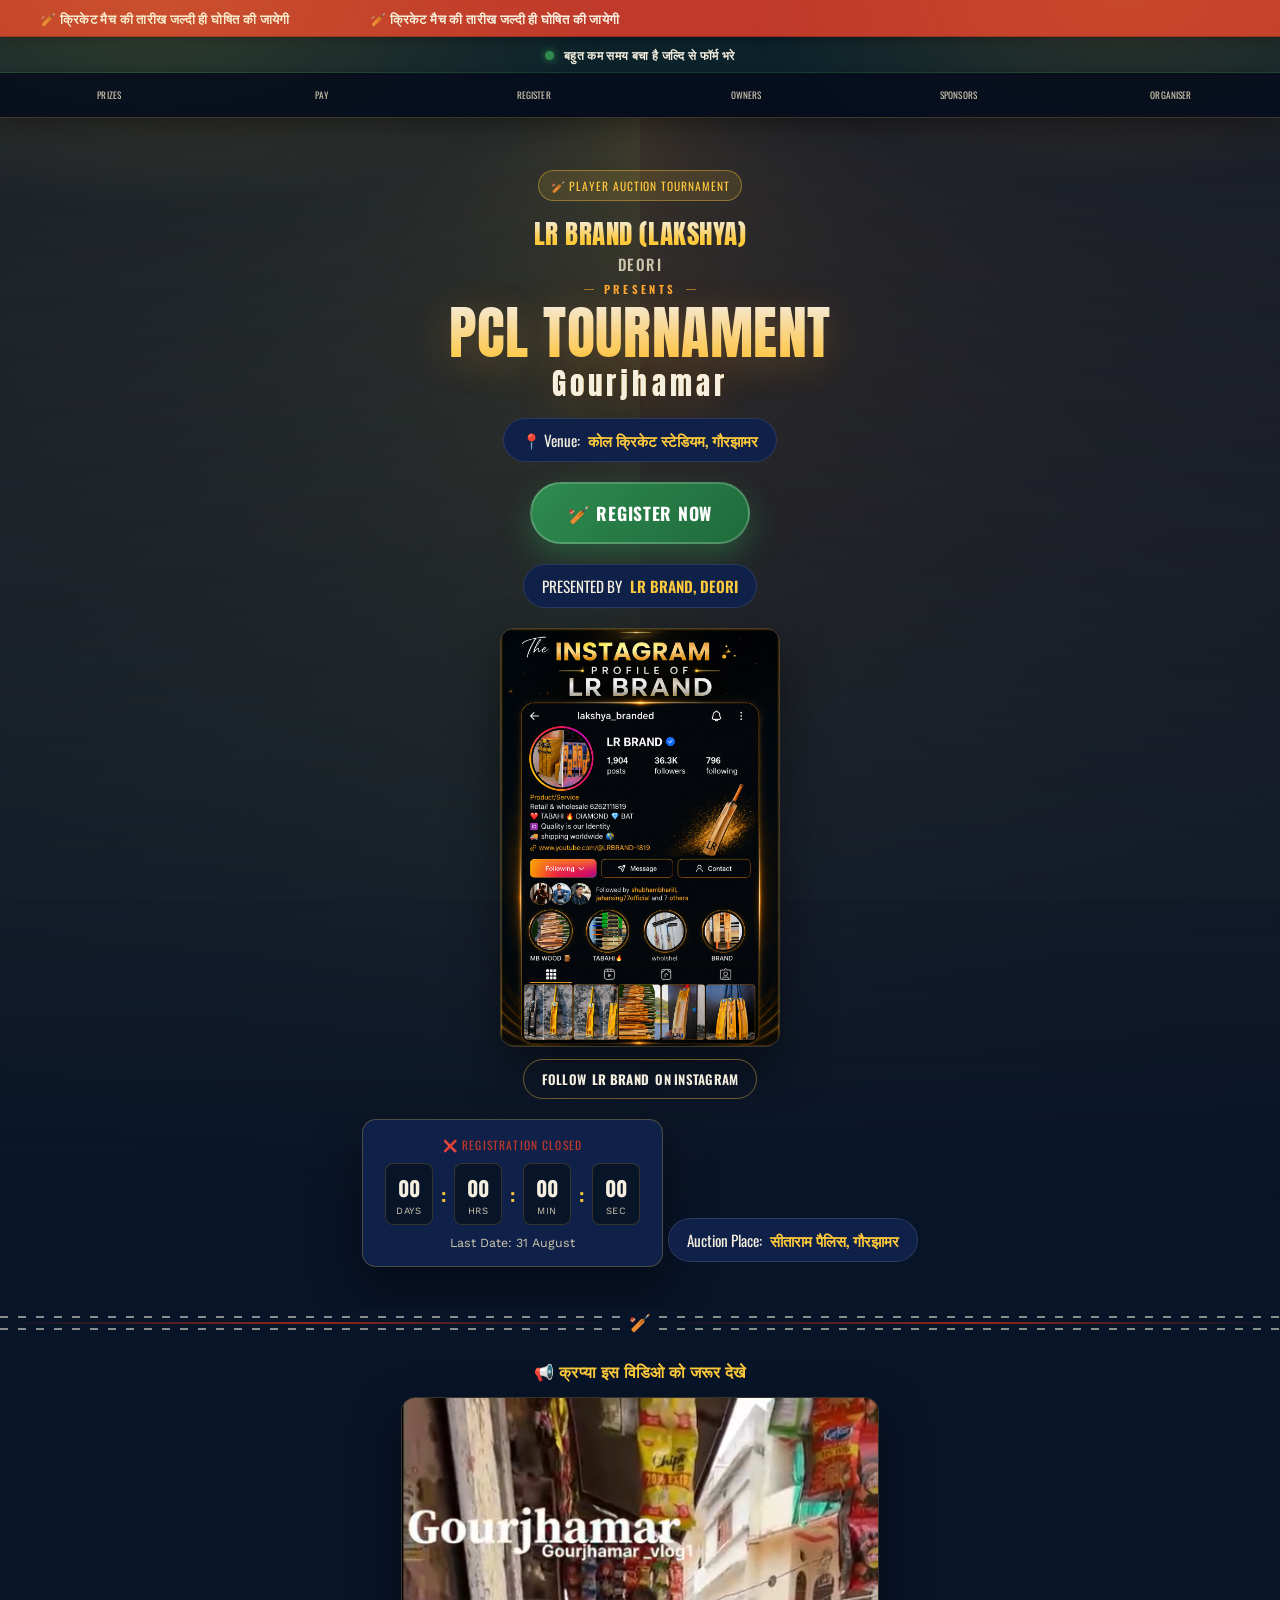
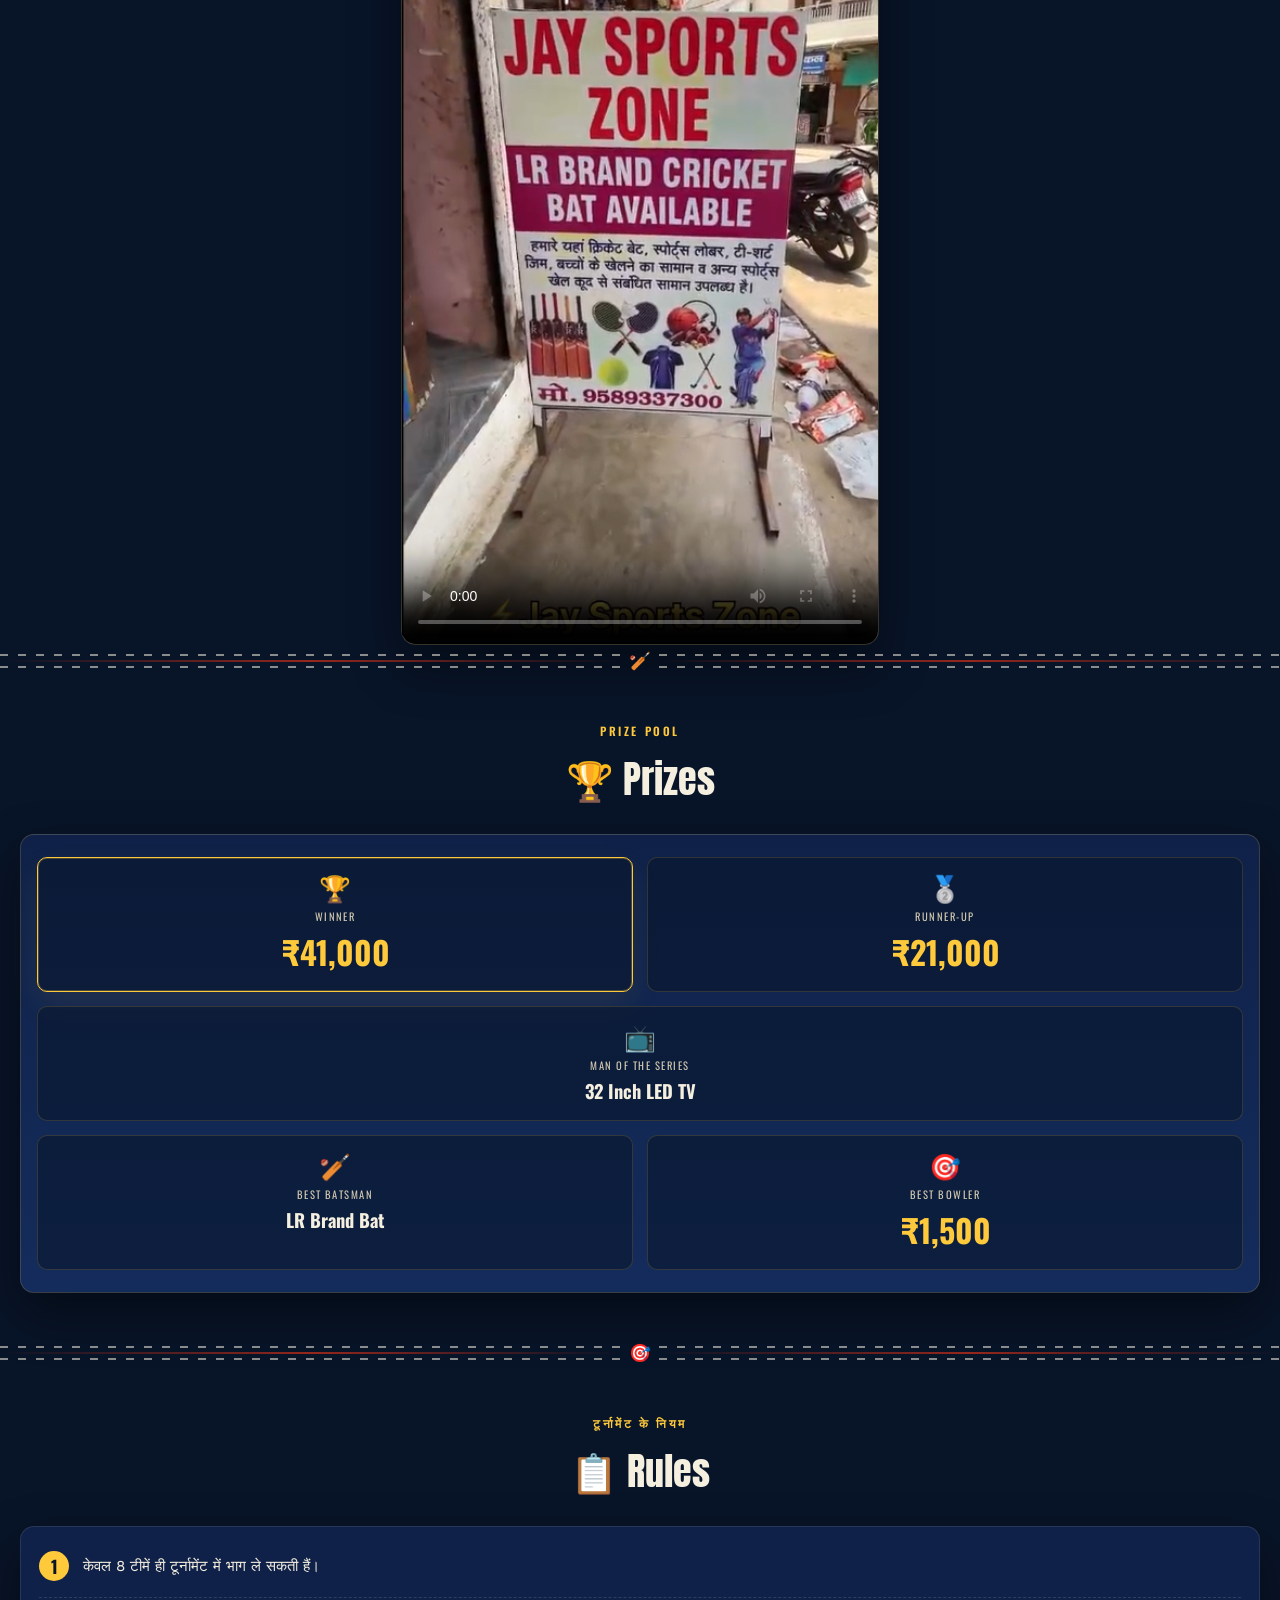
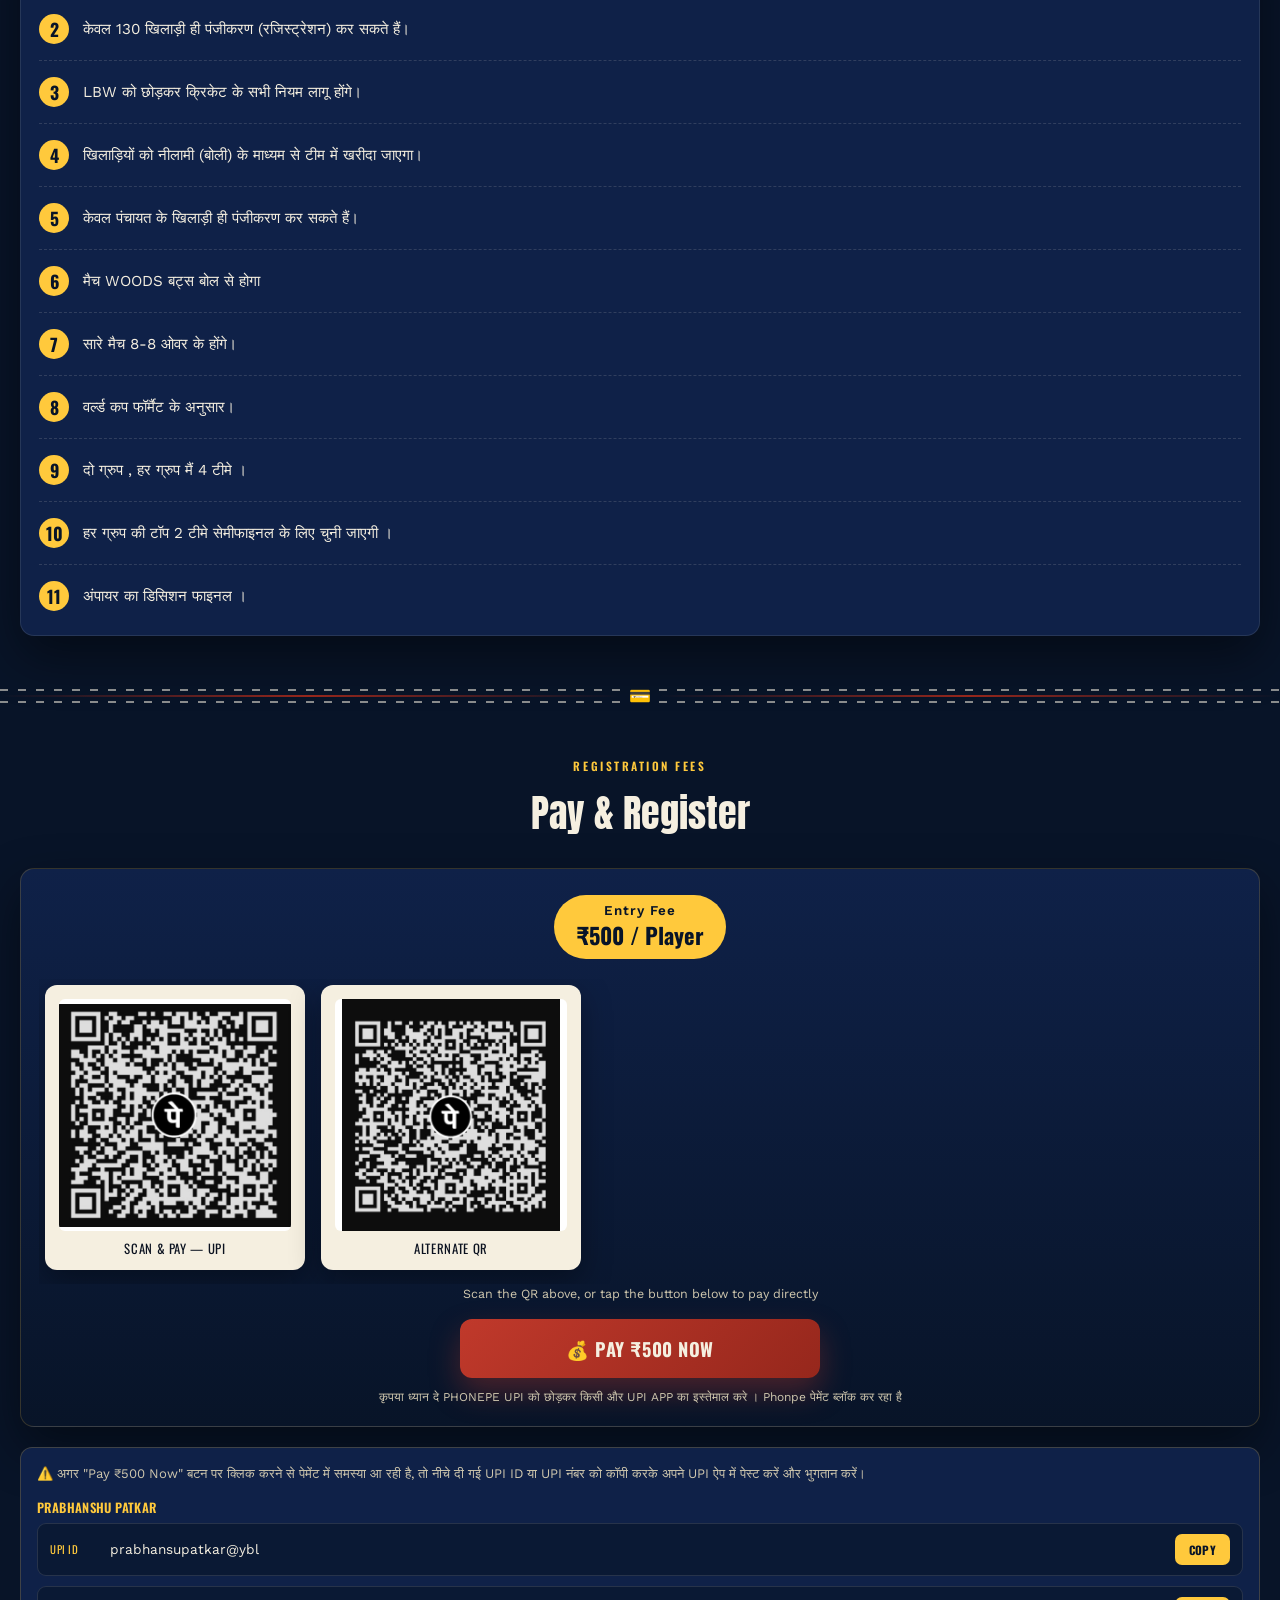
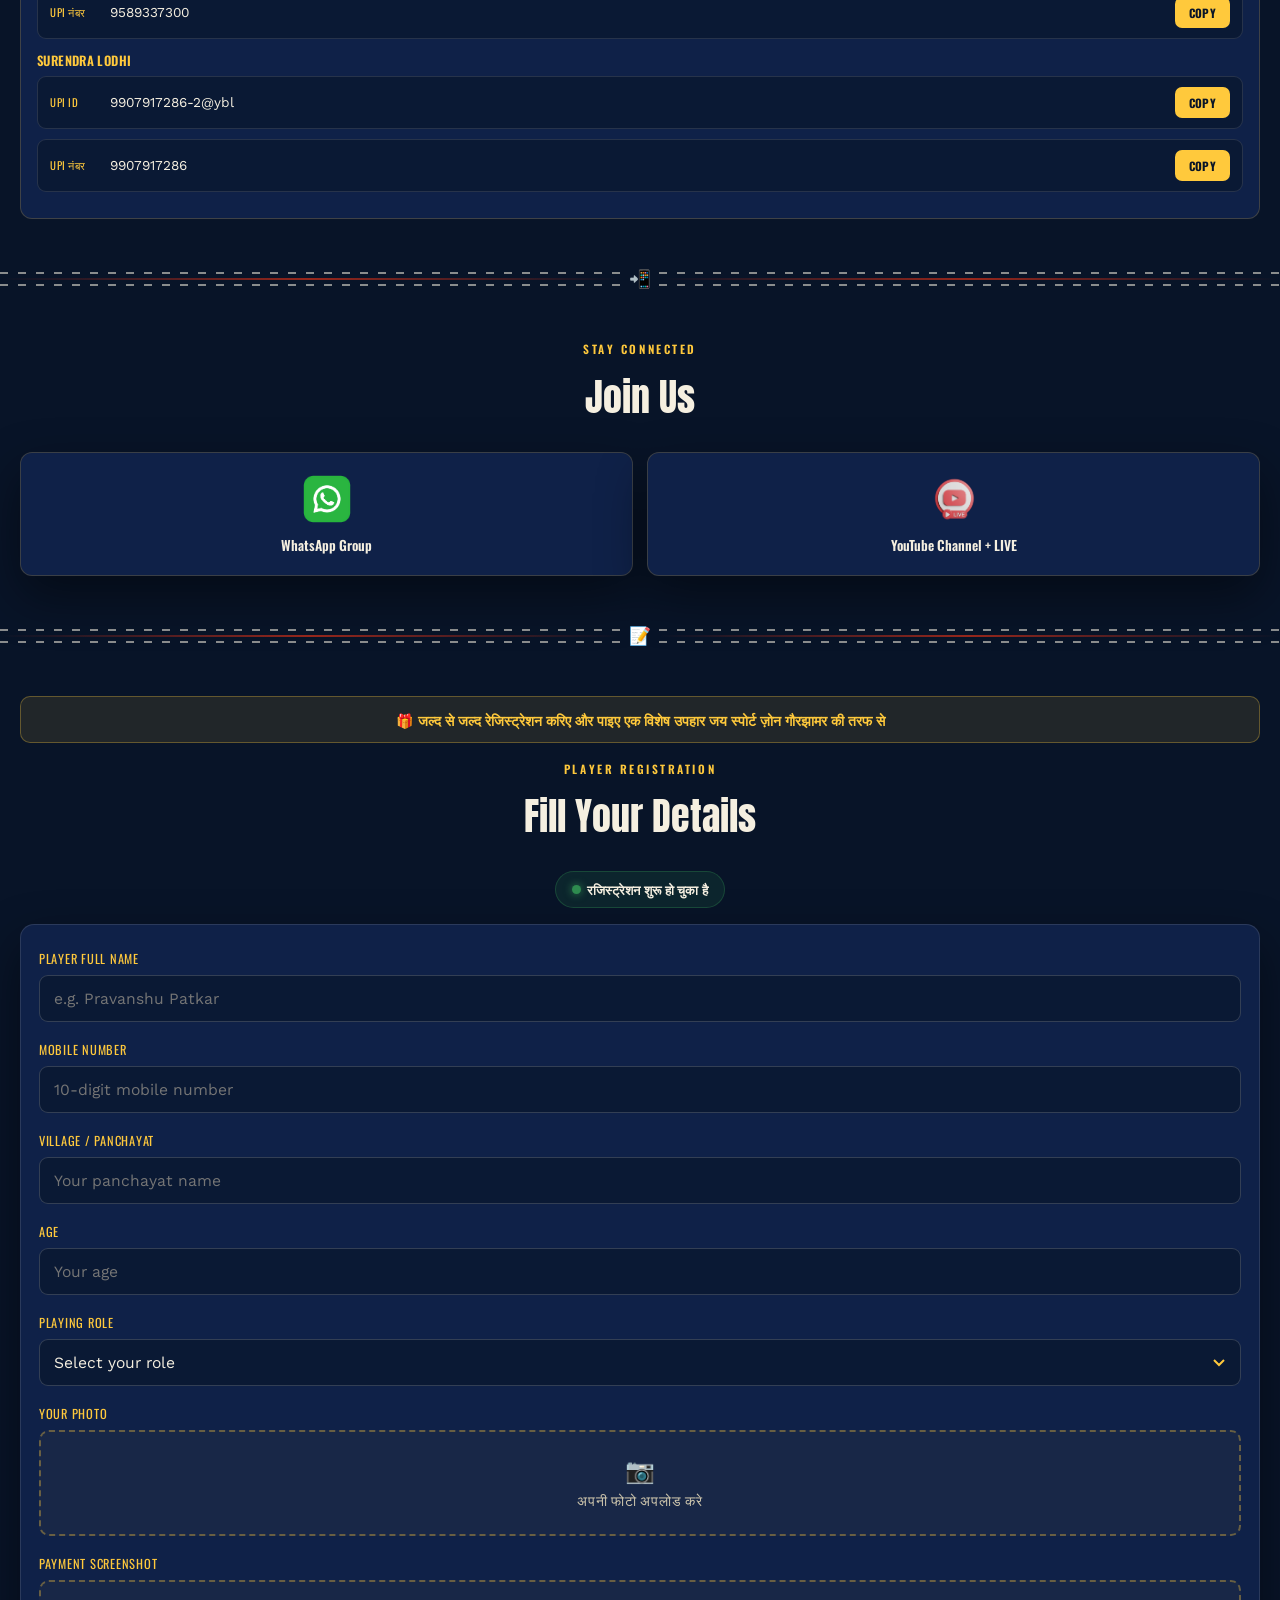
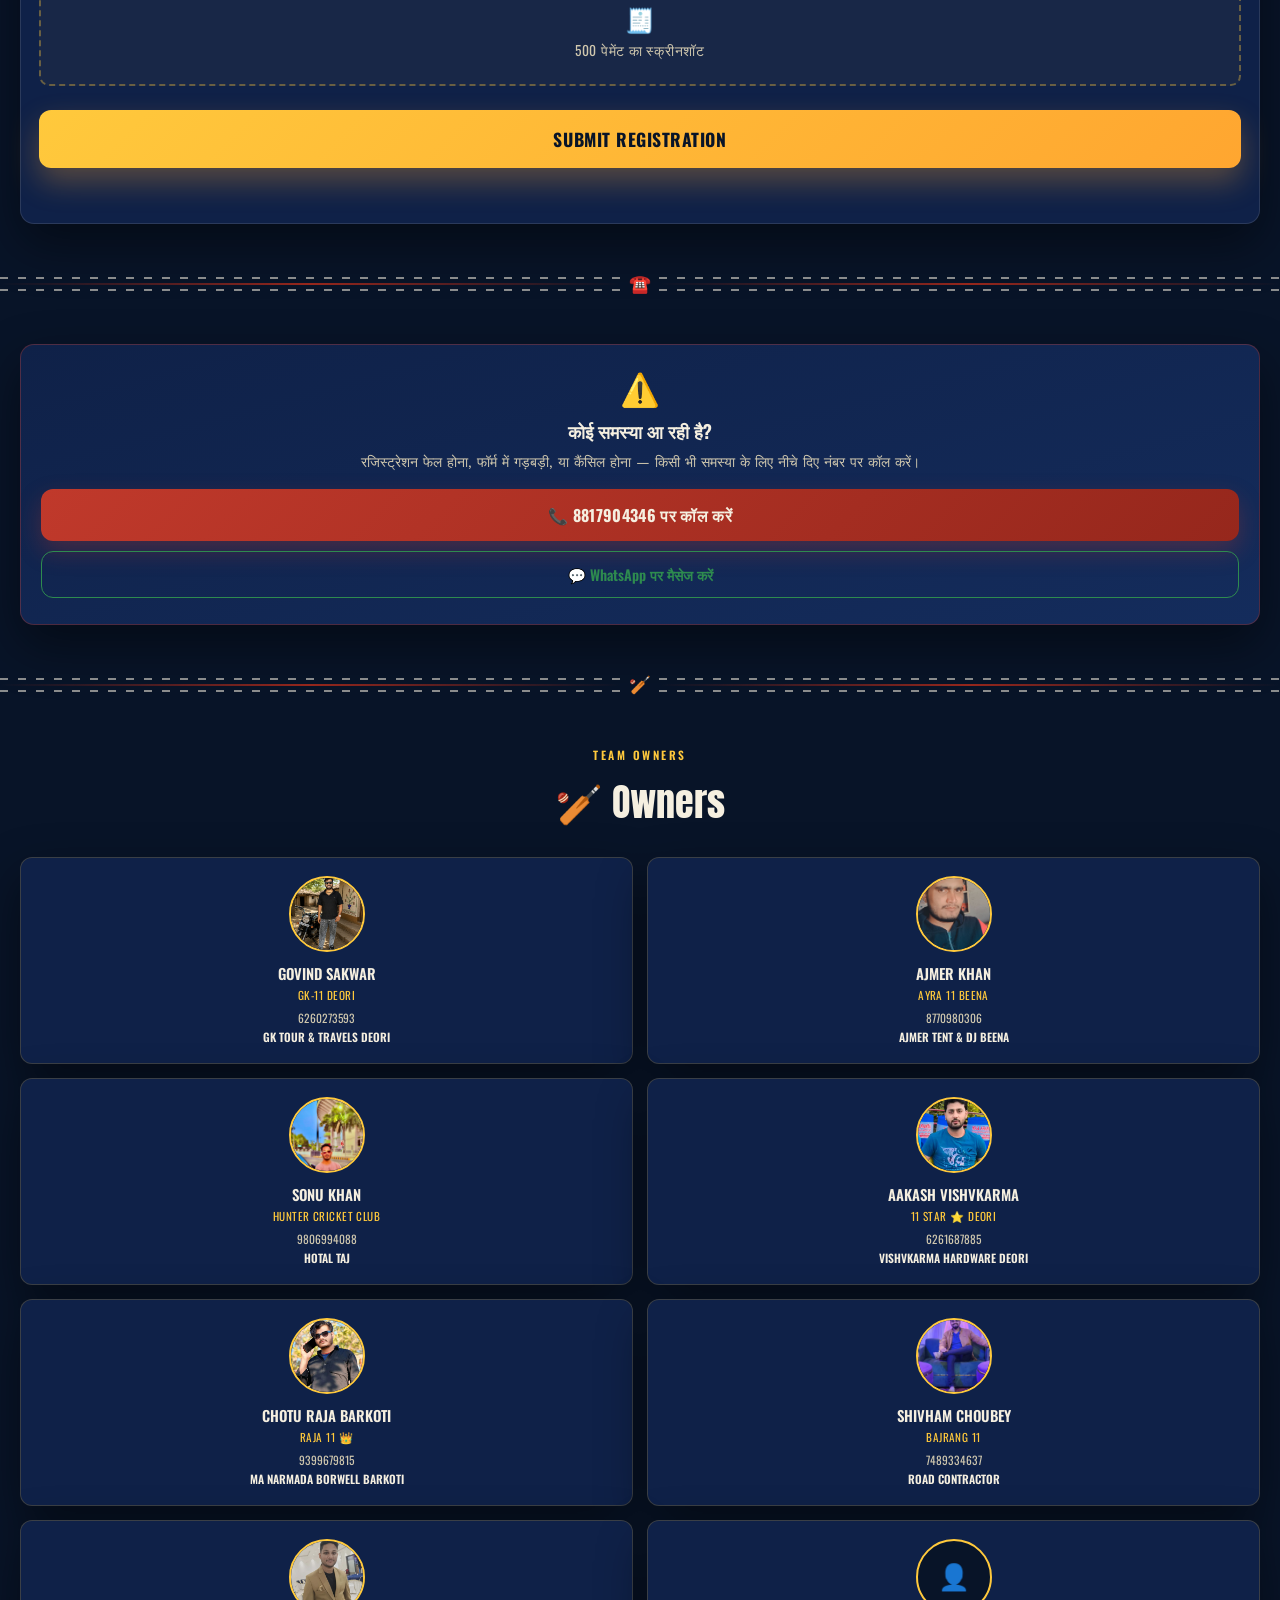
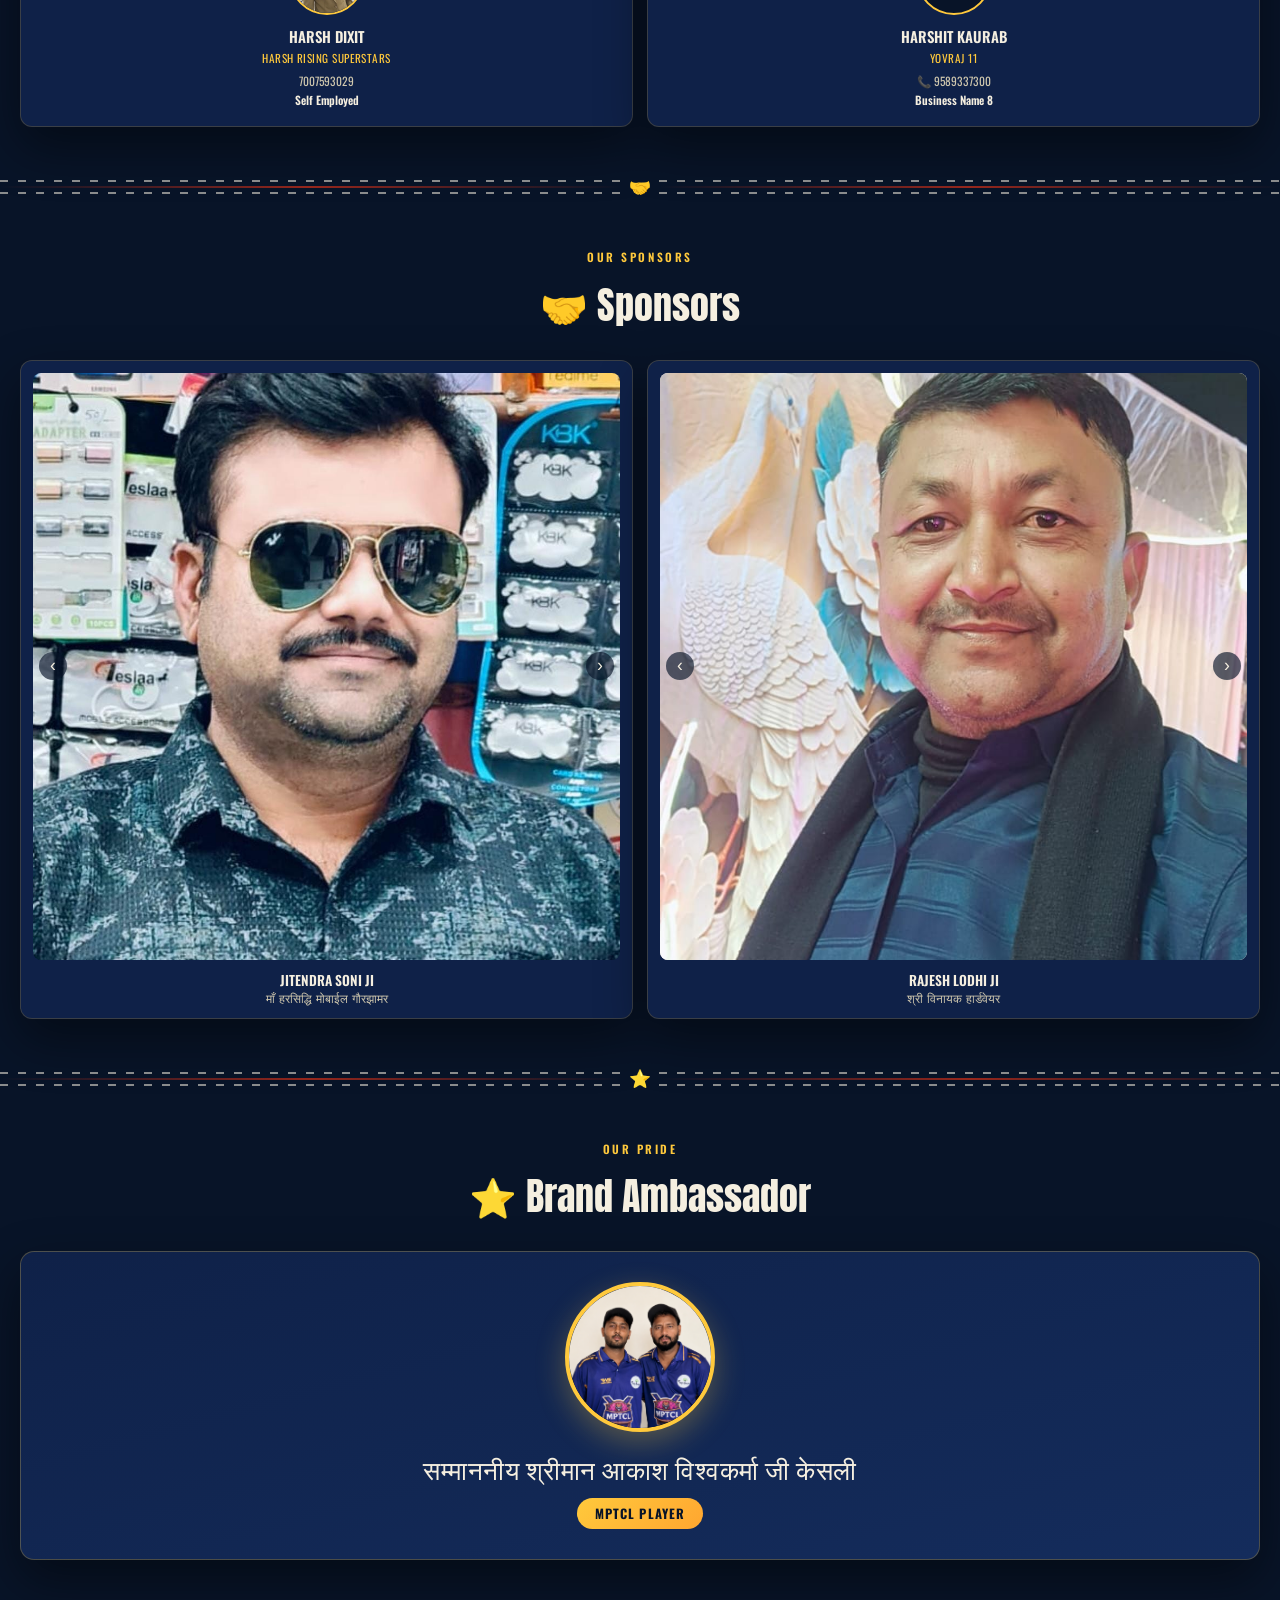
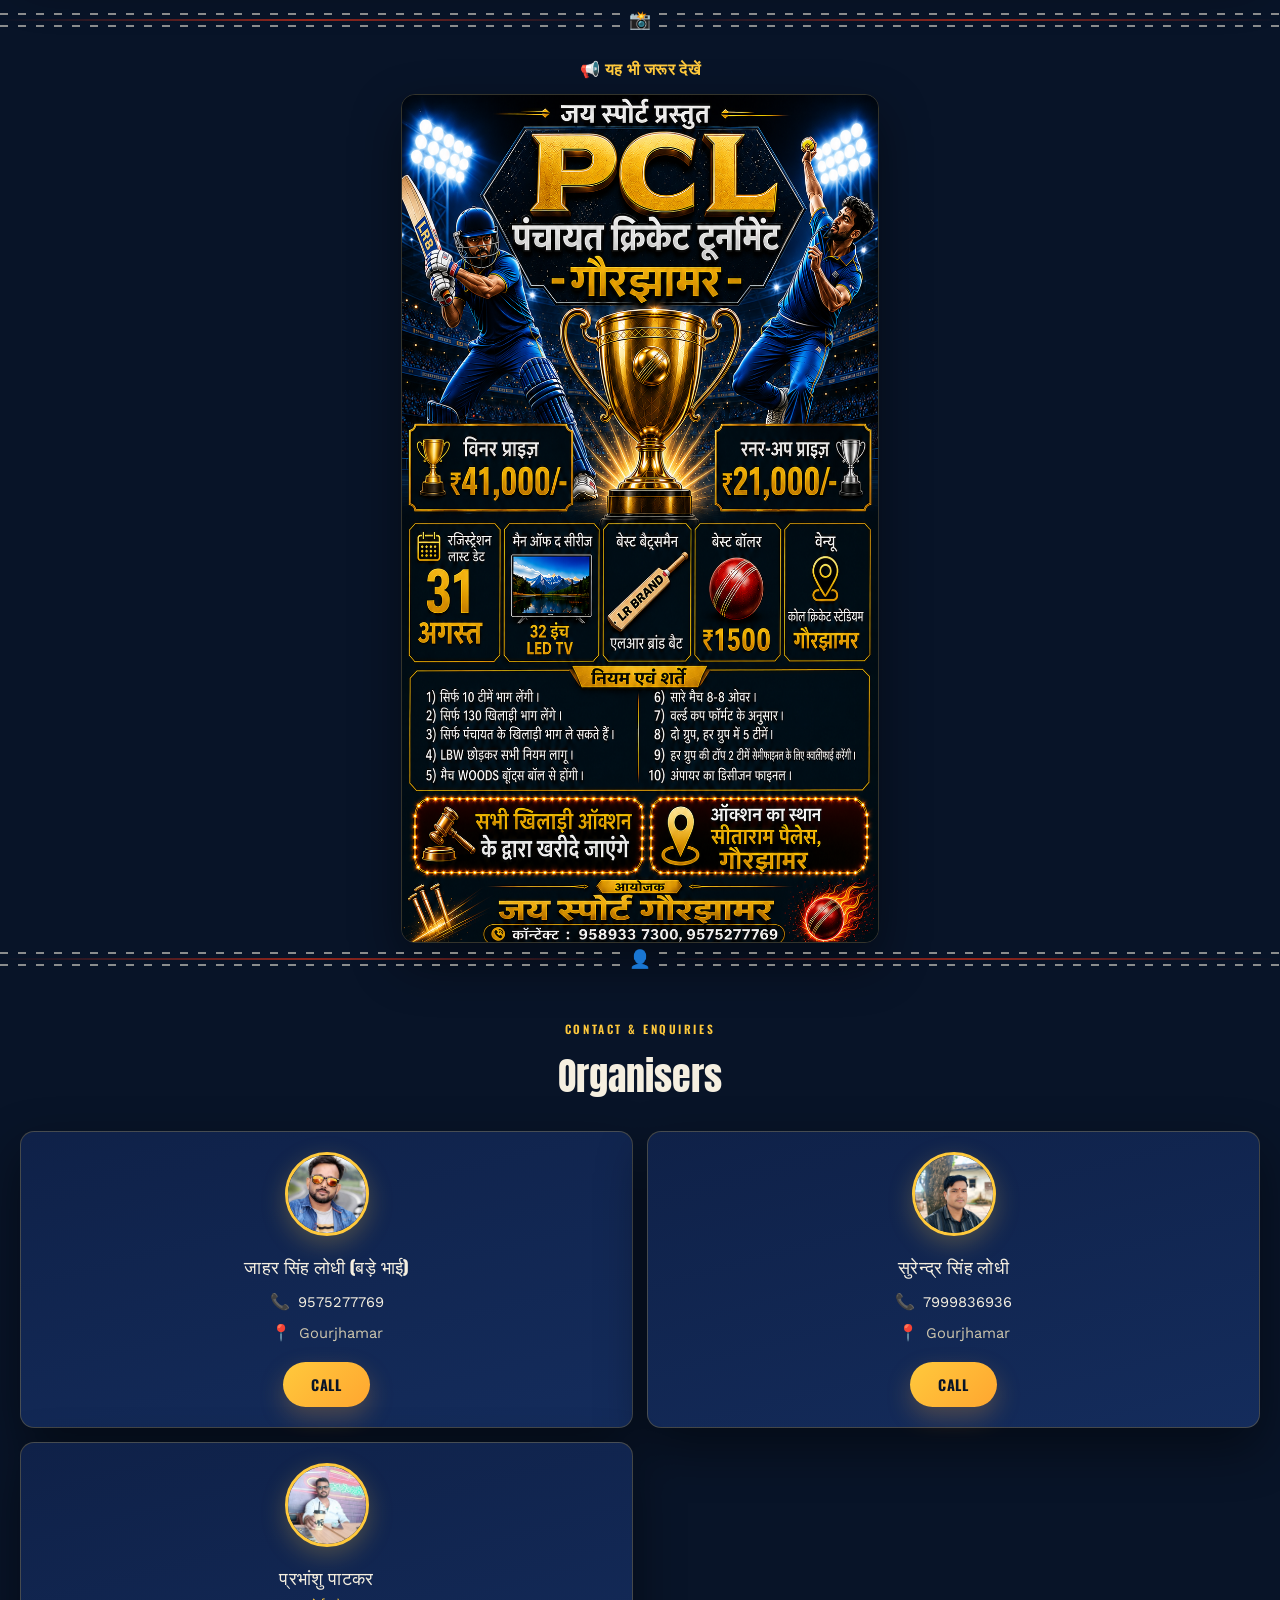
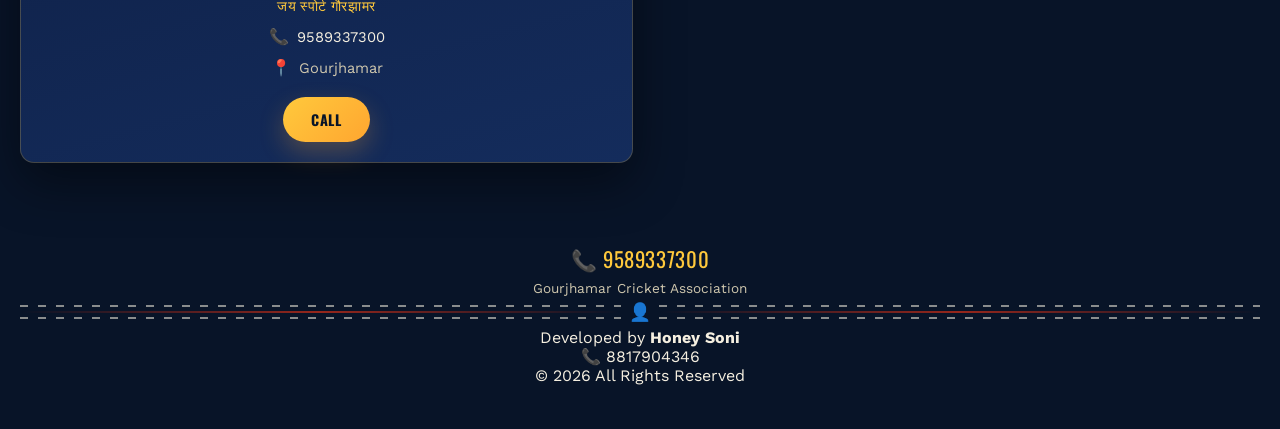
==== index.html @ 6ce5deb6 "notification with player name added" ====
<!DOCTYPE html>
<html lang="en">
<head>
<meta charset="UTF-8">
<meta name="viewport" content="width=device-width, initial-scale=1.0">
<title>PCL Tournament — Gourjhamar</title>
<meta name="description" content="PCL Tournament, Gourjhamar — Koal Cricket Stadium. Player registration & prize details.">
<link rel="stylesheet" href="style.css">
</head>
<body>

  <!-- ================= notification popup ================= -->

  <div class="reg-notify" id="regNotify">
  <span class="reg-notify-icon">✅</span>
  <div class="reg-notify-text">
    <span id="regNotifyName">Player Name</span> ने अभी रजिस्ट्रेशन किया
  </div>
</div>

   <!-- ================= INFO MODAL POPUP ================= -->


  <div class="info-modal-overlay" id="infoModalOverlay">
  <div class="info-modal">
    <button type="button" class="info-modal-close" id="infoModalClose" aria-label="Close">✕</button>
    <div class="info-modal-title">⚠️ महत्वपूर्ण सूचना</div>
    <div class="info-modal-body">
      <p>रजिस्ट्रेशन करने से पहले कृपया निम्नलिखित बातों का ध्यान रखें:</p>
      <ul>
        <li>🔄 सबसे पहले पेज को <b>रिफ्रेश</b> करें।</li>
        <li>📶 अपना <b>इंटरनेट कनेक्शन</b> चेक कर लें।</li>
        <li>✍️ फॉर्म में सारी जानकारी <b>ध्यान से और सही-सही</b> भरें।</li>
        <li>⏳ Submit बटन दबाने के बाद, जब तक फॉर्म सर्वर पर सबमिट न हो जाए, <b>कृपया प्रतीक्षा करें।</b></li>
        <li>📞 किसी भी समस्या के लिए संपर्क करें: <a href="tel:8817904346" class="info-modal-phone">8817904346</a></li>
      </ul>
    </div>
    <button type="button" class="info-modal-btn" id="infoModalOk">समझ गया / OK</button>
  </div>
</div>

    <!-- ================= INTRO AUDIO CODE ================= -->
  

  <audio id="introAudio" src="intro-sound.mp3" preload="auto"></audio>
<button type="button" id="soundBtn" class="sound-btn">🔊 Tap to play Sound</button>

  <!-- ================= TICKER TOP RED LINE ================= -->

  <div class="ticker-bar">
  <div class="ticker-track">
    <span>🏏 क्रिकेट मैच की तारीख जल्दी ही घोषित की जायेगी</span>
    <span>🏏 क्रिकेट मैच की तारीख जल्दी ही घोषित की जायेगी</span>
  </div>
</div>

<div class="live-badge-top">
  <span class="live-dot"></span> बहुत कम समय बचा है जल्दि से फॉर्म भरे 
</div>

<!-- ================= NAVBAR ================= -->

  <nav class="quicknav" id="quicknav">
  <div class="quicknav-scroll">
    <a href="#prizes" class="quicknav-link" data-target="prizes"><span>Prizes</span></a>
    <a href="#payment" class="quicknav-link" data-target="payment"><span>Pay</span></a>
    <a href="#register" class="quicknav-link" data-target="register"><span>Register</span></a>
    <a href="#owners" class="quicknav-link" data-target="owners"><span>Owners</span></a>
    <a href="#sponsors" class="quicknav-link" data-target="sponsors"><span>Sponsors</span></a>
    <a href="#organiser" class="quicknav-link" data-target="organiser"><span>Organiser</span></a>
  </div>
</nav>
  

<div class="floodlights"></div>

<div class="wrap">

  <!-- ================= HERO ================= -->
  <header class="hero">
    <div class="badge-row">
      <span class="chip">🏏 Player Auction Tournament</span>
    </div>

    

    <div class="presents-block">
      <div class="presents-brand">LR BRAND (LAKSHYA)</div>
      <div class="presents-name">DEORI</div>
      <div class="presents-tag">Presents</div>
    </div>
    
    <h1>PCL TOURNAMENT <span>Gourjhamar</span></h1>
    <div class="venue">📍 Venue: <b>कोल क्रिकेट स्टेडियम, गौरझामर </b></div>

    <!-- ================= REGISTER BUTTON ================= -->

        <a href="#register" class="register-now-btn">🏏 REGISTER NOW</a>

    <!-- ================= LR BRAND ================= -->

    <div class="venue auction-venue"> PRESENTED BY <b>LR BRAND, DEORI</b></div>


    <div class="lr-brand-block">
      <div class="lr-brand-image">
        <img src="lrbrand.jpg" alt="LR Brand">
      </div>
      <a href="https://www.instagram.com/lakshya_branded?igsh=NXczNHA0ejUxaGk1" target="_blank" rel="noopener" class="lr-insta-link">
         FOLLOW <b>LR BRAND</b> ON INSTAGRAM
      </a>
    </div>


    <!-- ================= COUNTDOWN ================= -->

    <div class="countdown-box">
      <div class="countdown-label">⏳ Registration Closes In</div>
      <div class="countdown-timer" id="countdownTimer">
        <div class="cd-unit"><span id="cdDays">00</span><small>Days</small></div>
        <div class="cd-sep">:</div>
        <div class="cd-unit"><span id="cdHours">00</span><small>Hrs</small></div>
        <div class="cd-sep">:</div>
        <div class="cd-unit"><span id="cdMins">00</span><small>Min</small></div>
        <div class="cd-sep">:</div>
        <div class="cd-unit"><span id="cdSecs">00</span><small>Sec</small></div>
      </div>
      <div class="countdown-date">Last Date: 31 August</div>
    </div>

    <div class="venue auction-venue"> Auction Place: <b>सीताराम पैलिस, गौरझामर</b></div>

  </header>

  <div class="stitch-row"><div class="stitch-line"></div><span class="stitch-icon">🏏</span><div class="stitch-line"></div></div>
  
  <section class="section video-section">
    <div class="video-caption">📢 क्रप्या इस विडिओ को जरूर देखे</div>
    <div class="video-wrap">
      <video class="promo-video" controls playsinline poster="video-poster.jpg">
      <!-- <video class="promo-video" id="promoVideo" controls playsinline muted autoplay loop poster="video-poster.jpg"></video> -->
        <source src="tournament-promo.mp4" type="video/mp4">
        Your browser does not support the video tag.
      </video>
    </div>
  </section>
  
  <div class="stitch-row"><div class="stitch-line"></div><span class="stitch-icon">🏏</span><div class="stitch-line"></div></div>

  <!-- ================= PRIZES ================= -->
  <section class="section" id="prizes">
    <div class="section-head">
      <span class="eyebrow">Prize Pool</span>
      <h2>🏆 Prizes</h2>
    </div>
    <div class="scoreboard">
      <div class="prize-grid">
        <div class="prize-card winner">
          <div class="icon">🏆</div>
          <div class="tag">Winner</div>
          <div class="amount">₹41,000</div>
        </div>
        <div class="prize-card">
          <div class="icon">🥈</div>
          <div class="tag">Runner-Up</div>
          <div class="amount">₹21,000</div>
        </div>
        <div class="prize-card full">
          <div class="icon">📺</div>
          <div class="tag">Man of the Series</div>
          <div class="amount small">32 Inch LED TV</div>
        </div>
        <div class="prize-card">
          <div class="icon">🏏</div>
          <div class="tag">Best Batsman</div>
          <div class="amount small">LR Brand Bat</div>
        </div>
        <div class="prize-card">
          <div class="icon">🎯</div>
          <div class="tag">Best Bowler</div>
          <div class="amount">₹1,500</div>
        </div>
      </div>
    </div>
  </section>

  <div class="stitch-row"><div class="stitch-line"></div><span class="stitch-icon">🎯</span><div class="stitch-line"></div></div>

  <!-- ================= RULES ================= -->
  <section class="section" id="rules">
    <div class="section-head">
      <span class="eyebrow">टूर्नामेंट के नियम </span>
      <h2>📋 Rules</h2>
    </div>
    <div class="rulebook">
    <div class="rule"><div class="num">1</div><p>केवल 8 टीमें ही टूर्नामेंट में भाग ले सकती हैं।</p></div>
  <div class="rule"><div class="num">2</div><p>केवल 130 खिलाड़ी ही पंजीकरण (रजिस्ट्रेशन) कर सकते हैं।</p></div>
  <div class="rule"><div class="num">3</div><p>LBW को छोड़कर क्रिकेट के सभी नियम लागू होंगे।</p></div>
  <div class="rule"><div class="num">4</div><p>खिलाड़ियों को नीलामी (बोली) के माध्यम से टीम में खरीदा जाएगा।</p></div>
  <div class="rule"><div class="num">5</div><p>केवल पंचायत के खिलाड़ी ही पंजीकरण कर सकते हैं।</p></div>
  <div class="rule"><div class="num">6</div><p>मैच WOODS बट्स बोल से होगा </p></div>
  <div class="rule"><div class="num">7</div><p>सारे मैच 8-8 ओवर के होंगे।</p></div>
  <div class="rule"><div class="num">8</div><p>वर्ल्ड कप फॉर्मैट के अनुसार।</p></div>
  <div class="rule"><div class="num">9</div><p>दो ग्रुप , हर ग्रुप मैं 4 टीमे ।</p></div>
  <div class="rule"><div class="num">10</div><p>हर ग्रुप की टॉप 2 टीमे सेमीफाइनल के लिए चुनी जाएगी ।</p></div>
  <div class="rule"><div class="num">11</div><p>अंपायर का डिसिशन फाइनल ।</p></div>
</div>
  </section>

  <div class="stitch-row"><div class="stitch-line"></div><span class="stitch-icon">💳</span><div class="stitch-line"></div></div>

  <!-- ================= PAYMENT ================= -->
  <section class="section" id="payment">
    <div class="section-head">
      <span class="eyebrow">Registration Fees</span>
      <h2>Pay & Register</h2>
    </div>
    <div class="pay-panel">
      <div class="fee-tag"><small>Entry Fee</small>₹500 / Player</div>

      <!--
        ============================================================
        QR CODE STRIP - swipe/scroll sideways for multiple QR codes.
        ============================================================
        HOW TO ADD YOUR QR:
        1. Upload your QR image to this same folder and name it exactly: qr.jpg
        2. It will automatically appear below (already wired up).

        HOW TO ADD A SECOND QR CODE:
        Find the SECOND QR CARD comment block further down, delete the
        comment-open and comment-close markers around it, and upload a
        second image named qr2.jpg. It will show up as a second card
        that the user can swipe to (side-scroll).
      -->
      <div class="qr-scroll" id="qrScroll">
        <div class="qr-card">
          <img src="qr.jpg" alt="Scan to pay via UPI">
          <div class="qr-label">Scan & Pay — UPI</div>
        </div>

        <div class="qr-card">
          <img src="qr2.jpg" alt="Scan to pay via UPI - alternate">
          <div class="qr-label">Alternate QR</div>
        </div>
      </div>
      <div class="qr-hint">Scan the QR above, or tap the button below to pay directly</div>

      <!--
        PAY NOW BUTTON
        This opens the user's UPI app with the payee UPI ID + amount
        already filled in. Edit the UPI ID / name inside script.js
        (top of the file — clearly marked) — do NOT edit this button.
      -->
      <a href="#" id="payNowBtn" class="pay-btn">💰 Pay ₹500 Now</a>
      <div class="upi-note">कृपया ध्यान दे PHONEPE UPI को छोड़कर किसी और UPI APP का इस्तेमाल करे । Phonpe पेमेंट ब्लॉक कर रहा है</div>
    </div>

    <div class="upi-fallback">
        <div class="upi-fallback-msg">
          ⚠️ अगर "Pay ₹500 Now" बटन पर क्लिक करने से पेमेंट में समस्या आ रही है, तो नीचे दी गई UPI ID या UPI नंबर को कॉपी करके अपने UPI ऐप में पेस्ट करें और भुगतान करें।
        </div>

        <div class="upi-holder-name">PRABHANSHU PATKAR </div>
        <div class="upi-copy-row">
          <span class="upi-copy-label">UPI ID</span>
          <span class="upi-copy-value" id="upiIdValue1">prabhansupatkar@ybl</span>
          <button type="button" class="upi-copy-btn" data-copy-target="upiIdValue1">Copy</button>
        </div>
        <div class="upi-copy-row">
          <span class="upi-copy-label">UPI नंबर</span>
          <span class="upi-copy-value" id="upiNumberValue1">9589337300</span>
          <button type="button" class="upi-copy-btn" data-copy-target="upiNumberValue1">Copy</button>
        </div>

        <div class="upi-holder-name">SURENDRA LODHI</div>
        <div class="upi-copy-row">
          <span class="upi-copy-label">UPI ID</span>
          <span class="upi-copy-value" id="upiIdValue2">9907917286-2@ybl</span>
          <button type="button" class="upi-copy-btn" data-copy-target="upiIdValue2">Copy</button>
        </div>
        <div class="upi-copy-row">
          <span class="upi-copy-label">UPI नंबर</span>
          <span class="upi-copy-value" id="upiNumberValue2">9907917286</span>
          <button type="button" class="upi-copy-btn" data-copy-target="upiNumberValue2">Copy</button>
        </div>

        <div class="upi-copy-toast" id="upiCopyToast">✅ Copied!</div>
    </div>
  </section>

  <div class="stitch-row"><div class="stitch-line"></div><span class="stitch-icon">📲</span><div class="stitch-line"></div></div>

  <!-- ================= SOCIAL LINKS ================= -->
  <section class="section" id="social">
    <div class="section-head">
      <span class="eyebrow">Stay Connected</span>
      <h2>Join Us</h2>
    </div>
    <div class="social-grid">
      <a href="https://chat.whatsapp.com/EVYSmc2tk7J5RqmkYO0sqC?s=cl&p=a&ilr=1" target="_blank" rel="noopener" class="social-card">
        <img src="whatsapp.png" alt="WhatsApp Group">
        <span>WhatsApp Group</span>
      </a>
      <a href="https://youtube.com/@likergaming?si=TWZhZ6_O1MfGJOFC" target="_blank" rel="noopener" class="social-card">
        <img src="youtube.png" alt="YouTube Channel">
        <span>YouTube Channel + LIVE</span>
      </a>
    </div>
  </section>

  <div class="stitch-row"><div class="stitch-line"></div><span class="stitch-icon">📝</span><div class="stitch-line"></div></div>

  <!-- ================= REGISTRATION FORM ================= -->
  <section class="section" id="register">
    <div class="section-head">

       <div class="gift-note">🎁 जल्द से जल्द रेजिस्ट्रेशन करिए और पाइए एक विशेष उपहार जय स्पोर्ट ज़ोन गौरझामर की तरफ से</div>
      <span class="eyebrow">Player Registration</span>
      <h2>Fill Your Details</h2>
    </div>

    <div style="text-align:center;">
      <div class="live-badge">
        <span class="live-dot"></span> रजिस्ट्रेशन शुरू हो चुका है
         <!-- <span class="live-dot"></span> REGISTRATION IS LIVE  -->
      </div>
    </div>


    <div class="form-panel">
      <form id="regForm">
        <div class="field">
          <label for="playerName">Player Full Name</label>
          <input type="text" id="playerName" name="playerName" required placeholder="e.g. Pravanshu Patkar">
        </div>

        <div class="field">
          <label for="mobile">Mobile Number</label>
          <input type="tel" id="mobile" name="mobile" required pattern="[0-9]{10}" maxlength="10" placeholder="10-digit mobile number">
        </div>

        <div class="field">
          <label for="village">Village / Panchayat</label>
          <input type="text" id="village" name="village" required placeholder="Your panchayat name">
        </div>

        <div class="field">
          <label for="age">Age</label>
          <input type="number" id="age" name="age" required min="10" max="60" placeholder="Your age">
        </div>

        <div class="field">
          <label for="role">Playing Role</label>
          <select id="role" name="role" required>
            <option value="" disabled selected>Select your role</option>
            <option value="Batsman">Batsman</option>
            <option value="Bowler">Bowler</option>
            <option value="All-Rounder">All-Rounder</option>
            <option value="Wicket-Keeper">Wicket-Keeper</option>
          </select>
        </div>

        <div class="field">
          <label>Your Photo</label>
          <label class="upload" id="playerPhotoLabel">
            <input type="file" id="playerPhoto" name="playerPhoto" accept="image/*" required>
            <div class="upload-icon">📷</div>
            <div class="upload-text">अपनी फोटो अपलोड करे</div>
            <div class="upload-filename" id="playerPhotoName"></div>
          </label>
        </div>

        <div class="field">
          <label>Payment Screenshot</label>
          <label class="upload" id="screenshotLabel">
            <input type="file" id="paymentScreenshot" name="paymentScreenshot" accept="image/*" required>
            <div class="upload-icon">🧾</div>
            <div class="upload-text">500 पेमेंट का स्क्रीनशॉट</div>
            <div class="upload-filename" id="screenshotName"></div>
          </label>
        </div>

        <button type="submit" class="submit-btn" id="submitBtn">Submit Registration</button>
        <div class="form-status" id="formStatus"></div>
      </form>

          <!-- ================= LOADING / SUCCESS OVERLAY ================= -->
    <div class="reg-overlay" id="regOverlay">

      <div class="overlay-panel" id="waitPanel">
        <div class="wait-title">WAIT</div>
        <div class="cricket-loader">
          <div class="ball">🏏</div>
        </div>
        <div class="wait-sub">आपका फॉर्म सर्वर पर भेजा जा रहा है...</div>
        <div class="trivia-box">
          <div class="trivia-label">🤔 इस सवाल का जवाब सोचिए:</div>
          <div class="trivia-question" id="triviaQuestion"></div>
        </div>
      </div>

      <div class="overlay-panel" id="successPanel">
        <div class="tick-circle">
          <svg viewBox="0 0 52 52" class="tick-svg">
            <circle class="tick-circle-bg" cx="26" cy="26" r="23" fill="none"/>
            <path class="tick-check" fill="none" d="M14 27l7 7 16-16"/>
          </svg>
        </div>
               <div class="success-player-name" id="successPlayerName"></div>
        <div class="success-title">रजिस्ट्रेशन सफल रहा!</div>
        <div class="success-sub">आपकी जानकारी सफलतापूर्वक सबमिट हो गई है।</div>
        <div class="trivia-box trivia-answer-box">
          <div class="trivia-label">✅ सही जवाब:</div>
          <div class="trivia-answer" id="triviaAnswer"></div>
        </div>
        <div class="help-box">
          किसी भी समस्या, फॉर्म फेल होने या पूछताछ के लिए संपर्क करें:<br>
          <a href="tel:8817904346" class="help-number">📞 8817904346</a>
        </div>
        <button type="button" class="overlay-close-btn" id="overlayCloseBtn">Done</button>
      </div>

    </div>
    </div>
  </section>

  <div class="stitch-row"><div class="stitch-line"></div><span class="stitch-icon">☎️</span><div class="stitch-line"></div></div>

  <!-- ================= HELP / SUPPORT ================= -->
  <section class="section" id="help">
    <div class="help-support-card">
      <div class="help-support-icon">⚠️</div>
      <div class="help-support-title">कोई समस्या आ रही है?</div>
      <div class="help-support-text">
        रजिस्ट्रेशन फेल होना, फॉर्म में गड़बड़ी, या कैंसिल होना  — किसी भी समस्या के लिए नीचे दिए नंबर पर कॉल करें।
      </div>
      <a href="tel:8817904346" class="help-support-call">📞 8817904346 पर कॉल करें</a>
      <a href="https://wa.me/918817904346" target="_blank" rel="noopener" class="help-support-whatsapp">💬 WhatsApp पर मैसेज करें</a>
    </div>
  </section>

  <div class="stitch-row"><div class="stitch-line"></div><span class="stitch-icon">🏏</span><div class="stitch-line"></div></div>

  <!-- ================= OWNERS ================= -->
<section class="section" id="owners">
  <div class="section-head">
    <span class="eyebrow">Team Owners</span>
    <h2>🏏 Owners</h2>
  </div>

  <!-- Photo upload: owner1.jpg, owner2.jpg ... owner10.jpg — same folder -->
  <div class="owners-grid">

    <!-- Owner 1 -->
    <div class="owner-card">
      <div class="owner-photo">
        <img src="owner1.jpg" alt="Owner 1" class="owner-img"
             onerror="this.parentElement.classList.add('no-photo')">
      </div>
      <div class="owner-name">GOVIND SAKWAR</div>
      <div class="owner-team">GK-11 DEORI</div>
      <div class="owner-phone"> 6260273593</div>
      <div class="owner-business">GK TOUR & TRAVELS DEORI</div>
    </div>

    <!-- Owner 2 -->
    <div class="owner-card">
      <div class="owner-photo">
        <img src="owner2.jpg" alt="Owner 2" class="owner-img"
             onerror="this.parentElement.classList.add('no-photo')">
      </div>
      <div class="owner-name">AJMER KHAN</div>
      <div class="owner-team">AYRA 11 BEENA</div>
      <div class="owner-phone">8770980306</div>
      <div class="owner-business">AJMER TENT & DJ BEENA</div>
    </div>

    <!-- Owner 3 -->
    <div class="owner-card">
      <div class="owner-photo">
        <img src="owner3.jpg" alt="Owner 3" class="owner-img"
             onerror="this.parentElement.classList.add('no-photo')">
      </div>
      <div class="owner-name">SONU KHAN</div>
      <div class="owner-team">HUNTER CRICKET CLUB</div>
      <div class="owner-phone">9806994088</div>
      <div class="owner-business">HOTAL TAJ</div>
    </div>

    <!-- Owner 4 -->
    <div class="owner-card">
      <div class="owner-photo">
        <img src="owner4.jpg" alt="Owner 4" class="owner-img"
             onerror="this.parentElement.classList.add('no-photo')">
      </div>
      <div class="owner-name">AAKASH VISHVKARMA</div>
      <div class="owner-team">11 STAR ⭐ DEORI</div>
      <div class="owner-phone">6261687885</div>
      <div class="owner-business">VISHVKARMA HARDWARE DEORI</div>
    </div>

    <!-- Owner 5 -->
    <div class="owner-card">
      <div class="owner-photo">
        <img src="owner5.jpg" alt="Owner 5" class="owner-img"
             onerror="this.parentElement.classList.add('no-photo')">
      </div>
      <div class="owner-name">CHOTU RAJA BARKOTI</div>
      <div class="owner-team">RAJA 11 👑</div>
      <div class="owner-phone">9399679815</div>
      <div class="owner-business">MA NARMADA BORWELL BARKOTI</div>
    </div>

    <!-- Owner 6 -->
    <div class="owner-card">
      <div class="owner-photo">
        <img src="owner6.jpg" alt="Owner 6" class="owner-img"
             onerror="this.parentElement.classList.add('no-photo')">
      </div>
      <div class="owner-name">SHIVHAM CHOUBEY</div>
      <div class="owner-team">BAJRANG 11</div>
      <div class="owner-phone">7489334637</div>
      <div class="owner-business">ROAD CONTRACTOR</div>
    </div>

    <!-- Owner 7 -->
    <div class="owner-card">
      <div class="owner-photo">
        <img src="owner7.jpg" alt="Owner 7" class="owner-img"
             onerror="this.parentElement.classList.add('no-photo')">
      </div>
      <div class="owner-name">HARSH DIXIT</div>
      <div class="owner-team">Harsh Rising Superstars</div>
      <div class="owner-phone">7007593029</div>
      <div class="owner-business">Self Employed</div>
    </div>

    <!-- Owner 8 -->
    <div class="owner-card">
      <div class="owner-photo">
        <img src="owner8.jpg" alt="Owner 8" class="owner-img"
             onerror="this.parentElement.classList.add('no-photo')">
      </div>
      <div class="owner-name">HARSHIT KAURAB</div>
      <div class="owner-team">YOVRAJ 11</div>
      <div class="owner-phone">📞 9589337300</div>
      <div class="owner-business">Business Name 8</div>
    </div>

    <!-- Owner 9
    <div class="owner-card">
      <div class="owner-photo">
        <img src="owner9.jpg" alt="Owner 9" class="owner-img"
             onerror="this.parentElement.classList.add('no-photo')">
      </div>
      <div class="owner-name">Owner Name 9</div>
      <div class="owner-team">Team 9</div>
      <div class="owner-phone">📞 9589337300</div>
      <div class="owner-business">Business Name 9</div>
    </div>

     Owner 10 
    <div class="owner-card">
      <div class="owner-photo">
        <img src="owner10.jpg" alt="Owner 10" class="owner-img"
             onerror="this.parentElement.classList.add('no-photo')">
      </div>
      <div class="owner-name">Owner Name 10</div>
      <div class="owner-team">Team 10</div>
      <div class="owner-phone">📞 9589337300</div>
      <div class="owner-business">Business Name 10</div>
    </div> -->

  </div>
</section>

  <div class="stitch-row"><div class="stitch-line"></div><span class="stitch-icon">🤝</span><div class="stitch-line"></div></div>

 <!-- ================= SPONSORS ================= -->
  <section class="section" id="sponsors">
    <div class="section-head">
      <span class="eyebrow">Our Sponsors</span>
      <h2>🤝 Sponsors</h2>
    </div>
    <!--
      Each sponsor has 3 images: owner photo + 2 shop photos.
      Upload as: sponsor1_1.jpg, sponsor1_2.jpg, sponsor1_3.jpg (sponsor 1)
                 sponsor2_1.jpg, sponsor2_2.jpg, sponsor2_3.jpg (sponsor 2)
                 ...and so on till sponsor4.
      Arrow buttons cycle images in a loop. Tap image to expand full-screen
      with its own arrows + close (X).
    -->
    <div class="sponsors-grid">

      <div class="sponsor-card" data-sponsor-id="1">
        <div class="sponsor-carousel">
          <button type="button" class="sp-arrow sp-prev" aria-label="Previous image">‹</button>
          <img src="sponsor1_1.jpg" alt="Sponsor 1" class="sp-img" data-images="sponsor1_1.jpg,sponsor1_2.jpg,sponsor1_3.jpg" data-index="0" onerror="this.src='';this.parentElement.parentElement.classList.add('no-logo')">
          <button type="button" class="sp-arrow sp-next" aria-label="Next image">›</button>
        </div>
        <div class="sponsor-name">JITENDRA SONI JI</div>
        <div class="sponsor-business">माँ हरसिद्धि मोबाईल गौरझामर </div>
      </div>

      <div class="sponsor-card" data-sponsor-id="2">
        <div class="sponsor-carousel">
          <button type="button" class="sp-arrow sp-prev" aria-label="Previous image">‹</button>
          <img src="sponsor2_1.jpg" alt="Sponsor 2" class="sp-img" data-images="sponsor2_1.jpg,sponsor2_2.jpg,sponsor2_3.jpg" data-index="0" onerror="this.src='';this.parentElement.parentElement.classList.add('no-logo')">
          <button type="button" class="sp-arrow sp-next" aria-label="Next image">›</button>
        </div>
        <div class="sponsor-name">RAJESH LODHI JI</div>
        <div class="sponsor-business">श्री विनायक हार्डवेयर </div>
      </div>

      <!-- <div class="sponsor-card" data-sponsor-id="3">
        <div class="sponsor-carousel">
          <button type="button" class="sp-arrow sp-prev" aria-label="Previous image">‹</button>
          <img src="sponsor3_1.jpg" alt="Sponsor 3" class="sp-img" data-images="sponsor3_1.jpg,sponsor3_2.jpg,sponsor3_3.jpg" data-index="0" onerror="this.src='';this.parentElement.parentElement.classList.add('no-logo')">
          <button type="button" class="sp-arrow sp-next" aria-label="Next image">›</button>
        </div>
        <div class="sponsor-name">Sponsor Name 3</div>
        <div class="sponsor-business">Business Name 3</div>
      </div>

      <div class="sponsor-card" data-sponsor-id="4">
        <div class="sponsor-carousel">
          <button type="button" class="sp-arrow sp-prev" aria-label="Previous image">‹</button>
          <img src="sponsor4_1.jpg" alt="Sponsor 4" class="sp-img" data-images="sponsor4_1.jpg,sponsor4_2.jpg,sponsor4_3.jpg" data-index="0" onerror="this.src='';this.parentElement.parentElement.classList.add('no-logo')">
          <button type="button" class="sp-arrow sp-next" aria-label="Next image">›</button>
        </div>
        <div class="sponsor-name">Sponsor Name 4</div>
        <div class="sponsor-business">Business Name 4</div>
      </div> -->

    </div>
  </section>

  <!-- Lightbox for expanded sponsor image -->
  <div class="lightbox" id="lightbox">
    <button type="button" class="lb-close" id="lbClose" aria-label="Close">✕</button>
    <button type="button" class="lb-arrow lb-prev" id="lbPrev" aria-label="Previous">‹</button>
    <img src="" alt="" class="lb-img" id="lbImg">
    <button type="button" class="lb-arrow lb-next" id="lbNext" aria-label="Next">›</button>
  </div>


  <div class="stitch-row"><div class="stitch-line"></div><span class="stitch-icon">⭐</span><div class="stitch-line"></div></div>

  <!-- ================= BRAND AMBASSADOR ================= -->
  <section class="section" id="ambassador">
    <div class="section-head">
      <span class="eyebrow">Our Pride</span>
      <h2>⭐ Brand Ambassador</h2>
    </div>
    <!-- Photo upload: ambassador.jpg — same folder -->
    <div class="ambassador-card">
      <div class="ambassador-photo">
        <img src="ambassador.jpg" alt="Brand Ambassador" onerror="this.parentElement.classList.add('no-photo')">
      </div>
      <div class="ambassador-name"> सम्माननीय श्रीमान आकाश विश्वकर्मा जी केसली</div>
      <div class="ambassador-tag">MPTCL Player</div>
    </div>
  </section>
  
  
  <div class="stitch-row"><div class="stitch-line"></div><span class="stitch-icon">📸</span><div class="stitch-line"></div></div>
  <!-- ================= PROMO IMAGE ================= -->

  <section class="section image-section">
    <div class="image-caption">📢 यह भी जरूर देखें</div>
    <div class="image-wrap">
      <img src="promo-image.jpg" alt="Tournament promo" class="promo-image">
    </div>
  </section>

  <div class="stitch-row"><div class="stitch-line"></div><span class="stitch-icon">👤</span><div class="stitch-line"></div></div>

<!-- ================= ORGANISERS ================= -->
  <section class="section" id="organiser">
    <div class="section-head">
      <span class="eyebrow">Contact & Enquiries</span>
      <h2>Organisers</h2>
    </div>

    <!-- Photo upload: organiser1.jpg, organiser2.jpg, organiser3.jpg — same folder -->
    <div class="organisers-grid">

      <div class="organiser-card">
        <div class="organiser-photo">
          <img src="organiser1.jpg" alt="Organiser 1" onerror="this.parentElement.classList.add('no-photo')">
        </div>
        <div class="organiser-info">
          <div class="organiser-name">जाहर सिंह लोधी (बड़े भाई)</div>
          <!-- <div class="organiser-shop">Shop / Business Name</div> -->
          <a href="tel:9575277769" class="organiser-row">
            <span class="organiser-icon">📞</span> 9575277769
          </a>
          <div class="organiser-row">
            <span class="organiser-icon">📍</span> Gourjhamar
          </div>
        </div>
        <a href="tel:9575277769" class="organiser-call">Call</a>
      </div>

      <div class="organiser-card">
        <div class="organiser-photo">
          <img src="organiser2.jpg" alt="Organiser 2" onerror="this.parentElement.classList.add('no-photo')">
        </div>
        <div class="organiser-info">
          <div class="organiser-name">सुरेन्द्र सिंह लोधी </div>
          <!-- <div class="organiser-shop">Shop / Business Name</div> -->
          <a href="tel:7999836936" class="organiser-row">
            <span class="organiser-icon">📞</span> 7999836936
          </a>
          <div class="organiser-row">
            <span class="organiser-icon">📍</span>  Gourjhamar
          </div>
        </div>
        <a href="tel:7999836936" class="organiser-call">Call</a>
      </div>

      <div class="organiser-card">
        <div class="organiser-photo">
          <img src="organiser3.jpg" alt="Organiser 3" onerror="this.parentElement.classList.add('no-photo')">
        </div>
        <div class="organiser-info">
          <div class="organiser-name">प्रभांशु पाटकर </div>
          <div class="organiser-shop">जय स्पोर्ट गौरझामर </div>
          <a href="tel:9589337300" class="organiser-row">
            <span class="organiser-icon">📞</span> 9589337300
          </a>
          <div class="organiser-row">
            <span class="organiser-icon">📍</span>  Gourjhamar
          </div>
        </div>
        <a href="tel:9589337300" class="organiser-call">Call</a>
      </div>

    </div>
  </section>

  <!-- ================= FOOTER ================= -->
  <footer class="footer">
    <div class="contact">📞 9589337300</div>
    <div class="assoc">Gourjhamar Cricket Association</div>

    <div class="stitch-row"><div class="stitch-line"></div><span class="stitch-icon">👤</span><div class="stitch-line"></div></div>
    
  
   <div class="dev-credit">
      <div class="dev-line">Developed by <b>Honey Soni</b></div>
      <div class="dev-contact">📞 8817904346</div>
      <div class="copyright">© 2026 All Rights Reserved</div>
    </div>
  </footer>

</div>

<script src="script.js"></script>
</body>
</html>
---- style.css ----
/* =========================================================
   PCL TOURNAMENT — GOURJHAMAR
   Design tokens: stadium night + floodlight gold + pitch green
   ========================================================= */

@import url('https://fonts.googleapis.com/css2?family=Anton&family=Oswald:wght@500;600;700&family=Work+Sans:wght@400;500;600;700&display=swap');

:root{
  --night:        #081428;
  --night-2:      #0F2148;
  --night-3:      #142c5c;
  --floodlight:   #FFC93C;
  --floodlight-2: #FFA630;
  --pitch:        #2E8B4F;
  --pitch-2:      #1F6B3B;
  --ball:         #C0392B;
  --ball-2:       #96271C;
  --cream:        #F5EFE0;
  --cream-dim:    #cfc7ae;
  --ink:          #0B1220;

  --font-display: 'Anton', sans-serif;
  --font-score:   'Oswald', sans-serif;
  --font-body:    'Work Sans', sans-serif;

  --radius: 14px;
  --shadow-deep: 0 20px 50px rgba(0,0,0,.45);
}

*{ box-sizing:border-box; }
html{ scroll-behavior:smooth; }
body{
  margin:0;
  background:var(--night);
  color:var(--cream);
  font-family:var(--font-body);
  -webkit-font-smoothing:antialiased;
  overflow-x:hidden;
}

img{ max-width:100%; display:block; }

.eyebrow{
  font-family:var(--font-score);
  letter-spacing:.22em;
  text-transform:uppercase;
  font-size:.72rem;
  color:var(--floodlight);
  font-weight:600;
}

/* ---------- Floodlight ambience (fixed backdrop) ---------- */
.floodlights{
  position:fixed;
  inset:0;
  z-index:0;
  pointer-events:none;
  background:
    radial-gradient(60% 40% at 12% 0%, rgba(255,201,60,.16), transparent 60%),
    radial-gradient(50% 35% at 88% 0%, rgba(255,166,48,.14), transparent 60%),
    radial-gradient(120% 60% at 50% 100%, rgba(46,139,79,.10), transparent 70%);
}

.wrap{ position:relative; z-index:1; }

/* ---------- Stitch divider (cricket ball seam) ---------- */
.stitch{
  height:18px;
  width:100%;
  background:
    repeating-linear-gradient(
      90deg,
      var(--cream) 0 14px,
      transparent 14px 26px
    );
 -webkit-mask-image: linear-gradient(#000,#000);
  mask-image: linear-gradient(#000,#000);
  opacity:.9;
  position:relative;
}
.stitch::before, .stitch::after{
  content:"";
  position:absolute; left:0; right:0;
  height:2px; background:var(--ball);
}
.stitch::before{ top:6px; }
.stitch::after{ top:10px; }
.stitch{ background-color:transparent; }

.stitch-row{
  display:flex; align-items:center; gap:8px;
  padding: 6px 0;
}
.stitch-line{
  flex:1; height:2px; background:linear-gradient(90deg, transparent, var(--ball-2), transparent);
  position:relative;
}
.stitch-line::before{
  content:"";
  position:absolute; inset:0;
  background-image: repeating-linear-gradient(90deg, var(--cream) 0 8px, transparent 8px 18px);
  height:2px; top:-6px;
  opacity:.55;
}
.stitch-line::after{
  content:"";
  position:absolute; inset:0;
  background-image: repeating-linear-gradient(90deg, var(--cream) 0 8px, transparent 8px 18px);
  height:2px; top:6px;
  opacity:.55;
}
.stitch-icon{ font-size:1.1rem; }

/* ================= HERO ================= */
.hero{
  position:relative;
  padding:52px 20px 40px;
  text-align:center;
  overflow:hidden;
}
.hero::before{
  content:"";
  position:absolute; inset:0;
  background:
    linear-gradient(180deg, rgba(8,20,40,0) 0%, var(--night) 92%),
    conic-gradient(from 180deg at 50% -10%, rgba(255,201,60,.22), transparent 35%, transparent 65%, rgba(255,166,48,.20));
  z-index:-1;
}
.badge-row{
  display:flex; justify-content:center; gap:10px; margin-bottom:18px;
}
.chip{
  font-family:var(--font-score);
  font-size:.72rem; letter-spacing:.08em;
  background:rgba(255,201,60,.12);
  border:1px solid rgba(255,201,60,.4);
  color:var(--floodlight);
  padding:6px 12px;
  border-radius:999px;
  text-transform:uppercase;
}
.hero h1{
  font-family:var(--font-display);
  font-weight:400;
  font-size:clamp(2.4rem, 11vw, 3.6rem);
  line-height:1.02;
  margin:0;
  letter-spacing:.01em;
  background:linear-gradient(180deg, var(--cream) 0%, var(--floodlight) 65%, var(--floodlight-2) 100%);
  -webkit-background-clip:text;
  background-clip:text;
  -webkit-text-fill-color:transparent;
  text-shadow: 0 8px 40px rgba(255,166,48,.25);
}
.hero h1 span{ display:block; color:var(--cream); -webkit-text-fill-color:var(--cream); font-size:.5em; letter-spacing:.14em; margin-top:6px; }
.hero .venue{
  margin-top:20px;
  display:inline-flex; align-items:center; gap:8px;
  font-family:var(--font-score);
  font-size:.95rem;
  color:var(--cream);
  background:var(--night-2);
  border:1px solid rgba(245,239,224,.12);
  padding:10px 18px;
  border-radius:999px;
}
.hero .venue b{ color:var(--floodlight); font-weight:600; }

/* ================= SCOREBOARD (prizes) ================= */
.section{ padding:44px 20px; }
.section-head{ text-align:center; margin-bottom:26px; }
.section-head h2{
  font-family:var(--font-display);
  font-weight:400;
  font-size:clamp(1.8rem, 7vw, 2.4rem);
  color:var(--cream);
  margin:.25em 0 0;
}

.scoreboard{
  background:linear-gradient(180deg, var(--night-2), var(--night-3));
  border:1px solid rgba(255,201,60,.18);
  border-radius:var(--radius);
  box-shadow:var(--shadow-deep);
  padding:22px 16px;
}
.prize-grid{
  display:grid;
  grid-template-columns:1fr 1fr;
  gap:14px;
}
.prize-card{
  background:rgba(8,20,40,.55);
  border:1px solid rgba(255,201,60,.16);
  border-radius:10px;
  padding:16px 14px;
  text-align:center;
}
.prize-card.full{ grid-column:1 / -1; }
.prize-card .tag{
  font-family:var(--font-score);
  font-size:.66rem;
  letter-spacing:.14em;
  text-transform:uppercase;
  color:var(--cream-dim);
}
.prize-card .amount{
  font-family:var(--font-score);
  font-weight:700;
  font-size:clamp(1.5rem, 7vw, 2rem);
  color:var(--floodlight);
  margin-top:4px;
  font-variant-numeric: tabular-nums;
}
.prize-card .amount.small{ font-size:1.15rem; color:var(--cream); }
.prize-card.winner{ border-color:var(--floodlight); box-shadow:0 0 0 1px rgba(255,201,60,.25) inset, 0 12px 30px rgba(255,201,60,.08); }
.prize-card .icon{ font-size:1.6rem; margin-bottom:4px; }

/* ================= RULES ================= */
.rulebook{
  background:var(--night-2);
  border:1px solid rgba(245,239,224,.1);
  border-radius:var(--radius);
  padding:8px 18px;
  box-shadow:var(--shadow-deep);
}
.rule{
  display:flex; gap:14px;
  padding:16px 0;
  border-bottom:1px dashed rgba(245,239,224,.14);
  align-items:flex-start;
}
.rule:last-child{ border-bottom:none; }
.rule .num{
  font-family:var(--font-score);
  font-weight:700;
  font-size:1.1rem;
  color:var(--night);
  background:var(--floodlight);
  min-width:30px; height:30px;
  border-radius:50%;
  display:flex; align-items:center; justify-content:center;
  flex-shrink:0;
}
.rule p{ margin:0; font-size:.95rem; line-height:1.5; color:var(--cream); padding-top:4px; }

/* ================= PAYMENT ================= */
.pay-panel{
  background:linear-gradient(180deg, var(--night-2), var(--night));
  border:1px solid rgba(255,201,60,.18);
  border-radius:var(--radius);
  padding:26px 18px 22px;
  box-shadow:var(--shadow-deep);
  text-align:center;
}
.fee-tag{
  display:inline-block;
  font-family:var(--font-score);
  font-weight:700;
  font-size:1.4rem;
  color:var(--night);
  background:var(--floodlight);
  padding:8px 22px;
  border-radius:999px;
  margin-bottom:20px;
}
.fee-tag small{ font-family:var(--font-body); font-weight:600; font-size:.6em; display:block; letter-spacing:.08em; }

/* QR horizontal scroll strip */
.qr-scroll{
  display:flex;
  gap:16px;
  overflow-x:auto;
  scroll-snap-type:x mandatory;
  padding:6px 6px 14px;
  -webkit-overflow-scrolling:touch;
  justify-content:flex-start;
}
.qr-scroll:has(.qr-card:only-child){
  justify-content:center;
}
.qr-scroll::-webkit-scrollbar{ height:6px; }
.qr-scroll::-webkit-scrollbar-thumb{ background:var(--floodlight-2); border-radius:6px; }

.qr-card{
  scroll-snap-align:center;
  flex:0 0 auto;
  width:min(78vw, 260px);
  background:var(--cream);
  border-radius:12px;
  padding:14px 14px 12px;
  box-shadow:0 10px 30px rgba(0,0,0,.35);
}
.qr-card img{
  width:100%;
  height:auto;
  aspect-ratio:1/1;
  object-fit:contain;
  border-radius:6px;
  background:#fff;
}
.qr-card .qr-label{
  font-family:var(--font-score);
  color:var(--ink);
  text-align:center;
  font-size:.8rem;
  letter-spacing:.05em;
  margin-top:8px;
  text-transform:uppercase;
}
.qr-hint{
  font-size:.78rem;
  color:var(--cream-dim);
  margin:2px 0 18px;
}

.pay-btn{
  display:inline-flex;
  align-items:center;
  gap:10px;
  justify-content:center;
  width:100%;
  max-width:360px;
  font-family:var(--font-score);
  font-weight:700;
  font-size:1.15rem;
  letter-spacing:.03em;
  text-transform:uppercase;
  color:var(--cream);
  background:linear-gradient(135deg, var(--ball), var(--ball-2));
  border:none;
  padding:16px 20px;
  border-radius:12px;
  cursor:pointer;
  box-shadow:0 14px 30px rgba(192,57,43,.35);
  transition:transform .15s ease, box-shadow .15s ease;
  text-decoration:none;
}
.pay-btn:active{ transform:scale(.97); }
.pay-btn .seam{ letter-spacing:normal; opacity:.85; }
.upi-note{
  font-size:.75rem;
  color:var(--cream-dim);
  margin-top:12px;
}

/* ================= FORM ================= */
.form-panel{
  background:var(--night-2);
  border:1px solid rgba(245,239,224,.12);
  border-radius:var(--radius);
  padding:24px 18px;
  box-shadow:var(--shadow-deep);
}
.field{ margin-bottom:18px; }
.field label{
  display:block;
  font-family:var(--font-score);
  font-size:.78rem;
  letter-spacing:.06em;
  text-transform:uppercase;
  color:var(--floodlight);
  margin-bottom:7px;
}
.field input[type="text"],
.field input[type="tel"],
.field input[type="number"],
.field select{
  width:100%;
  background:rgba(8,20,40,.6);
  border:1px solid rgba(245,239,224,.18);
  color:var(--cream);
  padding:13px 14px;
  border-radius:9px;
  font-family:var(--font-body);
  font-size:.98rem;
  outline:none;
  transition:border-color .15s;
}
.field input:focus, .field select:focus{ border-color:var(--floodlight); }
.field select{ appearance:none; background-image:url("data:image/svg+xml;utf8,<svg xmlns='http://www.w3.org/2000/svg' width='14' height='14'><path d='M2 4l5 5 5-5' stroke='%23FFC93C' stroke-width='2' fill='none'/></svg>"); background-repeat:no-repeat; background-position:right 14px center; }

.upload{
  border:2px dashed rgba(255,201,60,.35);
  border-radius:10px;
  padding:18px 14px;
  text-align:center;
  cursor:pointer;
  background:rgba(255,201,60,.04);
  transition:border-color .15s, background .15s;
  position:relative;
}
.upload:hover{ border-color:var(--floodlight); background:rgba(255,201,60,.08); }
.upload input[type="file"]{
  position:absolute; inset:0; opacity:0; cursor:pointer;
}
.upload .upload-icon{ font-size:1.5rem; margin-bottom:4px; }
.upload .upload-text{ font-size:.85rem; color:var(--cream-dim); }
.upload .upload-filename{ font-size:.8rem; color:var(--floodlight); margin-top:6px; font-weight:600; word-break:break-all; }

.submit-btn{
  width:100%;
  font-family:var(--font-score);
  font-weight:700;
  font-size:1.1rem;
  letter-spacing:.03em;
  text-transform:uppercase;
  color:var(--night);
  background:linear-gradient(135deg, var(--floodlight), var(--floodlight-2));
  border:none;
  padding:16px;
  border-radius:12px;
  cursor:pointer;
  box-shadow:0 14px 30px rgba(255,166,48,.3);
  margin-top:6px;
  transition:transform .15s ease;
}
.submit-btn:active{ transform:scale(.97); }
.submit-btn:disabled{ opacity:.6; cursor:wait; }

.form-status{
  margin-top:14px;
  text-align:center;
  font-size:.88rem;
  min-height:1.2em;
}
.form-status.ok{ color:#8fe3a3; }
.form-status.err{ color:#ff8f7d; }
.form-status.pending{ color:var(--cream-dim); }

/* ================= FOOTER ================= */
.footer{
  padding:36px 20px 44px;
  text-align:center;
}
.footer .contact{
  font-family:var(--font-score);
  font-size:1.3rem;
  color:var(--floodlight);
  letter-spacing:.03em;
}
.footer .assoc{
  margin-top:6px;
  font-size:.85rem;
  color:var(--cream-dim);
}
.footer .socials{
  margin-top:16px;
  display:flex; justify-content:center; gap:14px;
  font-size:1.4rem;
}

/* Reduced motion */
@media (prefers-reduced-motion: reduce){
  html{ scroll-behavior:auto; }
  .pay-btn, .submit-btn{ transition:none; }
}

/* Small phones */
@media (max-width:340px){
  .prize-grid{ grid-template-columns:1fr; }
}


/* ================= QUICK ACCESS NAV ================= */
.quicknav{
  position:sticky;
  top:0px;
  z-index:50;
  background:rgba(6,15,30,.86);
  backdrop-filter:blur(10px);
  -webkit-backdrop-filter:blur(10px);
  border-bottom:1px solid rgba(255,201,60,.22);
  box-shadow:0 8px 24px rgba(0,0,0,.35);
}
.quicknav-scroll{
  display:flex;
  gap:2px;
  overflow-x:hidden;
  padding:8px 4px;
}
.quicknav-link{
  flex:1 1 0;
  min-width:0;
  display:flex;
  flex-direction:column;
  align-items:center;
  gap:2px;
  font-family:var(--font-score);
  font-size:.58rem;
  letter-spacing:.01em;
  text-transform:uppercase;
  color:var(--cream-dim);
  text-decoration:none;
  padding:6px 2px;
  border-radius:10px;
  border:1px solid transparent;
  text-align:center;
  transition:color .15s, border-color .15s, background .15s;
}
.quicknav-link span{
  overflow:hidden;
  text-overflow:ellipsis;
  white-space:nowrap;
  max-width:100%;
}
.quicknav-link:hover{ color:var(--cream); }
.quicknav-link.active{
  color:var(--night);
  background:linear-gradient(135deg, var(--floodlight), var(--floodlight-2));
  border-color:transparent;
  font-weight:600;
}
#prizes, #rules, #payment, #register, #owners, #sponsors, #organiser{
  scroll-margin-top:64px;
}

/* ================= OWNERS ================= */
.owners-grid{
  display:grid;
  grid-template-columns:1fr 1fr;
  gap:14px;
}
.owner-card{
  background:var(--night-2);
  border:1px solid rgba(255,201,60,.18);
  border-radius:12px;
  padding:18px 12px;
  text-align:center;
  box-shadow:var(--shadow-deep);
}
.owner-photo{
  width:76px; height:76px;
  border-radius:50%;
  margin:0 auto 10px;
  overflow:hidden;
  border:2px solid var(--floodlight);
  background:var(--night);
  position:relative;
}
.owner-photo img{ width:100%; height:100%; object-fit:cover; }
.owner-photo.no-photo img{ display:none; }
.owner-photo.no-photo::before{
  content:"👤";
  position:absolute; inset:0;
  display:flex; align-items:center; justify-content:center;
  font-size:1.6rem;
}
.owner-name{
  font-family:var(--font-score);
  font-weight:600;
  font-size:.92rem;
  color:var(--cream);
}
.owner-team{
  font-family:var(--font-score);
  font-size:.7rem;
  letter-spacing:.04em;
  text-transform:uppercase;
  color:var(--floodlight);
  margin-top:3px;
}

.owner-photo{ cursor:pointer; }
.owner-phone{
  font-family:var(--font-score);
  font-size:.72rem;
  color:var(--cream-dim);
  margin-top:6px;
}
.owner-business{
  font-family:var(--font-score);
  font-size:.72rem;
  font-weight:600;
  color:var(--cream);
  margin-top:2px;
}

/* ================= SPONSORS (carousel) ================= */
.sponsors-grid{
  display:grid;
  grid-template-columns:1fr 1fr;
  gap:14px;
}
.sponsor-card{
  background:var(--night-2);
  border:1px solid rgba(255,201,60,.18);
  border-radius:12px;
  padding:12px;
  text-align:center;
  box-shadow:var(--shadow-deep);
}
.sponsor-carousel{
  position:relative;
  width:100%;
  aspect-ratio:1/1;
  background:var(--cream);
  border-radius:8px;
  overflow:hidden;
}
.sp-img{
  width:100%; height:100%;
  object-fit:cover;
  cursor:pointer;
  display:block;
}
.sponsor-card.no-logo .sponsor-carousel::before{
  content:"🏢";
  position:absolute; inset:0;
  display:flex; align-items:center; justify-content:center;
  font-size:2rem;
}
.sp-arrow{
  position:absolute;
  top:50%;
  transform:translateY(-50%);
  width:28px; height:28px;
  border-radius:50%;
  border:none;
  background:rgba(8,20,40,.65);
  color:var(--cream);
  font-size:1.1rem;
  line-height:1;
  cursor:pointer;
  display:flex; align-items:center; justify-content:center;
  z-index:2;
}
.sp-prev{ left:6px; }
.sp-next{ right:6px; }
.sp-arrow:active{ background:var(--floodlight); color:var(--night); }
.sponsor-name{
  font-family:var(--font-score);
  font-weight:600;
  font-size:.85rem;
  color:var(--cream);
  margin-top:10px;
}

/* ---------------- Lightbox ---------------- */
.lightbox{
  display:none;
  position:fixed;
  inset:0;
  z-index:200;
  background:rgba(4,8,16,.94);
  align-items:center;
  justify-content:center;
}
.lightbox.open{ display:flex; }
.lb-img{
  max-width:88vw;
  max-height:80vh;
  border-radius:10px;
  box-shadow:0 20px 60px rgba(0,0,0,.6);
}
.lb-close{
  position:absolute;
  top:18px; right:18px;
  width:38px; height:38px;
  border-radius:50%;
  border:none;
  background:var(--floodlight);
  color:var(--night);
  font-size:1.2rem;
  font-weight:700;
  cursor:pointer;
}
.lb-arrow{
  position:absolute;
  top:50%;
  transform:translateY(-50%);
  width:44px; height:44px;
  border-radius:50%;
  border:none;
  background:rgba(255,201,60,.18);
  color:var(--cream);
  font-size:1.6rem;
  cursor:pointer;
}
.lb-prev{ left:14px; }
.lb-next{ right:14px; }
.lb-arrow:active{ background:var(--floodlight); color:var(--night); }

/* ================= ORGANISER ================= */
.organiser-card{
  background:linear-gradient(165deg, var(--night-2), var(--night-3));
  border:1px solid rgba(255,201,60,.22);
  border-radius:var(--radius);
  box-shadow:var(--shadow-deep);
  padding:26px 20px;
  text-align:center;
}
.organiser-photo{
  width:104px; height:104px;
  border-radius:50%;
  margin:0 auto 16px;
  overflow:hidden;
  border:3px solid var(--floodlight);
  box-shadow:0 8px 24px rgba(255,201,60,.25);
  background:var(--night);
  position:relative;
}
.organiser-photo img{ width:100%; height:100%; object-fit:cover; }
.organiser-photo.no-photo img{ display:none; }
.organiser-photo.no-photo::before{
  content:"👤";
  position:absolute; inset:0;
  display:flex; align-items:center; justify-content:center;
  font-size:2.4rem;
}
.organiser-name{
  font-family:var(--font-display);
  font-weight:400;
  font-size:1.5rem;
  letter-spacing:.02em;
  color:var(--cream);
}
.organiser-shop{
  font-family:var(--font-score);
  font-size:.85rem;
  letter-spacing:.05em;
  text-transform:uppercase;
  color:var(--floodlight);
  margin-top:4px;
}
.organiser-row{
  display:flex; align-items:center; justify-content:center; gap:8px;
  font-size:.92rem;
  color:var(--cream-dim);
  margin-top:12px;
  text-decoration:none;
}
a.organiser-row{ color:var(--cream); }
.organiser-icon{ font-size:1rem; }
.organiser-call{
  display:inline-block;
  margin-top:20px;
  font-family:var(--font-score);
  font-weight:700;
  font-size:.9rem;
  letter-spacing:.05em;
  text-transform:uppercase;
  color:var(--night);
  background:linear-gradient(135deg, var(--floodlight), var(--floodlight-2));
  padding:12px 28px;
  border-radius:999px;
  text-decoration:none;
  box-shadow:0 10px 24px rgba(255,166,48,.25);
}

/* ================= ORGANISERS GRID (1,2 top / 3 centered below) ================= */
.organisers-grid{
  display:grid;
  grid-template-columns:1fr 1fr;
  gap:14px;
}
.organiser-card{
  padding:20px 14px;
}
/*.organiser-card-center{
  grid-column:1 / -1;
  max-width:calc(50% - 7px);
  margin:0 auto;
}*/
.organiser-photo{
  width:84px; height:84px;
}
.organiser-name{ font-size:1.15rem; }

@media (max-width:360px){
  .organisers-grid{ grid-template-columns:1fr; }
  .organiser-card-center{ max-width:100%; }
}

/* ================= COUNTDOWN ================= */
.countdown-box{
  margin-top:20px;
  display:inline-block;
  background:var(--night-2);
  border:1px solid rgba(255,201,60,.25);
  border-radius:var(--radius);
  padding:16px 22px;
  box-shadow:var(--shadow-deep);
}
.countdown-label{
  font-family:var(--font-score);
  font-size:.72rem;
  letter-spacing:.1em;
  text-transform:uppercase;
  color:var(--floodlight);
  margin-bottom:10px;
}
.countdown-timer{
  display:flex;
  align-items:center;
  justify-content:center;
  gap:8px;
}
.cd-unit{
  display:flex;
  flex-direction:column;
  align-items:center;
  background:var(--night);
  border:1px solid rgba(255,201,60,.18);
  border-radius:8px;
  padding:8px 10px;
  min-width:48px;
}
.cd-unit span{
  font-family:var(--font-score);
  font-weight:700;
  font-size:1.3rem;
  color:var(--cream);
  font-variant-numeric:tabular-nums;
}
.cd-unit small{
  font-size:.6rem;
  letter-spacing:.06em;
  text-transform:uppercase;
  color:var(--cream-dim);
  margin-top:2px;
}
.cd-sep{
  font-family:var(--font-score);
  font-weight:700;
  font-size:1.2rem;
  color:var(--floodlight);
}
.countdown-date{
  margin-top:10px;
  font-size:.78rem;
  color:var(--cream-dim);
}
.countdown-box.expired .countdown-label{ color:var(--ball); }

/* ================= TOP TICKER ================= */
.ticker-bar{
  position:relative;
  width:100%;
  overflow:hidden;
  background:var(--ball);
  border-bottom:1px solid rgba(0,0,0,.25);
  box-shadow:0 4px 14px rgba(0,0,0,.3);

}
.ticker-track{
  display:flex;
  width:max-content;
  animation:tickerScroll 16s linear infinite;
}
.ticker-track span{
  display:inline-block;
  white-space:nowrap;
  padding:8px 40px;
  font-family:var(--font-score);
  font-size:.82rem;
  font-weight:600;
  letter-spacing:.03em;
  color:var(--cream);
}
@keyframes tickerScroll{
  0%{ transform:translateX(0); }
  100%{ transform:translateX(-50%); }
}
@media (prefers-reduced-motion: reduce){
  .ticker-track{ animation:none; }
}


/* ================= PROMO VIDEO ================= */
.video-section{ padding:20px 20px 0; text-align:center; }
.video-wrap{
  width:100%;
  max-width:478px;
  margin:0 auto;
  border-radius:var(--radius);
  overflow:hidden;
  box-shadow:var(--shadow-deep);
  border:1px solid rgba(255,201,60,.18);
}
.promo-video{
  width:100%;
  max-width:478px;
  aspect-ratio:478/850;
  height:auto;
  display:block;
  object-fit:cover;
  background:var(--night-2);
}

                  /* promo video part only */

.video-caption{
  font-family:var(--font-score);
  font-weight:600;
  font-size:1rem;
  letter-spacing:.02em;
  color:var(--floodlight);
  text-align:center;
  margin-bottom:14px;
}


/* ================= PROMO IMAGE ================= */
.image-section{ padding:20px 20px 0; text-align:center; }
.image-caption{
  font-family:var(--font-score);
  font-weight:600;
  font-size:1rem;
  letter-spacing:.02em;
  color:var(--floodlight);
  text-align:center;
  margin-bottom:14px;
}
.image-wrap{
  width:100%;
  max-width:478px;
  margin:0 auto;
  border-radius:var(--radius);
  overflow:hidden;
  box-shadow:var(--shadow-deep);
  border:1px solid rgba(255,201,60,.18);
}
.promo-image{
  width:100%;
  max-width:478px;
  aspect-ratio:478/850;
  height:auto;
  display:block;
  object-fit:cover;
  background:var(--night-2);
}


/* ================= LIVE BADGE ================= */
.live-dot{
  display:inline-block;
  width:9px; height:9px;
  border-radius:50%;
  background:var(--pitch);
  box-shadow:0 0 8px var(--pitch);
  margin-right:6px;
  animation:liveBlink 1.4s ease-in-out infinite;
}
@keyframes liveBlink{
  0%,100%{ opacity:1; transform:scale(1); }
  50%{ opacity:.4; transform:scale(.8); }
}

.live-badge-top{
  text-align:center;
  padding:8px 10px;
  font-family:var(--font-score);
  font-size:.78rem;
  font-weight:600;
  letter-spacing:.03em;
  color:var(--cream);
  background:rgba(46,139,79,.12);
  border-bottom:1px solid rgba(46,139,79,.3);
}

.live-badge{
  display:inline-flex;
  align-items:center;
  justify-content:center;
  margin:0 auto 16px;
  padding:8px 16px;
  font-family:var(--font-score);
  font-size:.8rem;
  font-weight:600;
  letter-spacing:.02em;
  color:var(--cream);
  background:rgba(46,139,79,.14);
  border:1px solid rgba(46,139,79,.35);
  border-radius:999px;
  width:fit-content;
  text-align:center;
}

@media (prefers-reduced-motion: reduce){
  .live-dot{ animation:none; }
}

/* ================= SOCIAL LINKS ================= */
.social-grid{
  display:grid;
  grid-template-columns:1fr 1fr;
  gap:14px;
}
.social-card{
  background:var(--night-2);
  border:1px solid rgba(255,201,60,.18);
  border-radius:12px;
  padding:20px 12px;
  text-align:center;
  text-decoration:none;
  box-shadow:var(--shadow-deep);
  transition:transform .15s ease, border-color .15s ease;
}
.social-card:active{ transform:scale(.97); }
.social-card:hover{ border-color:var(--floodlight); }
.social-card img{
  width:52px; height:52px;
  margin:0 auto 10px;
  object-fit:contain;
}
.social-card span{
  display:block;
  font-family:var(--font-score);
  font-weight:600;
  font-size:.85rem;
  color:var(--cream);
}


.sponsor-business{
  font-size:.72rem;
  color:var(--cream-dim);
  margin-top:2px;
}


/* ================= BRAND AMBASSADOR ================= */
.ambassador-card{
  background:linear-gradient(165deg, var(--night-2), var(--night-3));
  border:1px solid rgba(255,201,60,.25);
  border-radius:var(--radius);
  box-shadow:var(--shadow-deep);
  padding:30px 20px;
  text-align:center;
}
.ambassador-photo{
  width:150px; height:150px;
  border-radius:50%;
  margin:0 auto 18px;
  overflow:hidden;
  border:4px solid var(--floodlight);
  box-shadow:0 10px 30px rgba(255,201,60,.3);
  background:var(--night);
  position:relative;
}
.ambassador-photo img{ width:100%; height:100%; object-fit:cover; }
.ambassador-photo.no-photo img{ display:none; }
.ambassador-photo.no-photo::before{
  content:"👤";
  position:absolute; inset:0;
  display:flex; align-items:center; justify-content:center;
  font-size:3.2rem;
}
.ambassador-name{
  font-family:var(--font-display);
  font-weight:400;
  font-size:1.6rem;
  letter-spacing:.02em;
  color:var(--cream);
}
.ambassador-tag{
  display:inline-block;
  margin-top:10px;
  font-family:var(--font-score);
  font-weight:700;
  font-size:.8rem;
  letter-spacing:.08em;
  text-transform:uppercase;
  color:var(--night);
  background:linear-gradient(135deg, var(--floodlight), var(--floodlight-2));
  padding:6px 18px;
  border-radius:999px;
}


/* ================= PRESENTS BLOCK ================= */
.presents-block{
  text-align:center;
  margin-bottom:6px;
}
.presents-brand{
  font-family:var(--font-display);
  font-weight:400;
  font-size:1.7rem;
  letter-spacing:.02em;
  text-transform:uppercase;
  background:linear-gradient(180deg, var(--cream) 0%, var(--floodlight) 70%);
  -webkit-background-clip:text;
  background-clip:text;
  -webkit-text-fill-color:transparent;
  line-height:1.1;
}
.presents-brand span{
  font-family:var(--font-body);
  font-weight:600;
  font-size:.6em;
  color:var(--floodlight-2);
  -webkit-text-fill-color:var(--floodlight-2);
  letter-spacing:.02em;
}
.presents-name{
  font-family:var(--font-score);
  font-weight:500;
  font-size:.95rem;
  letter-spacing:.1em;
  text-transform:uppercase;
  color:var(--cream-dim);
  margin-top:4px;
}
.presents-tag{
  margin-top:6px;
  font-family:var(--font-score);
  font-size:.7rem;
  font-weight:600;
  letter-spacing:.3em;
  text-transform:uppercase;
  color:var(--floodlight-2);
  position:relative;
  display:inline-block;
  padding:0 16px;
}
.presents-tag::before,
.presents-tag::after{
  content:"";
  position:absolute;
  top:50%;
  width:10px;
  height:1px;
  background:var(--floodlight-2);
  opacity:.6;
}
.presents-tag::before{ left:-4px; }
.presents-tag::after{ right:-4px; }

/* ================= LR BRAND IMAGE + INSTAGRAM ================= */
.lr-brand-block{
  margin-top:20px;
  text-align:center;
}
.lr-brand-image{
  width:100%;
  max-width:280px;
  margin:0 auto;
  border-radius:var(--radius);
  overflow:hidden;
  box-shadow:var(--shadow-deep);
  border:1px solid rgba(255,201,60,.18);
}
.lr-brand-image img{
  width:100%;
  height:auto;
  display:block;
}
.lr-insta-link{
  display:inline-flex;
  align-items:center;
  gap:6px;
  margin-top:12px;
  font-family:var(--font-score);
  font-weight:600;
  font-size:.82rem;
  letter-spacing:.02em;
  color:var(--cream);
  background:transparent;
  padding:9px 18px;
  border:1px solid rgba(255,201,60,.4);
  border-radius:999px;
  text-decoration:none;
}


/* ================= HELP / SUPPORT CARD ================= */
.help-support-card{
  background:linear-gradient(165deg, var(--night-2), var(--night-3));
  border:1px solid rgba(192,57,43,.35);
  border-radius:var(--radius);
  box-shadow:var(--shadow-deep);
  padding:26px 20px;
  text-align:center;
}
.help-support-icon{ font-size:2rem; margin-bottom:8px; }
.help-support-title{
  font-family:var(--font-score);
  font-weight:700;
  font-size:1.15rem;
  color:var(--cream);
}
.help-support-text{
  font-size:.85rem;
  color:var(--cream-dim);
  margin-top:8px;
  line-height:1.5;
}
.help-support-call{
  display:block;
  margin-top:16px;
  padding:14px;
  font-family:var(--font-score);
  font-weight:700;
  font-size:1rem;
  letter-spacing:.02em;
  color:var(--cream);
  background:linear-gradient(135deg, var(--ball), var(--ball-2));
  border-radius:12px;
  text-decoration:none;
  box-shadow:0 10px 24px rgba(192,57,43,.3);
}
.help-support-whatsapp{
  display:block;
  margin-top:10px;
  padding:12px;
  font-family:var(--font-score);
  font-weight:600;
  font-size:.9rem;
  color:var(--pitch);
  background:transparent;
  border:1px solid var(--pitch);
  border-radius:12px;
  text-decoration:none;
}


/* ================= UPI COPY FALLBACK ================= */
.upi-fallback{
  margin-top:20px;
  padding:16px;
  background:var(--night-2);
  border:1px solid rgba(255,201,60,.2);
  border-radius:12px;
  text-align:left;
}
.upi-fallback-msg{
  font-size:.82rem;
  color:var(--cream-dim);
  line-height:1.5;
  margin-bottom:14px;
}
.upi-copy-row{
  display:flex;
  align-items:center;
  gap:8px;
  background:rgba(8,20,40,.6);
  border:1px solid rgba(245,239,224,.12);
  border-radius:9px;
  padding:10px 12px;
  margin-bottom:10px;
}

.upi-holder-name{
  font-family:var(--font-score);
  font-weight:600;
  font-size:.8rem;
  letter-spacing:.03em;
  color:var(--floodlight);
  margin:12px 0 6px;
}
.upi-holder-name:first-of-type{
  margin-top:0;
}


.upi-copy-row:last-of-type{ margin-bottom:0; }
.upi-copy-label{
  font-family:var(--font-score);
  font-size:.68rem;
  letter-spacing:.05em;
  text-transform:uppercase;
  color:var(--floodlight);
  flex-shrink:0;
  min-width:52px;
}
.upi-copy-value{
  flex:1;
  font-size:.85rem;
  color:var(--cream);
  word-break:break-all;
}
.upi-copy-btn{
  flex-shrink:0;
  font-family:var(--font-score);
  font-weight:700;
  font-size:.72rem;
  letter-spacing:.03em;
  text-transform:uppercase;
  color:var(--night);
  background:var(--floodlight);
  border:none;
  padding:7px 14px;
  border-radius:7px;
  cursor:pointer;
}
.upi-copy-btn:active{ transform:scale(.95); }
.upi-copy-toast{
  display:none;
  margin-top:10px;
  text-align:center;
  font-size:.8rem;
  font-weight:600;
  color:var(--pitch);
}
.upi-copy-toast.show{ display:block; }



/* ================= INTRO SOUND BUTTON EDIT ================= */
.sound-btn{
  display:none;
  position:fixed;
  bottom:20px;
  right:20px;
  z-index:250;
  font-family:var(--font-score);
  font-weight:600;
  font-size:.8rem;
  color:var(--night);
  background:var(--floodlight);
  border:none;
  padding:10px 16px;
  border-radius:999px;
  box-shadow:0 8px 20px rgba(255,201,60,.4);
  cursor:pointer;
}
.sound-btn.show{ display:block; }


/* ================= REGISTRATION OVERLAY ================= */
.reg-overlay{
  display:none;
  position:fixed;
  inset:0;
  z-index:300;
  background:rgba(4,8,16,.97);
  align-items:center;
  justify-content:center;
  padding:20px;
}
.reg-overlay.open{ display:flex; }
.overlay-panel{ display:none; text-align:center; max-width:340px; }
.overlay-panel.active{ display:block; }

.wait-title{
  font-family:var(--font-display);
  font-weight:400;
  font-size:3rem;
  letter-spacing:.1em;
  color:var(--floodlight);
  text-shadow:0 0 30px rgba(255,201,60,.4);
  animation:waitPulse 1.2s ease-in-out infinite;
}
@keyframes waitPulse{
  0%,100%{ opacity:1; } 50%{ opacity:.55; }
}
.cricket-loader{
  width:100%;
  height:60px;
  position:relative;
  margin:20px 0 14px;
  overflow:hidden;
}
.ball{
  position:absolute;
  font-size:2.2rem;
  left:0;
  top:10px;
  animation:ballRoll 1.1s linear infinite;
}
@keyframes ballRoll{
  0%{ left:0; transform:rotate(0deg); }
  100%{ left:calc(100% - 36px); transform:rotate(360deg); }
}
.wait-sub{
  font-size:.9rem;
  color:var(--cream);
  margin-top:6px;
}

.trivia-box{
  margin-top:20px;
  padding:14px 16px;
  background:var(--night-2);
  border:1px solid rgba(255,201,60,.2);
  border-radius:10px;
  text-align:left;
}
.trivia-label{
  font-family:var(--font-score);
  font-size:.7rem;
  letter-spacing:.05em;
  text-transform:uppercase;
  color:var(--floodlight);
  margin-bottom:6px;
  text-align:center;
}
.trivia-question, .trivia-answer{
  font-size:.9rem;
  color:var(--cream);
  line-height:1.5;
  text-align:center;
}
.trivia-answer-box{
  border-color:rgba(46,139,79,.35);
}
.trivia-answer{ color:var(--pitch); font-weight:600; }

.tick-circle{ width:90px; height:90px; margin:0 auto 18px; }
.tick-svg{ width:100%; height:100%; }
.tick-circle-bg{
  stroke:var(--pitch);
  stroke-width:3;
  stroke-dasharray:145;
  stroke-dashoffset:145;
  animation:tickCircleDraw .6s ease-out forwards;
}
.tick-check{
  stroke:var(--pitch);
  stroke-width:4;
  stroke-linecap:round;
  stroke-linejoin:round;
  stroke-dasharray:36;
  stroke-dashoffset:36;
  animation:tickCheckDraw .35s .5s ease-out forwards;
}
@keyframes tickCircleDraw{ to{ stroke-dashoffset:0; } }
@keyframes tickCheckDraw{ to{ stroke-dashoffset:0; } }

.success-title{
  font-family:var(--font-score);
  font-weight:700;
  font-size:1.5rem;
  color:var(--cream);
}
.success-sub{
  font-size:.88rem;
  color:var(--cream-dim);
  margin-top:6px;
}
.help-box{
  margin-top:22px;
  padding:14px 16px;
  background:var(--night-2);
  border:1px solid rgba(255,201,60,.2);
  border-radius:10px;
  font-size:.8rem;
  color:var(--cream-dim);
  line-height:1.6;
}
.help-number{
  display:inline-block;
  margin-top:6px;
  font-family:var(--font-score);
  font-weight:700;
  font-size:1rem;
  color:var(--floodlight);
  text-decoration:none;
}
.overlay-close-btn{
  margin-top:20px;
  width:100%;
  padding:14px;
  font-family:var(--font-score);
  font-weight:700;
  font-size:1rem;
  letter-spacing:.03em;
  text-transform:uppercase;
  color:var(--night);
  background:linear-gradient(135deg, var(--floodlight), var(--floodlight-2));
  border:none;
  border-radius:12px;
  cursor:pointer;
}

@media (prefers-reduced-motion: reduce){
  .wait-title, .ball{ animation:none; }
}


/* ================= INFO MODAL POPUP ================= */
.info-modal-overlay{
  display:none;
  position:fixed;
  inset:0;
  z-index:400;
  background:rgba(4,8,16,.92);
  align-items:center;
  justify-content:center;
  padding:20px;
}
.info-modal-overlay.open{ display:flex; }
.info-modal{
  position:relative;
  max-width:380px;
  width:100%;
  background:linear-gradient(165deg, var(--night-2), var(--night-3));
  border:1px solid rgba(255,201,60,.3);
  border-radius:var(--radius);
  box-shadow:0 25px 60px rgba(0,0,0,.6);
  padding:26px 20px 22px;
}
.info-modal-close{
  position:absolute;
  top:12px; right:12px;
  width:32px; height:32px;
  border-radius:50%;
  border:none;
  background:rgba(245,239,224,.1);
  color:var(--cream);
  font-size:1rem;
  cursor:pointer;
  display:flex; align-items:center; justify-content:center;
}
.info-modal-title{
  font-family:var(--font-score);
  font-weight:700;
  font-size:1.15rem;
  color:var(--floodlight);
  text-align:center;
  margin-bottom:16px;
  padding-right:20px;
}
.info-modal-body p{
  font-size:.88rem;
  color:var(--cream);
  margin-bottom:10px;
}
.info-modal-body ul{
  list-style:none;
  padding:0;
  margin:0;
}
.info-modal-body li{
  font-size:.86rem;
  color:var(--cream);
  line-height:1.6;
  margin-bottom:10px;
  padding-left:2px;
}
.info-modal-phone{
  color:var(--floodlight);
  font-weight:700;
  text-decoration:none;
}
.info-modal-btn{
  width:100%;
  margin-top:8px;
  padding:14px;
  font-family:var(--font-score);
  font-weight:700;
  font-size:.95rem;
  letter-spacing:.02em;
  text-transform:uppercase;
  color:var(--night);
  background:linear-gradient(135deg, var(--floodlight), var(--floodlight-2));
  border:none;
  border-radius:12px;
  cursor:pointer;
}


/* ================= REGISTER NOW BUTTON AT TOP ================= */
.register-now-btn{
  display:block;
  width:fit-content;
  margin:20px auto 0;
  padding:16px 36px;
  font-family:var(--font-score);
  font-weight:800;
  font-size:1.1rem;
  letter-spacing:.04em;
  text-transform:uppercase;
  color:#fff;
  background:linear-gradient(135deg, var(--pitch), var(--pitch-2));
  border:2px solid rgba(255,255,255,.2);
  border-radius:999px;
  text-decoration:none;
  box-shadow:0 12px 30px rgba(46,139,79,.45);
  animation:registerPulse 1.8s ease-in-out infinite;
}
@keyframes registerPulse{
  0%,100%{ transform:scale(1); box-shadow:0 12px 30px rgba(46,139,79,.45); }
  50%{ transform:scale(1.05); box-shadow:0 16px 40px rgba(46,139,79,.65); }
}
@media (prefers-reduced-motion: reduce){
  .register-now-btn{ animation:none; }
}

/* ================= GIFT NOTE NEAR REGISTRATION  ================= */

.gift-note{
  text-align:center;
  font-family:var(--font-score);
  font-weight:600;
  font-size:.88rem;
  color:var(--floodlight);
  background:rgba(255,201,60,.1);
  border:1px solid rgba(255,201,60,.3);
  border-radius:10px;
  padding:12px 16px;
  margin-bottom:16px;
  line-height:1.5;
}
/* ================= PLAYER NAME OF SUCCESS SCREEN  ================= */

.success-player-name{
  font-family:var(--font-display);
  font-weight:400;
  font-size:1.7rem;
  letter-spacing:.02em;
  background:linear-gradient(180deg, var(--cream) 0%, var(--floodlight) 70%);
  -webkit-background-clip:text;
  background-clip:text;
  -webkit-text-fill-color:transparent;
  margin-bottom:4px;
}



/* ================= LIVE REGISTRATION NOTIFICATION ================= */
.reg-notify{
  position:fixed;
  bottom:20px;
  left:16px;
  right:16px;
  max-width:340px;
  margin:0 auto;
  z-index:220;
  display:flex;
  align-items:center;
  gap:10px;
  background:var(--night-2);
  border:1px solid rgba(46,139,79,.4);
  border-radius:12px;
  padding:12px 14px;
  box-shadow:0 12px 30px rgba(0,0,0,.4);
  transform:translateY(120%);
  opacity:0;
  transition:transform .4s ease, opacity .4s ease;
  pointer-events:none;
}
.reg-notify.show{
  transform:translateY(0);
  opacity:1;
}
.reg-notify-icon{
  font-size:1.3rem;
  flex-shrink:0;
}
.reg-notify-text{
  font-size:.82rem;
  color:var(--cream);
  line-height:1.4;
}
.reg-notify-text span{
  font-weight:700;
  color:var(--floodlight);
}
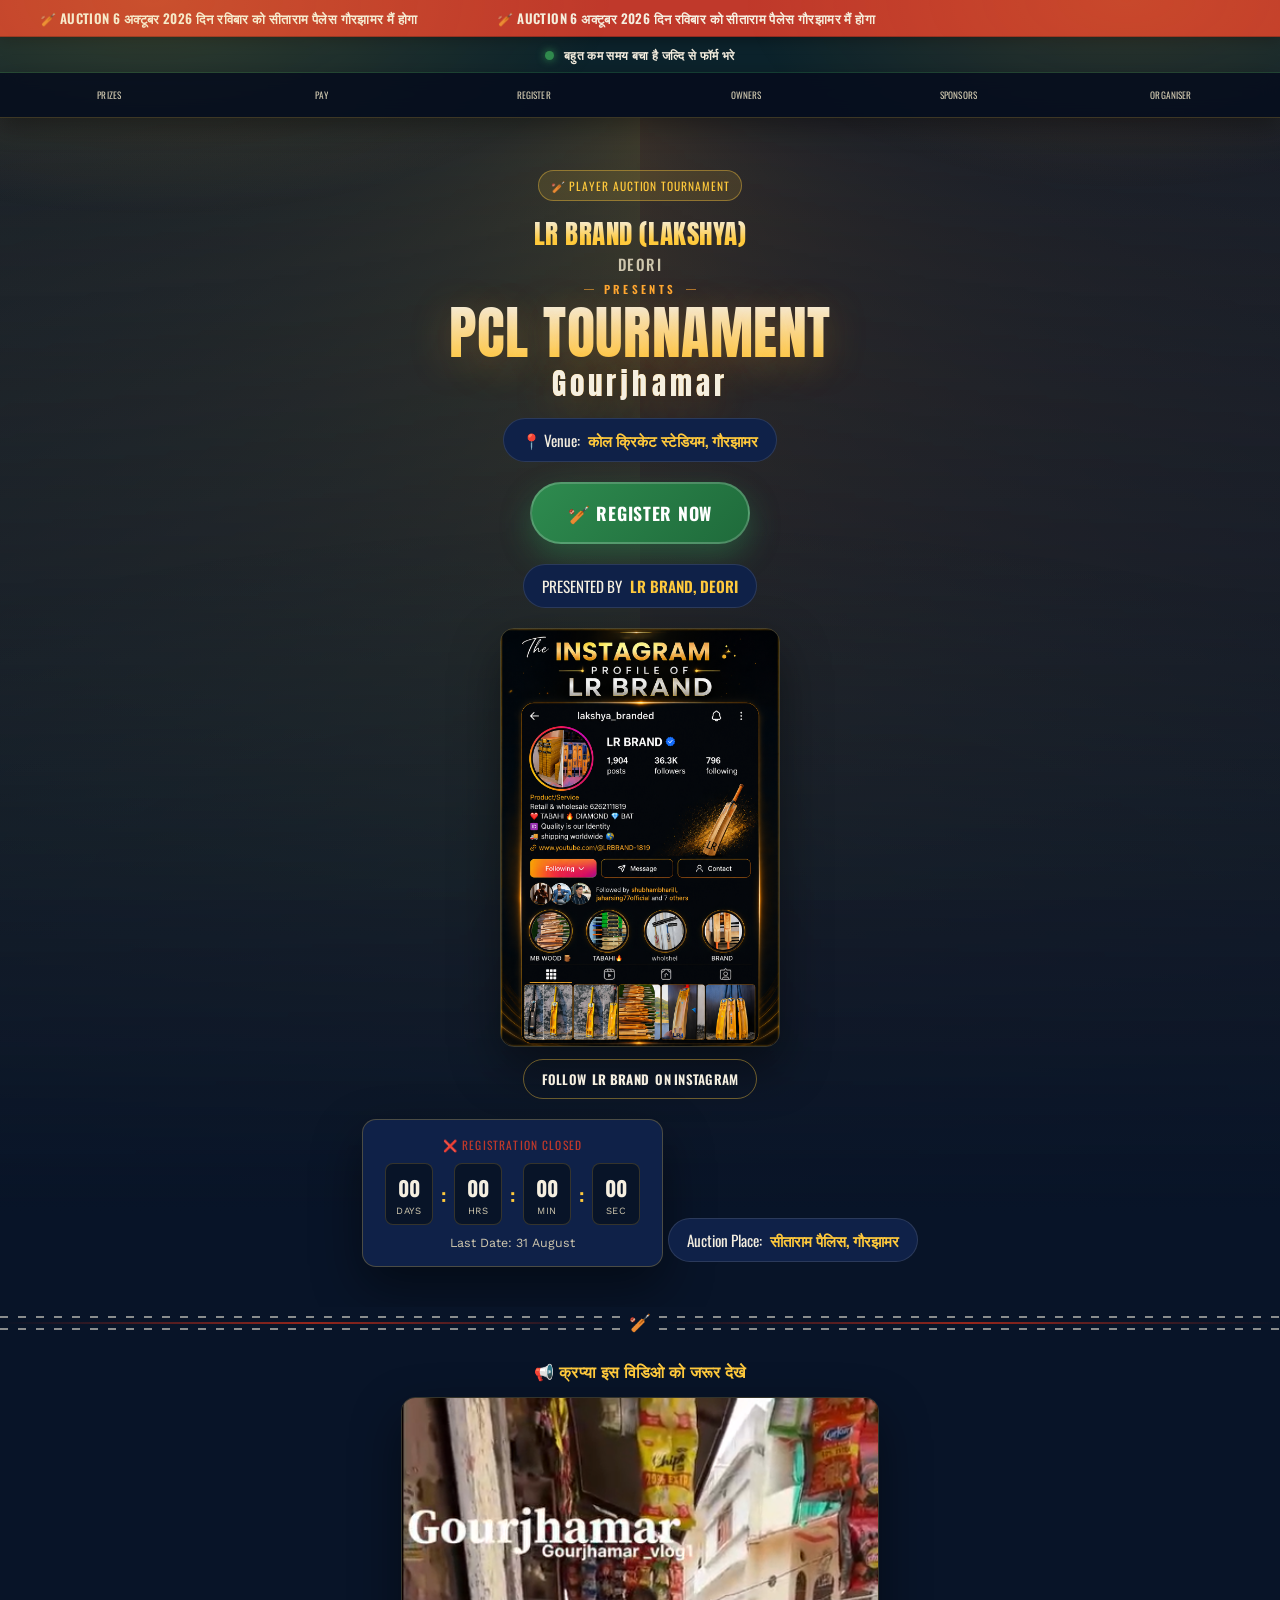
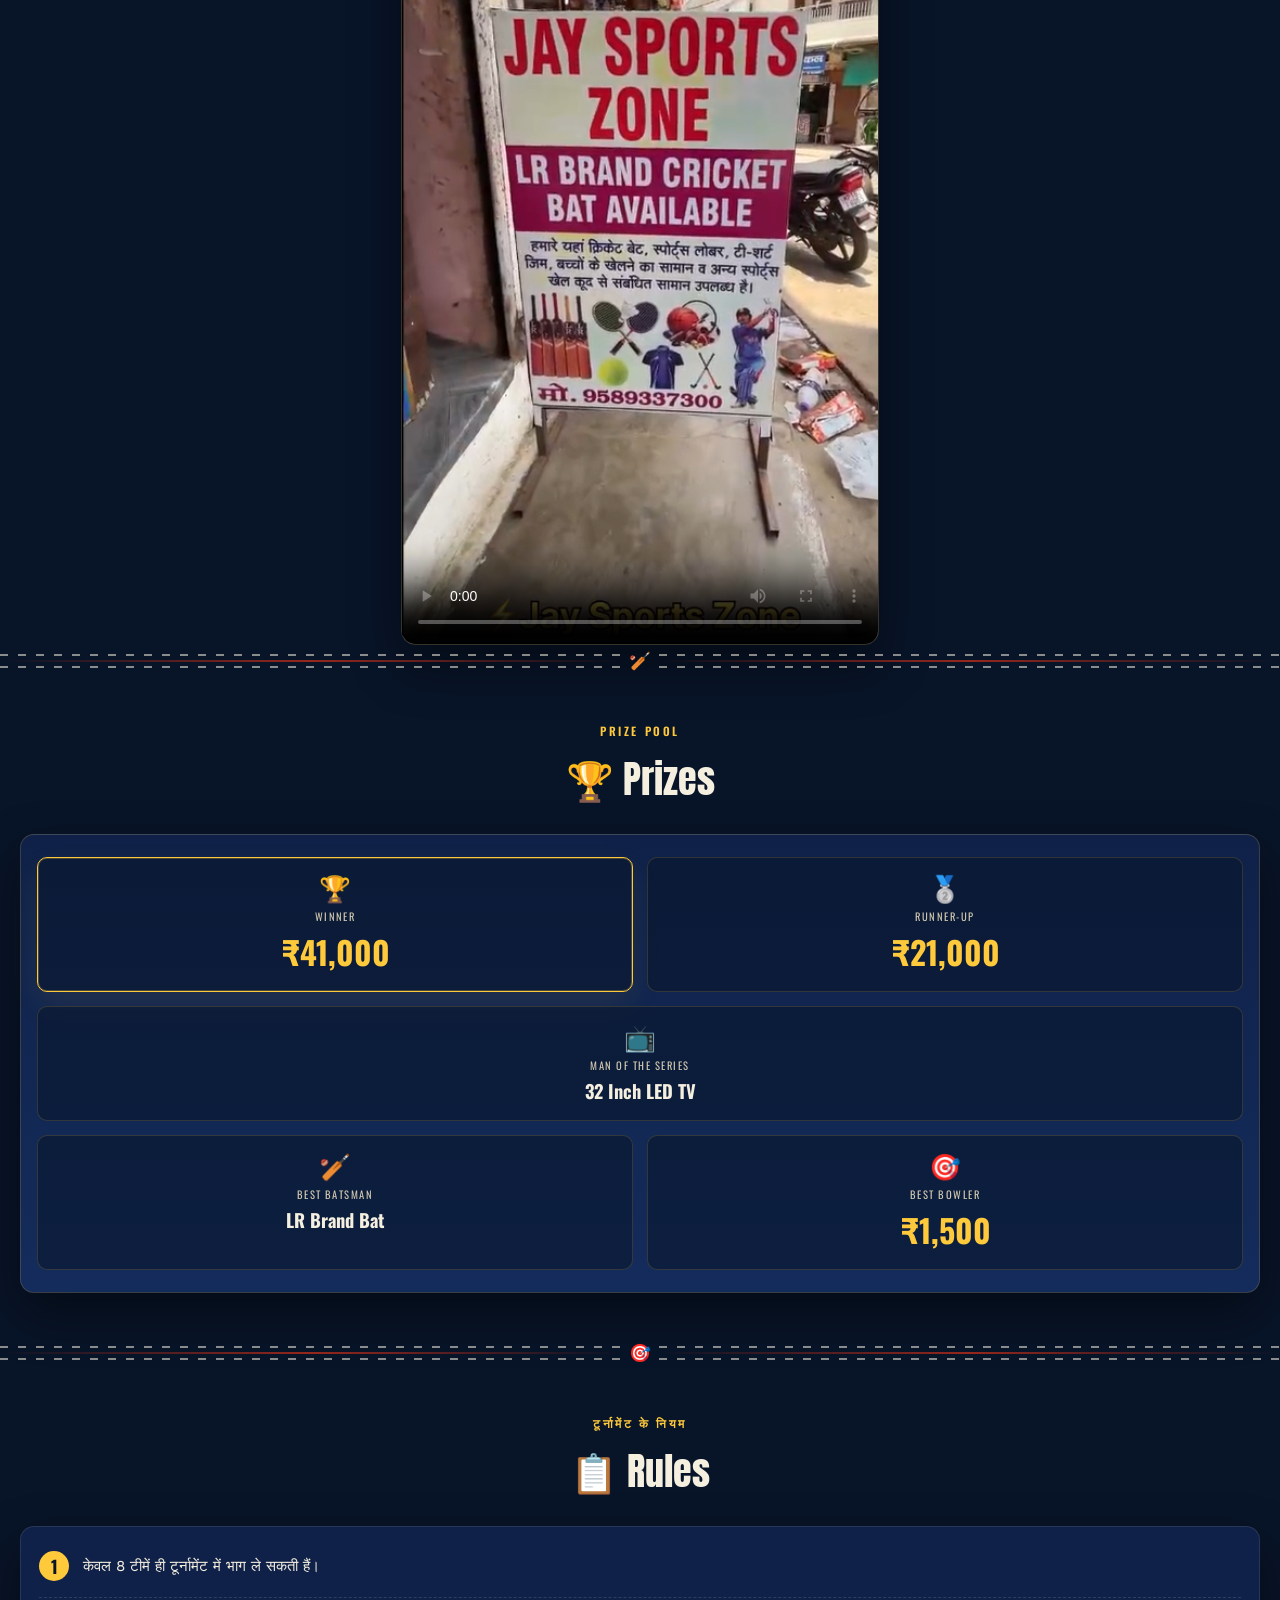
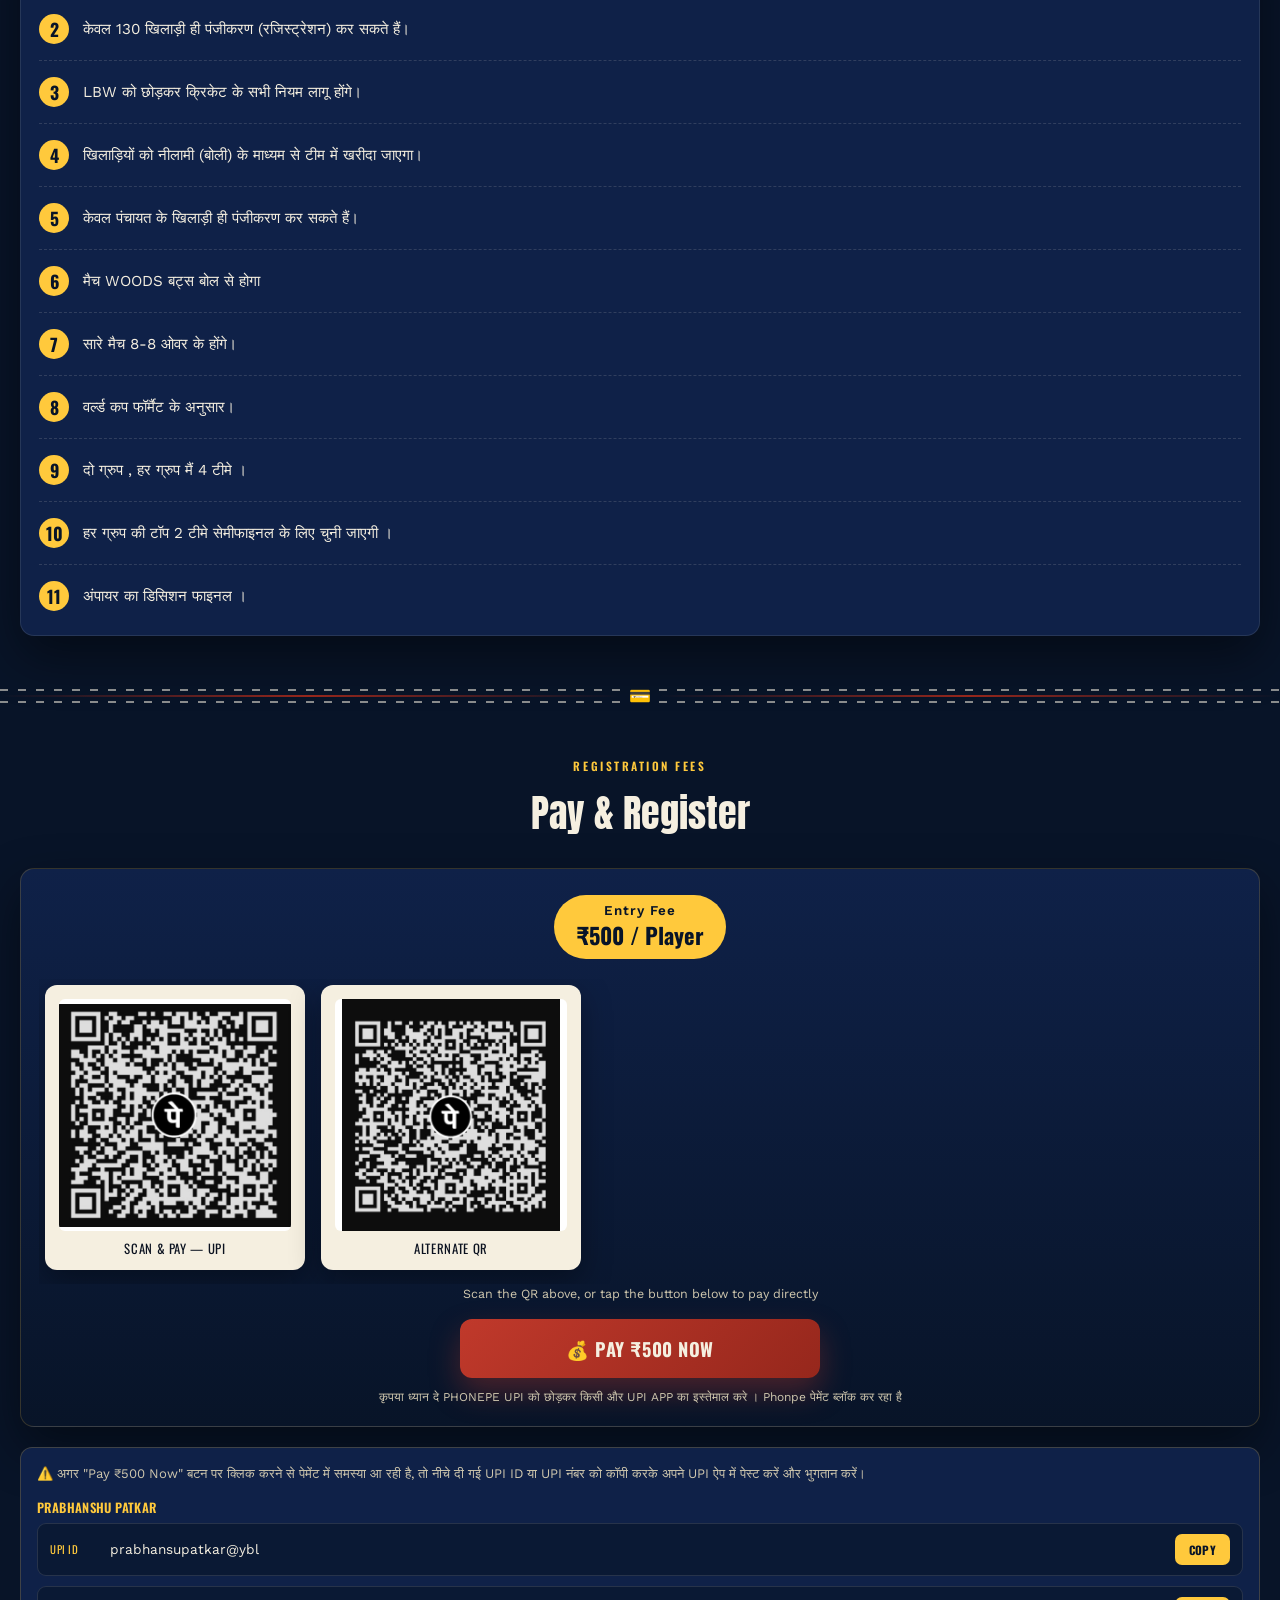
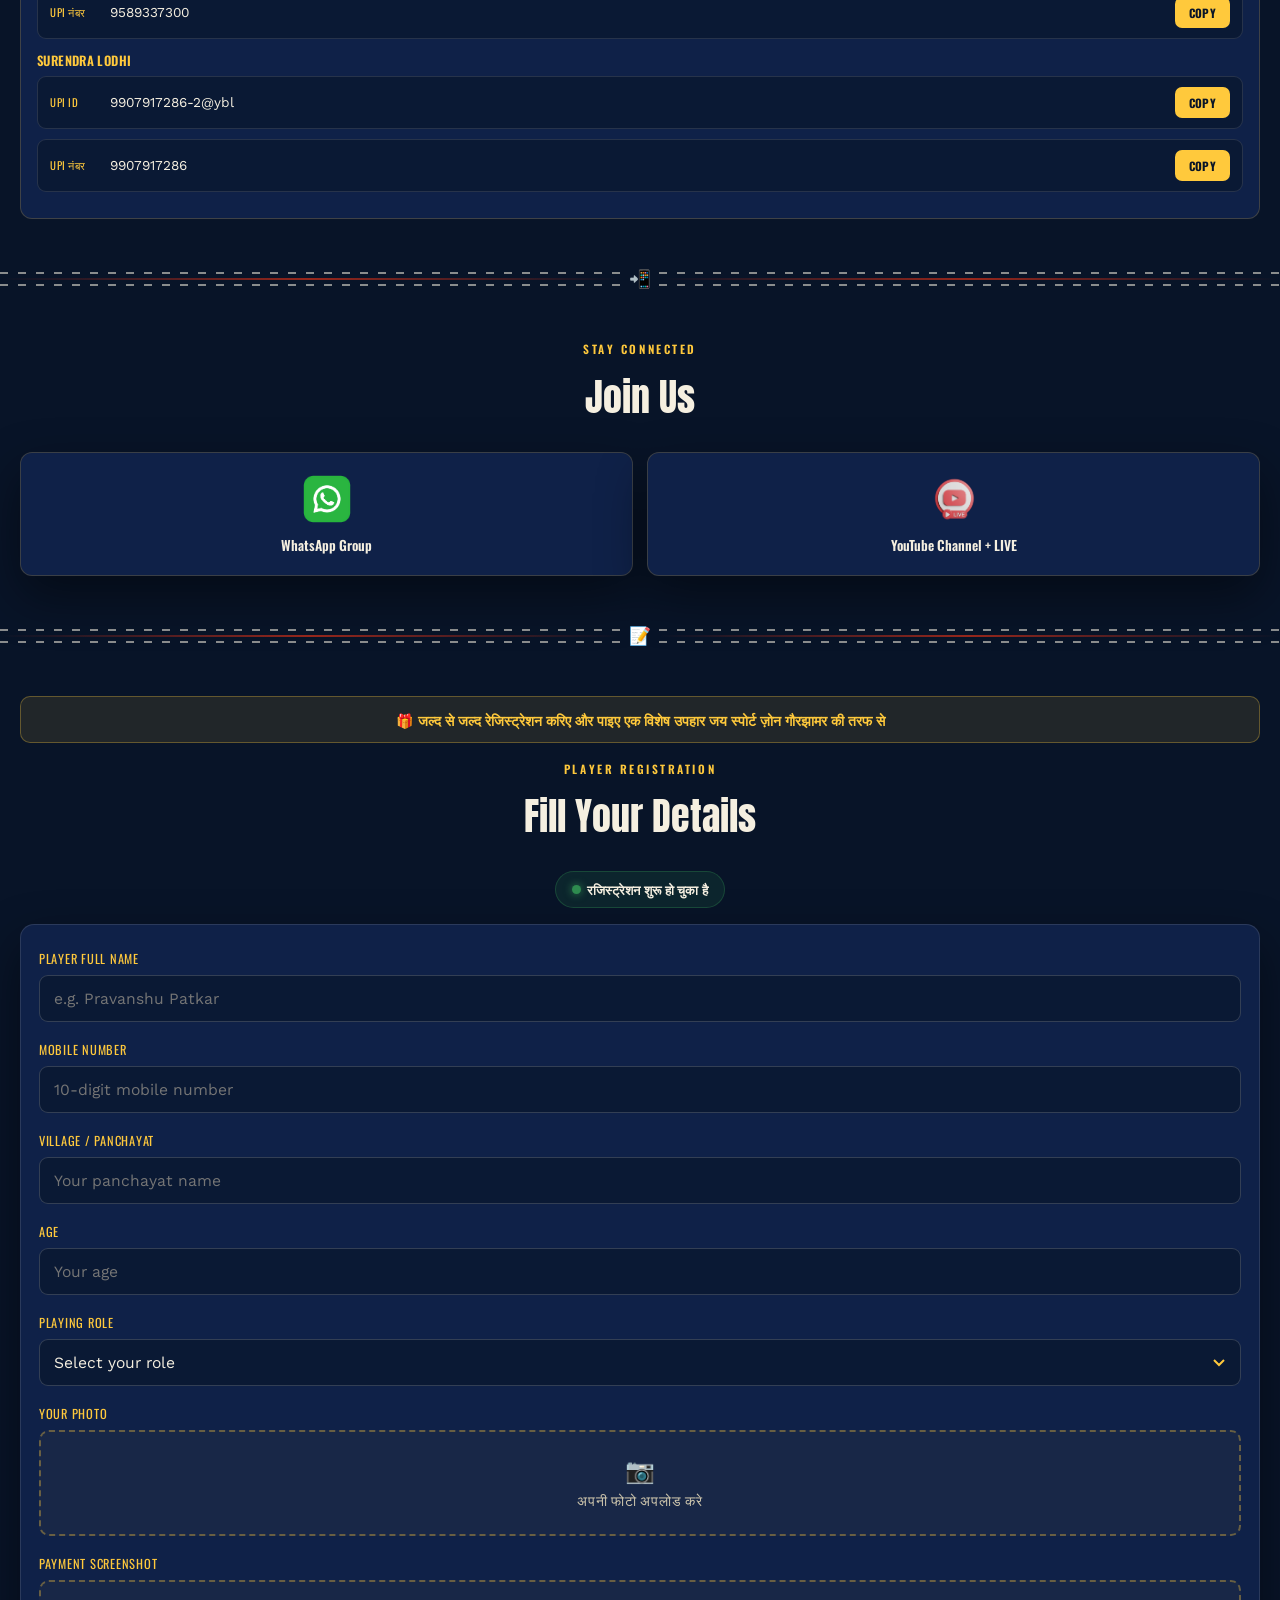
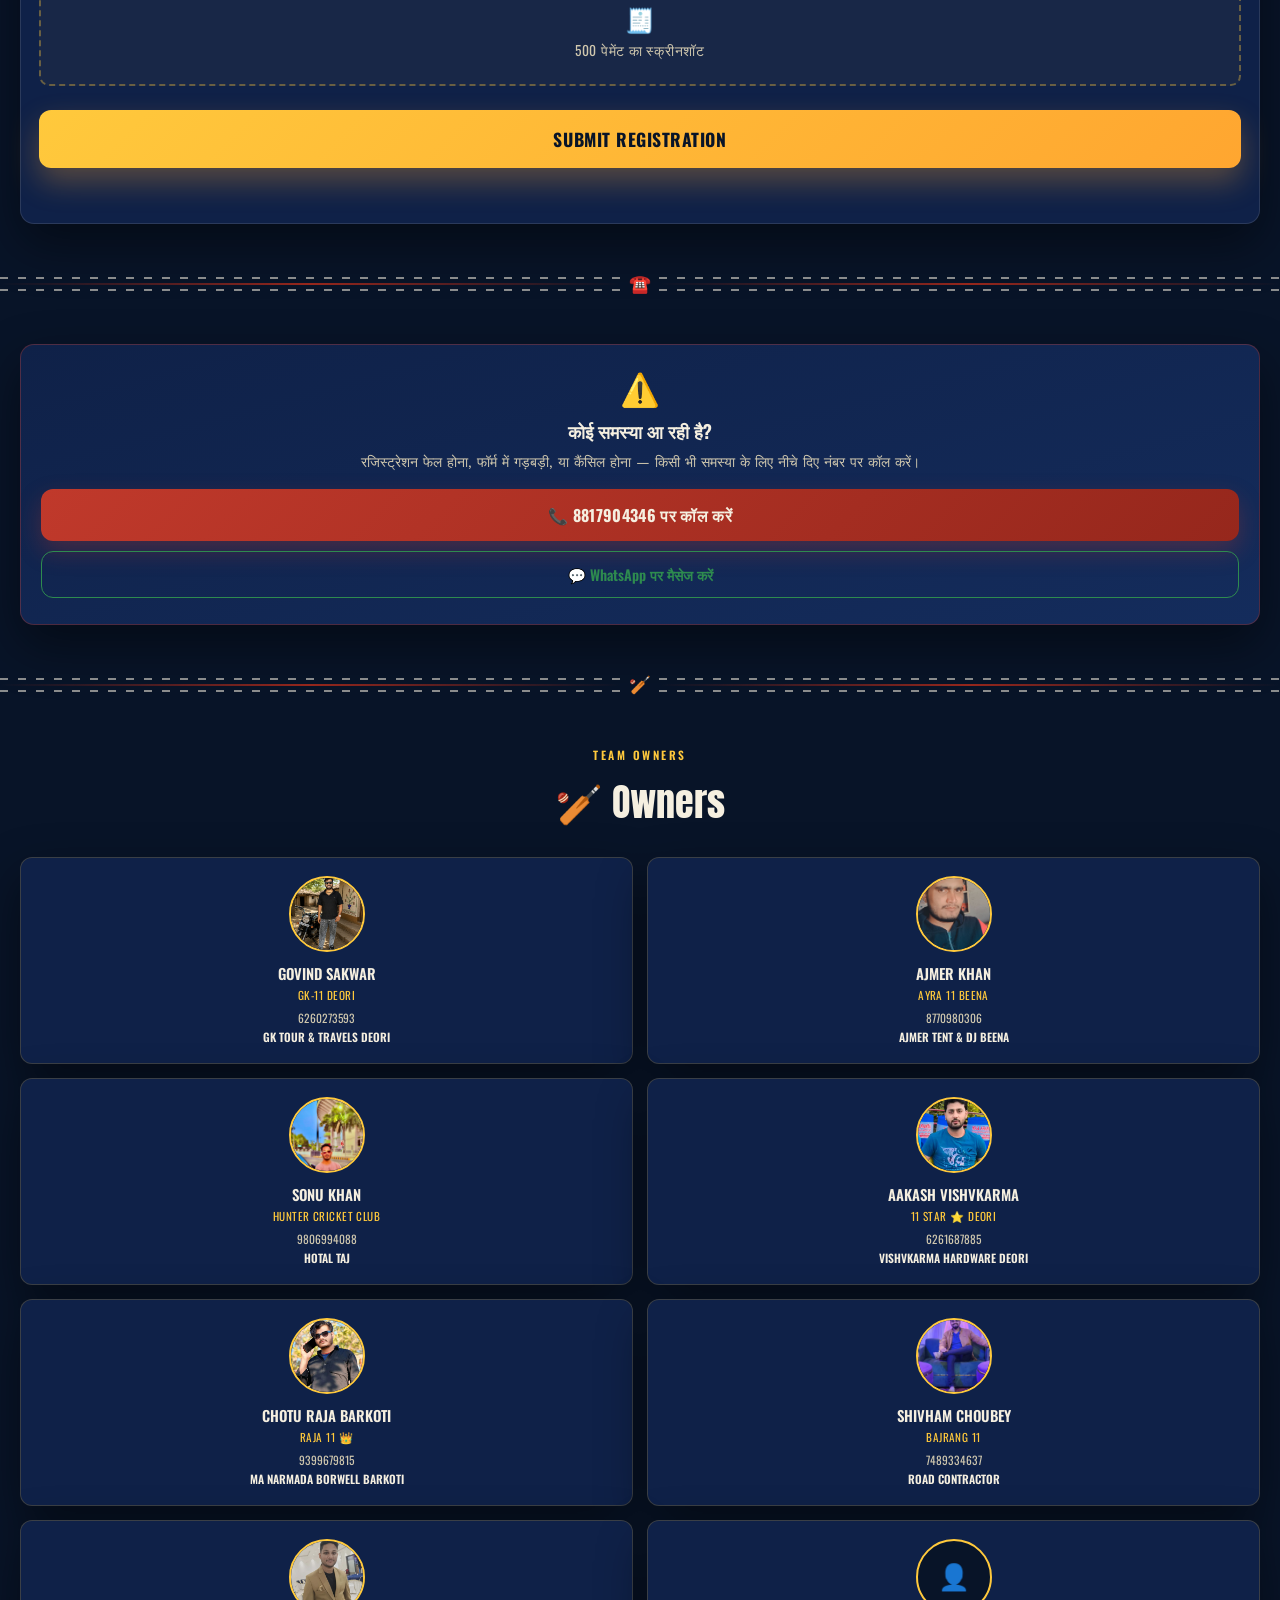
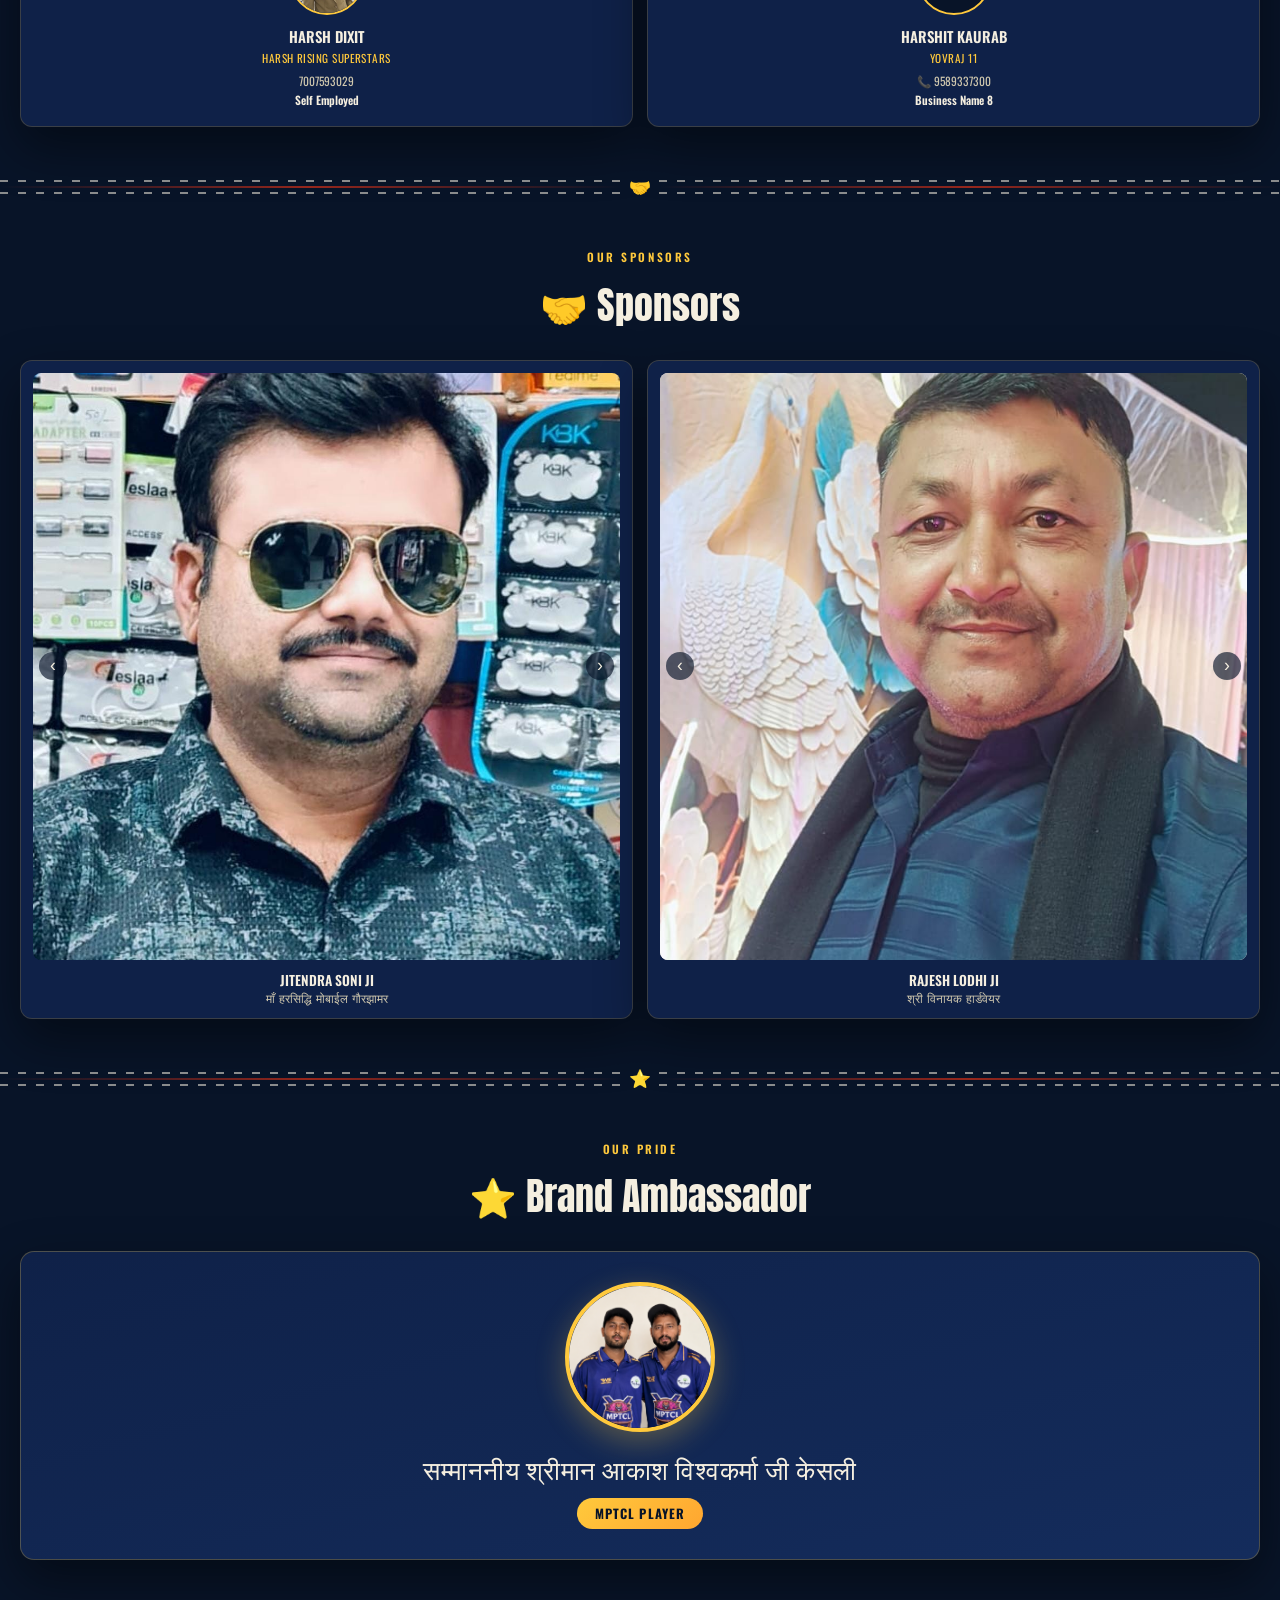
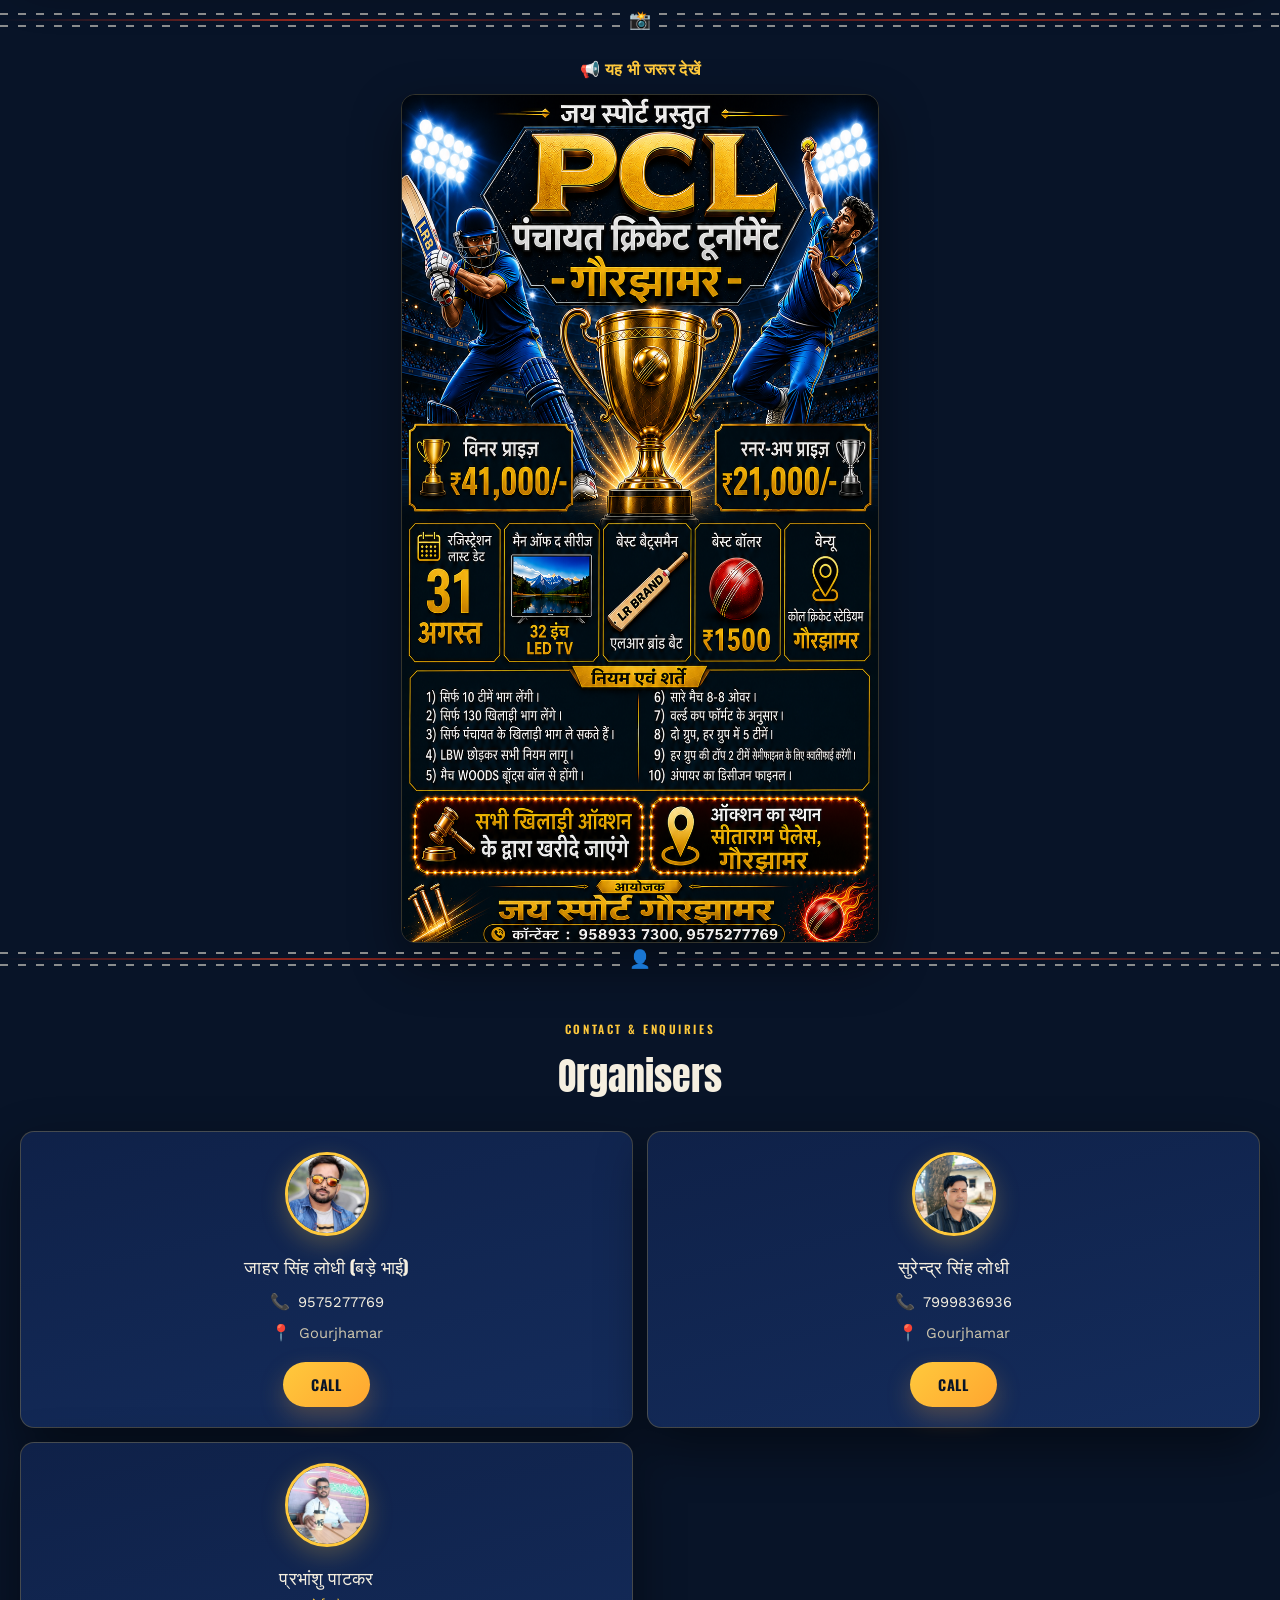
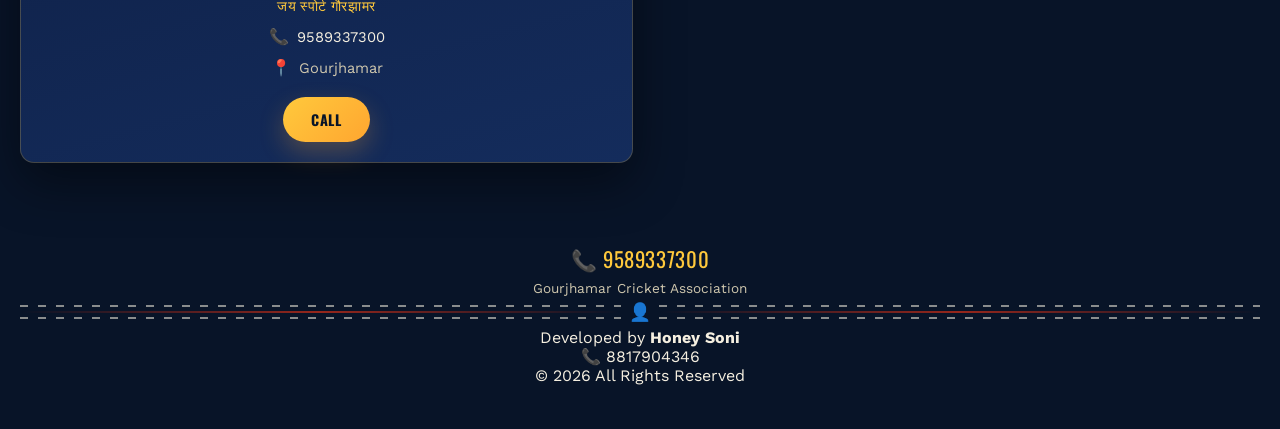
==== commit 9f8301d8: "Update print statement from 'Hello' to 'Goodbye'" ====
--- a/index.html
+++ b/index.html
@@ -49,8 +49,8 @@
 
   <div class="ticker-bar">
   <div class="ticker-track">
-    <span>🏏 क्रिकेट मैच की तारीख जल्दी ही घोषित की जायेगी</span>
-    <span>🏏 क्रिकेट मैच की तारीख जल्दी ही घोषित की जायेगी</span>
+    <span>🏏 AUCTION 6 अक्टूबर 2026 दिन रविबार को सीताराम पैलेस गौरझामर मैं होगा</span>
+    <span>🏏 AUCTION 6 अक्टूबर 2026 दिन रविबार को सीताराम पैलेस गौरझामर मैं होगा</span>
   </div>
 </div>
 
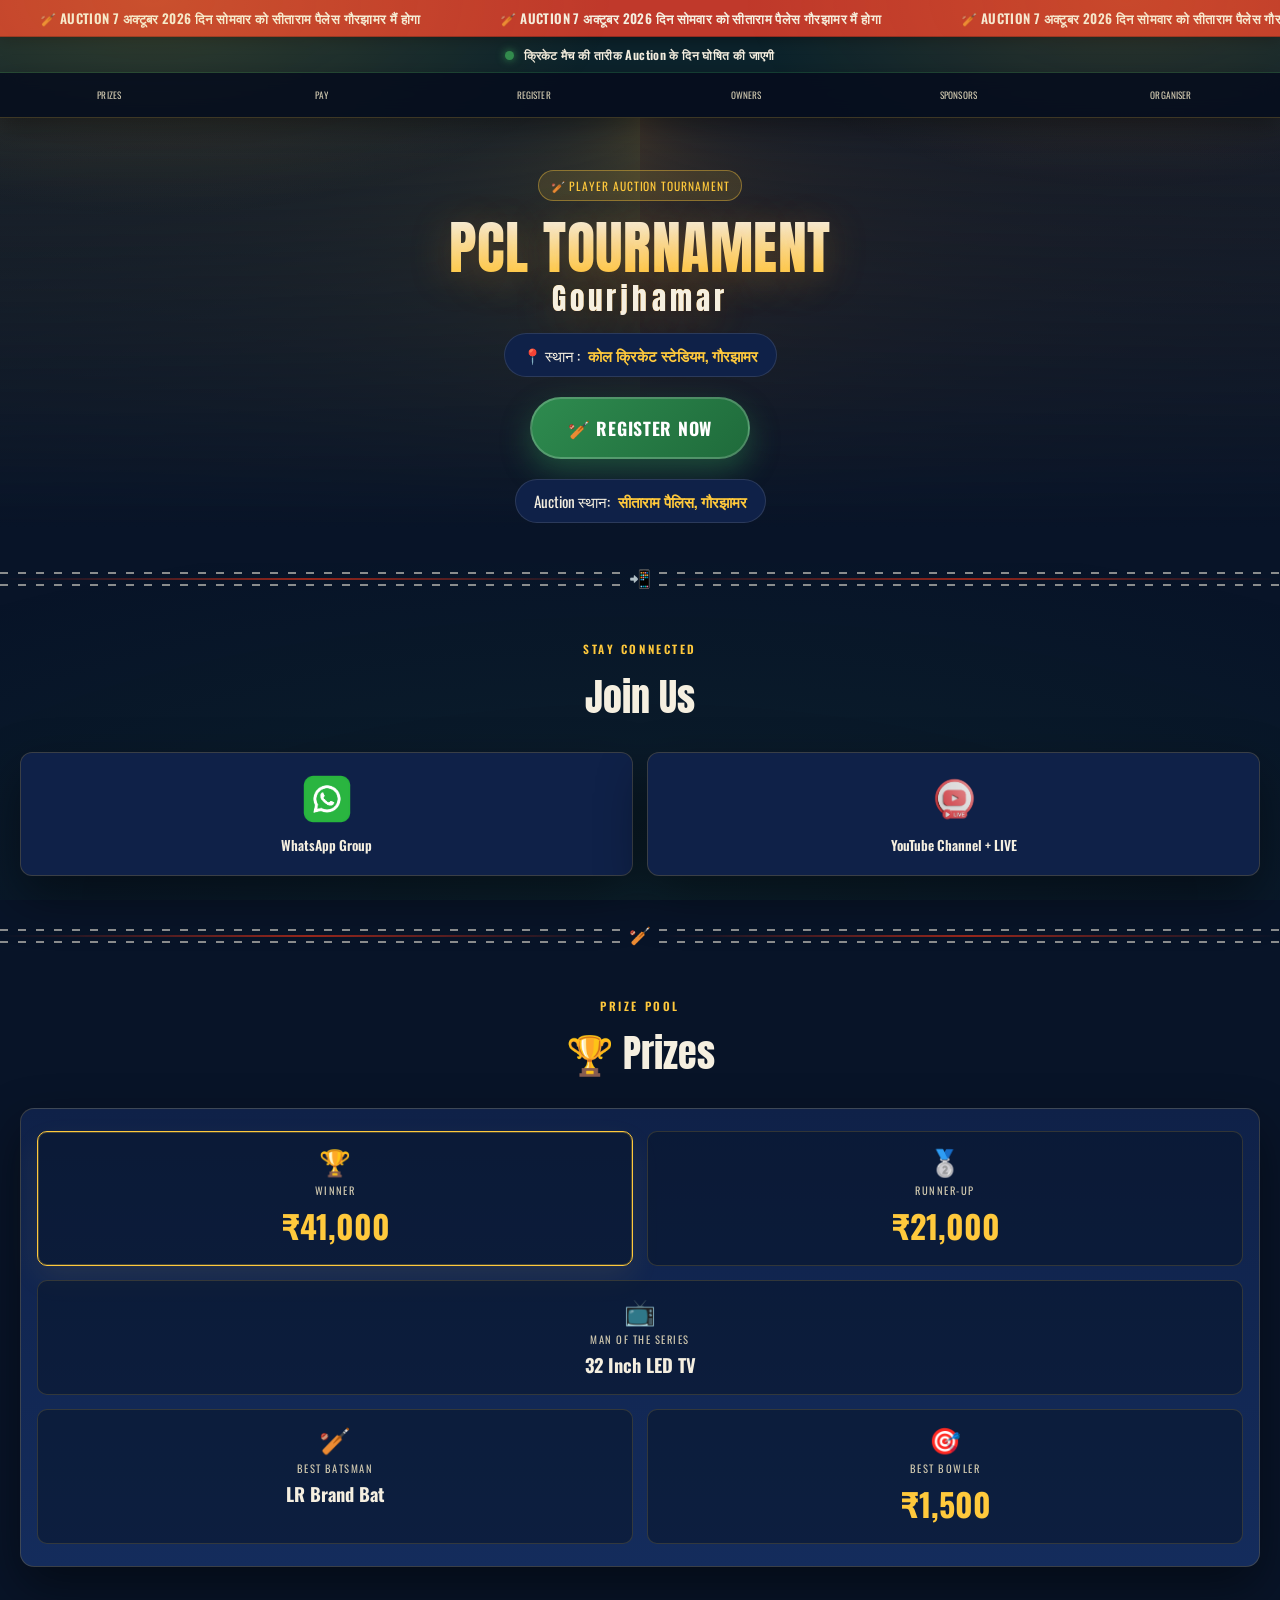
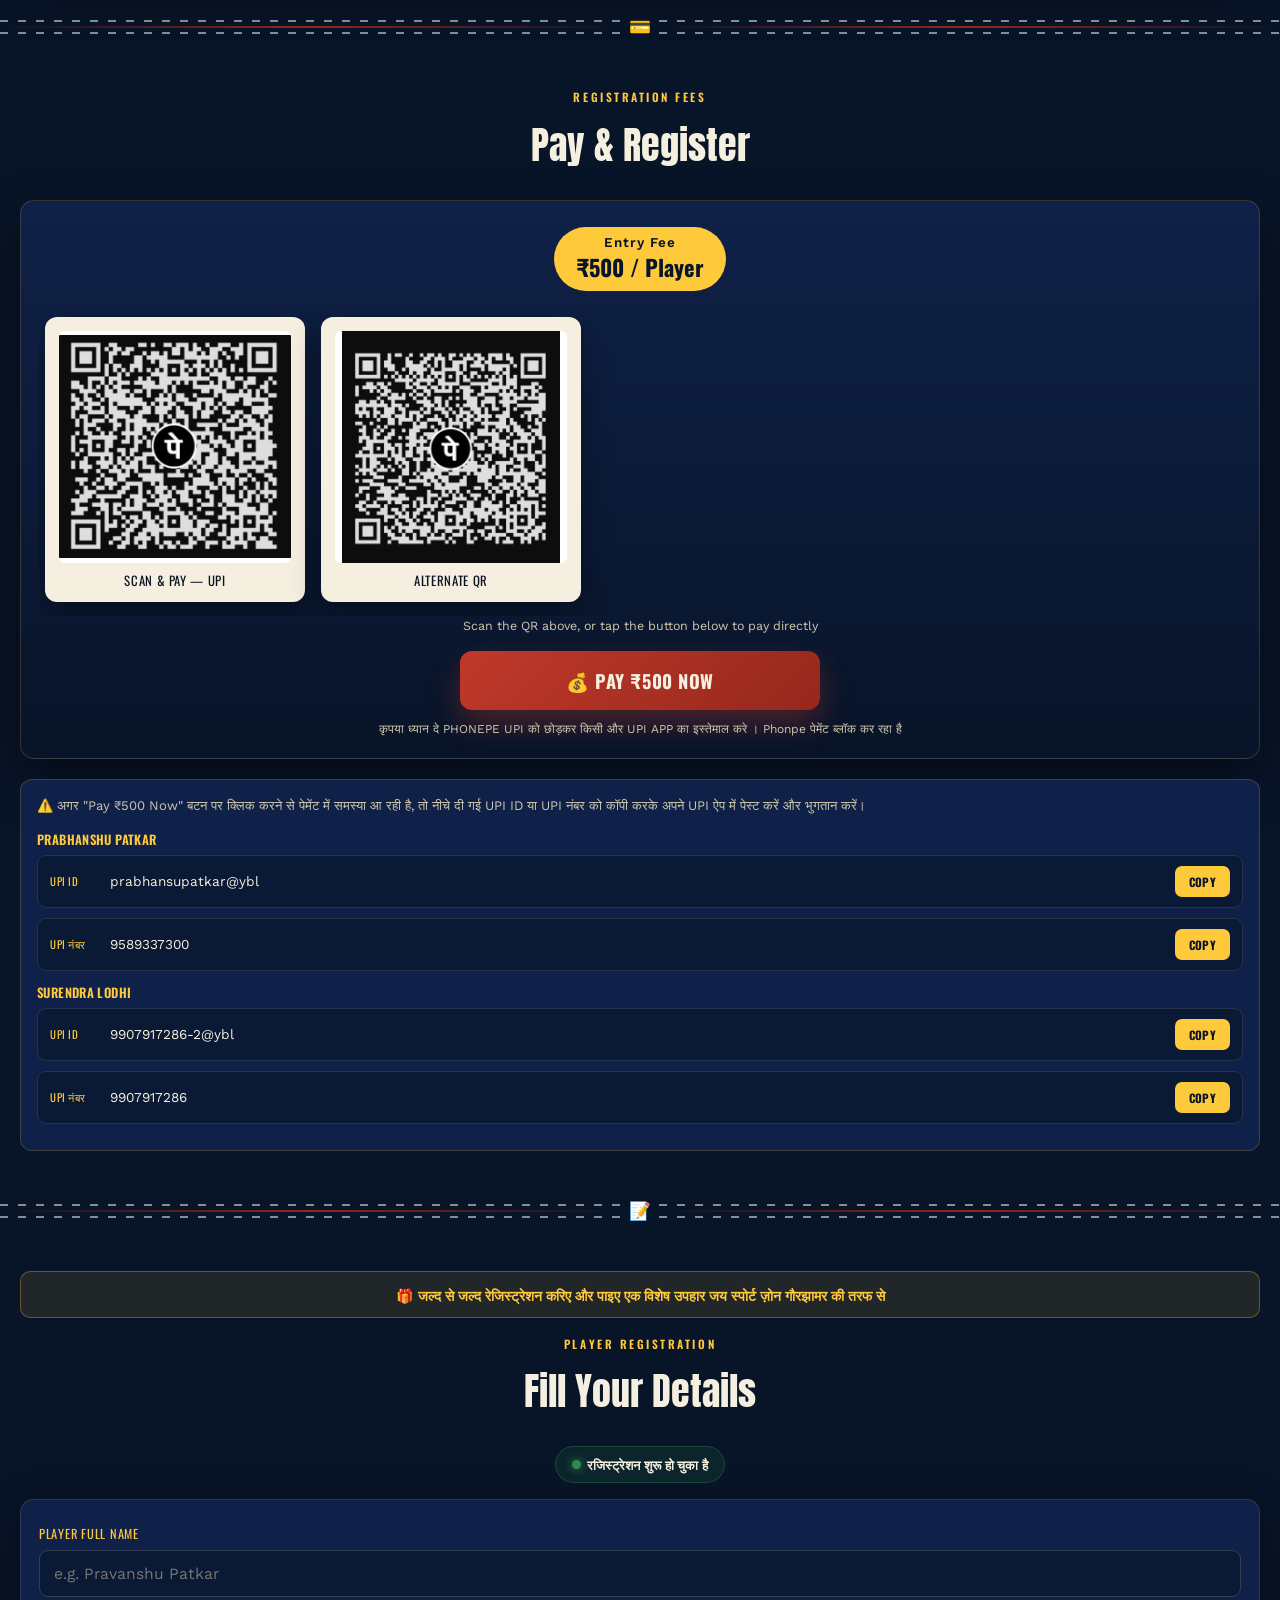
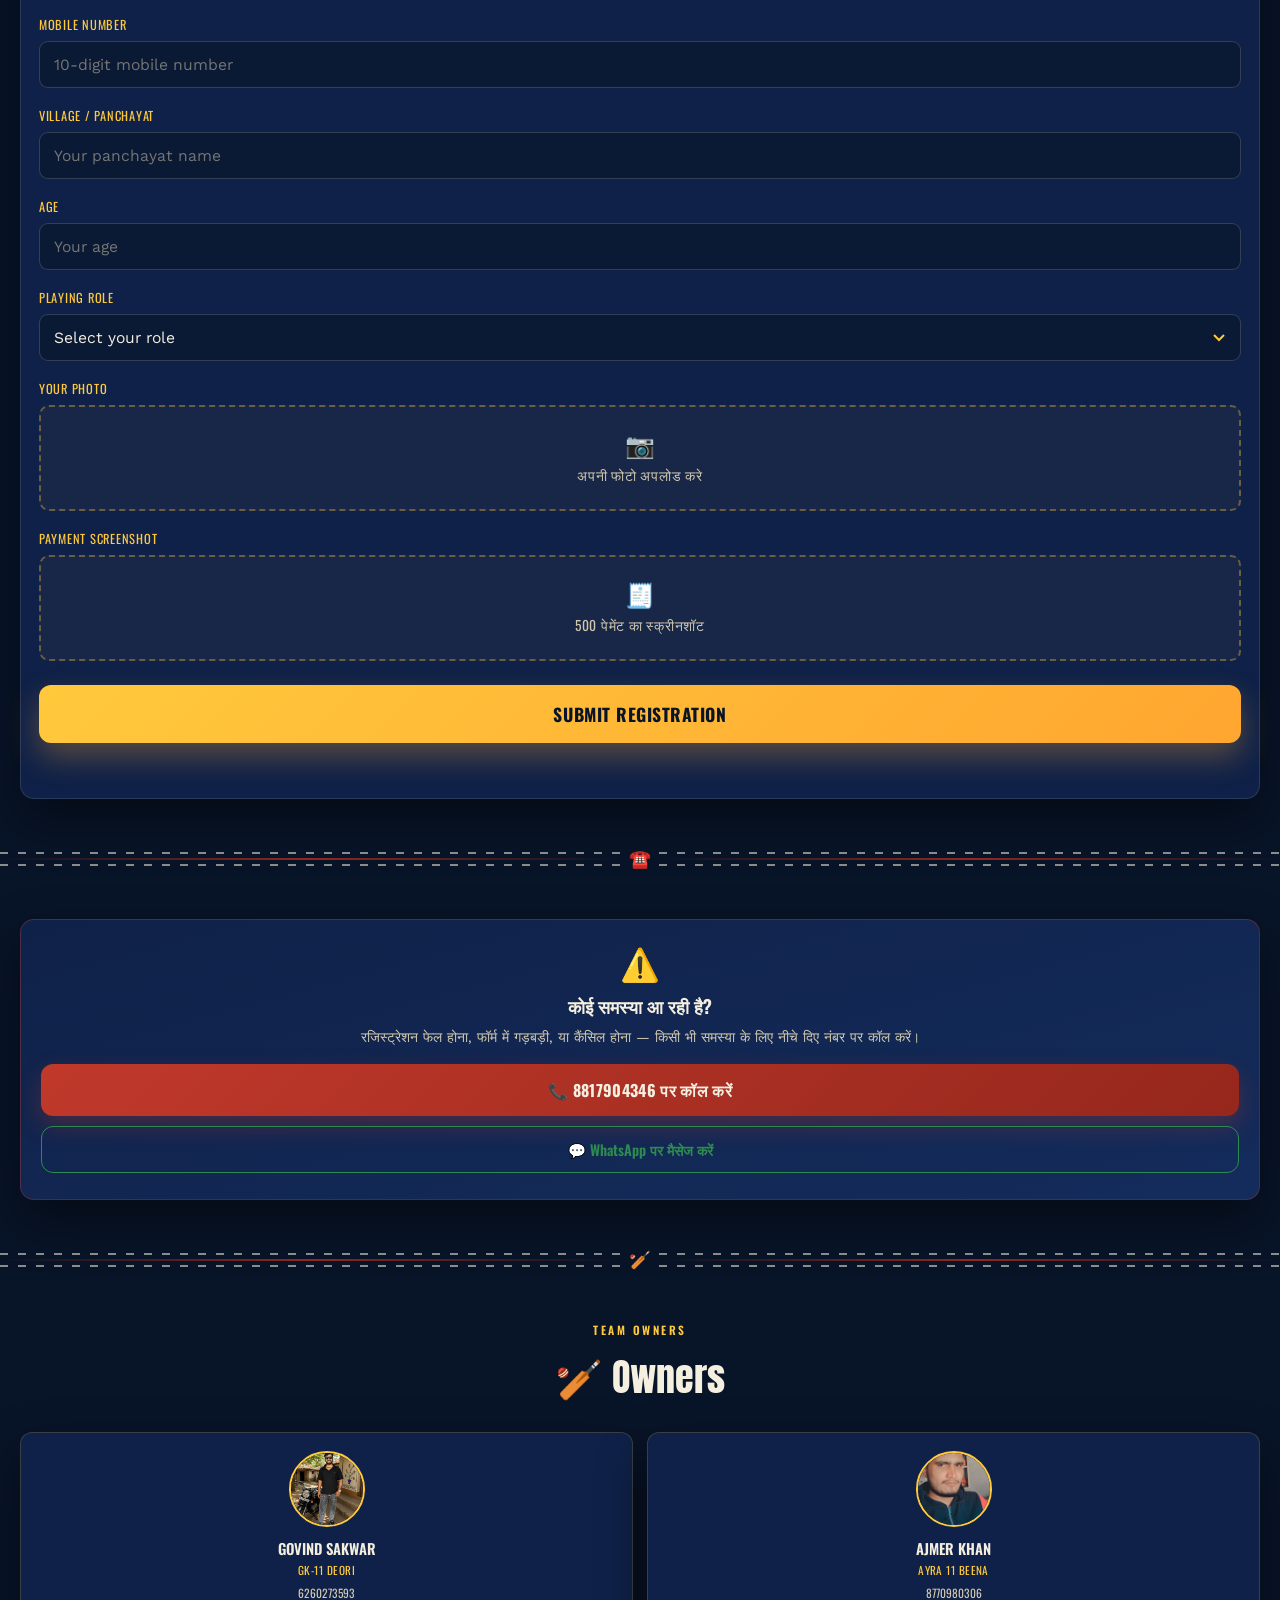
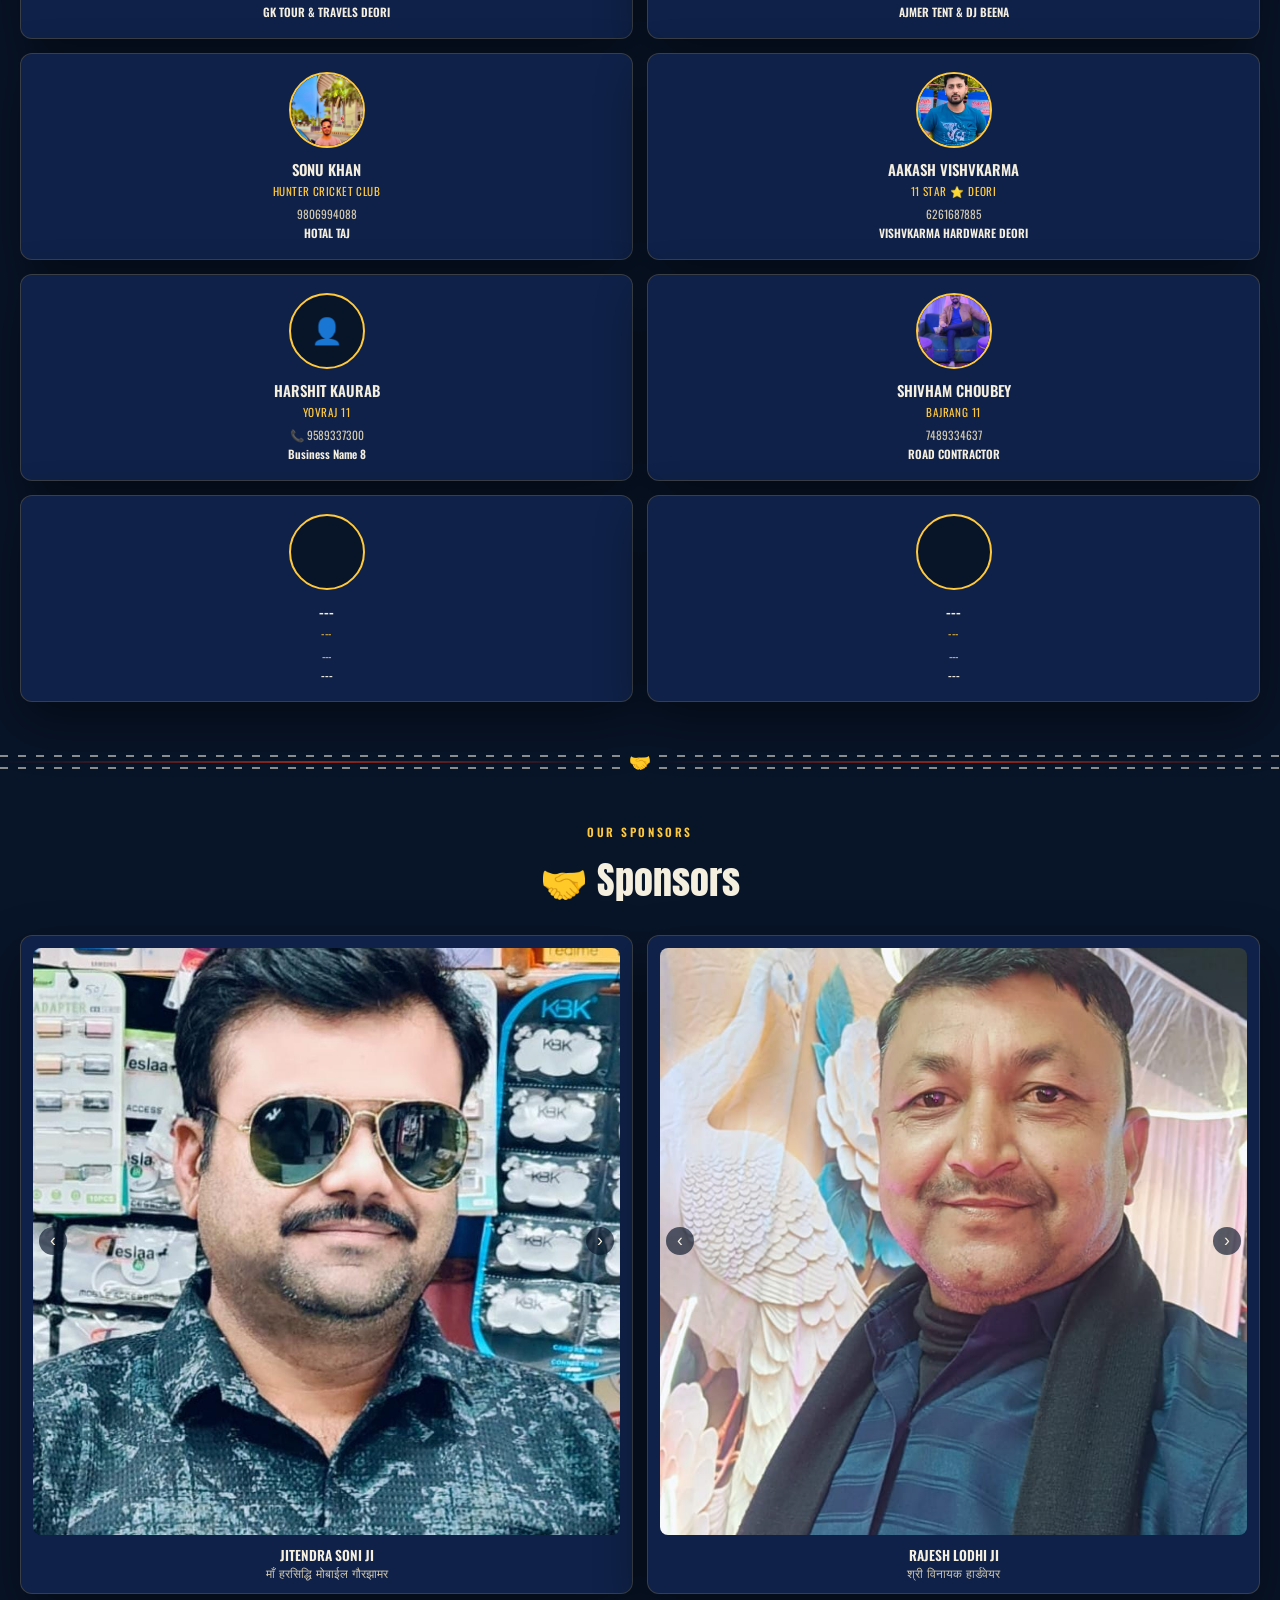
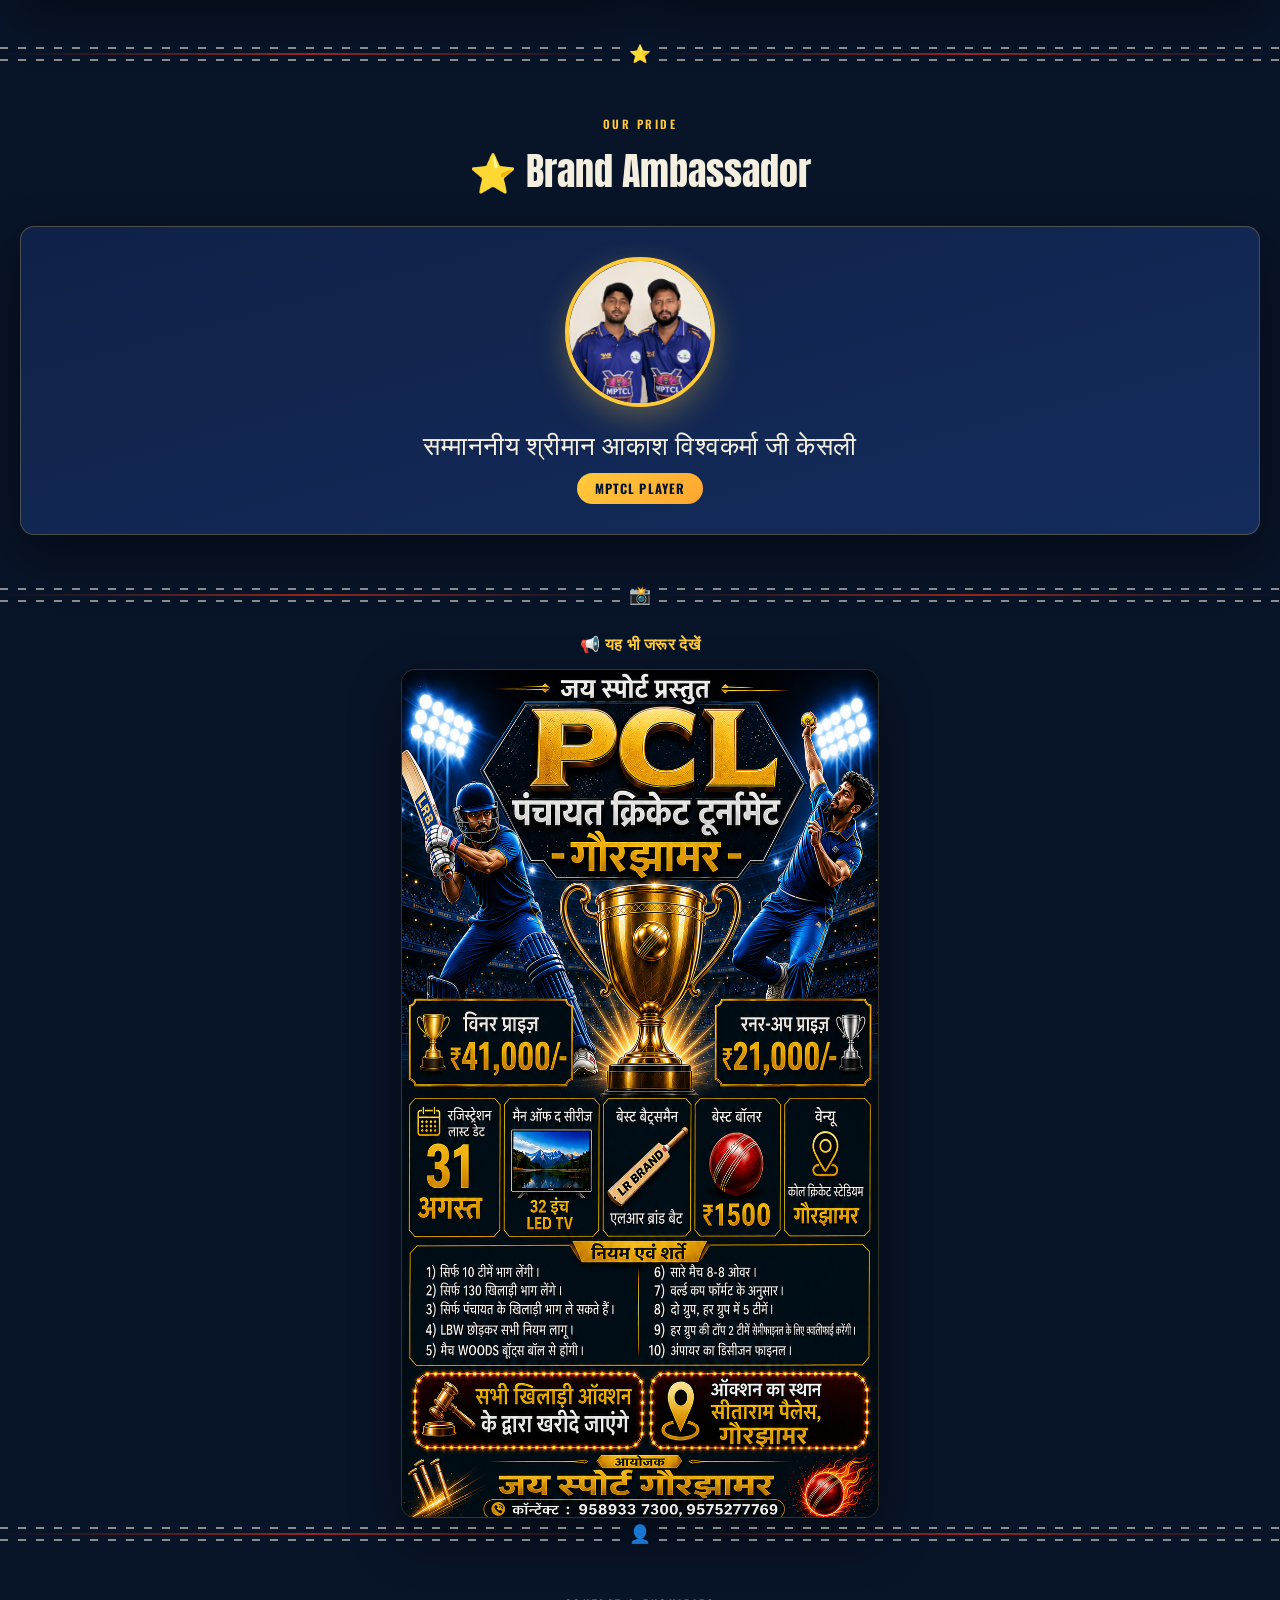
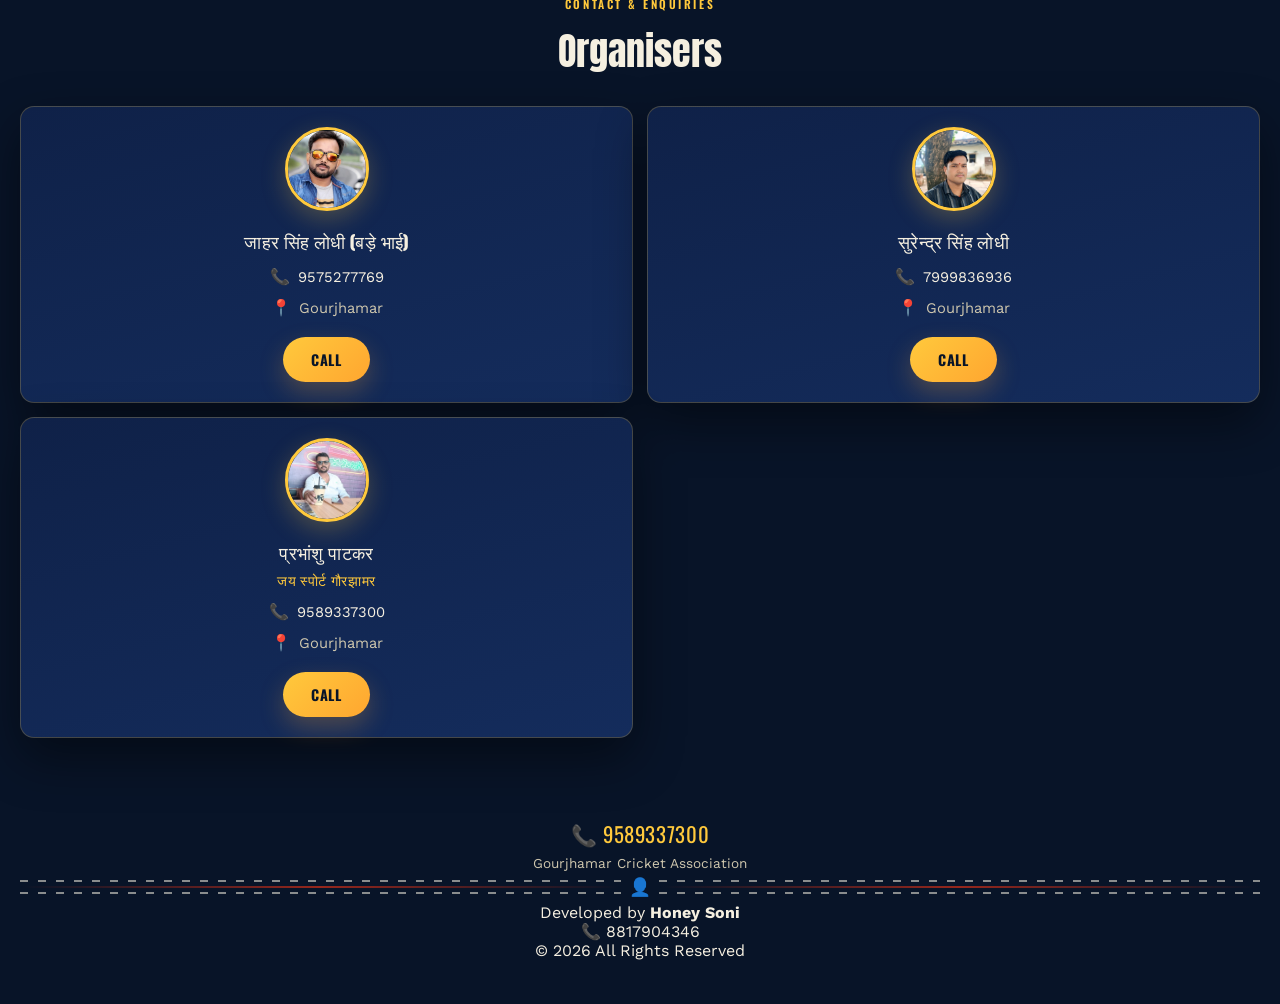
==== commit 2bd42d7f: "updated maked some changes" ====
--- a/index.html
+++ b/index.html
@@ -42,20 +42,21 @@
     <!-- ================= INTRO AUDIO CODE ================= -->
   
 
-  <audio id="introAudio" src="intro-sound.mp3" preload="auto"></audio>
-<button type="button" id="soundBtn" class="sound-btn">🔊 Tap to play Sound</button>
+  <!-- <audio id="introAudio" src="intro-sound.mp3" preload="auto"></audio>
+<button type="button" id="soundBtn" class="sound-btn">🔊 Tap to play Sound</button> -->
 
   <!-- ================= TICKER TOP RED LINE ================= -->
 
   <div class="ticker-bar">
   <div class="ticker-track">
-    <span>🏏 AUCTION 6 अक्टूबर 2026 दिन रविबार को सीताराम पैलेस गौरझामर मैं होगा</span>
-    <span>🏏 AUCTION 6 अक्टूबर 2026 दिन रविबार को सीताराम पैलेस गौरझामर मैं होगा</span>
+    <span>🏏 AUCTION 7 अक्टूबर 2026 दिन सोमवार को सीताराम पैलेस गौरझामर मैं होगा</span>
+    <span>🏏 AUCTION 7 अक्टूबर 2026 दिन सोमवार को सीताराम पैलेस गौरझामर मैं होगा</span>
+    <span>🏏 AUCTION 7 अक्टूबर 2026 दिन सोमवार को सीताराम पैलेस गौरझामर मैं होगा</span>
   </div>
 </div>
 
 <div class="live-badge-top">
-  <span class="live-dot"></span> बहुत कम समय बचा है जल्दि से फॉर्म भरे 
+  <span class="live-dot"></span> क्रिकेट मैच की तारीक Auction के दिन घोषित की जाएगी
 </div>
 
 <!-- ================= NAVBAR ================= -->
@@ -83,15 +84,15 @@
     </div>
 
     
-
+<!-- 
     <div class="presents-block">
       <div class="presents-brand">LR BRAND (LAKSHYA)</div>
       <div class="presents-name">DEORI</div>
       <div class="presents-tag">Presents</div>
-    </div>
+    </div> -->
     
     <h1>PCL TOURNAMENT <span>Gourjhamar</span></h1>
-    <div class="venue">📍 Venue: <b>कोल क्रिकेट स्टेडियम, गौरझामर </b></div>
+    <div class="venue">📍 स्थान : <b>कोल क्रिकेट स्टेडियम, गौरझामर </b></div>
 
     <!-- ================= REGISTER BUTTON ================= -->
 
@@ -99,7 +100,7 @@
 
     <!-- ================= LR BRAND ================= -->
 
-    <div class="venue auction-venue"> PRESENTED BY <b>LR BRAND, DEORI</b></div>
+    <!-- <div class="venue auction-venue"> PRESENTED BY <b>LR BRAND, DEORI</b></div>
 
 
     <div class="lr-brand-block">
@@ -109,11 +110,11 @@
       <a href="https://www.instagram.com/lakshya_branded?igsh=NXczNHA0ejUxaGk1" target="_blank" rel="noopener" class="lr-insta-link">
          FOLLOW <b>LR BRAND</b> ON INSTAGRAM
       </a>
-    </div>
+    </div> -->
 
 
     <!-- ================= COUNTDOWN ================= -->
-
+<!-- 
     <div class="countdown-box">
       <div class="countdown-label">⏳ Registration Closes In</div>
       <div class="countdown-timer" id="countdownTimer">
@@ -126,25 +127,44 @@
         <div class="cd-unit"><span id="cdSecs">00</span><small>Sec</small></div>
       </div>
       <div class="countdown-date">Last Date: 31 August</div>
-    </div>
-
-    <div class="venue auction-venue"> Auction Place: <b>सीताराम पैलिस, गौरझामर</b></div>
+    </div> -->
+
+    <div class="venue auction-venue"> Auction स्थान: <b>सीताराम पैलिस, गौरझामर</b></div>
 
   </header>
 
-  <div class="stitch-row"><div class="stitch-line"></div><span class="stitch-icon">🏏</span><div class="stitch-line"></div></div>
+  <div class="stitch-row"><div class="stitch-line"></div><span class="stitch-icon">📲</span><div class="stitch-line"></div></div>
   
-  <section class="section video-section">
+   <!-- ================= SOCIAL LINKS ================= -->
+   <section class="section" id="social">
+     <div class="section-head">
+       <span class="eyebrow">Stay Connected</span>
+       <h2>Join Us</h2>
+     </div>
+     <div class="social-grid">
+       <a href="https://chat.whatsapp.com/EVYSmc2tk7J5RqmkYO0sqC?s=cl&p=a&ilr=1" target="_blank" rel="noopener" class="social-card">
+         <img src="whatsapp.png" alt="WhatsApp Group">
+         <span>WhatsApp Group</span>
+       </a >
+       <a href="https://youtube.com/@likergaming?si=TWZhZ6_O1MfGJOFC" target="_blank" rel="noopener" class="social-card">
+         <img src="youtube.png" alt="YouTube Channel">
+         <span>YouTube Channel + LIVE</span>
+       </a>
+     </div>
+   </section>
+  <!-- <div class="stitch-row"><div class="stitch-line"></div><span class="stitch-icon">🏏</span><div class="stitch-line"></div></div> -->
+  
+  <!-- <section class="section video-section">
     <div class="video-caption">📢 क्रप्या इस विडिओ को जरूर देखे</div>
     <div class="video-wrap">
       <video class="promo-video" controls playsinline poster="video-poster.jpg">
-      <!-- <video class="promo-video" id="promoVideo" controls playsinline muted autoplay loop poster="video-poster.jpg"></video> -->
-        <source src="tournament-promo.mp4" type="video/mp4">
-        Your browser does not support the video tag.
-      </video>
-    </div>
-  </section>
-  
+       <video class="promo-video" id="promoVideo" controls playsinline muted autoplay loop poster="video-poster.jpg"></video> -->
+        <!-- <source src="tournament-promo.mp4" type="video/mp4">
+        Your browser does not support the video tag. -->
+      <!-- </video>
+    </div>
+  </section> -->
+   
   <div class="stitch-row"><div class="stitch-line"></div><span class="stitch-icon">🏏</span><div class="stitch-line"></div></div>
 
   <!-- ================= PRIZES ================= -->
@@ -184,9 +204,9 @@
     </div>
   </section>
 
-  <div class="stitch-row"><div class="stitch-line"></div><span class="stitch-icon">🎯</span><div class="stitch-line"></div></div>
-
-  <!-- ================= RULES ================= -->
+  <!-- <div class="stitch-row"><div class="stitch-line"></div><span class="stitch-icon">🎯</span><div class="stitch-line"></div></div>
+
+  ================= RULES =================
   <section class="section" id="rules">
     <div class="section-head">
       <span class="eyebrow">टूर्नामेंट के नियम </span>
@@ -205,7 +225,7 @@
   <div class="rule"><div class="num">10</div><p>हर ग्रुप की टॉप 2 टीमे सेमीफाइनल के लिए चुनी जाएगी ।</p></div>
   <div class="rule"><div class="num">11</div><p>अंपायर का डिसिशन फाइनल ।</p></div>
 </div>
-  </section>
+  </section> -->
 
   <div class="stitch-row"><div class="stitch-line"></div><span class="stitch-icon">💳</span><div class="stitch-line"></div></div>
 
@@ -288,25 +308,6 @@
     </div>
   </section>
 
-  <div class="stitch-row"><div class="stitch-line"></div><span class="stitch-icon">📲</span><div class="stitch-line"></div></div>
-
-  <!-- ================= SOCIAL LINKS ================= -->
-  <section class="section" id="social">
-    <div class="section-head">
-      <span class="eyebrow">Stay Connected</span>
-      <h2>Join Us</h2>
-    </div>
-    <div class="social-grid">
-      <a href="https://chat.whatsapp.com/EVYSmc2tk7J5RqmkYO0sqC?s=cl&p=a&ilr=1" target="_blank" rel="noopener" class="social-card">
-        <img src="whatsapp.png" alt="WhatsApp Group">
-        <span>WhatsApp Group</span>
-      </a>
-      <a href="https://youtube.com/@likergaming?si=TWZhZ6_O1MfGJOFC" target="_blank" rel="noopener" class="social-card">
-        <img src="youtube.png" alt="YouTube Channel">
-        <span>YouTube Channel + LIVE</span>
-      </a>
-    </div>
-  </section>
 
   <div class="stitch-row"><div class="stitch-line"></div><span class="stitch-icon">📝</span><div class="stitch-line"></div></div>
 
@@ -498,19 +499,19 @@
       <div class="owner-phone">6261687885</div>
       <div class="owner-business">VISHVKARMA HARDWARE DEORI</div>
     </div>
-
-    <!-- Owner 5 -->
-    <div class="owner-card">
-      <div class="owner-photo">
-        <img src="owner5.jpg" alt="Owner 5" class="owner-img"
+    
+    <!-- Owner 8 -->
+    <div class="owner-card">
+      <div class="owner-photo">
+        <img src="owner8.jpg" alt="Owner 8" class="owner-img"
              onerror="this.parentElement.classList.add('no-photo')">
       </div>
-      <div class="owner-name">CHOTU RAJA BARKOTI</div>
-      <div class="owner-team">RAJA 11 👑</div>
-      <div class="owner-phone">9399679815</div>
-      <div class="owner-business">MA NARMADA BORWELL BARKOTI</div>
-    </div>
-
+      <div class="owner-name">HARSHIT KAURAB</div>
+      <div class="owner-team">YOVRAJ 11</div>
+      <div class="owner-phone">📞 9589337300</div>
+      <div class="owner-business">Business Name 8</div>
+    </div>
+    
     <!-- Owner 6 -->
     <div class="owner-card">
       <div class="owner-photo">
@@ -522,30 +523,33 @@
       <div class="owner-phone">7489334637</div>
       <div class="owner-business">ROAD CONTRACTOR</div>
     </div>
+    
+    
+    <!-- Owner 5 -->
+    <div class="owner-card">
+      <div class="owner-photo">
+        <!-- <img src="owner5.jpg" alt="Owner 5" class="owner-img" -->
+             <!-- onerror="this.parentElement.classList.add('no-photo')"> -->
+      </div>
+      <div class="owner-name">---</div>
+      <div class="owner-team">---</div>
+      <div class="owner-phone">---</div>
+      <div class="owner-business">---</div>
+    </div>
+
 
     <!-- Owner 7 -->
     <div class="owner-card">
       <div class="owner-photo">
-        <img src="owner7.jpg" alt="Owner 7" class="owner-img"
-             onerror="this.parentElement.classList.add('no-photo')">
-      </div>
-      <div class="owner-name">HARSH DIXIT</div>
-      <div class="owner-team">Harsh Rising Superstars</div>
-      <div class="owner-phone">7007593029</div>
-      <div class="owner-business">Self Employed</div>
-    </div>
-
-    <!-- Owner 8 -->
-    <div class="owner-card">
-      <div class="owner-photo">
-        <img src="owner8.jpg" alt="Owner 8" class="owner-img"
-             onerror="this.parentElement.classList.add('no-photo')">
-      </div>
-      <div class="owner-name">HARSHIT KAURAB</div>
-      <div class="owner-team">YOVRAJ 11</div>
-      <div class="owner-phone">📞 9589337300</div>
-      <div class="owner-business">Business Name 8</div>
-    </div>
+        <!-- <img src="owner7.jpg" alt="Owner 7" class="owner-img" -->
+             <!-- onerror="this.parentElement.classList.add('no-photo')"> -->
+      </div>
+      <div class="owner-name">---</div>
+      <div class="owner-team">---</div>
+      <div class="owner-phone">---</div>
+      <div class="owner-business">---</div>
+    </div>
+
 
     <!-- Owner 9
     <div class="owner-card">
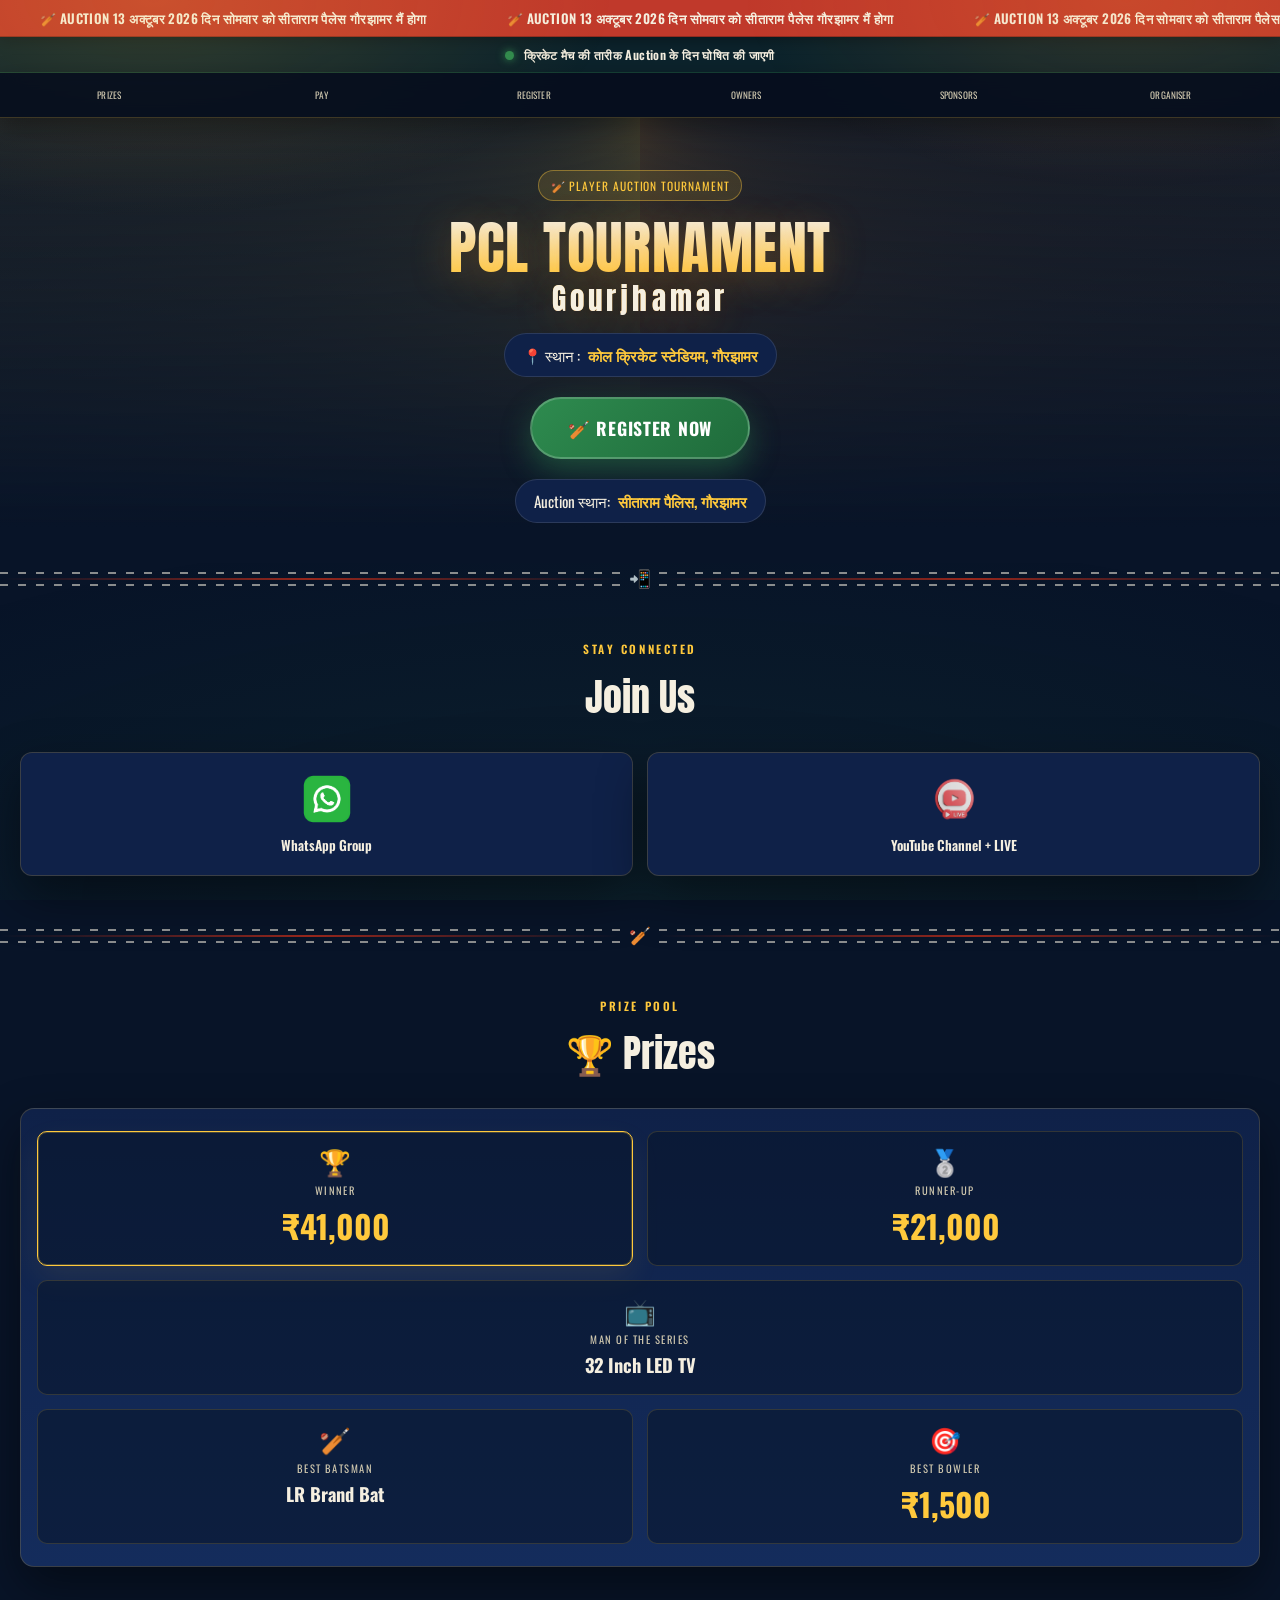
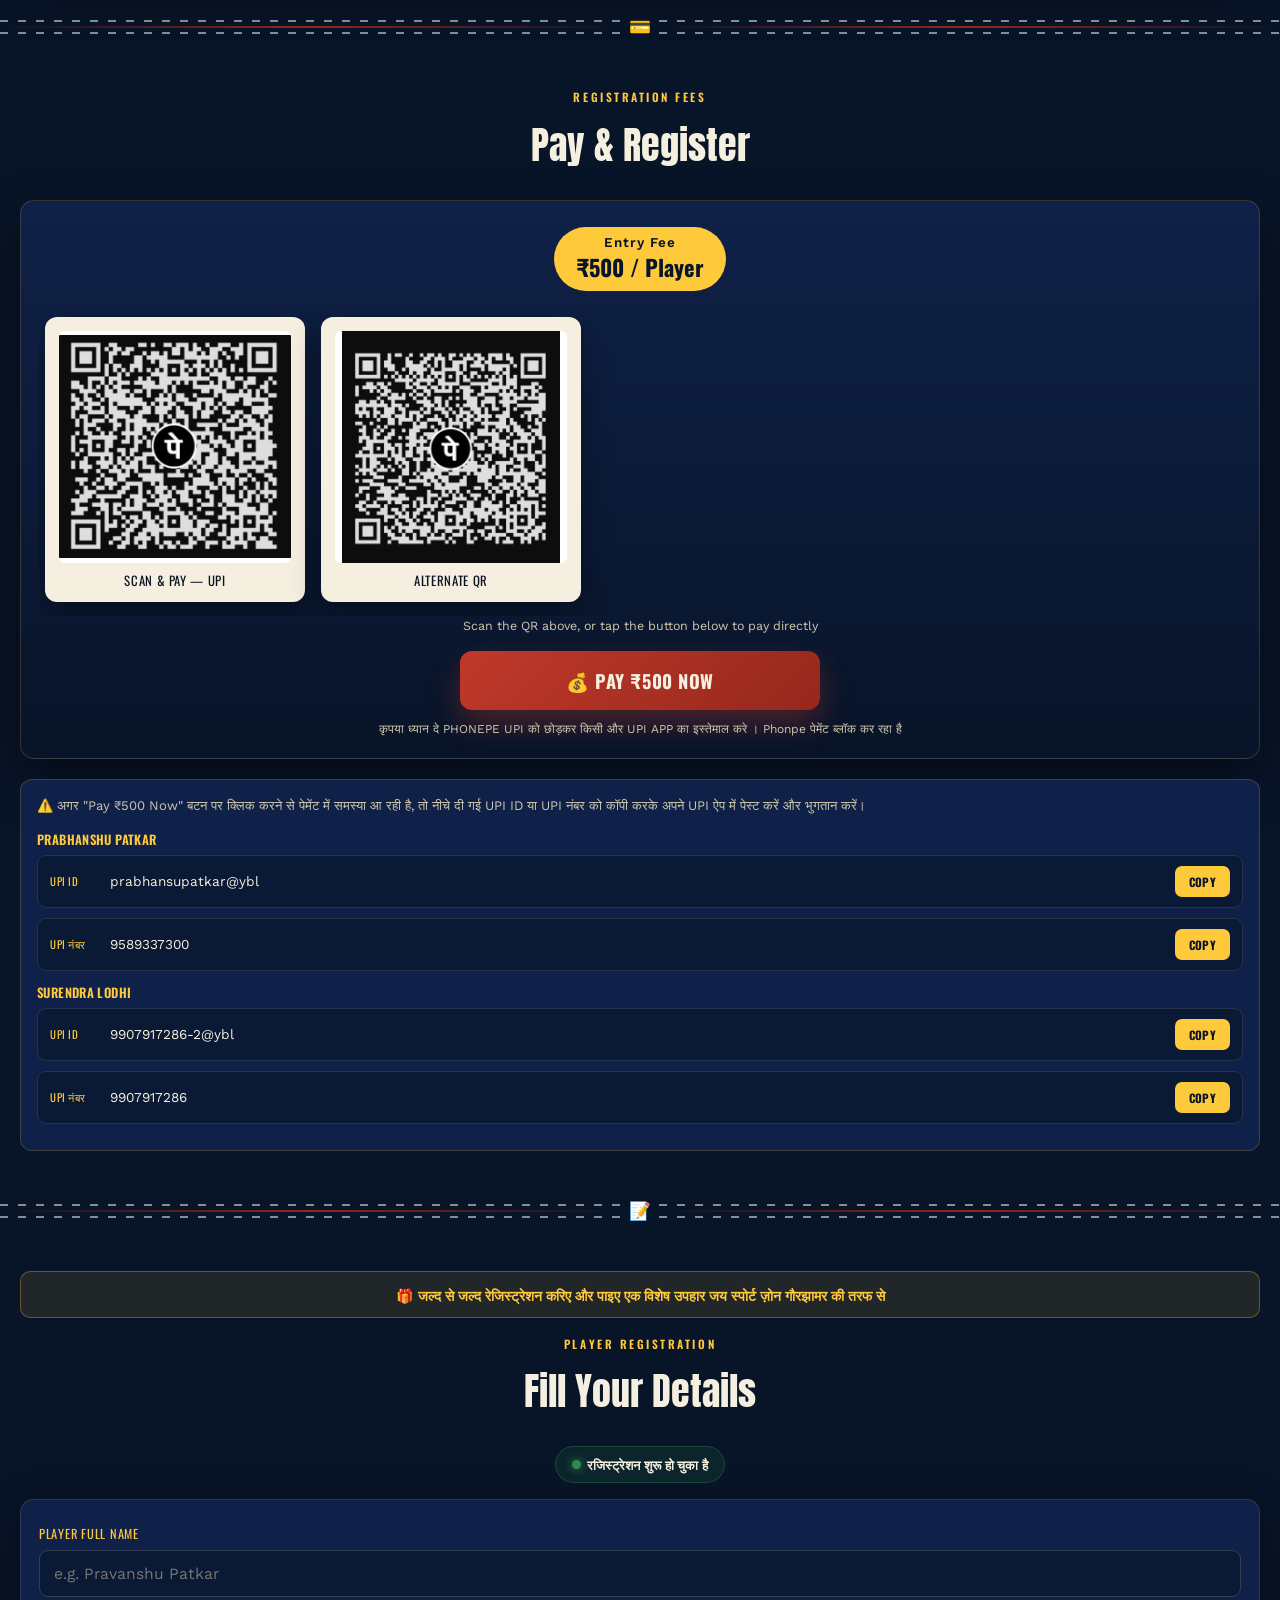
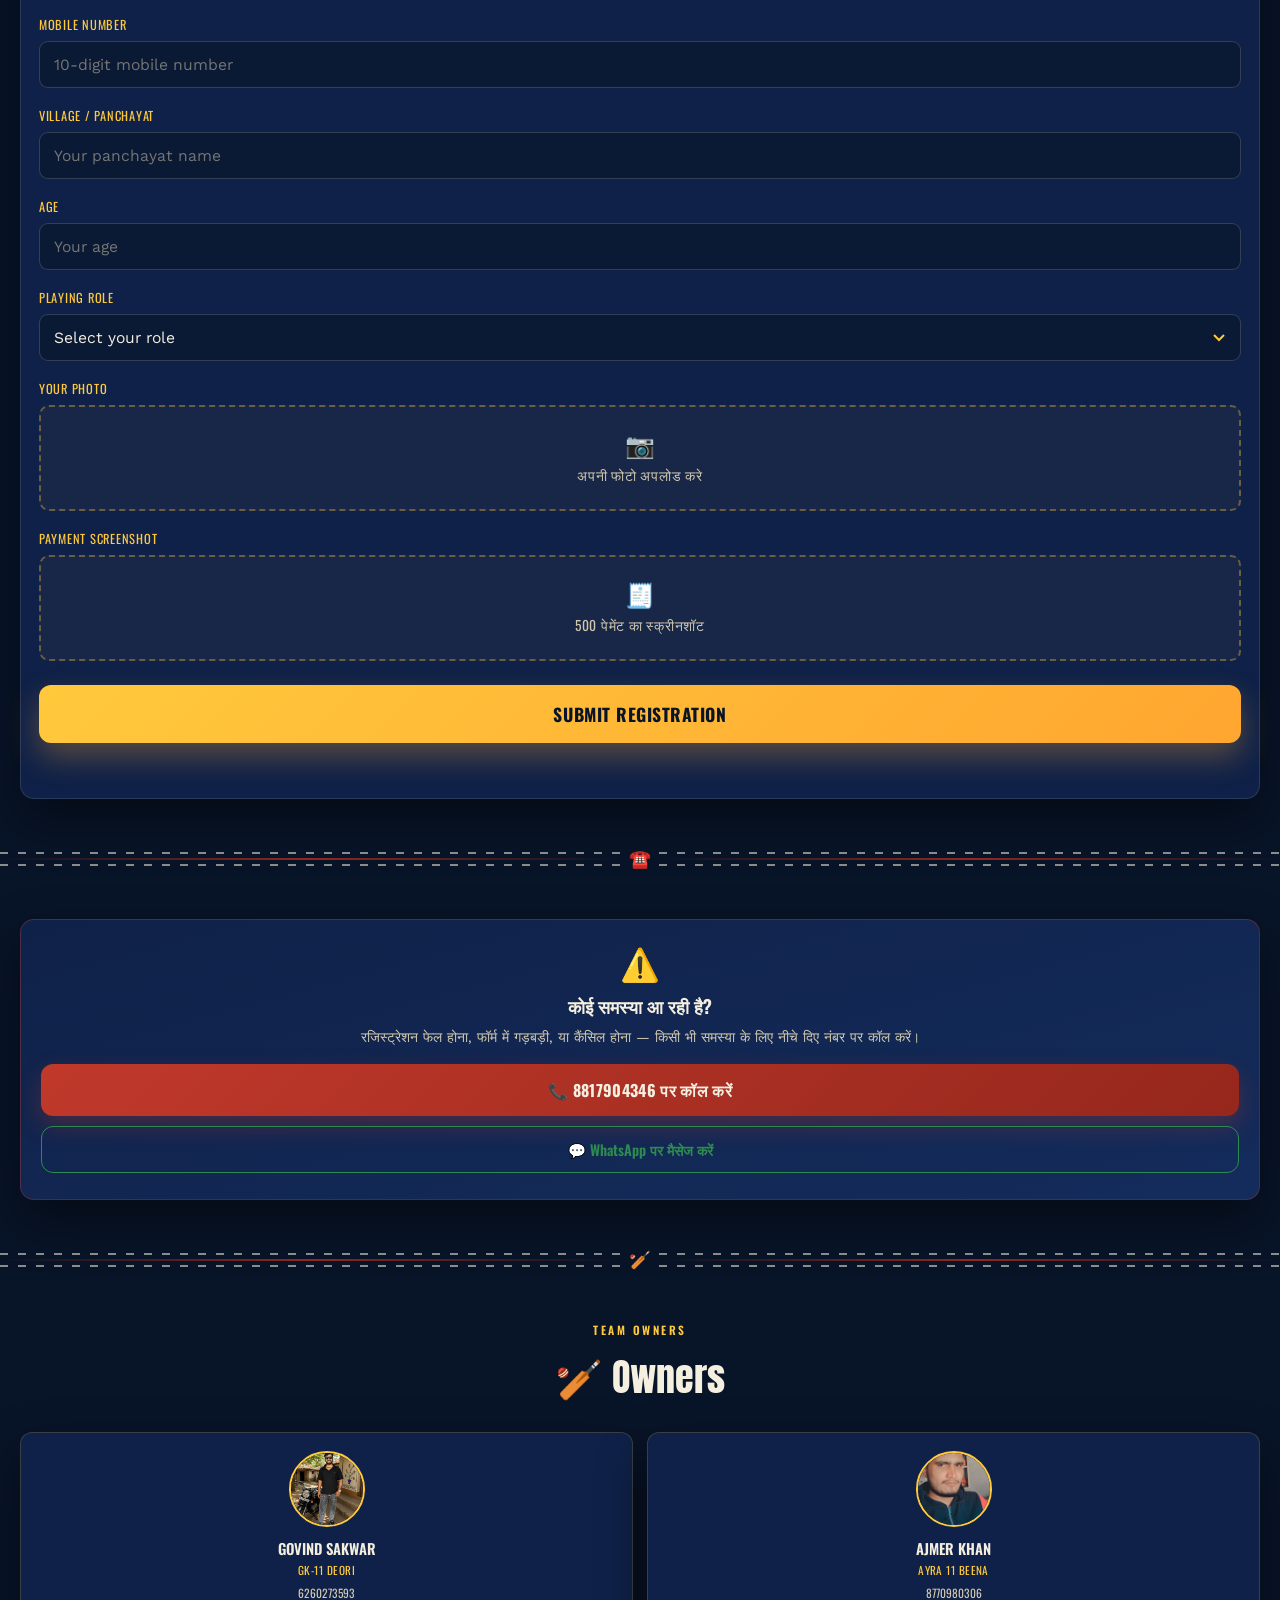
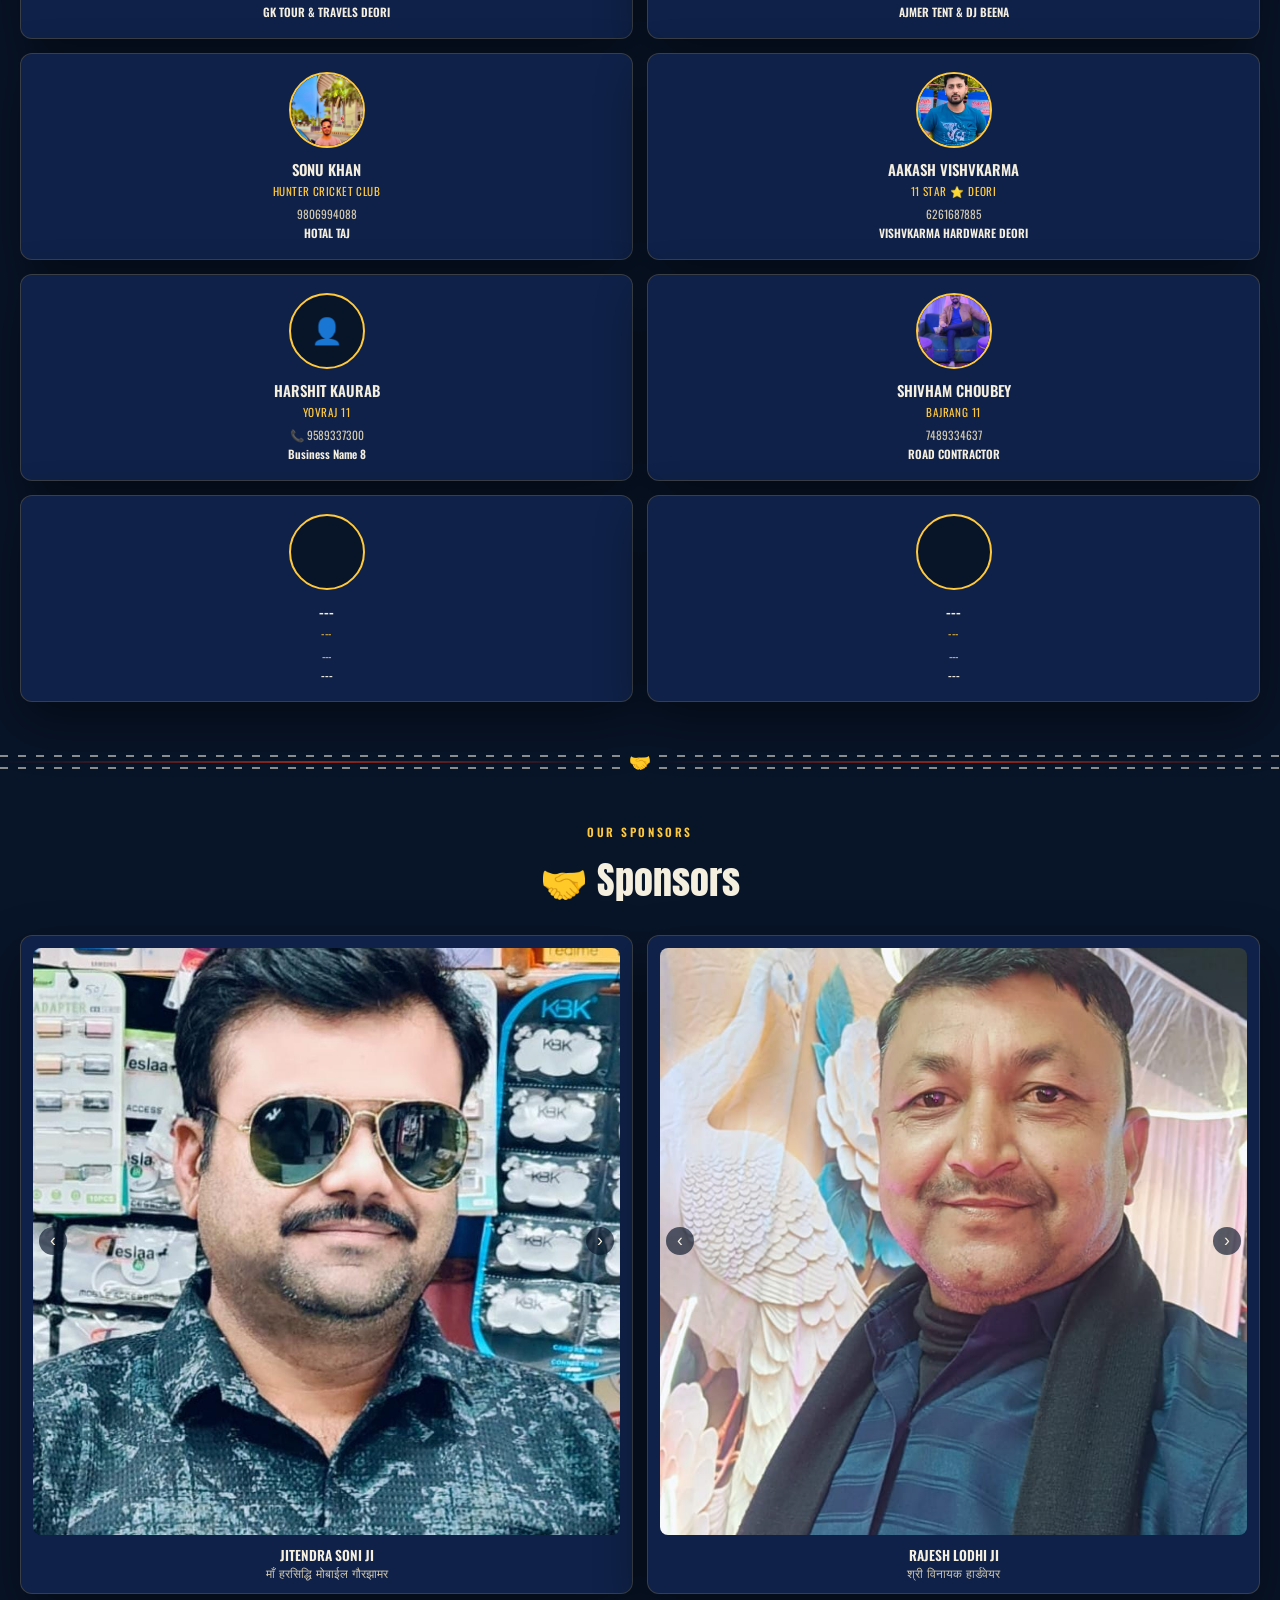
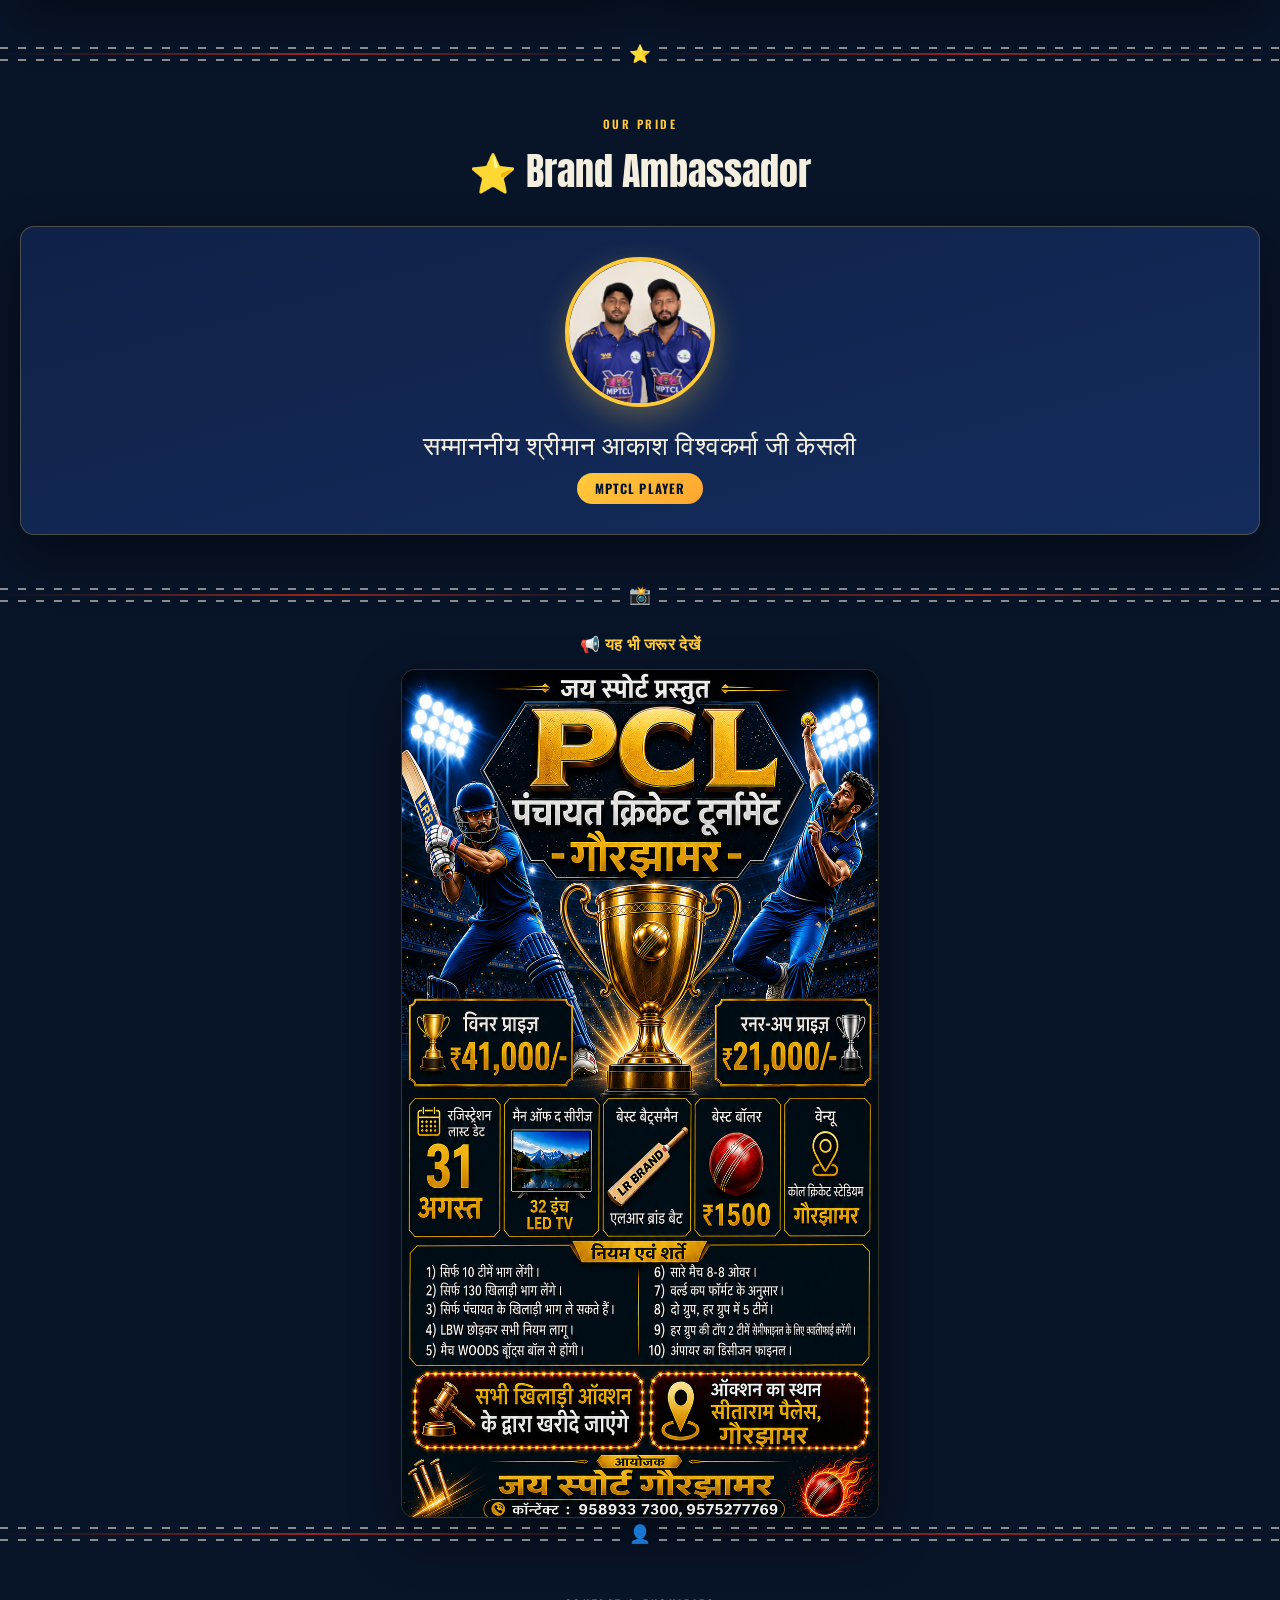
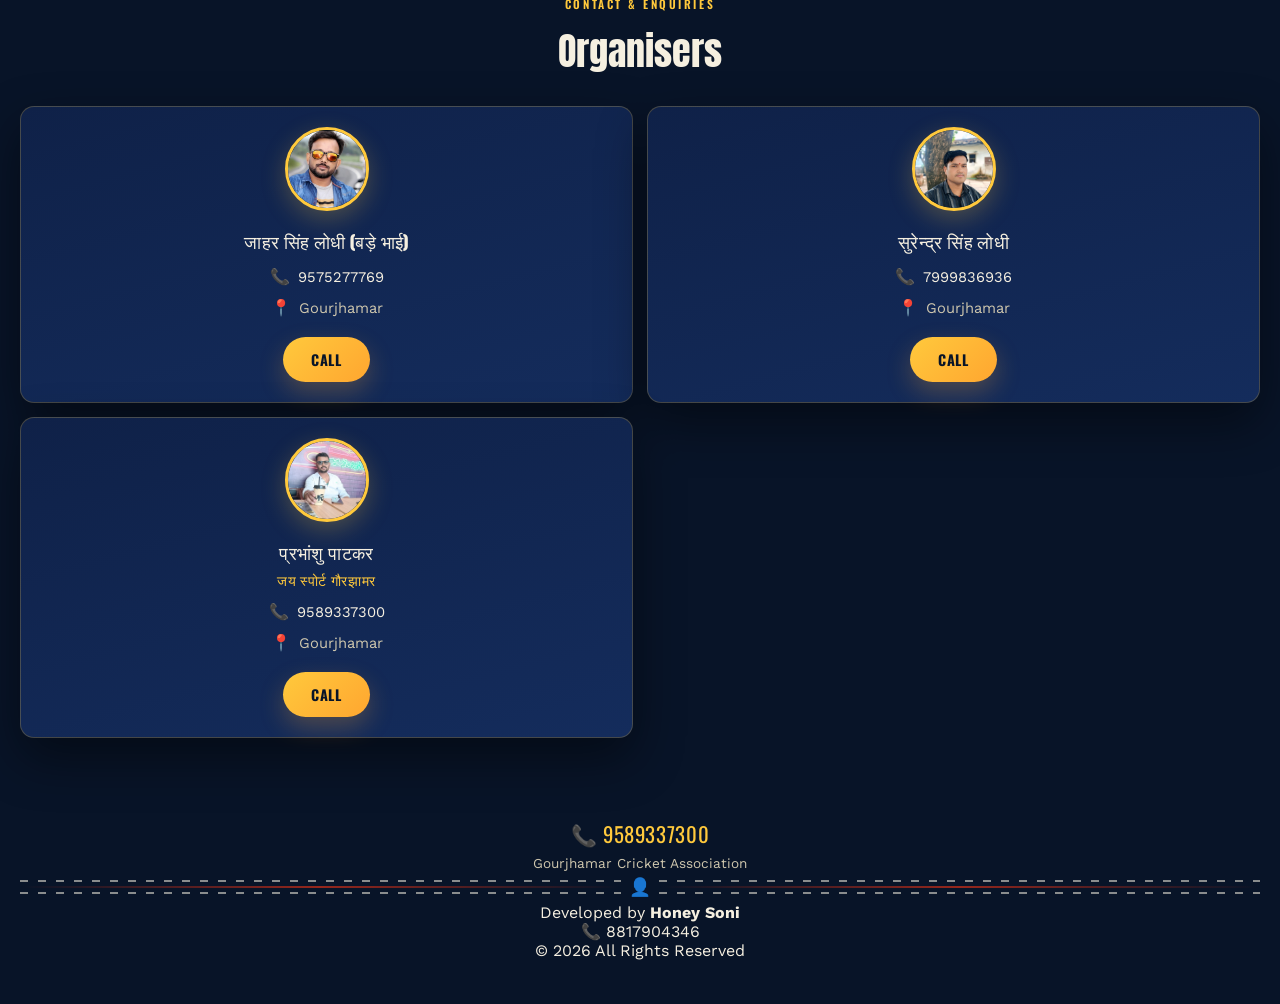
==== commit 0e6be536: "Fix typo in print statement" ====
--- a/index.html
+++ b/index.html
@@ -49,9 +49,9 @@
 
   <div class="ticker-bar">
   <div class="ticker-track">
-    <span>🏏 AUCTION 7 अक्टूबर 2026 दिन सोमवार को सीताराम पैलेस गौरझामर मैं होगा</span>
-    <span>🏏 AUCTION 7 अक्टूबर 2026 दिन सोमवार को सीताराम पैलेस गौरझामर मैं होगा</span>
-    <span>🏏 AUCTION 7 अक्टूबर 2026 दिन सोमवार को सीताराम पैलेस गौरझामर मैं होगा</span>
+    <span>🏏 AUCTION 13 अक्टूबर 2026 दिन सोमवार को सीताराम पैलेस गौरझामर मैं होगा</span>
+    <span>🏏 AUCTION 13 अक्टूबर 2026 दिन सोमवार को सीताराम पैलेस गौरझामर मैं होगा</span>
+    <span>🏏 AUCTION 13 अक्टूबर 2026 दिन सोमवार को सीताराम पैलेस गौरझामर मैं होगा</span>
   </div>
 </div>
 
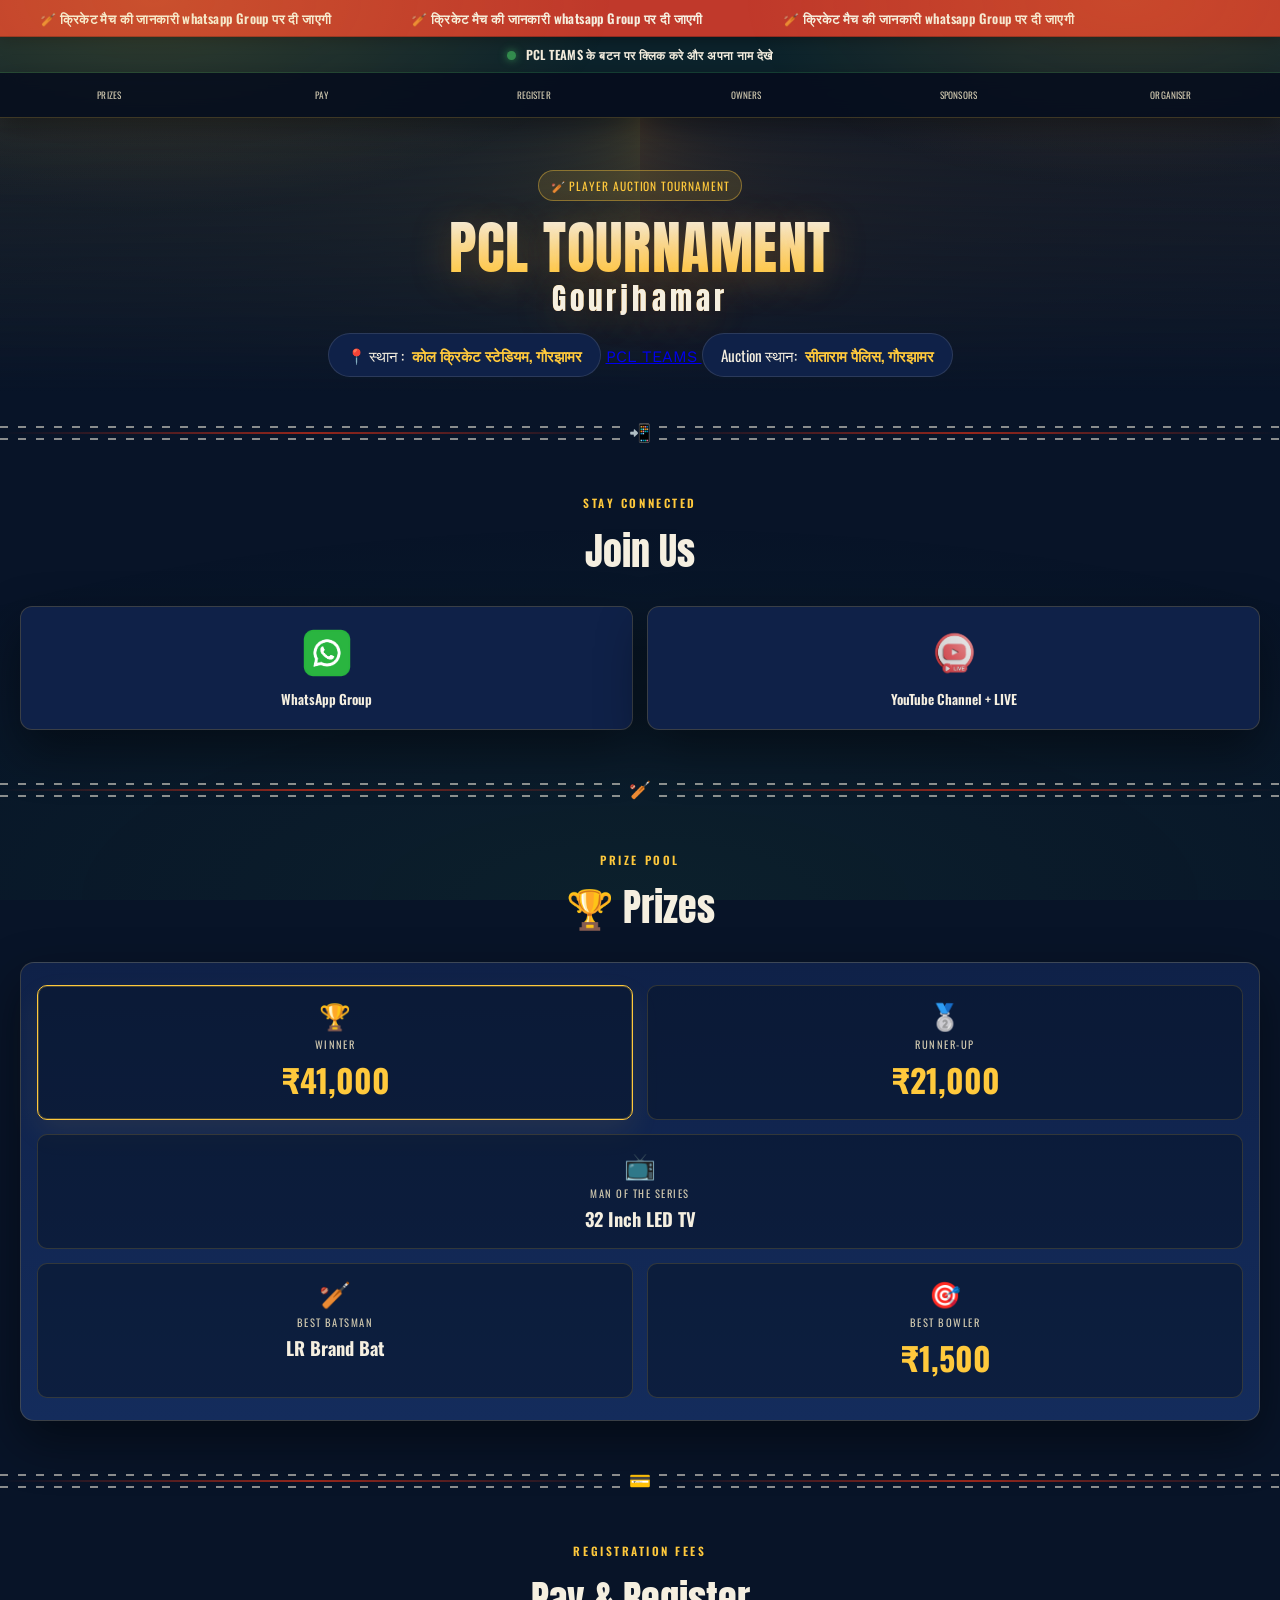
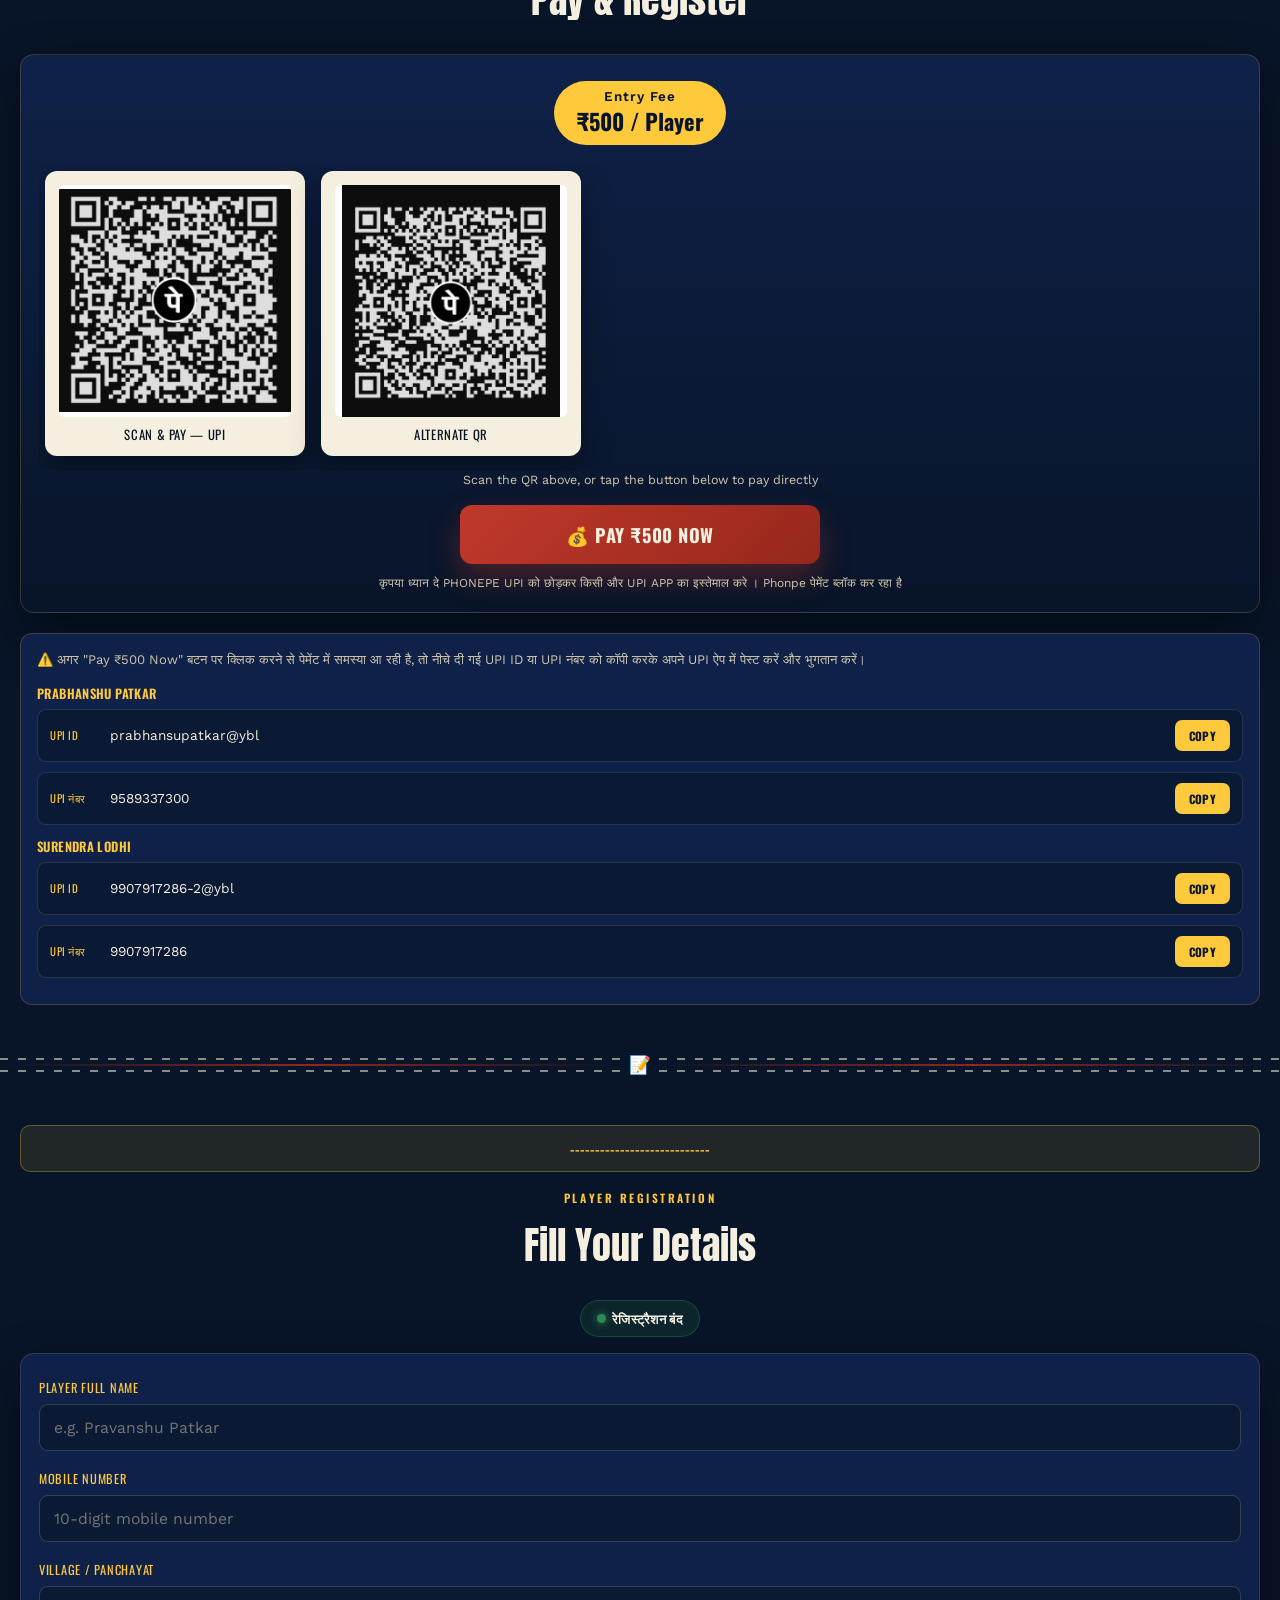
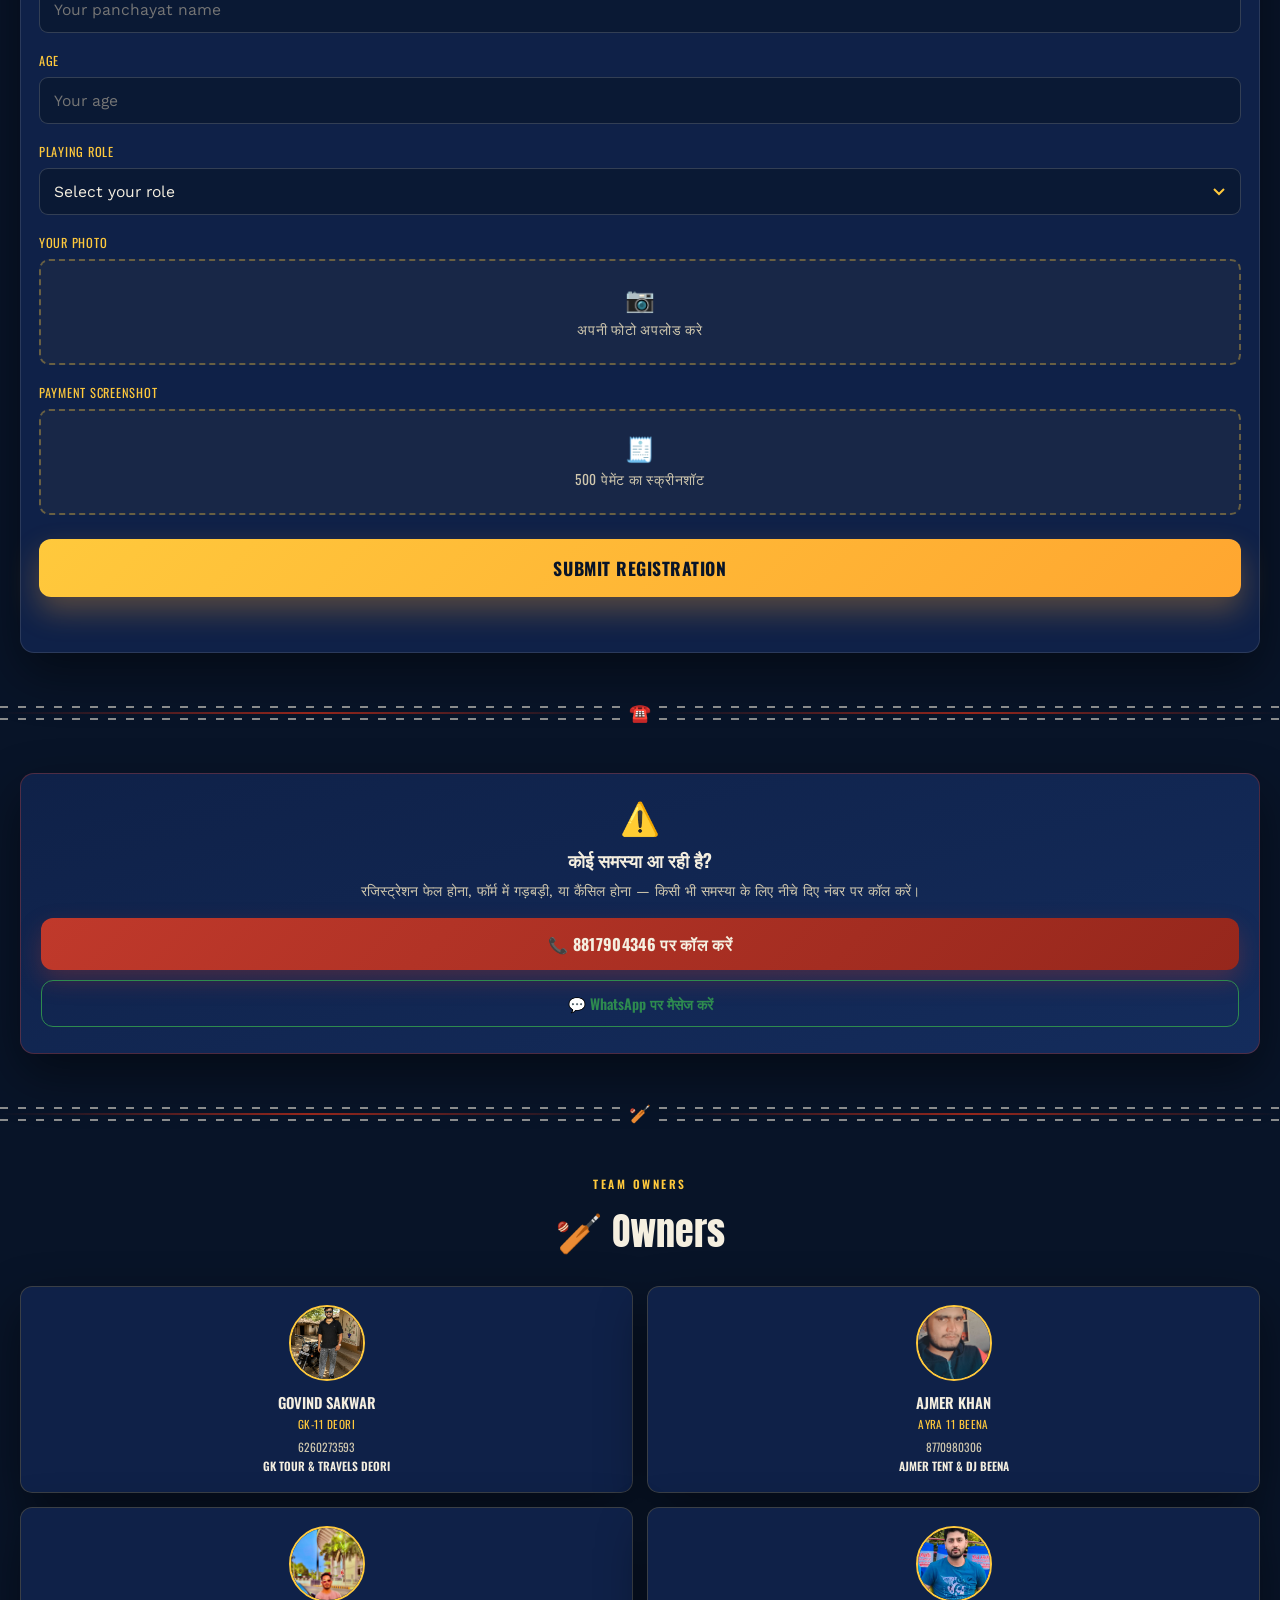
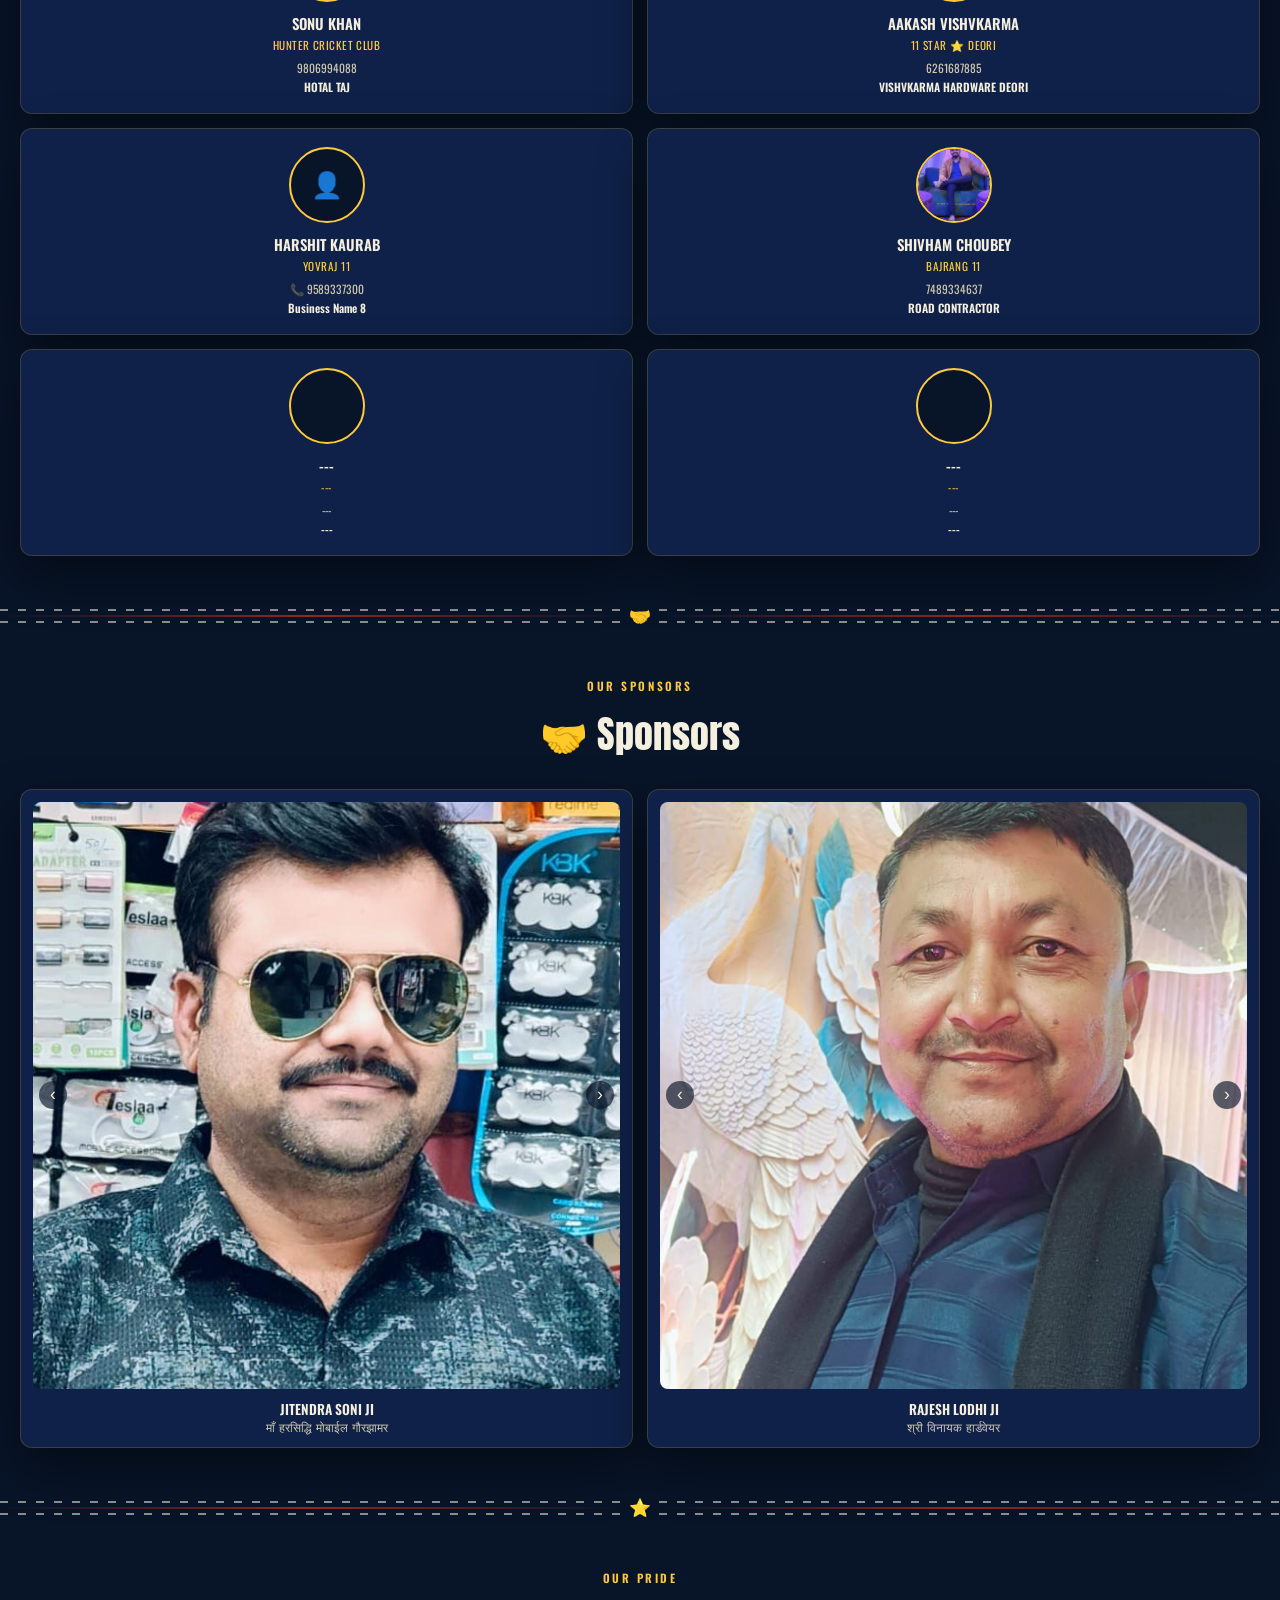
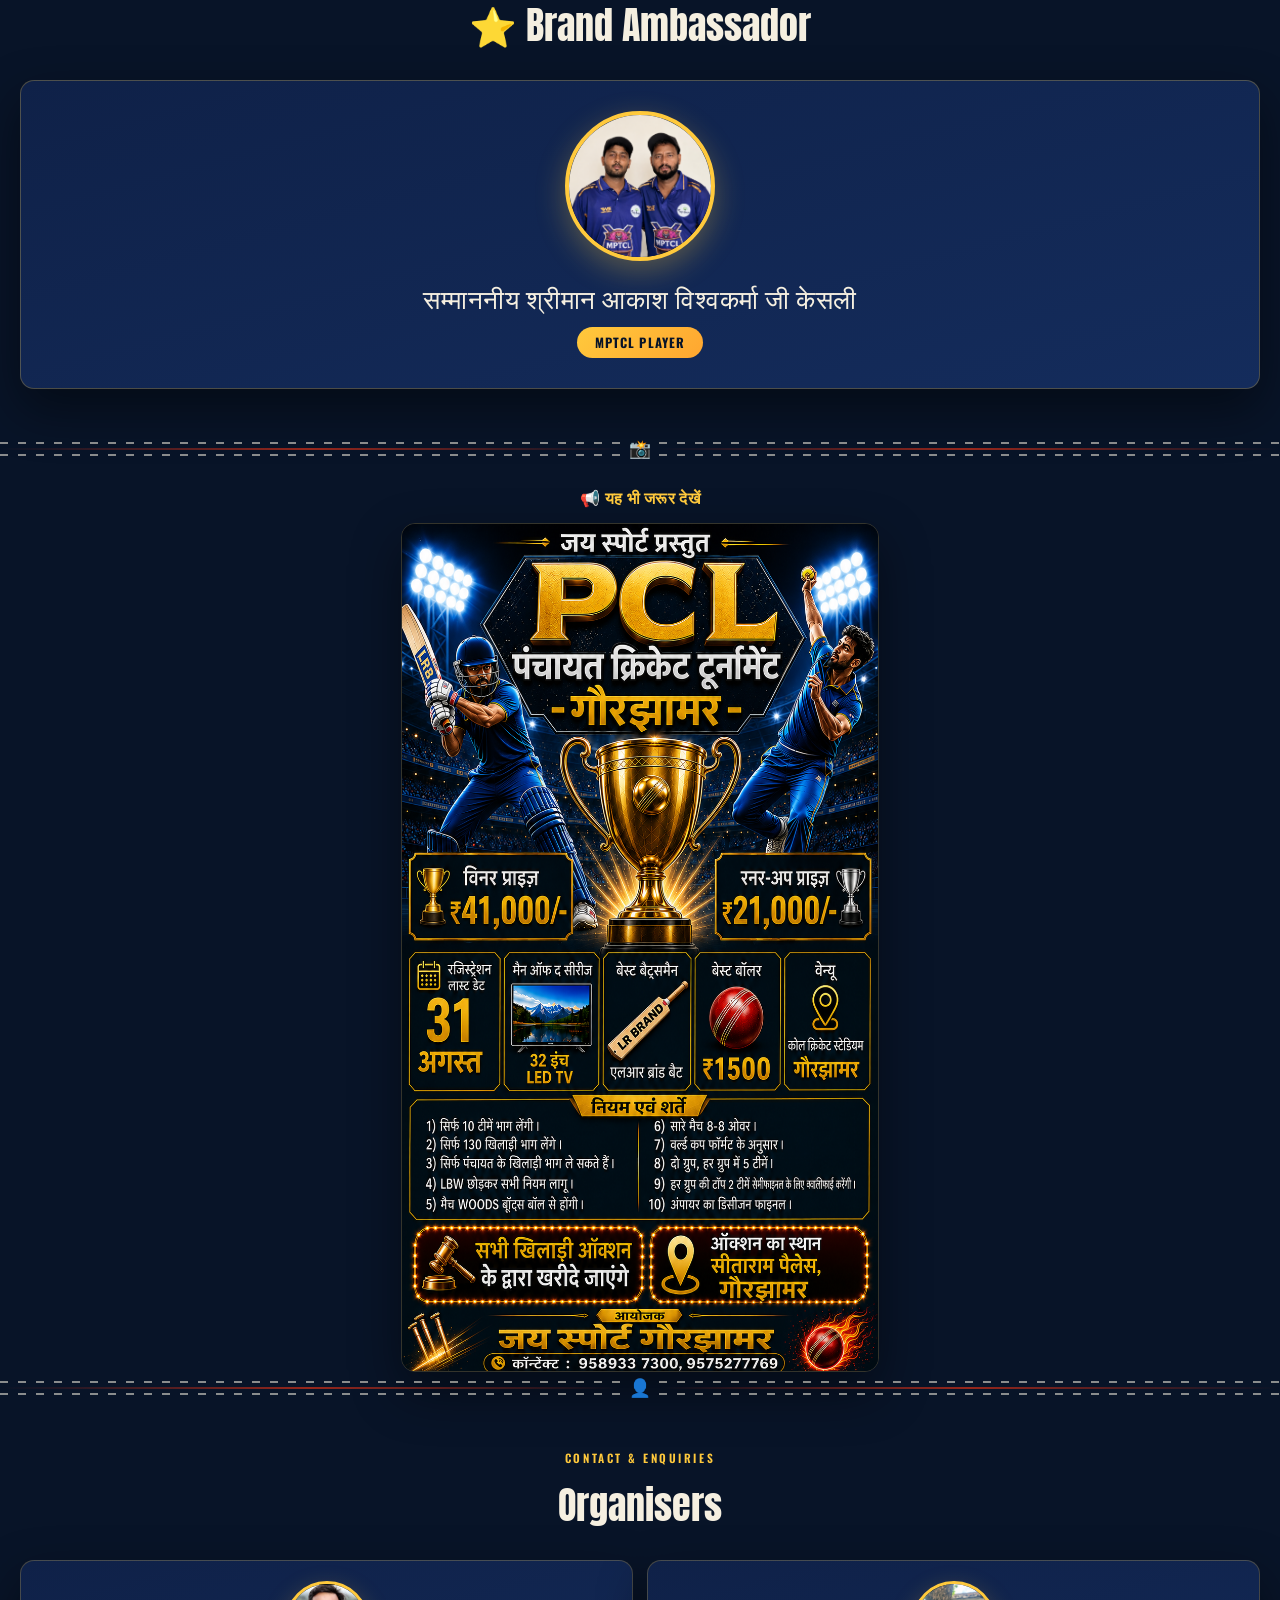
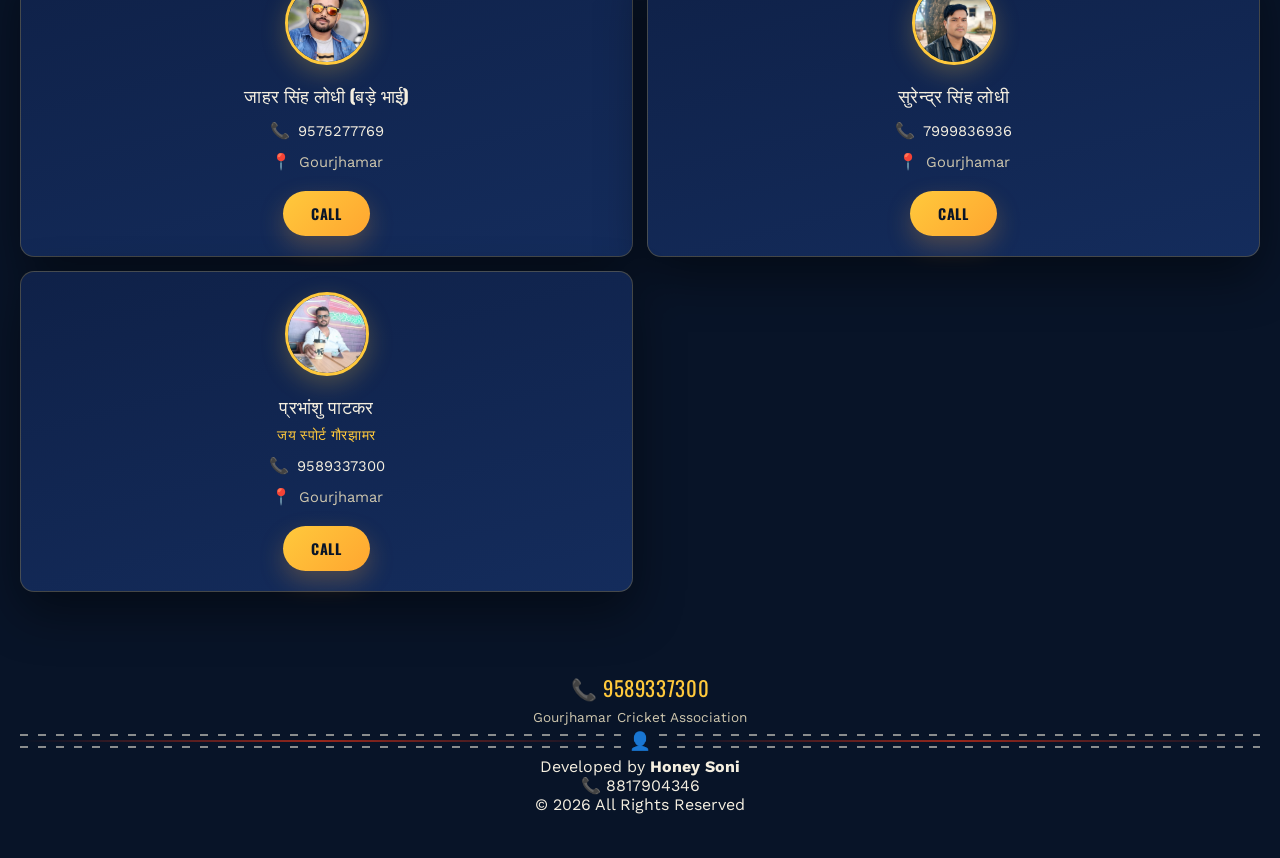
==== commit 27e7a9c9: "teams update" ====
--- a/index.html
+++ b/index.html
@@ -1,46 +1,50 @@
 <!DOCTYPE html>
 <html lang="en">
+
 <head>
-<meta charset="UTF-8">
-<meta name="viewport" content="width=device-width, initial-scale=1.0">
-<title>PCL Tournament — Gourjhamar</title>
-<meta name="description" content="PCL Tournament, Gourjhamar — Koal Cricket Stadium. Player registration & prize details.">
-<link rel="stylesheet" href="style.css">
+  <meta charset="UTF-8">
+  <meta name="viewport" content="width=device-width, initial-scale=1.0">
+  <title>PCL Tournament — Gourjhamar</title>
+  <meta name="description"
+    content="PCL Tournament, Gourjhamar — Koal Cricket Stadium. Player registration & prize details.">
+  <link rel="stylesheet" href="style.css">
 </head>
+
 <body>
 
   <!-- ================= notification popup ================= -->
 
   <div class="reg-notify" id="regNotify">
-  <span class="reg-notify-icon">✅</span>
-  <div class="reg-notify-text">
-    <span id="regNotifyName">Player Name</span> ने अभी रजिस्ट्रेशन किया
+    <span class="reg-notify-icon">✅</span>
+    <div class="reg-notify-text">
+      <span id="regNotifyName">Player Name</span> ने अभी रजिस्ट्रेशन किया
+    </div>
   </div>
-</div>
-
-   <!-- ================= INFO MODAL POPUP ================= -->
+
+  <!-- ================= INFO MODAL POPUP ================= -->
 
 
   <div class="info-modal-overlay" id="infoModalOverlay">
-  <div class="info-modal">
-    <button type="button" class="info-modal-close" id="infoModalClose" aria-label="Close">✕</button>
-    <div class="info-modal-title">⚠️ महत्वपूर्ण सूचना</div>
-    <div class="info-modal-body">
-      <p>रजिस्ट्रेशन करने से पहले कृपया निम्नलिखित बातों का ध्यान रखें:</p>
-      <ul>
-        <li>🔄 सबसे पहले पेज को <b>रिफ्रेश</b> करें।</li>
-        <li>📶 अपना <b>इंटरनेट कनेक्शन</b> चेक कर लें।</li>
-        <li>✍️ फॉर्म में सारी जानकारी <b>ध्यान से और सही-सही</b> भरें।</li>
-        <li>⏳ Submit बटन दबाने के बाद, जब तक फॉर्म सर्वर पर सबमिट न हो जाए, <b>कृपया प्रतीक्षा करें।</b></li>
-        <li>📞 किसी भी समस्या के लिए संपर्क करें: <a href="tel:8817904346" class="info-modal-phone">8817904346</a></li>
-      </ul>
-    </div>
-    <button type="button" class="info-modal-btn" id="infoModalOk">समझ गया / OK</button>
+    <div class="info-modal">
+      <button type="button" class="info-modal-close" id="infoModalClose" aria-label="Close">✕</button>
+      <div class="info-modal-title">⚠️ महत्वपूर्ण सूचना</div>
+      <div class="info-modal-body">
+        <p>रजिस्ट्रेशन करने से पहले कृपया निम्नलिखित बातों का ध्यान रखें:</p>
+        <ul>
+          <li>🔄 सबसे पहले पेज को <b>रिफ्रेश</b> करें।</li>
+          <li>📶 अपना <b>इंटरनेट कनेक्शन</b> चेक कर लें।</li>
+          <li>✍️ फॉर्म में सारी जानकारी <b>ध्यान से और सही-सही</b> भरें।</li>
+          <li>⏳ Submit बटन दबाने के बाद, जब तक फॉर्म सर्वर पर सबमिट न हो जाए, <b>कृपया प्रतीक्षा करें।</b></li>
+          <li>📞 किसी भी समस्या के लिए संपर्क करें: <a href="tel:8817904346" class="info-modal-phone">8817904346</a>
+          </li>
+        </ul>
+      </div>
+      <button type="button" class="info-modal-btn" id="infoModalOk">समझ गया / OK</button>
+    </div>
   </div>
-</div>
-
-    <!-- ================= INTRO AUDIO CODE ================= -->
-  
+
+  <!-- ================= INTRO AUDIO CODE ================= -->
+
 
   <!-- <audio id="introAudio" src="intro-sound.mp3" preload="auto"></audio>
 <button type="button" id="soundBtn" class="sound-btn">🔊 Tap to play Sound</button> -->
@@ -48,59 +52,61 @@
   <!-- ================= TICKER TOP RED LINE ================= -->
 
   <div class="ticker-bar">
-  <div class="ticker-track">
-    <span>🏏 AUCTION 13 अक्टूबर 2026 दिन सोमवार को सीताराम पैलेस गौरझामर मैं होगा</span>
-    <span>🏏 AUCTION 13 अक्टूबर 2026 दिन सोमवार को सीताराम पैलेस गौरझामर मैं होगा</span>
-    <span>🏏 AUCTION 13 अक्टूबर 2026 दिन सोमवार को सीताराम पैलेस गौरझामर मैं होगा</span>
+    <div class="ticker-track">
+      <span>🏏 क्रिकेट मैच की जानकारी whatsapp Group पर दी जाएगी </span>
+      <span>🏏 क्रिकेट मैच की जानकारी whatsapp Group पर दी जाएगी </span>
+      <span>🏏 क्रिकेट मैच की जानकारी whatsapp Group पर दी जाएगी </span>
+    </div>
   </div>
-</div>
-
-<div class="live-badge-top">
-  <span class="live-dot"></span> क्रिकेट मैच की तारीक Auction के दिन घोषित की जाएगी
-</div>
-
-<!-- ================= NAVBAR ================= -->
+
+  <div class="live-badge-top">
+    <span class="live-dot"></span> PCL TEAMS के बटन पर क्लिक करे और अपना नाम देखे 
+  </div>
+
+  <!-- ================= NAVBAR ================= -->
 
   <nav class="quicknav" id="quicknav">
-  <div class="quicknav-scroll">
-    <a href="#prizes" class="quicknav-link" data-target="prizes"><span>Prizes</span></a>
-    <a href="#payment" class="quicknav-link" data-target="payment"><span>Pay</span></a>
-    <a href="#register" class="quicknav-link" data-target="register"><span>Register</span></a>
-    <a href="#owners" class="quicknav-link" data-target="owners"><span>Owners</span></a>
-    <a href="#sponsors" class="quicknav-link" data-target="sponsors"><span>Sponsors</span></a>
-    <a href="#organiser" class="quicknav-link" data-target="organiser"><span>Organiser</span></a>
-  </div>
-</nav>
-  
-
-<div class="floodlights"></div>
-
-<div class="wrap">
-
-  <!-- ================= HERO ================= -->
-  <header class="hero">
-    <div class="badge-row">
-      <span class="chip">🏏 Player Auction Tournament</span>
-    </div>
-
-    
-<!-- 
+    <div class="quicknav-scroll">
+      <a href="#prizes" class="quicknav-link" data-target="prizes"><span>Prizes</span></a>
+      <a href="#payment" class="quicknav-link" data-target="payment"><span>Pay</span></a>
+      <a href="#register" class="quicknav-link" data-target="register"><span>Register</span></a>
+      <a href="#owners" class="quicknav-link" data-target="owners"><span>Owners</span></a>
+      <a href="#sponsors" class="quicknav-link" data-target="sponsors"><span>Sponsors</span></a>
+      <a href="#organiser" class="quicknav-link" data-target="organiser"><span>Organiser</span></a>
+    </div>
+  </nav>
+
+
+  <div class="floodlights"></div>
+
+  <div class="wrap">
+
+    <!-- ================= HERO ================= -->
+    <header class="hero">
+      <div class="badge-row">
+        <span class="chip">🏏 Player Auction Tournament</span>
+      </div>
+
+
+      <!-- 
     <div class="presents-block">
       <div class="presents-brand">LR BRAND (LAKSHYA)</div>
       <div class="presents-name">DEORI</div>
       <div class="presents-tag">Presents</div>
     </div> -->
-    
-    <h1>PCL TOURNAMENT <span>Gourjhamar</span></h1>
-    <div class="venue">📍 स्थान : <b>कोल क्रिकेट स्टेडियम, गौरझामर </b></div>
-
-    <!-- ================= REGISTER BUTTON ================= -->
-
-        <a href="#register" class="register-now-btn">🏏 REGISTER NOW</a>
-
-    <!-- ================= LR BRAND ================= -->
-
-    <!-- <div class="venue auction-venue"> PRESENTED BY <b>LR BRAND, DEORI</b></div>
+
+      <h1>PCL TOURNAMENT <span>Gourjhamar</span></h1>
+      <div class="venue">📍 स्थान : <b>कोल क्रिकेट स्टेडियम, गौरझामर </b></div>
+
+      <!-- ================= REGISTER BUTTON ================= -->
+
+      <a href="teams.html" class="register-btn">
+        PCL TEAMS
+      </a>
+
+      <!-- ================= LR BRAND ================= -->
+
+      <!-- <div class="venue auction-venue"> PRESENTED BY <b>LR BRAND, DEORI</b></div>
 
 
     <div class="lr-brand-block">
@@ -113,8 +119,8 @@
     </div> -->
 
 
-    <!-- ================= COUNTDOWN ================= -->
-<!-- 
+      <!-- ================= COUNTDOWN ================= -->
+      <!-- 
     <div class="countdown-box">
       <div class="countdown-label">⏳ Registration Closes In</div>
       <div class="countdown-timer" id="countdownTimer">
@@ -129,82 +135,90 @@
       <div class="countdown-date">Last Date: 31 August</div>
     </div> -->
 
-    <div class="venue auction-venue"> Auction स्थान: <b>सीताराम पैलिस, गौरझामर</b></div>
-
-  </header>
-
-  <div class="stitch-row"><div class="stitch-line"></div><span class="stitch-icon">📲</span><div class="stitch-line"></div></div>
-  
-   <!-- ================= SOCIAL LINKS ================= -->
-   <section class="section" id="social">
-     <div class="section-head">
-       <span class="eyebrow">Stay Connected</span>
-       <h2>Join Us</h2>
-     </div>
-     <div class="social-grid">
-       <a href="https://chat.whatsapp.com/EVYSmc2tk7J5RqmkYO0sqC?s=cl&p=a&ilr=1" target="_blank" rel="noopener" class="social-card">
-         <img src="whatsapp.png" alt="WhatsApp Group">
-         <span>WhatsApp Group</span>
-       </a >
-       <a href="https://youtube.com/@likergaming?si=TWZhZ6_O1MfGJOFC" target="_blank" rel="noopener" class="social-card">
-         <img src="youtube.png" alt="YouTube Channel">
-         <span>YouTube Channel + LIVE</span>
-       </a>
-     </div>
-   </section>
-  <!-- <div class="stitch-row"><div class="stitch-line"></div><span class="stitch-icon">🏏</span><div class="stitch-line"></div></div> -->
-  
-  <!-- <section class="section video-section">
+      <div class="venue auction-venue"> Auction स्थान: <b>सीताराम पैलिस, गौरझामर</b></div>
+
+    </header>
+
+    <div class="stitch-row">
+      <div class="stitch-line"></div><span class="stitch-icon">📲</span>
+      <div class="stitch-line"></div>
+    </div>
+
+    <!-- ================= SOCIAL LINKS ================= -->
+    <section class="section" id="social">
+      <div class="section-head">
+        <span class="eyebrow">Stay Connected</span>
+        <h2>Join Us</h2>
+      </div>
+      <div class="social-grid">
+        <a href="https://chat.whatsapp.com/EVYSmc2tk7J5RqmkYO0sqC?s=cl&p=a&ilr=1" target="_blank" rel="noopener"
+          class="social-card">
+          <img src="whatsapp.png" alt="WhatsApp Group">
+          <span>WhatsApp Group</span>
+        </a>
+        <a href="https://youtube.com/@likergaming?si=TWZhZ6_O1MfGJOFC" target="_blank" rel="noopener"
+          class="social-card">
+          <img src="youtube.png" alt="YouTube Channel">
+          <span>YouTube Channel + LIVE</span>
+        </a>
+      </div>
+    </section>
+    <!-- <div class="stitch-row"><div class="stitch-line"></div><span class="stitch-icon">🏏</span><div class="stitch-line"></div></div> -->
+
+    <!-- <section class="section video-section">
     <div class="video-caption">📢 क्रप्या इस विडिओ को जरूर देखे</div>
     <div class="video-wrap">
       <video class="promo-video" controls playsinline poster="video-poster.jpg">
        <video class="promo-video" id="promoVideo" controls playsinline muted autoplay loop poster="video-poster.jpg"></video> -->
-        <!-- <source src="tournament-promo.mp4" type="video/mp4">
+    <!-- <source src="tournament-promo.mp4" type="video/mp4">
         Your browser does not support the video tag. -->
-      <!-- </video>
+    <!-- </video>
     </div>
   </section> -->
-   
-  <div class="stitch-row"><div class="stitch-line"></div><span class="stitch-icon">🏏</span><div class="stitch-line"></div></div>
-
-  <!-- ================= PRIZES ================= -->
-  <section class="section" id="prizes">
-    <div class="section-head">
-      <span class="eyebrow">Prize Pool</span>
-      <h2>🏆 Prizes</h2>
-    </div>
-    <div class="scoreboard">
-      <div class="prize-grid">
-        <div class="prize-card winner">
-          <div class="icon">🏆</div>
-          <div class="tag">Winner</div>
-          <div class="amount">₹41,000</div>
-        </div>
-        <div class="prize-card">
-          <div class="icon">🥈</div>
-          <div class="tag">Runner-Up</div>
-          <div class="amount">₹21,000</div>
-        </div>
-        <div class="prize-card full">
-          <div class="icon">📺</div>
-          <div class="tag">Man of the Series</div>
-          <div class="amount small">32 Inch LED TV</div>
-        </div>
-        <div class="prize-card">
-          <div class="icon">🏏</div>
-          <div class="tag">Best Batsman</div>
-          <div class="amount small">LR Brand Bat</div>
-        </div>
-        <div class="prize-card">
-          <div class="icon">🎯</div>
-          <div class="tag">Best Bowler</div>
-          <div class="amount">₹1,500</div>
-        </div>
-      </div>
-    </div>
-  </section>
-
-  <!-- <div class="stitch-row"><div class="stitch-line"></div><span class="stitch-icon">🎯</span><div class="stitch-line"></div></div>
+
+    <div class="stitch-row">
+      <div class="stitch-line"></div><span class="stitch-icon">🏏</span>
+      <div class="stitch-line"></div>
+    </div>
+
+    <!-- ================= PRIZES ================= -->
+    <section class="section" id="prizes">
+      <div class="section-head">
+        <span class="eyebrow">Prize Pool</span>
+        <h2>🏆 Prizes</h2>
+      </div>
+      <div class="scoreboard">
+        <div class="prize-grid">
+          <div class="prize-card winner">
+            <div class="icon">🏆</div>
+            <div class="tag">Winner</div>
+            <div class="amount">₹41,000</div>
+          </div>
+          <div class="prize-card">
+            <div class="icon">🥈</div>
+            <div class="tag">Runner-Up</div>
+            <div class="amount">₹21,000</div>
+          </div>
+          <div class="prize-card full">
+            <div class="icon">📺</div>
+            <div class="tag">Man of the Series</div>
+            <div class="amount small">32 Inch LED TV</div>
+          </div>
+          <div class="prize-card">
+            <div class="icon">🏏</div>
+            <div class="tag">Best Batsman</div>
+            <div class="amount small">LR Brand Bat</div>
+          </div>
+          <div class="prize-card">
+            <div class="icon">🎯</div>
+            <div class="tag">Best Bowler</div>
+            <div class="amount">₹1,500</div>
+          </div>
+        </div>
+      </div>
+    </section>
+
+    <!-- <div class="stitch-row"><div class="stitch-line"></div><span class="stitch-icon">🎯</span><div class="stitch-line"></div></div>
 
   ================= RULES =================
   <section class="section" id="rules">
@@ -227,18 +241,21 @@
 </div>
   </section> -->
 
-  <div class="stitch-row"><div class="stitch-line"></div><span class="stitch-icon">💳</span><div class="stitch-line"></div></div>
-
-  <!-- ================= PAYMENT ================= -->
-  <section class="section" id="payment">
-    <div class="section-head">
-      <span class="eyebrow">Registration Fees</span>
-      <h2>Pay & Register</h2>
-    </div>
-    <div class="pay-panel">
-      <div class="fee-tag"><small>Entry Fee</small>₹500 / Player</div>
-
-      <!--
+    <div class="stitch-row">
+      <div class="stitch-line"></div><span class="stitch-icon">💳</span>
+      <div class="stitch-line"></div>
+    </div>
+
+    <!-- ================= PAYMENT ================= -->
+    <section class="section" id="payment">
+      <div class="section-head">
+        <span class="eyebrow">Registration Fees</span>
+        <h2>Pay & Register</h2>
+      </div>
+      <div class="pay-panel">
+        <div class="fee-tag"><small>Entry Fee</small>₹500 / Player</div>
+
+        <!--
         ============================================================
         QR CODE STRIP - swipe/scroll sideways for multiple QR codes.
         ============================================================
@@ -252,32 +269,34 @@
         second image named qr2.jpg. It will show up as a second card
         that the user can swipe to (side-scroll).
       -->
-      <div class="qr-scroll" id="qrScroll">
-        <div class="qr-card">
-          <img src="qr.jpg" alt="Scan to pay via UPI">
-          <div class="qr-label">Scan & Pay — UPI</div>
-        </div>
-
-        <div class="qr-card">
-          <img src="qr2.jpg" alt="Scan to pay via UPI - alternate">
-          <div class="qr-label">Alternate QR</div>
-        </div>
-      </div>
-      <div class="qr-hint">Scan the QR above, or tap the button below to pay directly</div>
-
-      <!--
+        <div class="qr-scroll" id="qrScroll">
+          <div class="qr-card">
+            <img src="qr.jpg" alt="Scan to pay via UPI">
+            <div class="qr-label">Scan & Pay — UPI</div>
+          </div>
+
+          <div class="qr-card">
+            <img src="qr2.jpg" alt="Scan to pay via UPI - alternate">
+            <div class="qr-label">Alternate QR</div>
+          </div>
+        </div>
+        <div class="qr-hint">Scan the QR above, or tap the button below to pay directly</div>
+
+        <!--
         PAY NOW BUTTON
         This opens the user's UPI app with the payee UPI ID + amount
         already filled in. Edit the UPI ID / name inside script.js
         (top of the file — clearly marked) — do NOT edit this button.
       -->
-      <a href="#" id="payNowBtn" class="pay-btn">💰 Pay ₹500 Now</a>
-      <div class="upi-note">कृपया ध्यान दे PHONEPE UPI को छोड़कर किसी और UPI APP का इस्तेमाल करे । Phonpe पेमेंट ब्लॉक कर रहा है</div>
-    </div>
-
-    <div class="upi-fallback">
+        <a href="#" id="payNowBtn" class="pay-btn">💰 Pay ₹500 Now</a>
+        <div class="upi-note">कृपया ध्यान दे PHONEPE UPI को छोड़कर किसी और UPI APP का इस्तेमाल करे । Phonpe पेमेंट ब्लॉक
+          कर रहा है</div>
+      </div>
+
+      <div class="upi-fallback">
         <div class="upi-fallback-msg">
-          ⚠️ अगर "Pay ₹500 Now" बटन पर क्लिक करने से पेमेंट में समस्या आ रही है, तो नीचे दी गई UPI ID या UPI नंबर को कॉपी करके अपने UPI ऐप में पेस्ट करें और भुगतान करें।
+          ⚠️ अगर "Pay ₹500 Now" बटन पर क्लिक करने से पेमेंट में समस्या आ रही है, तो नीचे दी गई UPI ID या UPI नंबर को
+          कॉपी करके अपने UPI ऐप में पेस्ट करें और भुगतान करें।
         </div>
 
         <div class="upi-holder-name">PRABHANSHU PATKAR </div>
@@ -305,253 +324,264 @@
         </div>
 
         <div class="upi-copy-toast" id="upiCopyToast">✅ Copied!</div>
-    </div>
-  </section>
-
-
-  <div class="stitch-row"><div class="stitch-line"></div><span class="stitch-icon">📝</span><div class="stitch-line"></div></div>
-
-  <!-- ================= REGISTRATION FORM ================= -->
-  <section class="section" id="register">
-    <div class="section-head">
-
-       <div class="gift-note">🎁 जल्द से जल्द रेजिस्ट्रेशन करिए और पाइए एक विशेष उपहार जय स्पोर्ट ज़ोन गौरझामर की तरफ से</div>
-      <span class="eyebrow">Player Registration</span>
-      <h2>Fill Your Details</h2>
-    </div>
-
-    <div style="text-align:center;">
-      <div class="live-badge">
-        <span class="live-dot"></span> रजिस्ट्रेशन शुरू हो चुका है
-         <!-- <span class="live-dot"></span> REGISTRATION IS LIVE  -->
-      </div>
-    </div>
-
-
-    <div class="form-panel">
-      <form id="regForm">
-        <div class="field">
-          <label for="playerName">Player Full Name</label>
-          <input type="text" id="playerName" name="playerName" required placeholder="e.g. Pravanshu Patkar">
-        </div>
-
-        <div class="field">
-          <label for="mobile">Mobile Number</label>
-          <input type="tel" id="mobile" name="mobile" required pattern="[0-9]{10}" maxlength="10" placeholder="10-digit mobile number">
-        </div>
-
-        <div class="field">
-          <label for="village">Village / Panchayat</label>
-          <input type="text" id="village" name="village" required placeholder="Your panchayat name">
-        </div>
-
-        <div class="field">
-          <label for="age">Age</label>
-          <input type="number" id="age" name="age" required min="10" max="60" placeholder="Your age">
-        </div>
-
-        <div class="field">
-          <label for="role">Playing Role</label>
-          <select id="role" name="role" required>
-            <option value="" disabled selected>Select your role</option>
-            <option value="Batsman">Batsman</option>
-            <option value="Bowler">Bowler</option>
-            <option value="All-Rounder">All-Rounder</option>
-            <option value="Wicket-Keeper">Wicket-Keeper</option>
-          </select>
-        </div>
-
-        <div class="field">
-          <label>Your Photo</label>
-          <label class="upload" id="playerPhotoLabel">
-            <input type="file" id="playerPhoto" name="playerPhoto" accept="image/*" required>
-            <div class="upload-icon">📷</div>
-            <div class="upload-text">अपनी फोटो अपलोड करे</div>
-            <div class="upload-filename" id="playerPhotoName"></div>
-          </label>
-        </div>
-
-        <div class="field">
-          <label>Payment Screenshot</label>
-          <label class="upload" id="screenshotLabel">
-            <input type="file" id="paymentScreenshot" name="paymentScreenshot" accept="image/*" required>
-            <div class="upload-icon">🧾</div>
-            <div class="upload-text">500 पेमेंट का स्क्रीनशॉट</div>
-            <div class="upload-filename" id="screenshotName"></div>
-          </label>
-        </div>
-
-        <button type="submit" class="submit-btn" id="submitBtn">Submit Registration</button>
-        <div class="form-status" id="formStatus"></div>
-      </form>
-
-          <!-- ================= LOADING / SUCCESS OVERLAY ================= -->
-    <div class="reg-overlay" id="regOverlay">
-
-      <div class="overlay-panel" id="waitPanel">
-        <div class="wait-title">WAIT</div>
-        <div class="cricket-loader">
-          <div class="ball">🏏</div>
-        </div>
-        <div class="wait-sub">आपका फॉर्म सर्वर पर भेजा जा रहा है...</div>
-        <div class="trivia-box">
-          <div class="trivia-label">🤔 इस सवाल का जवाब सोचिए:</div>
-          <div class="trivia-question" id="triviaQuestion"></div>
-        </div>
-      </div>
-
-      <div class="overlay-panel" id="successPanel">
-        <div class="tick-circle">
-          <svg viewBox="0 0 52 52" class="tick-svg">
-            <circle class="tick-circle-bg" cx="26" cy="26" r="23" fill="none"/>
-            <path class="tick-check" fill="none" d="M14 27l7 7 16-16"/>
-          </svg>
-        </div>
-               <div class="success-player-name" id="successPlayerName"></div>
-        <div class="success-title">रजिस्ट्रेशन सफल रहा!</div>
-        <div class="success-sub">आपकी जानकारी सफलतापूर्वक सबमिट हो गई है।</div>
-        <div class="trivia-box trivia-answer-box">
-          <div class="trivia-label">✅ सही जवाब:</div>
-          <div class="trivia-answer" id="triviaAnswer"></div>
-        </div>
-        <div class="help-box">
-          किसी भी समस्या, फॉर्म फेल होने या पूछताछ के लिए संपर्क करें:<br>
-          <a href="tel:8817904346" class="help-number">📞 8817904346</a>
-        </div>
-        <button type="button" class="overlay-close-btn" id="overlayCloseBtn">Done</button>
-      </div>
-
-    </div>
-    </div>
-  </section>
-
-  <div class="stitch-row"><div class="stitch-line"></div><span class="stitch-icon">☎️</span><div class="stitch-line"></div></div>
-
-  <!-- ================= HELP / SUPPORT ================= -->
-  <section class="section" id="help">
-    <div class="help-support-card">
-      <div class="help-support-icon">⚠️</div>
-      <div class="help-support-title">कोई समस्या आ रही है?</div>
-      <div class="help-support-text">
-        रजिस्ट्रेशन फेल होना, फॉर्म में गड़बड़ी, या कैंसिल होना  — किसी भी समस्या के लिए नीचे दिए नंबर पर कॉल करें।
-      </div>
-      <a href="tel:8817904346" class="help-support-call">📞 8817904346 पर कॉल करें</a>
-      <a href="https://wa.me/918817904346" target="_blank" rel="noopener" class="help-support-whatsapp">💬 WhatsApp पर मैसेज करें</a>
-    </div>
-  </section>
-
-  <div class="stitch-row"><div class="stitch-line"></div><span class="stitch-icon">🏏</span><div class="stitch-line"></div></div>
-
-  <!-- ================= OWNERS ================= -->
-<section class="section" id="owners">
-  <div class="section-head">
-    <span class="eyebrow">Team Owners</span>
-    <h2>🏏 Owners</h2>
-  </div>
-
-  <!-- Photo upload: owner1.jpg, owner2.jpg ... owner10.jpg — same folder -->
-  <div class="owners-grid">
-
-    <!-- Owner 1 -->
-    <div class="owner-card">
-      <div class="owner-photo">
-        <img src="owner1.jpg" alt="Owner 1" class="owner-img"
-             onerror="this.parentElement.classList.add('no-photo')">
-      </div>
-      <div class="owner-name">GOVIND SAKWAR</div>
-      <div class="owner-team">GK-11 DEORI</div>
-      <div class="owner-phone"> 6260273593</div>
-      <div class="owner-business">GK TOUR & TRAVELS DEORI</div>
-    </div>
-
-    <!-- Owner 2 -->
-    <div class="owner-card">
-      <div class="owner-photo">
-        <img src="owner2.jpg" alt="Owner 2" class="owner-img"
-             onerror="this.parentElement.classList.add('no-photo')">
-      </div>
-      <div class="owner-name">AJMER KHAN</div>
-      <div class="owner-team">AYRA 11 BEENA</div>
-      <div class="owner-phone">8770980306</div>
-      <div class="owner-business">AJMER TENT & DJ BEENA</div>
-    </div>
-
-    <!-- Owner 3 -->
-    <div class="owner-card">
-      <div class="owner-photo">
-        <img src="owner3.jpg" alt="Owner 3" class="owner-img"
-             onerror="this.parentElement.classList.add('no-photo')">
-      </div>
-      <div class="owner-name">SONU KHAN</div>
-      <div class="owner-team">HUNTER CRICKET CLUB</div>
-      <div class="owner-phone">9806994088</div>
-      <div class="owner-business">HOTAL TAJ</div>
-    </div>
-
-    <!-- Owner 4 -->
-    <div class="owner-card">
-      <div class="owner-photo">
-        <img src="owner4.jpg" alt="Owner 4" class="owner-img"
-             onerror="this.parentElement.classList.add('no-photo')">
-      </div>
-      <div class="owner-name">AAKASH VISHVKARMA</div>
-      <div class="owner-team">11 STAR ⭐ DEORI</div>
-      <div class="owner-phone">6261687885</div>
-      <div class="owner-business">VISHVKARMA HARDWARE DEORI</div>
-    </div>
-    
-    <!-- Owner 8 -->
-    <div class="owner-card">
-      <div class="owner-photo">
-        <img src="owner8.jpg" alt="Owner 8" class="owner-img"
-             onerror="this.parentElement.classList.add('no-photo')">
-      </div>
-      <div class="owner-name">HARSHIT KAURAB</div>
-      <div class="owner-team">YOVRAJ 11</div>
-      <div class="owner-phone">📞 9589337300</div>
-      <div class="owner-business">Business Name 8</div>
-    </div>
-    
-    <!-- Owner 6 -->
-    <div class="owner-card">
-      <div class="owner-photo">
-        <img src="owner6.jpg" alt="Owner 6" class="owner-img"
-             onerror="this.parentElement.classList.add('no-photo')">
-      </div>
-      <div class="owner-name">SHIVHAM CHOUBEY</div>
-      <div class="owner-team">BAJRANG 11</div>
-      <div class="owner-phone">7489334637</div>
-      <div class="owner-business">ROAD CONTRACTOR</div>
-    </div>
-    
-    
-    <!-- Owner 5 -->
-    <div class="owner-card">
-      <div class="owner-photo">
-        <!-- <img src="owner5.jpg" alt="Owner 5" class="owner-img" -->
-             <!-- onerror="this.parentElement.classList.add('no-photo')"> -->
-      </div>
-      <div class="owner-name">---</div>
-      <div class="owner-team">---</div>
-      <div class="owner-phone">---</div>
-      <div class="owner-business">---</div>
-    </div>
-
-
-    <!-- Owner 7 -->
-    <div class="owner-card">
-      <div class="owner-photo">
-        <!-- <img src="owner7.jpg" alt="Owner 7" class="owner-img" -->
-             <!-- onerror="this.parentElement.classList.add('no-photo')"> -->
-      </div>
-      <div class="owner-name">---</div>
-      <div class="owner-team">---</div>
-      <div class="owner-phone">---</div>
-      <div class="owner-business">---</div>
-    </div>
-
-
-    <!-- Owner 9
+      </div>
+    </section>
+
+
+    <div class="stitch-row">
+      <div class="stitch-line"></div><span class="stitch-icon">📝</span>
+      <div class="stitch-line"></div>
+    </div>
+
+    <!-- ================= REGISTRATION FORM ================= -->
+    <section class="section" id="register">
+      <div class="section-head">
+
+        <div class="gift-note">----------------------------</div>
+        <span class="eyebrow">Player Registration</span>
+        <h2>Fill Your Details</h2>
+      </div>
+
+      <div style="text-align:center;">
+        <div class="live-badge">
+          <span class="live-dot"></span> रेजिस्ट्रैशन बंद 
+          <!-- <span class="live-dot"></span> REGISTRATION IS LIVE  -->
+        </div>
+      </div>
+
+
+      <div class="form-panel">
+        <form id="regForm">
+          <div class="field">
+            <label for="playerName">Player Full Name</label>
+            <input type="text" id="playerName" name="playerName" required placeholder="e.g. Pravanshu Patkar">
+          </div>
+
+          <div class="field">
+            <label for="mobile">Mobile Number</label>
+            <input type="tel" id="mobile" name="mobile" required pattern="[0-9]{10}" maxlength="10"
+              placeholder="10-digit mobile number">
+          </div>
+
+          <div class="field">
+            <label for="village">Village / Panchayat</label>
+            <input type="text" id="village" name="village" required placeholder="Your panchayat name">
+          </div>
+
+          <div class="field">
+            <label for="age">Age</label>
+            <input type="number" id="age" name="age" required min="10" max="60" placeholder="Your age">
+          </div>
+
+          <div class="field">
+            <label for="role">Playing Role</label>
+            <select id="role" name="role" required>
+              <option value="" disabled selected>Select your role</option>
+              <option value="Batsman">Batsman</option>
+              <option value="Bowler">Bowler</option>
+              <option value="All-Rounder">All-Rounder</option>
+              <option value="Wicket-Keeper">Wicket-Keeper</option>
+            </select>
+          </div>
+
+          <div class="field">
+            <label>Your Photo</label>
+            <label class="upload" id="playerPhotoLabel">
+              <input type="file" id="playerPhoto" name="playerPhoto" accept="image/*" required>
+              <div class="upload-icon">📷</div>
+              <div class="upload-text">अपनी फोटो अपलोड करे</div>
+              <div class="upload-filename" id="playerPhotoName"></div>
+            </label>
+          </div>
+
+          <div class="field">
+            <label>Payment Screenshot</label>
+            <label class="upload" id="screenshotLabel">
+              <input type="file" id="paymentScreenshot" name="paymentScreenshot" accept="image/*" required>
+              <div class="upload-icon">🧾</div>
+              <div class="upload-text">500 पेमेंट का स्क्रीनशॉट</div>
+              <div class="upload-filename" id="screenshotName"></div>
+            </label>
+          </div>
+
+          <button type="submit" class="submit-btn" id="submitBtn">Submit Registration</button>
+          <div class="form-status" id="formStatus"></div>
+        </form>
+
+        <!-- ================= LOADING / SUCCESS OVERLAY ================= -->
+        <div class="reg-overlay" id="regOverlay">
+
+          <div class="overlay-panel" id="waitPanel">
+            <div class="wait-title">WAIT</div>
+            <div class="cricket-loader">
+              <div class="ball">🏏</div>
+            </div>
+            <div class="wait-sub">आपका फॉर्म सर्वर पर भेजा जा रहा है...</div>
+            <div class="trivia-box">
+              <div class="trivia-label">🤔 इस सवाल का जवाब सोचिए:</div>
+              <div class="trivia-question" id="triviaQuestion"></div>
+            </div>
+          </div>
+
+          <div class="overlay-panel" id="successPanel">
+            <div class="tick-circle">
+              <svg viewBox="0 0 52 52" class="tick-svg">
+                <circle class="tick-circle-bg" cx="26" cy="26" r="23" fill="none" />
+                <path class="tick-check" fill="none" d="M14 27l7 7 16-16" />
+              </svg>
+            </div>
+            <div class="success-player-name" id="successPlayerName"></div>
+            <div class="success-title">रजिस्ट्रेशन सफल रहा!</div>
+            <div class="success-sub">आपकी जानकारी सफलतापूर्वक सबमिट हो गई है।</div>
+            <div class="trivia-box trivia-answer-box">
+              <div class="trivia-label">✅ सही जवाब:</div>
+              <div class="trivia-answer" id="triviaAnswer"></div>
+            </div>
+            <div class="help-box">
+              किसी भी समस्या, फॉर्म फेल होने या पूछताछ के लिए संपर्क करें:<br>
+              <a href="tel:8817904346" class="help-number">📞 8817904346</a>
+            </div>
+            <button type="button" class="overlay-close-btn" id="overlayCloseBtn">Done</button>
+          </div>
+
+        </div>
+      </div>
+    </section>
+
+    <div class="stitch-row">
+      <div class="stitch-line"></div><span class="stitch-icon">☎️</span>
+      <div class="stitch-line"></div>
+    </div>
+
+    <!-- ================= HELP / SUPPORT ================= -->
+    <section class="section" id="help">
+      <div class="help-support-card">
+        <div class="help-support-icon">⚠️</div>
+        <div class="help-support-title">कोई समस्या आ रही है?</div>
+        <div class="help-support-text">
+          रजिस्ट्रेशन फेल होना, फॉर्म में गड़बड़ी, या कैंसिल होना — किसी भी समस्या के लिए नीचे दिए नंबर पर कॉल करें।
+        </div>
+        <a href="tel:8817904346" class="help-support-call">📞 8817904346 पर कॉल करें</a>
+        <a href="https://wa.me/918817904346" target="_blank" rel="noopener" class="help-support-whatsapp">💬 WhatsApp पर
+          मैसेज करें</a>
+      </div>
+    </section>
+
+    <div class="stitch-row">
+      <div class="stitch-line"></div><span class="stitch-icon">🏏</span>
+      <div class="stitch-line"></div>
+    </div>
+
+    <!-- ================= OWNERS ================= -->
+    <section class="section" id="owners">
+      <div class="section-head">
+        <span class="eyebrow">Team Owners</span>
+        <h2>🏏 Owners</h2>
+      </div>
+
+      <!-- Photo upload: owner1.jpg, owner2.jpg ... owner10.jpg — same folder -->
+      <div class="owners-grid">
+
+        <!-- Owner 1 -->
+        <div class="owner-card">
+          <div class="owner-photo">
+            <img src="owner1.jpg" alt="Owner 1" class="owner-img"
+              onerror="this.parentElement.classList.add('no-photo')">
+          </div>
+          <div class="owner-name">GOVIND SAKWAR</div>
+          <div class="owner-team">GK-11 DEORI</div>
+          <div class="owner-phone"> 6260273593</div>
+          <div class="owner-business">GK TOUR & TRAVELS DEORI</div>
+        </div>
+
+        <!-- Owner 2 -->
+        <div class="owner-card">
+          <div class="owner-photo">
+            <img src="owner2.jpg" alt="Owner 2" class="owner-img"
+              onerror="this.parentElement.classList.add('no-photo')">
+          </div>
+          <div class="owner-name">AJMER KHAN</div>
+          <div class="owner-team">AYRA 11 BEENA</div>
+          <div class="owner-phone">8770980306</div>
+          <div class="owner-business">AJMER TENT & DJ BEENA</div>
+        </div>
+
+        <!-- Owner 3 -->
+        <div class="owner-card">
+          <div class="owner-photo">
+            <img src="owner3.jpg" alt="Owner 3" class="owner-img"
+              onerror="this.parentElement.classList.add('no-photo')">
+          </div>
+          <div class="owner-name">SONU KHAN</div>
+          <div class="owner-team">HUNTER CRICKET CLUB</div>
+          <div class="owner-phone">9806994088</div>
+          <div class="owner-business">HOTAL TAJ</div>
+        </div>
+
+        <!-- Owner 4 -->
+        <div class="owner-card">
+          <div class="owner-photo">
+            <img src="owner4.jpg" alt="Owner 4" class="owner-img"
+              onerror="this.parentElement.classList.add('no-photo')">
+          </div>
+          <div class="owner-name">AAKASH VISHVKARMA</div>
+          <div class="owner-team">11 STAR ⭐ DEORI</div>
+          <div class="owner-phone">6261687885</div>
+          <div class="owner-business">VISHVKARMA HARDWARE DEORI</div>
+        </div>
+
+        <!-- Owner 8 -->
+        <div class="owner-card">
+          <div class="owner-photo">
+            <img src="owner8.jpg" alt="Owner 8" class="owner-img"
+              onerror="this.parentElement.classList.add('no-photo')">
+          </div>
+          <div class="owner-name">HARSHIT KAURAB</div>
+          <div class="owner-team">YOVRAJ 11</div>
+          <div class="owner-phone">📞 9589337300</div>
+          <div class="owner-business">Business Name 8</div>
+        </div>
+
+        <!-- Owner 6 -->
+        <div class="owner-card">
+          <div class="owner-photo">
+            <img src="owner6.jpg" alt="Owner 6" class="owner-img"
+              onerror="this.parentElement.classList.add('no-photo')">
+          </div>
+          <div class="owner-name">SHIVHAM CHOUBEY</div>
+          <div class="owner-team">BAJRANG 11</div>
+          <div class="owner-phone">7489334637</div>
+          <div class="owner-business">ROAD CONTRACTOR</div>
+        </div>
+
+
+        <!-- Owner 5 -->
+        <div class="owner-card">
+          <div class="owner-photo">
+            <!-- <img src="owner5.jpg" alt="Owner 5" class="owner-img" -->
+            <!-- onerror="this.parentElement.classList.add('no-photo')"> -->
+          </div>
+          <div class="owner-name">---</div>
+          <div class="owner-team">---</div>
+          <div class="owner-phone">---</div>
+          <div class="owner-business">---</div>
+        </div>
+
+
+        <!-- Owner 7 -->
+        <div class="owner-card">
+          <div class="owner-photo">
+            <!-- <img src="owner7.jpg" alt="Owner 7" class="owner-img" -->
+            <!-- onerror="this.parentElement.classList.add('no-photo')"> -->
+          </div>
+          <div class="owner-name">---</div>
+          <div class="owner-team">---</div>
+          <div class="owner-phone">---</div>
+          <div class="owner-business">---</div>
+        </div>
+
+
+        <!-- Owner 9
     <div class="owner-card">
       <div class="owner-photo">
         <img src="owner9.jpg" alt="Owner 9" class="owner-img"
@@ -575,18 +605,21 @@
       <div class="owner-business">Business Name 10</div>
     </div> -->
 
-  </div>
-</section>
-
-  <div class="stitch-row"><div class="stitch-line"></div><span class="stitch-icon">🤝</span><div class="stitch-line"></div></div>
-
- <!-- ================= SPONSORS ================= -->
-  <section class="section" id="sponsors">
-    <div class="section-head">
-      <span class="eyebrow">Our Sponsors</span>
-      <h2>🤝 Sponsors</h2>
-    </div>
-    <!--
+      </div>
+    </section>
+
+    <div class="stitch-row">
+      <div class="stitch-line"></div><span class="stitch-icon">🤝</span>
+      <div class="stitch-line"></div>
+    </div>
+
+    <!-- ================= SPONSORS ================= -->
+    <section class="section" id="sponsors">
+      <div class="section-head">
+        <span class="eyebrow">Our Sponsors</span>
+        <h2>🤝 Sponsors</h2>
+      </div>
+      <!--
       Each sponsor has 3 images: owner photo + 2 shop photos.
       Upload as: sponsor1_1.jpg, sponsor1_2.jpg, sponsor1_3.jpg (sponsor 1)
                  sponsor2_1.jpg, sponsor2_2.jpg, sponsor2_3.jpg (sponsor 2)
@@ -594,29 +627,33 @@
       Arrow buttons cycle images in a loop. Tap image to expand full-screen
       with its own arrows + close (X).
     -->
-    <div class="sponsors-grid">
-
-      <div class="sponsor-card" data-sponsor-id="1">
-        <div class="sponsor-carousel">
-          <button type="button" class="sp-arrow sp-prev" aria-label="Previous image">‹</button>
-          <img src="sponsor1_1.jpg" alt="Sponsor 1" class="sp-img" data-images="sponsor1_1.jpg,sponsor1_2.jpg,sponsor1_3.jpg" data-index="0" onerror="this.src='';this.parentElement.parentElement.classList.add('no-logo')">
-          <button type="button" class="sp-arrow sp-next" aria-label="Next image">›</button>
-        </div>
-        <div class="sponsor-name">JITENDRA SONI JI</div>
-        <div class="sponsor-business">माँ हरसिद्धि मोबाईल गौरझामर </div>
-      </div>
-
-      <div class="sponsor-card" data-sponsor-id="2">
-        <div class="sponsor-carousel">
-          <button type="button" class="sp-arrow sp-prev" aria-label="Previous image">‹</button>
-          <img src="sponsor2_1.jpg" alt="Sponsor 2" class="sp-img" data-images="sponsor2_1.jpg,sponsor2_2.jpg,sponsor2_3.jpg" data-index="0" onerror="this.src='';this.parentElement.parentElement.classList.add('no-logo')">
-          <button type="button" class="sp-arrow sp-next" aria-label="Next image">›</button>
-        </div>
-        <div class="sponsor-name">RAJESH LODHI JI</div>
-        <div class="sponsor-business">श्री विनायक हार्डवेयर </div>
-      </div>
-
-      <!-- <div class="sponsor-card" data-sponsor-id="3">
+      <div class="sponsors-grid">
+
+        <div class="sponsor-card" data-sponsor-id="1">
+          <div class="sponsor-carousel">
+            <button type="button" class="sp-arrow sp-prev" aria-label="Previous image">‹</button>
+            <img src="sponsor1_1.jpg" alt="Sponsor 1" class="sp-img"
+              data-images="sponsor1_1.jpg,sponsor1_2.jpg,sponsor1_3.jpg" data-index="0"
+              onerror="this.src='';this.parentElement.parentElement.classList.add('no-logo')">
+            <button type="button" class="sp-arrow sp-next" aria-label="Next image">›</button>
+          </div>
+          <div class="sponsor-name">JITENDRA SONI JI</div>
+          <div class="sponsor-business">माँ हरसिद्धि मोबाईल गौरझामर </div>
+        </div>
+
+        <div class="sponsor-card" data-sponsor-id="2">
+          <div class="sponsor-carousel">
+            <button type="button" class="sp-arrow sp-prev" aria-label="Previous image">‹</button>
+            <img src="sponsor2_1.jpg" alt="Sponsor 2" class="sp-img"
+              data-images="sponsor2_1.jpg,sponsor2_2.jpg,sponsor2_3.jpg" data-index="0"
+              onerror="this.src='';this.parentElement.parentElement.classList.add('no-logo')">
+            <button type="button" class="sp-arrow sp-next" aria-label="Next image">›</button>
+          </div>
+          <div class="sponsor-name">RAJESH LODHI JI</div>
+          <div class="sponsor-business">श्री विनायक हार्डवेयर </div>
+        </div>
+
+        <!-- <div class="sponsor-card" data-sponsor-id="3">
         <div class="sponsor-carousel">
           <button type="button" class="sp-arrow sp-prev" aria-label="Previous image">‹</button>
           <img src="sponsor3_1.jpg" alt="Sponsor 3" class="sp-img" data-images="sponsor3_1.jpg,sponsor3_2.jpg,sponsor3_3.jpg" data-index="0" onerror="this.src='';this.parentElement.parentElement.classList.add('no-logo')">
@@ -636,130 +673,143 @@
         <div class="sponsor-business">Business Name 4</div>
       </div> -->
 
-    </div>
-  </section>
-
-  <!-- Lightbox for expanded sponsor image -->
-  <div class="lightbox" id="lightbox">
-    <button type="button" class="lb-close" id="lbClose" aria-label="Close">✕</button>
-    <button type="button" class="lb-arrow lb-prev" id="lbPrev" aria-label="Previous">‹</button>
-    <img src="" alt="" class="lb-img" id="lbImg">
-    <button type="button" class="lb-arrow lb-next" id="lbNext" aria-label="Next">›</button>
+      </div>
+    </section>
+
+    <!-- Lightbox for expanded sponsor image -->
+    <div class="lightbox" id="lightbox">
+      <button type="button" class="lb-close" id="lbClose" aria-label="Close">✕</button>
+      <button type="button" class="lb-arrow lb-prev" id="lbPrev" aria-label="Previous">‹</button>
+      <img src="" alt="" class="lb-img" id="lbImg">
+      <button type="button" class="lb-arrow lb-next" id="lbNext" aria-label="Next">›</button>
+    </div>
+
+
+    <div class="stitch-row">
+      <div class="stitch-line"></div><span class="stitch-icon">⭐</span>
+      <div class="stitch-line"></div>
+    </div>
+
+    <!-- ================= BRAND AMBASSADOR ================= -->
+    <section class="section" id="ambassador">
+      <div class="section-head">
+        <span class="eyebrow">Our Pride</span>
+        <h2>⭐ Brand Ambassador</h2>
+      </div>
+      <!-- Photo upload: ambassador.jpg — same folder -->
+      <div class="ambassador-card">
+        <div class="ambassador-photo">
+          <img src="ambassador.jpg" alt="Brand Ambassador" onerror="this.parentElement.classList.add('no-photo')">
+        </div>
+        <div class="ambassador-name"> सम्माननीय श्रीमान आकाश विश्वकर्मा जी केसली</div>
+        <div class="ambassador-tag">MPTCL Player</div>
+      </div>
+    </section>
+
+
+    <div class="stitch-row">
+      <div class="stitch-line"></div><span class="stitch-icon">📸</span>
+      <div class="stitch-line"></div>
+    </div>
+    <!-- ================= PROMO IMAGE ================= -->
+
+    <section class="section image-section">
+      <div class="image-caption">📢 यह भी जरूर देखें</div>
+      <div class="image-wrap">
+        <img src="promo-image.jpg" alt="Tournament promo" class="promo-image">
+      </div>
+    </section>
+
+    <div class="stitch-row">
+      <div class="stitch-line"></div><span class="stitch-icon">👤</span>
+      <div class="stitch-line"></div>
+    </div>
+
+    <!-- ================= ORGANISERS ================= -->
+    <section class="section" id="organiser">
+      <div class="section-head">
+        <span class="eyebrow">Contact & Enquiries</span>
+        <h2>Organisers</h2>
+      </div>
+
+      <!-- Photo upload: organiser1.jpg, organiser2.jpg, organiser3.jpg — same folder -->
+      <div class="organisers-grid">
+
+        <div class="organiser-card">
+          <div class="organiser-photo">
+            <img src="organiser1.jpg" alt="Organiser 1" onerror="this.parentElement.classList.add('no-photo')">
+          </div>
+          <div class="organiser-info">
+            <div class="organiser-name">जाहर सिंह लोधी (बड़े भाई)</div>
+            <!-- <div class="organiser-shop">Shop / Business Name</div> -->
+            <a href="tel:9575277769" class="organiser-row">
+              <span class="organiser-icon">📞</span> 9575277769
+            </a>
+            <div class="organiser-row">
+              <span class="organiser-icon">📍</span> Gourjhamar
+            </div>
+          </div>
+          <a href="tel:9575277769" class="organiser-call">Call</a>
+        </div>
+
+        <div class="organiser-card">
+          <div class="organiser-photo">
+            <img src="organiser2.jpg" alt="Organiser 2" onerror="this.parentElement.classList.add('no-photo')">
+          </div>
+          <div class="organiser-info">
+            <div class="organiser-name">सुरेन्द्र सिंह लोधी </div>
+            <!-- <div class="organiser-shop">Shop / Business Name</div> -->
+            <a href="tel:7999836936" class="organiser-row">
+              <span class="organiser-icon">📞</span> 7999836936
+            </a>
+            <div class="organiser-row">
+              <span class="organiser-icon">📍</span> Gourjhamar
+            </div>
+          </div>
+          <a href="tel:7999836936" class="organiser-call">Call</a>
+        </div>
+
+        <div class="organiser-card">
+          <div class="organiser-photo">
+            <img src="organiser3.jpg" alt="Organiser 3" onerror="this.parentElement.classList.add('no-photo')">
+          </div>
+          <div class="organiser-info">
+            <div class="organiser-name">प्रभांशु पाटकर </div>
+            <div class="organiser-shop">जय स्पोर्ट गौरझामर </div>
+            <a href="tel:9589337300" class="organiser-row">
+              <span class="organiser-icon">📞</span> 9589337300
+            </a>
+            <div class="organiser-row">
+              <span class="organiser-icon">📍</span> Gourjhamar
+            </div>
+          </div>
+          <a href="tel:9589337300" class="organiser-call">Call</a>
+        </div>
+
+      </div>
+    </section>
+
+    <!-- ================= FOOTER ================= -->
+    <footer class="footer">
+      <div class="contact">📞 9589337300</div>
+      <div class="assoc">Gourjhamar Cricket Association</div>
+
+      <div class="stitch-row">
+        <div class="stitch-line"></div><span class="stitch-icon">👤</span>
+        <div class="stitch-line"></div>
+      </div>
+
+
+      <div class="dev-credit">
+        <div class="dev-line">Developed by <b>Honey Soni</b></div>
+        <div class="dev-contact">📞 8817904346</div>
+        <div class="copyright">© 2026 All Rights Reserved</div>
+      </div>
+    </footer>
+
   </div>
 
-
-  <div class="stitch-row"><div class="stitch-line"></div><span class="stitch-icon">⭐</span><div class="stitch-line"></div></div>
-
-  <!-- ================= BRAND AMBASSADOR ================= -->
-  <section class="section" id="ambassador">
-    <div class="section-head">
-      <span class="eyebrow">Our Pride</span>
-      <h2>⭐ Brand Ambassador</h2>
-    </div>
-    <!-- Photo upload: ambassador.jpg — same folder -->
-    <div class="ambassador-card">
-      <div class="ambassador-photo">
-        <img src="ambassador.jpg" alt="Brand Ambassador" onerror="this.parentElement.classList.add('no-photo')">
-      </div>
-      <div class="ambassador-name"> सम्माननीय श्रीमान आकाश विश्वकर्मा जी केसली</div>
-      <div class="ambassador-tag">MPTCL Player</div>
-    </div>
-  </section>
-  
-  
-  <div class="stitch-row"><div class="stitch-line"></div><span class="stitch-icon">📸</span><div class="stitch-line"></div></div>
-  <!-- ================= PROMO IMAGE ================= -->
-
-  <section class="section image-section">
-    <div class="image-caption">📢 यह भी जरूर देखें</div>
-    <div class="image-wrap">
-      <img src="promo-image.jpg" alt="Tournament promo" class="promo-image">
-    </div>
-  </section>
-
-  <div class="stitch-row"><div class="stitch-line"></div><span class="stitch-icon">👤</span><div class="stitch-line"></div></div>
-
-<!-- ================= ORGANISERS ================= -->
-  <section class="section" id="organiser">
-    <div class="section-head">
-      <span class="eyebrow">Contact & Enquiries</span>
-      <h2>Organisers</h2>
-    </div>
-
-    <!-- Photo upload: organiser1.jpg, organiser2.jpg, organiser3.jpg — same folder -->
-    <div class="organisers-grid">
-
-      <div class="organiser-card">
-        <div class="organiser-photo">
-          <img src="organiser1.jpg" alt="Organiser 1" onerror="this.parentElement.classList.add('no-photo')">
-        </div>
-        <div class="organiser-info">
-          <div class="organiser-name">जाहर सिंह लोधी (बड़े भाई)</div>
-          <!-- <div class="organiser-shop">Shop / Business Name</div> -->
-          <a href="tel:9575277769" class="organiser-row">
-            <span class="organiser-icon">📞</span> 9575277769
-          </a>
-          <div class="organiser-row">
-            <span class="organiser-icon">📍</span> Gourjhamar
-          </div>
-        </div>
-        <a href="tel:9575277769" class="organiser-call">Call</a>
-      </div>
-
-      <div class="organiser-card">
-        <div class="organiser-photo">
-          <img src="organiser2.jpg" alt="Organiser 2" onerror="this.parentElement.classList.add('no-photo')">
-        </div>
-        <div class="organiser-info">
-          <div class="organiser-name">सुरेन्द्र सिंह लोधी </div>
-          <!-- <div class="organiser-shop">Shop / Business Name</div> -->
-          <a href="tel:7999836936" class="organiser-row">
-            <span class="organiser-icon">📞</span> 7999836936
-          </a>
-          <div class="organiser-row">
-            <span class="organiser-icon">📍</span>  Gourjhamar
-          </div>
-        </div>
-        <a href="tel:7999836936" class="organiser-call">Call</a>
-      </div>
-
-      <div class="organiser-card">
-        <div class="organiser-photo">
-          <img src="organiser3.jpg" alt="Organiser 3" onerror="this.parentElement.classList.add('no-photo')">
-        </div>
-        <div class="organiser-info">
-          <div class="organiser-name">प्रभांशु पाटकर </div>
-          <div class="organiser-shop">जय स्पोर्ट गौरझामर </div>
-          <a href="tel:9589337300" class="organiser-row">
-            <span class="organiser-icon">📞</span> 9589337300
-          </a>
-          <div class="organiser-row">
-            <span class="organiser-icon">📍</span>  Gourjhamar
-          </div>
-        </div>
-        <a href="tel:9589337300" class="organiser-call">Call</a>
-      </div>
-
-    </div>
-  </section>
-
-  <!-- ================= FOOTER ================= -->
-  <footer class="footer">
-    <div class="contact">📞 9589337300</div>
-    <div class="assoc">Gourjhamar Cricket Association</div>
-
-    <div class="stitch-row"><div class="stitch-line"></div><span class="stitch-icon">👤</span><div class="stitch-line"></div></div>
-    
-  
-   <div class="dev-credit">
-      <div class="dev-line">Developed by <b>Honey Soni</b></div>
-      <div class="dev-contact">📞 8817904346</div>
-      <div class="copyright">© 2026 All Rights Reserved</div>
-    </div>
-  </footer>
-
-</div>
-
-<script src="script.js"></script>
+  <script src="script.js"></script>
 </body>
-</html>
+
+</html>
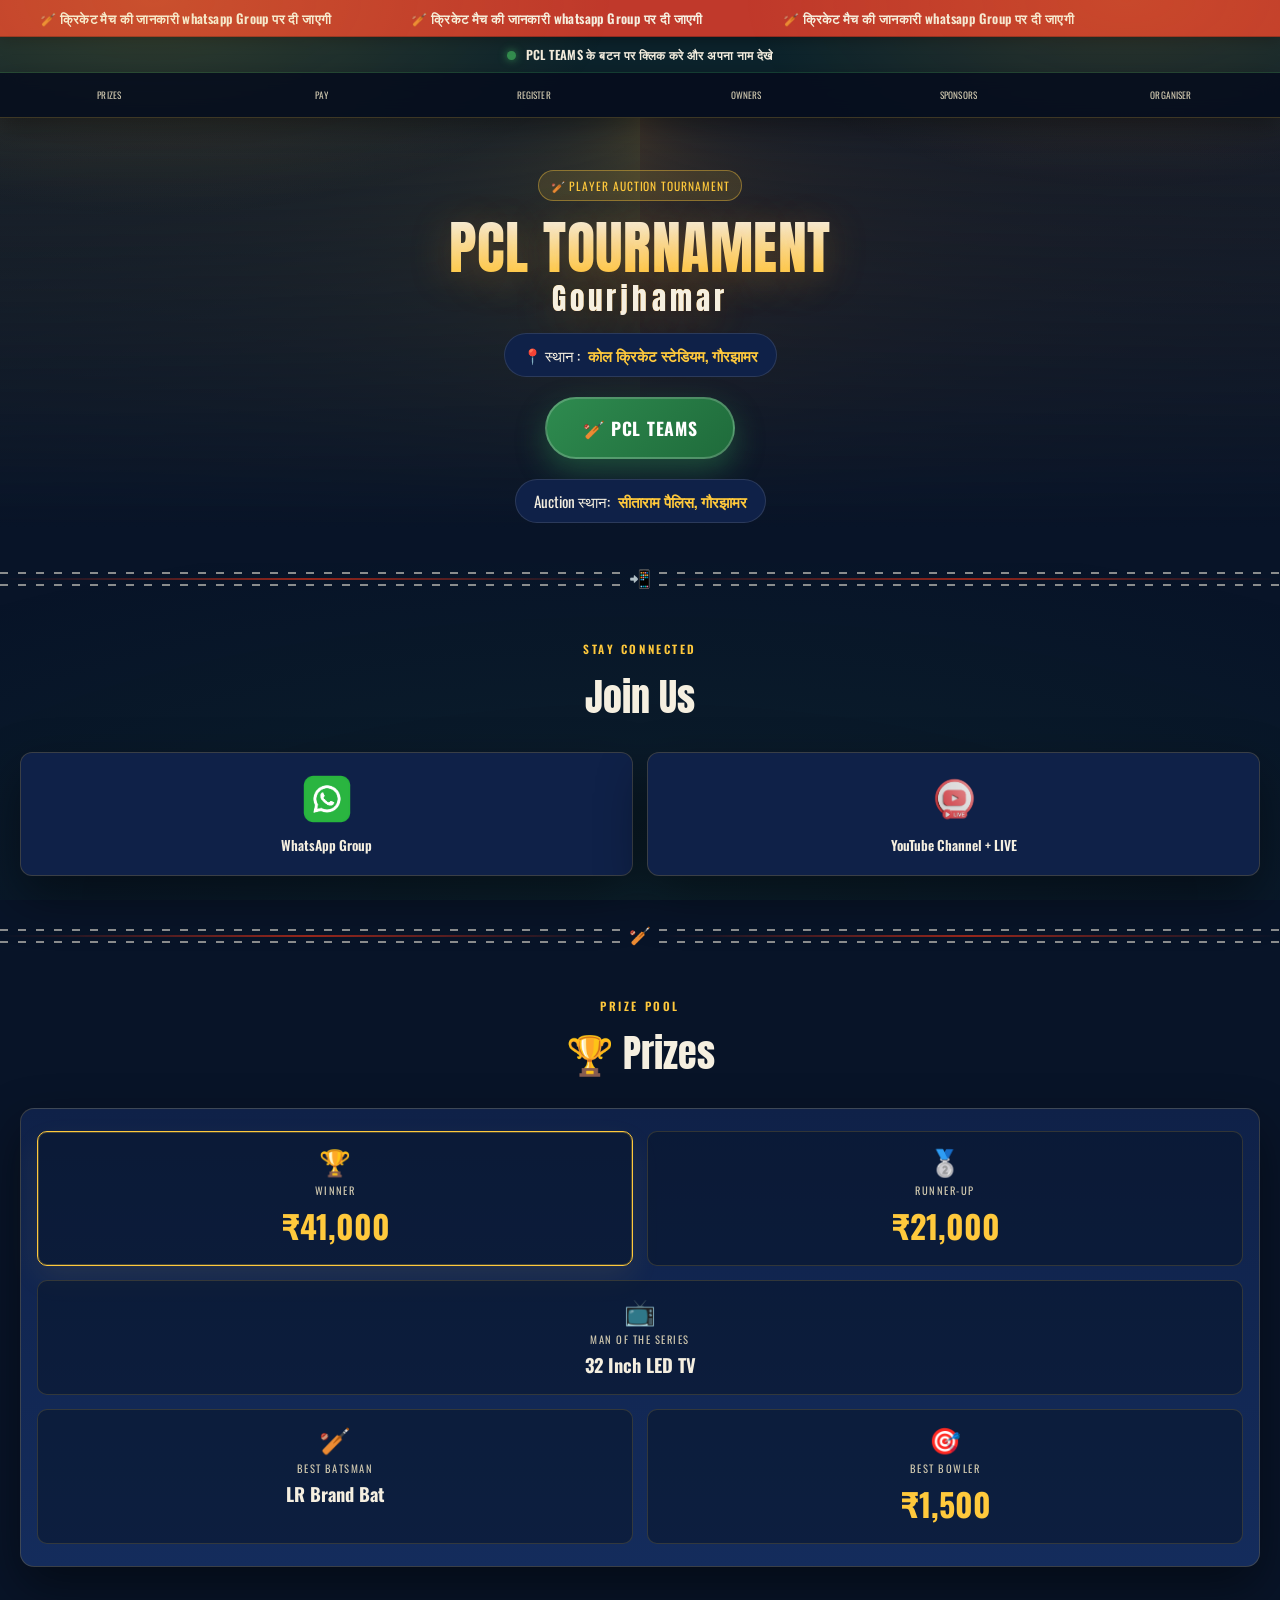
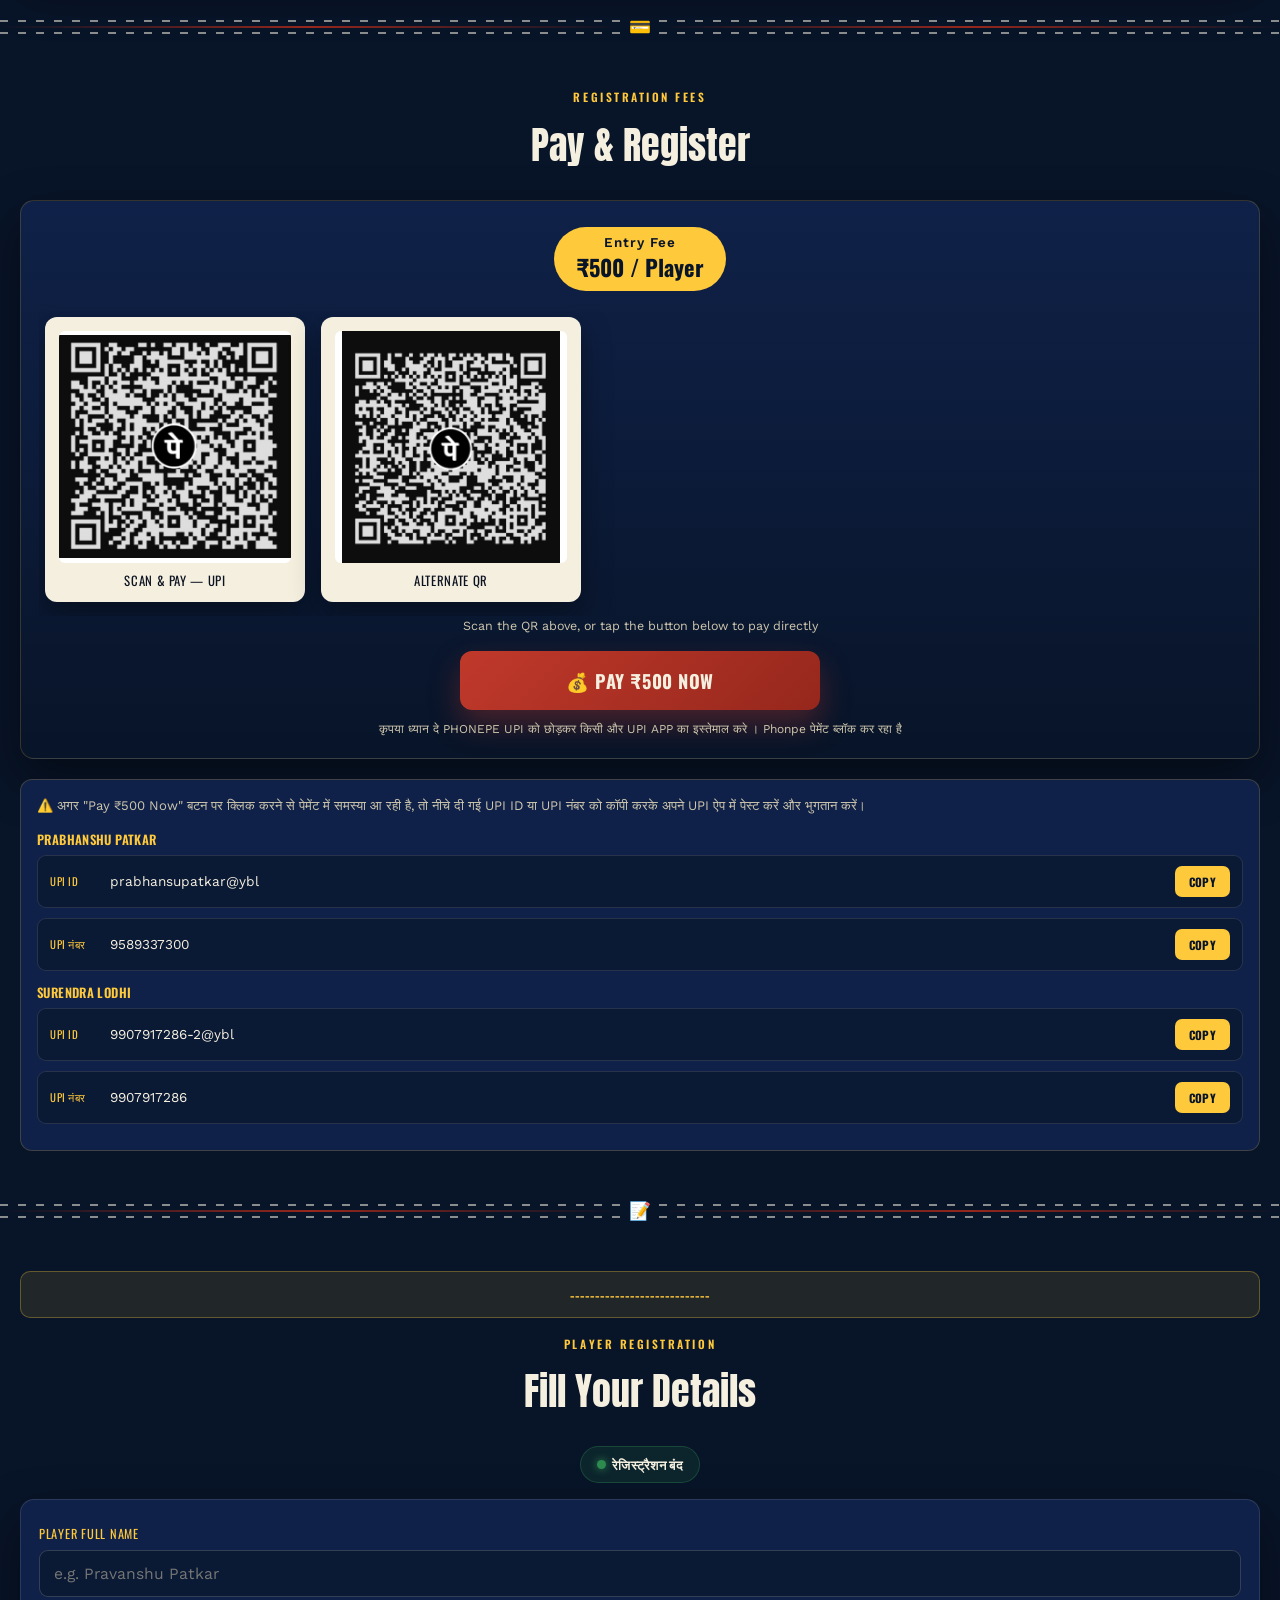
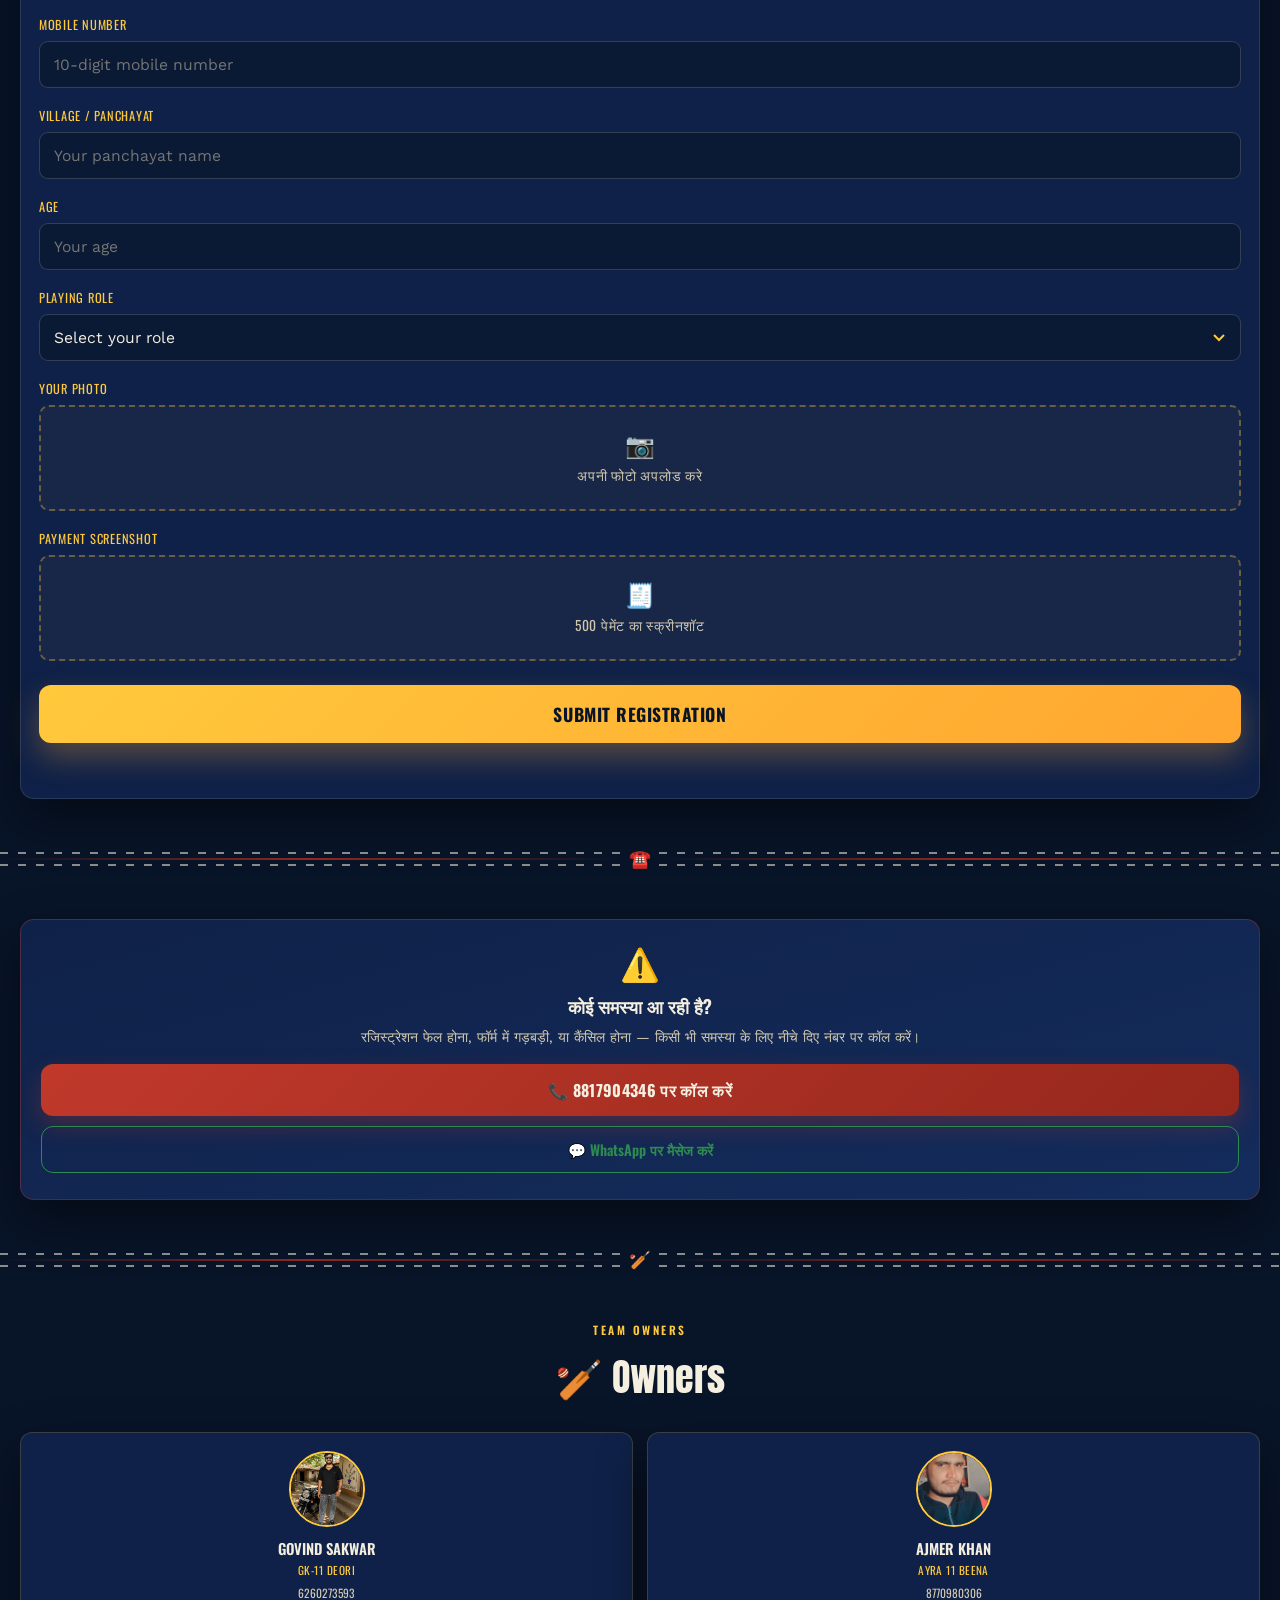
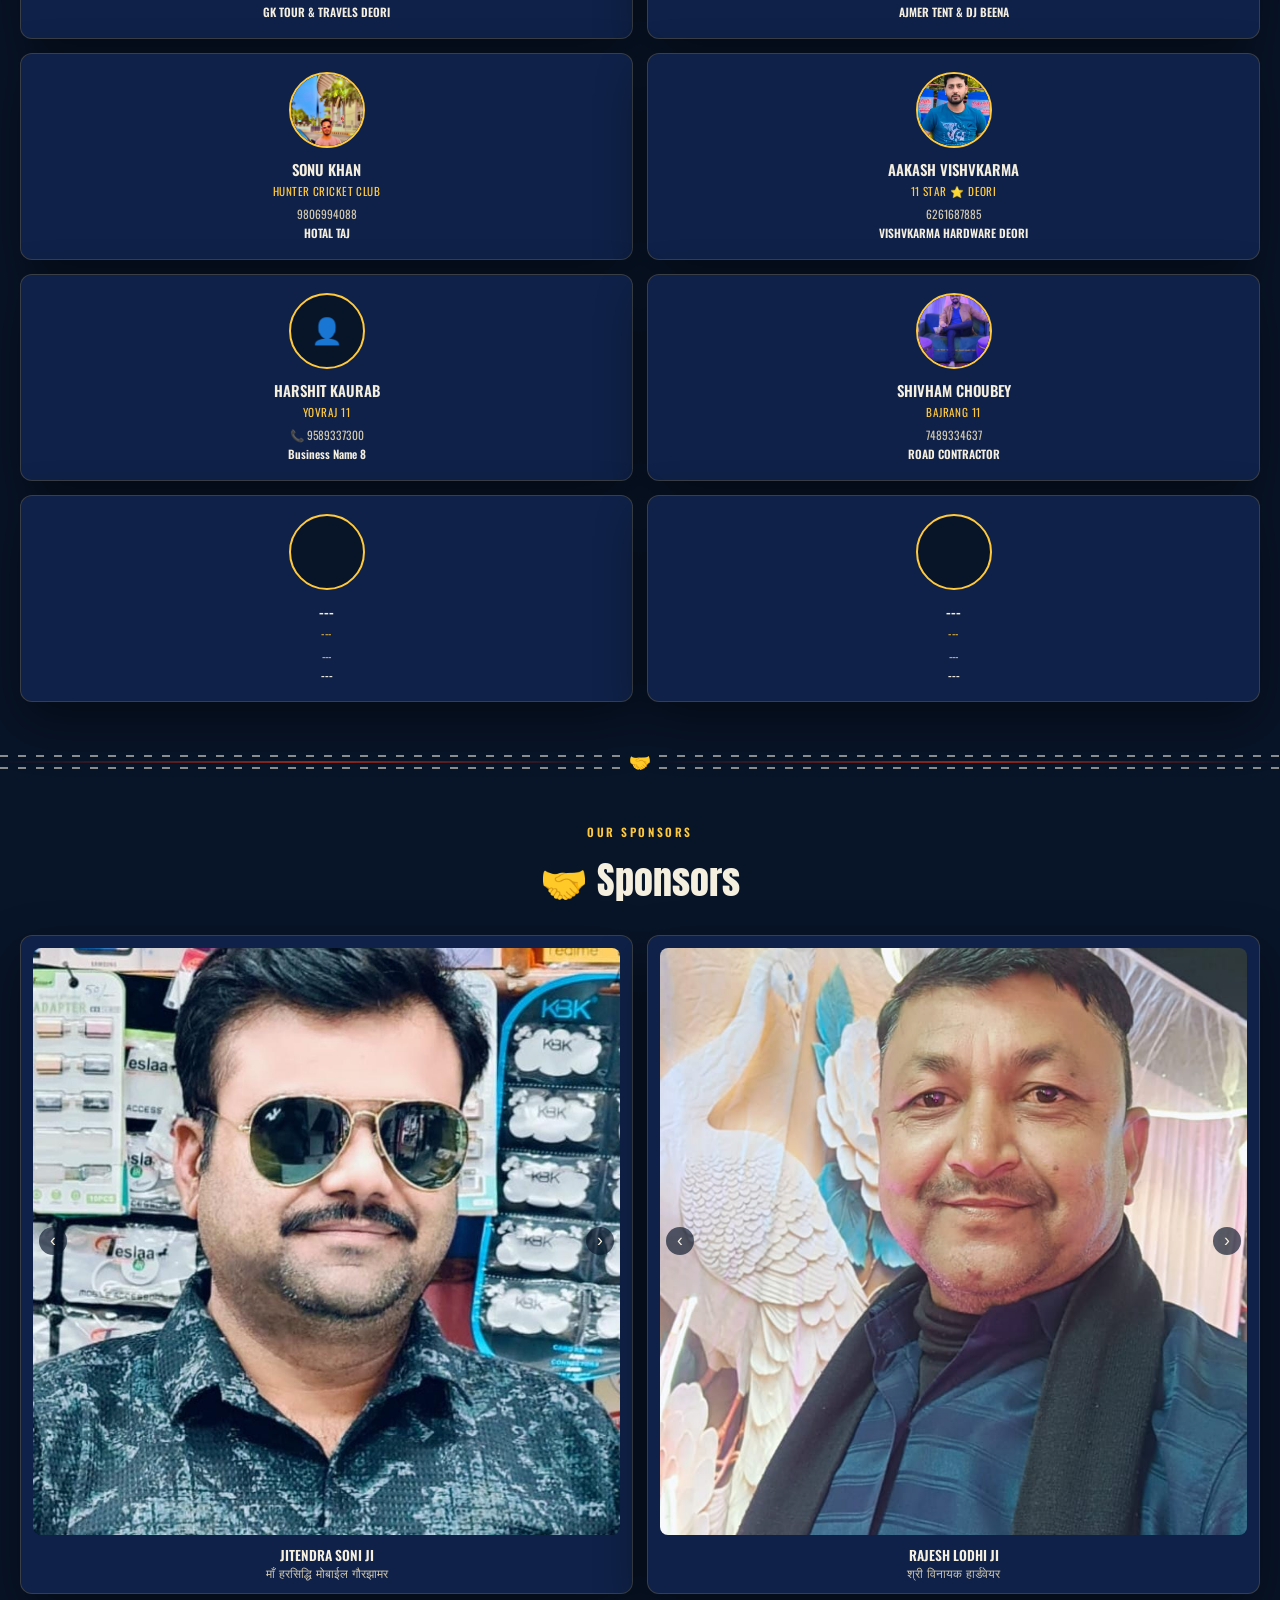
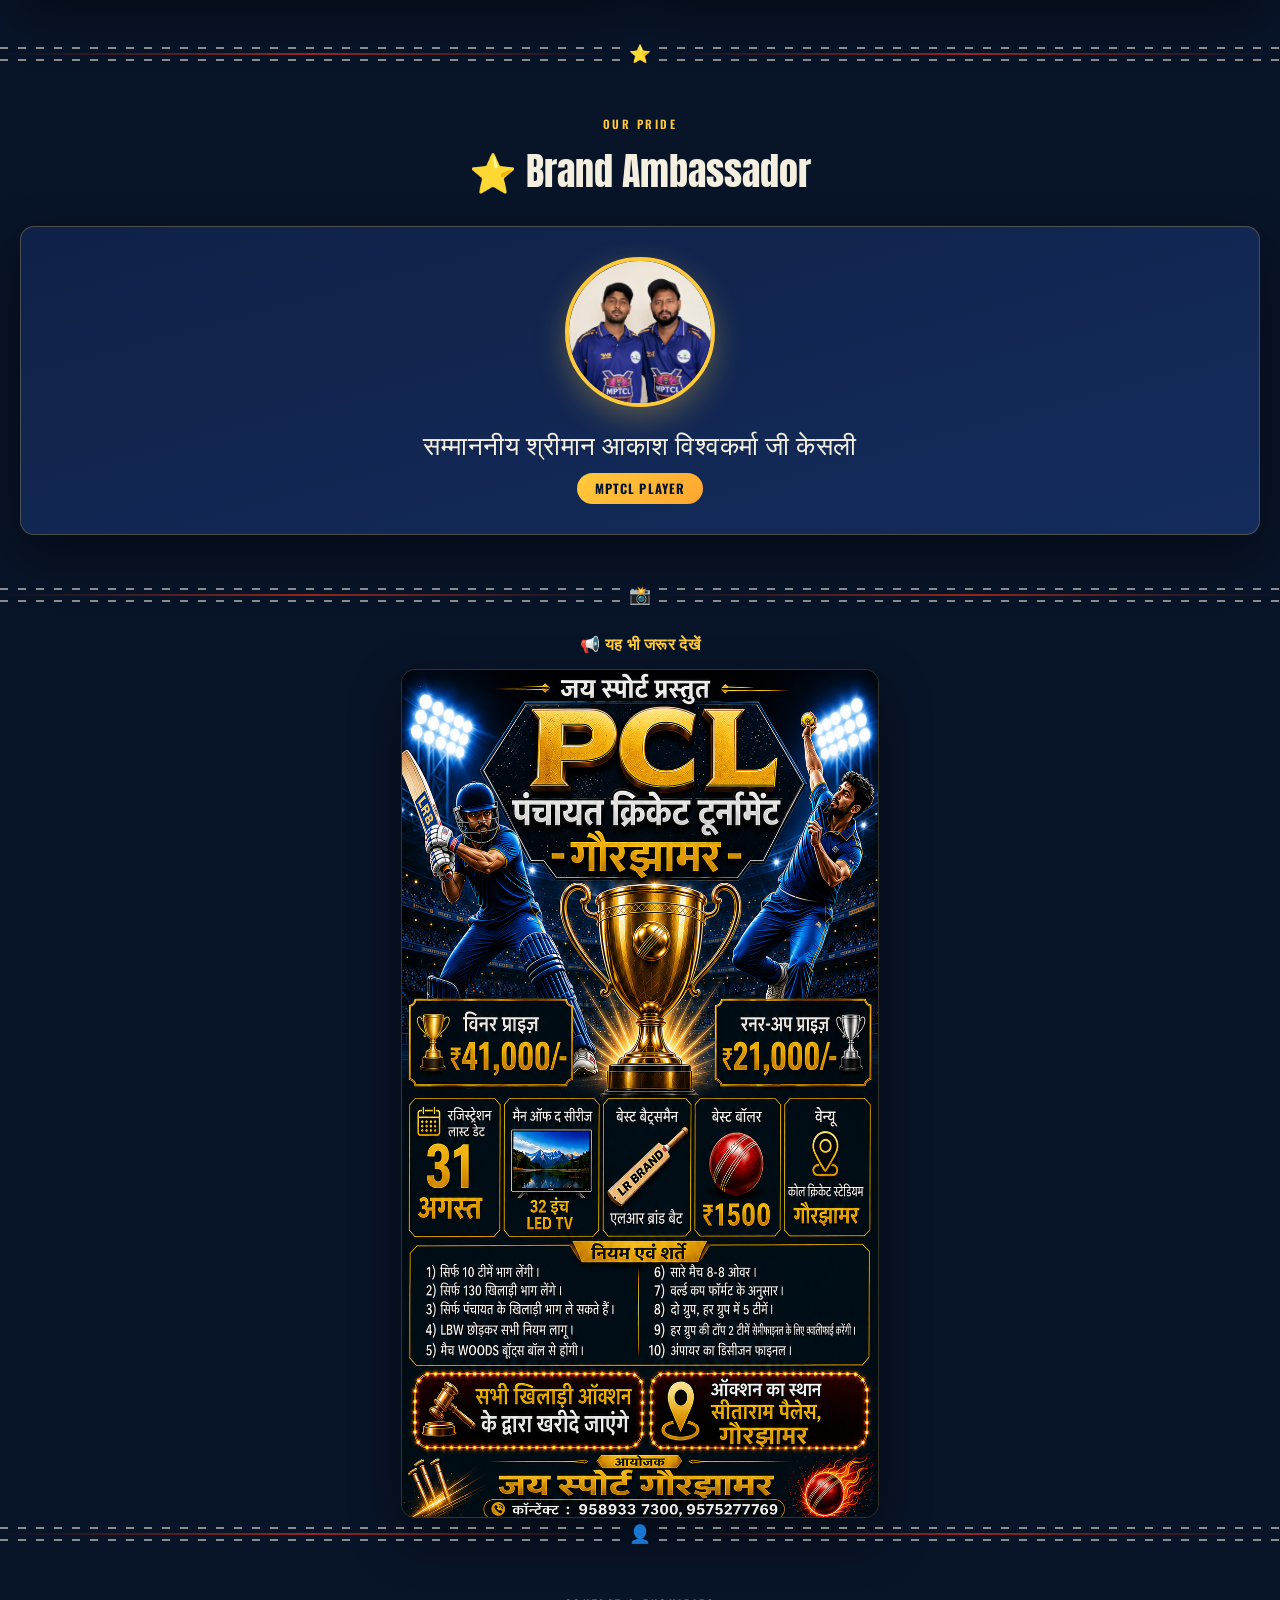
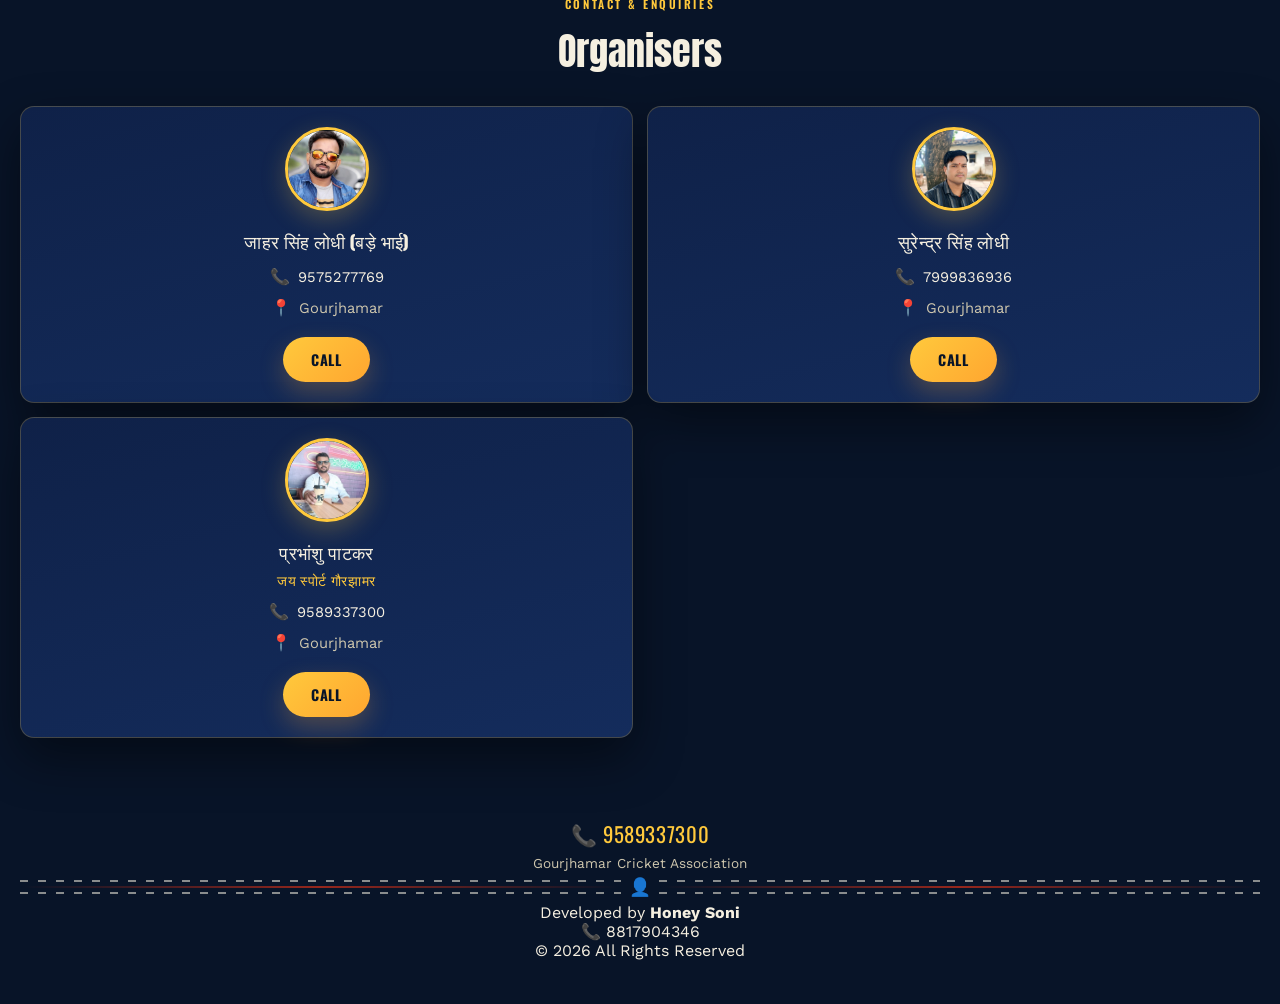
==== commit ad4498d0: "ii" ====
--- a/index.html
+++ b/index.html
@@ -60,7 +60,7 @@
   </div>
 
   <div class="live-badge-top">
-    <span class="live-dot"></span> PCL TEAMS के बटन पर क्लिक करे और अपना नाम देखे 
+    <span class="live-dot"></span> PCL TEAMS के बटन पर क्लिक करे और अपना नाम देखे
   </div>
 
   <!-- ================= NAVBAR ================= -->
@@ -100,10 +100,7 @@
 
       <!-- ================= REGISTER BUTTON ================= -->
 
-      <a href="teams.html" class="register-btn">
-        PCL TEAMS
-      </a>
-
+      <a href="teams.html" class="register-now-btn">🏏 PCL TEAMS</a>
       <!-- ================= LR BRAND ================= -->
 
       <!-- <div class="venue auction-venue"> PRESENTED BY <b>LR BRAND, DEORI</b></div>
@@ -344,7 +341,7 @@
 
       <div style="text-align:center;">
         <div class="live-badge">
-          <span class="live-dot"></span> रेजिस्ट्रैशन बंद 
+          <span class="live-dot"></span> रेजिस्ट्रैशन बंद
           <!-- <span class="live-dot"></span> REGISTRATION IS LIVE  -->
         </div>
       </div>
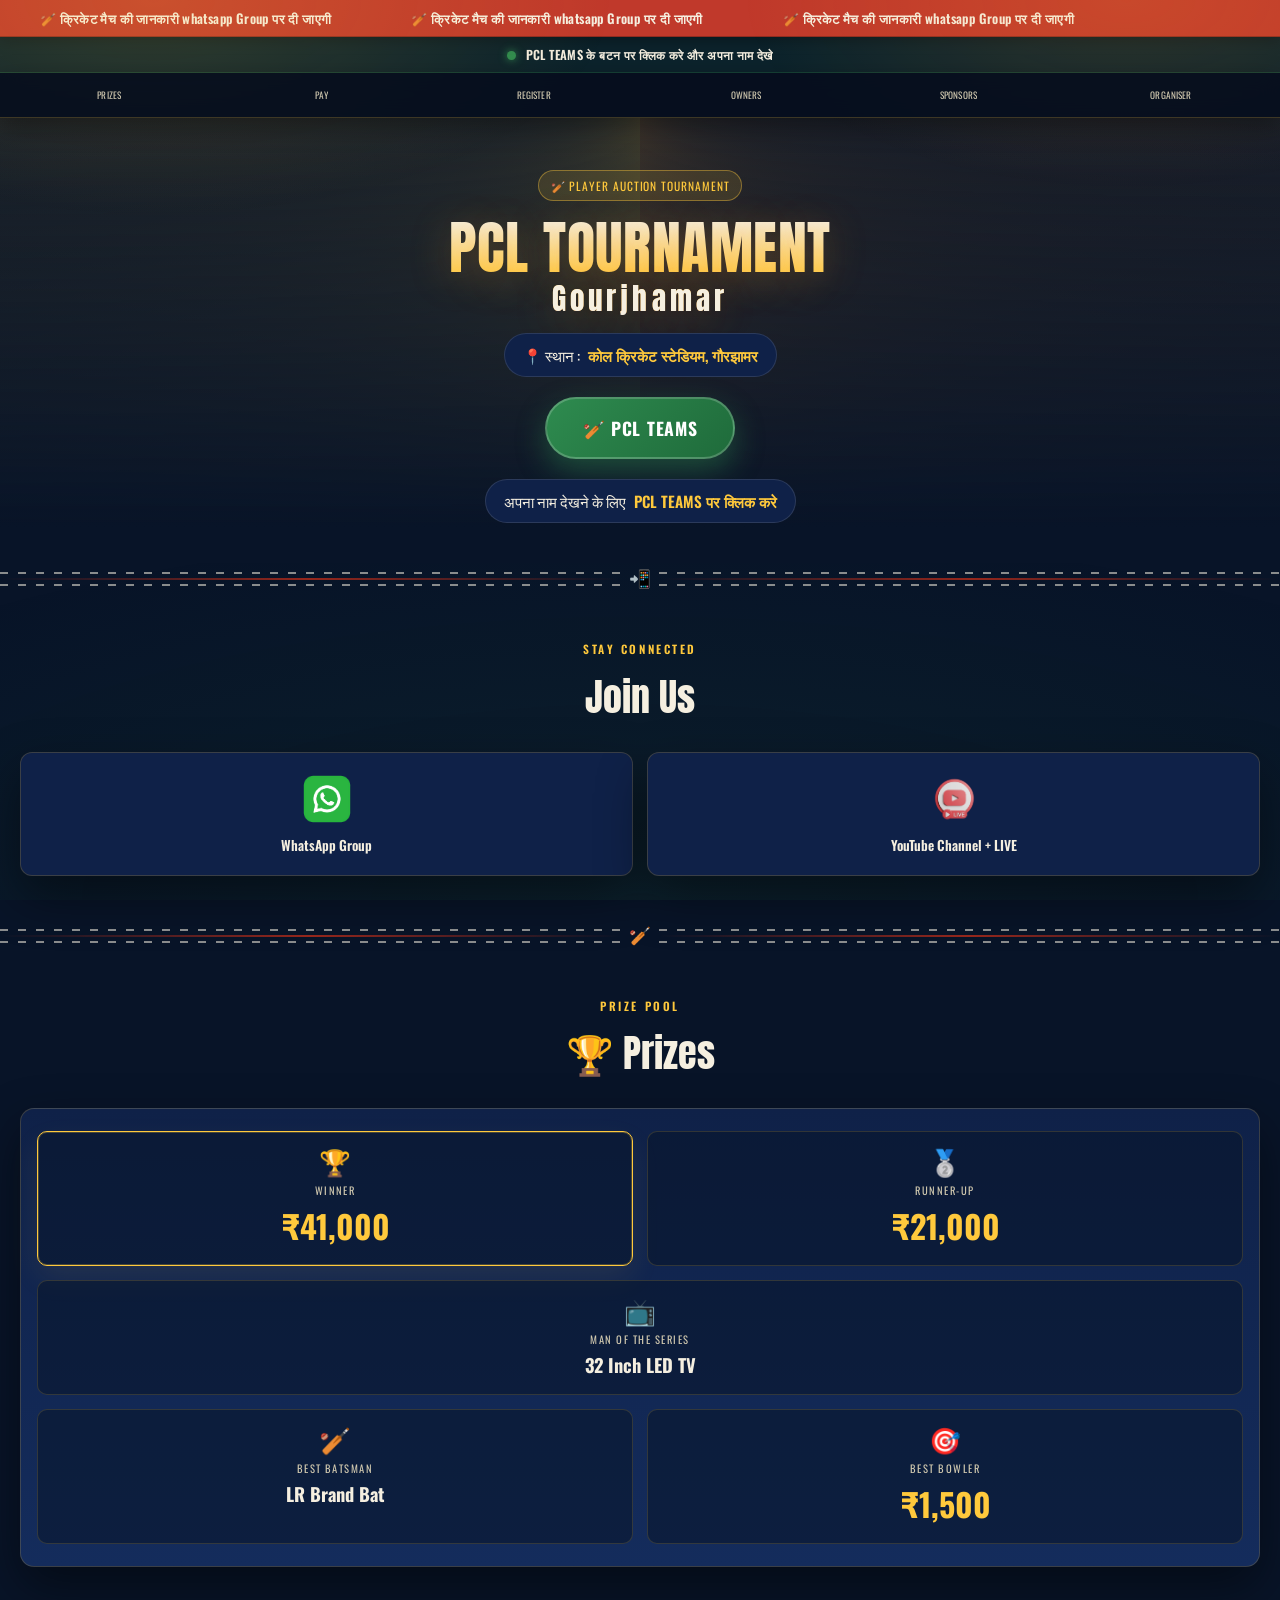
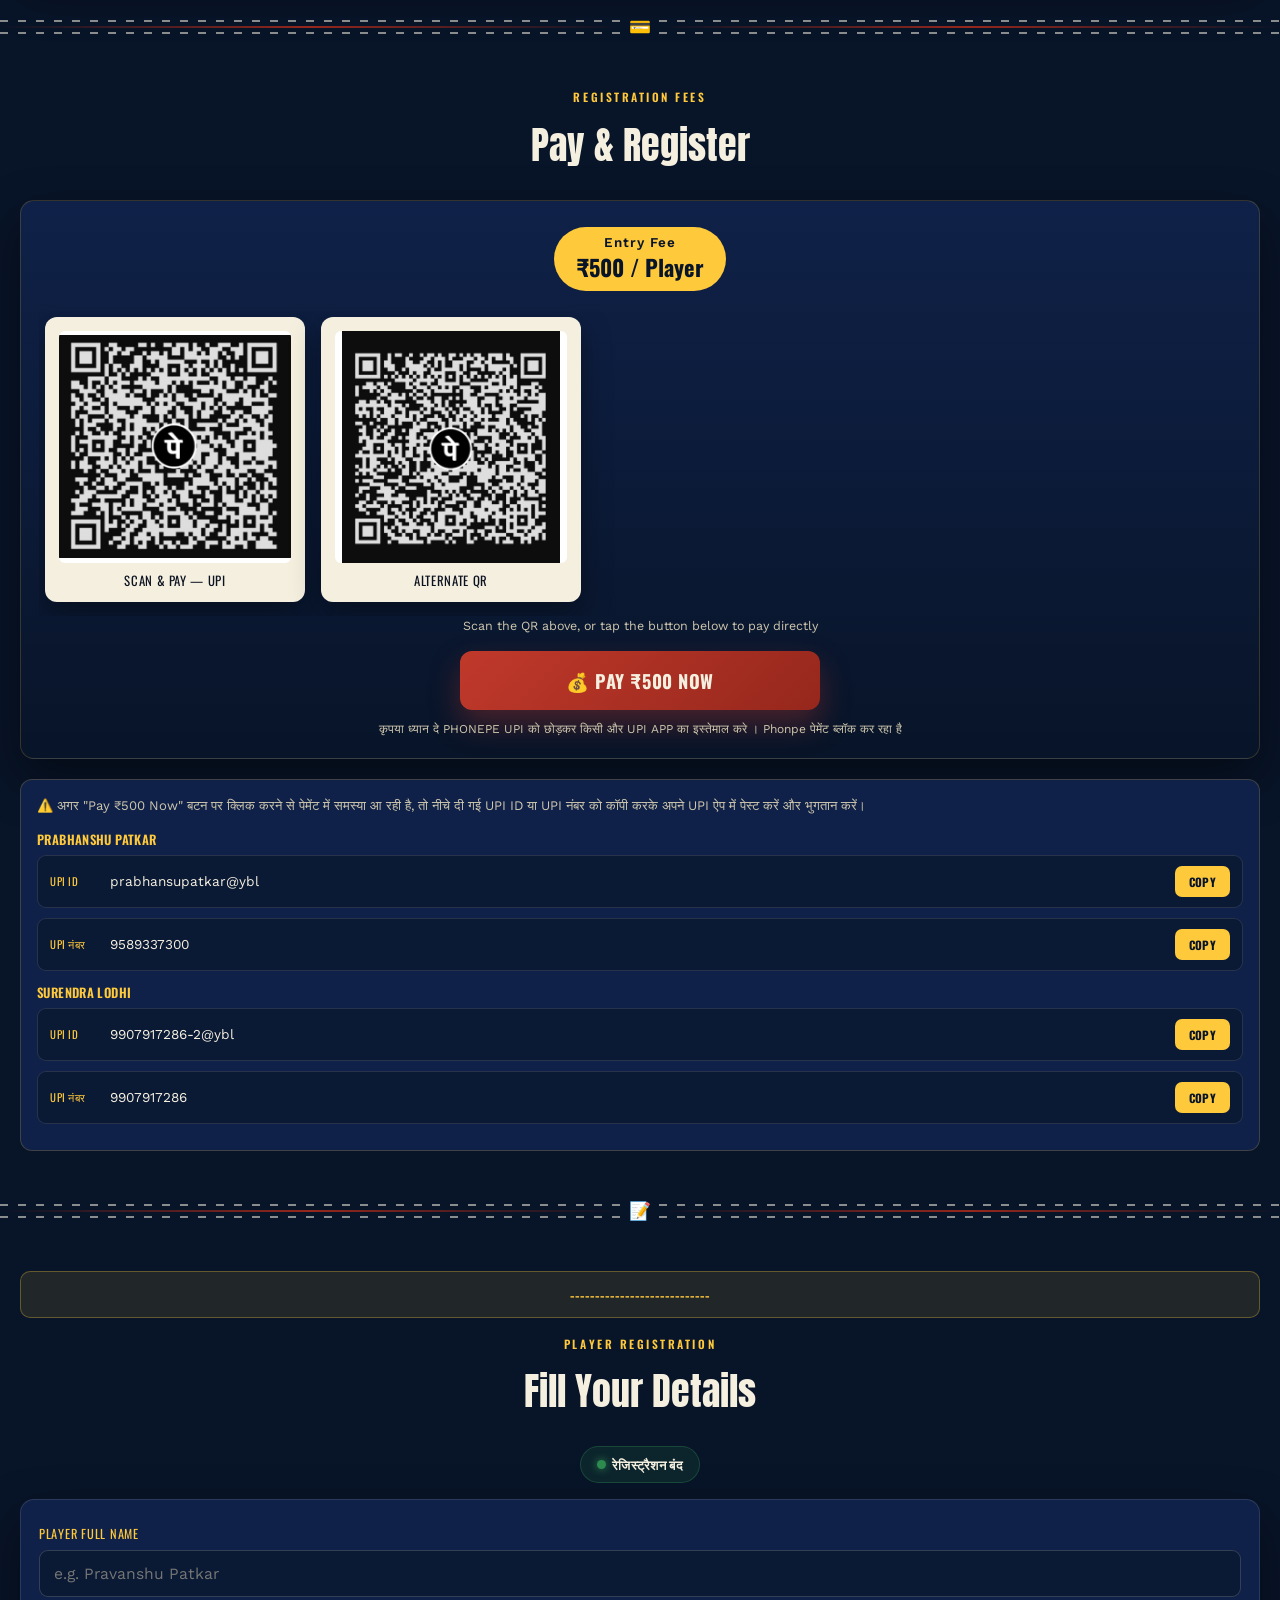
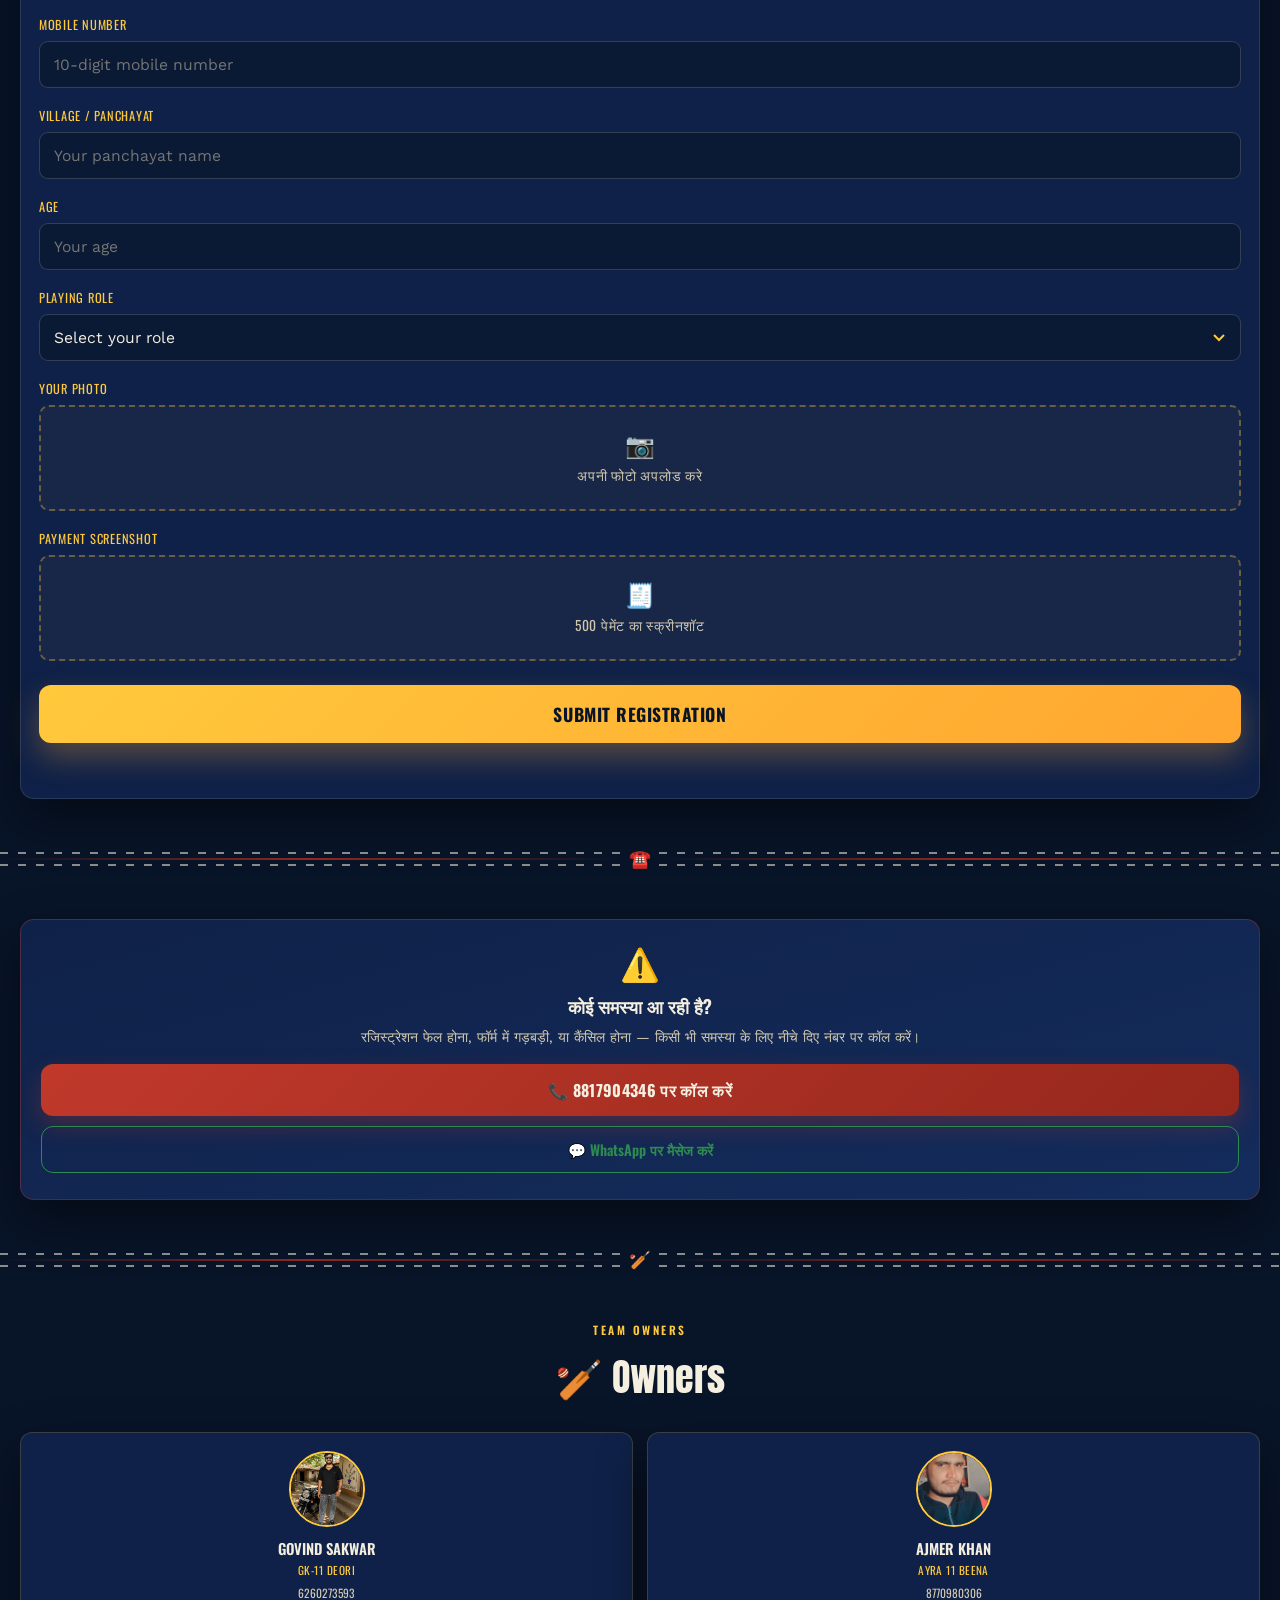
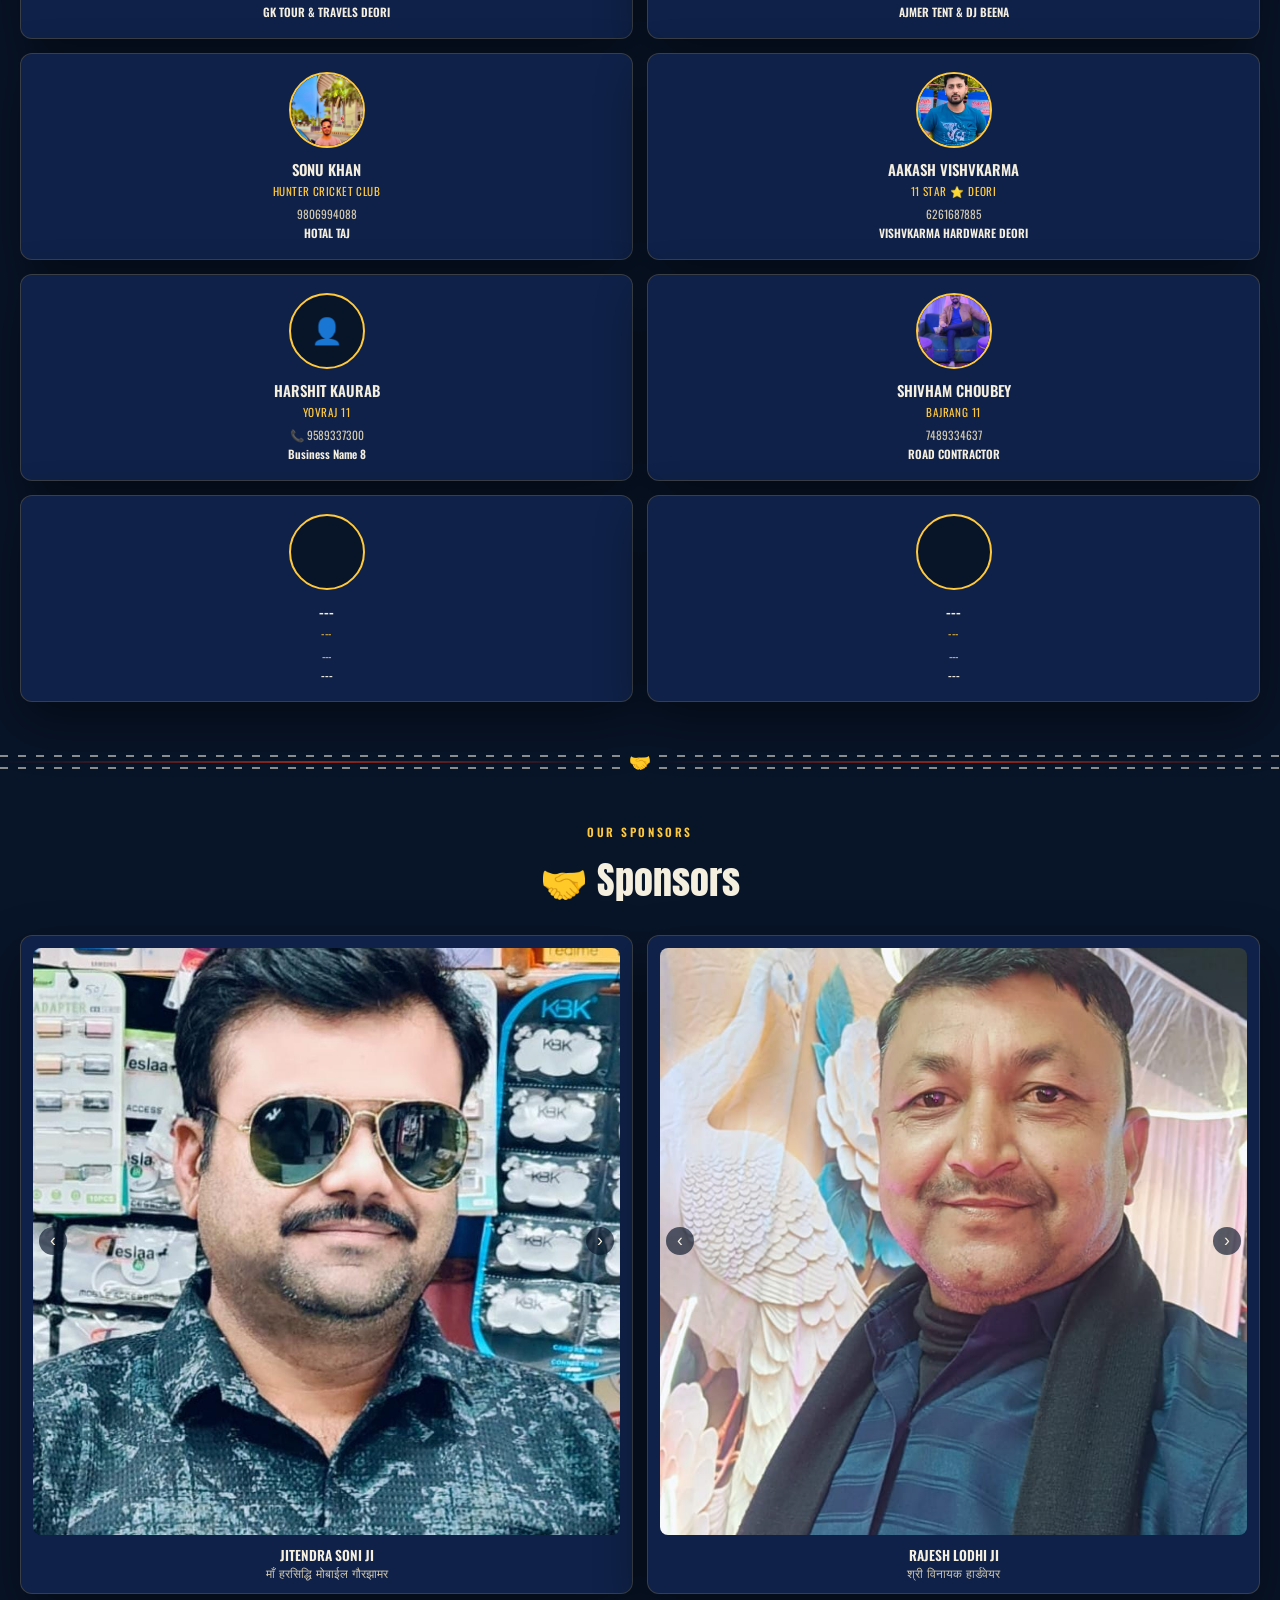
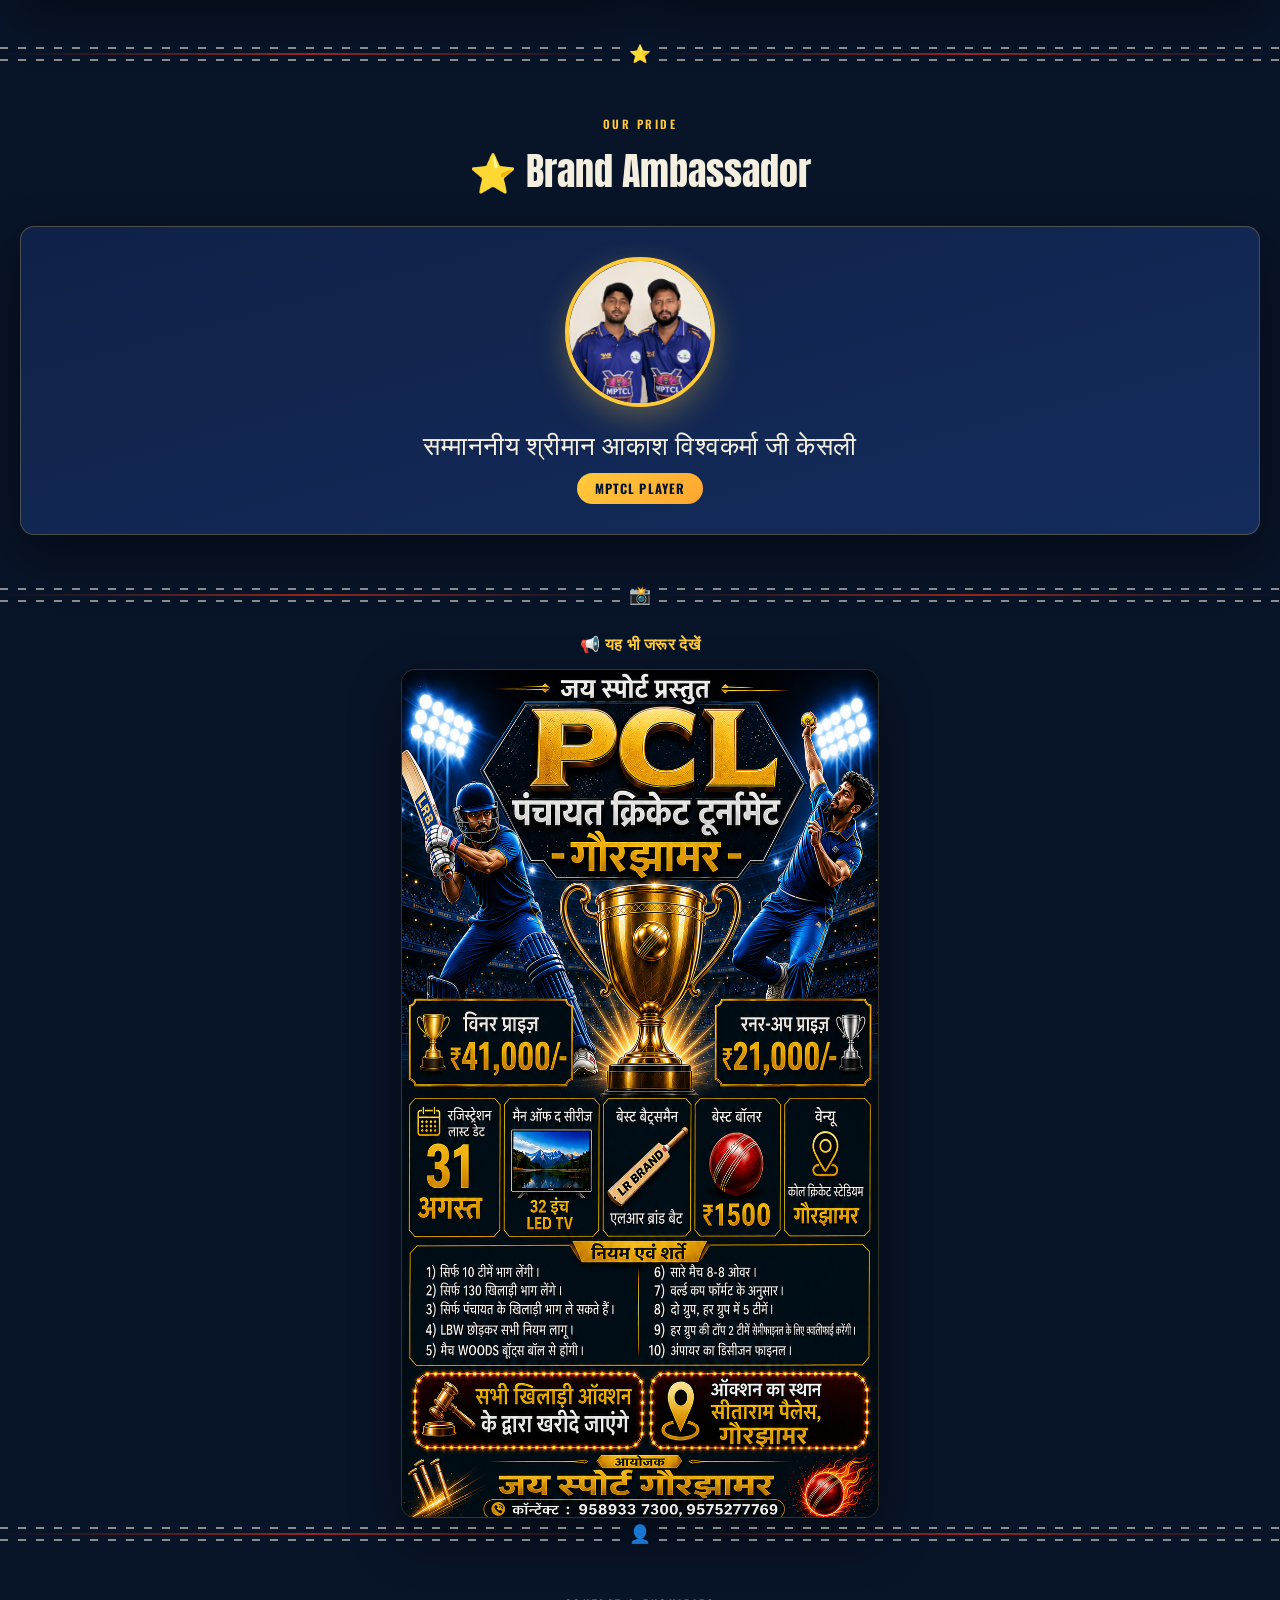
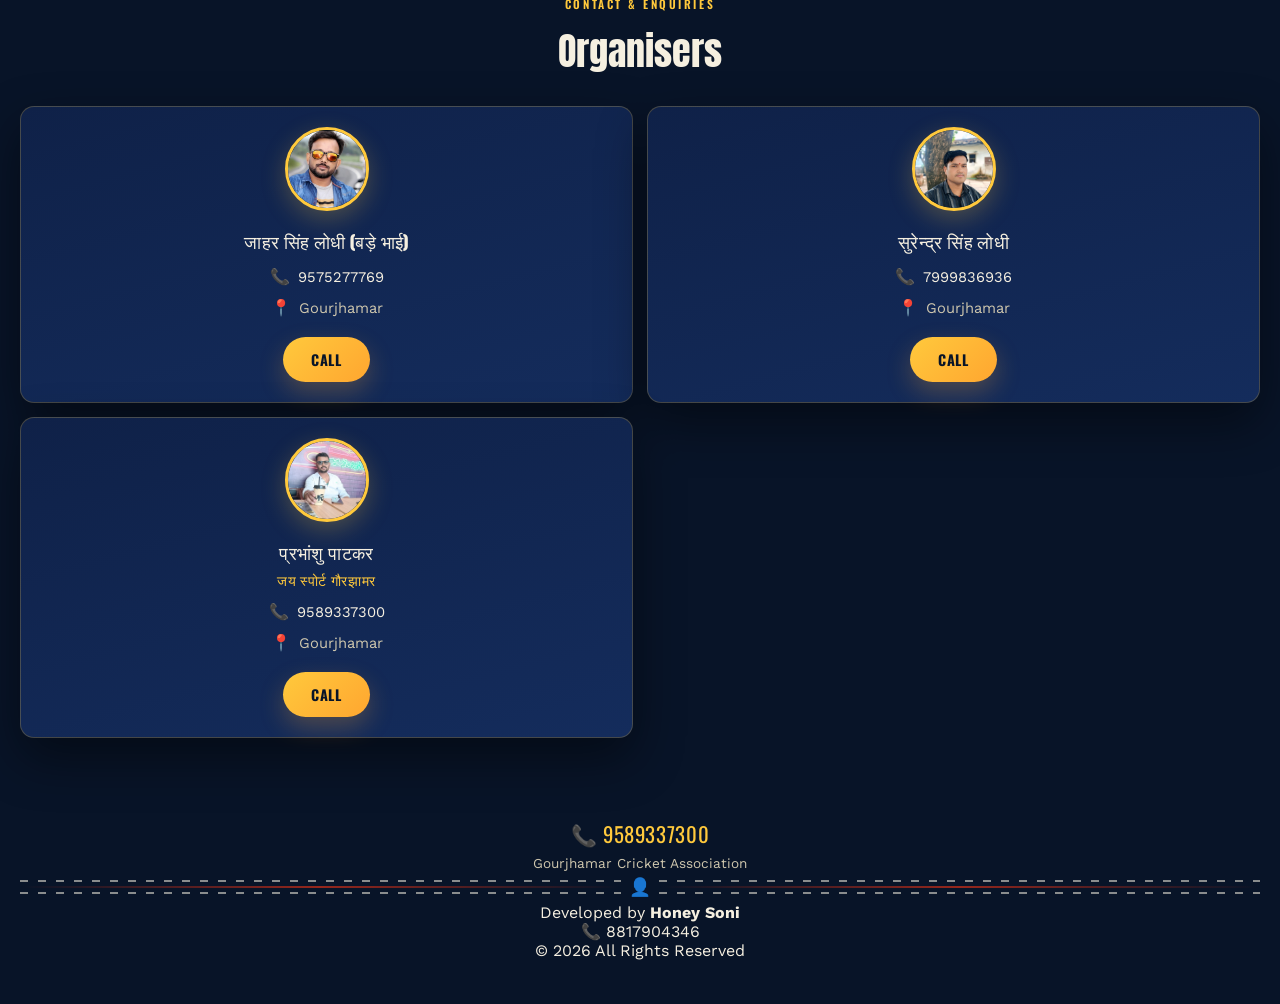
==== commit 7d8e63f1: "Update print statement from 'Hello' to 'Goodbye'" ====
--- a/index.html
+++ b/index.html
@@ -132,7 +132,7 @@
       <div class="countdown-date">Last Date: 31 August</div>
     </div> -->
 
-      <div class="venue auction-venue"> Auction स्थान: <b>सीताराम पैलिस, गौरझामर</b></div>
+      <div class="venue auction-venue"> अपना नाम देखने के लिए <b>PCL TEAMS पर क्लिक करे </b></div>
 
     </header>
 
@@ -809,4 +809,4 @@
   <script src="script.js"></script>
 </body>
 
-</html>+</html>
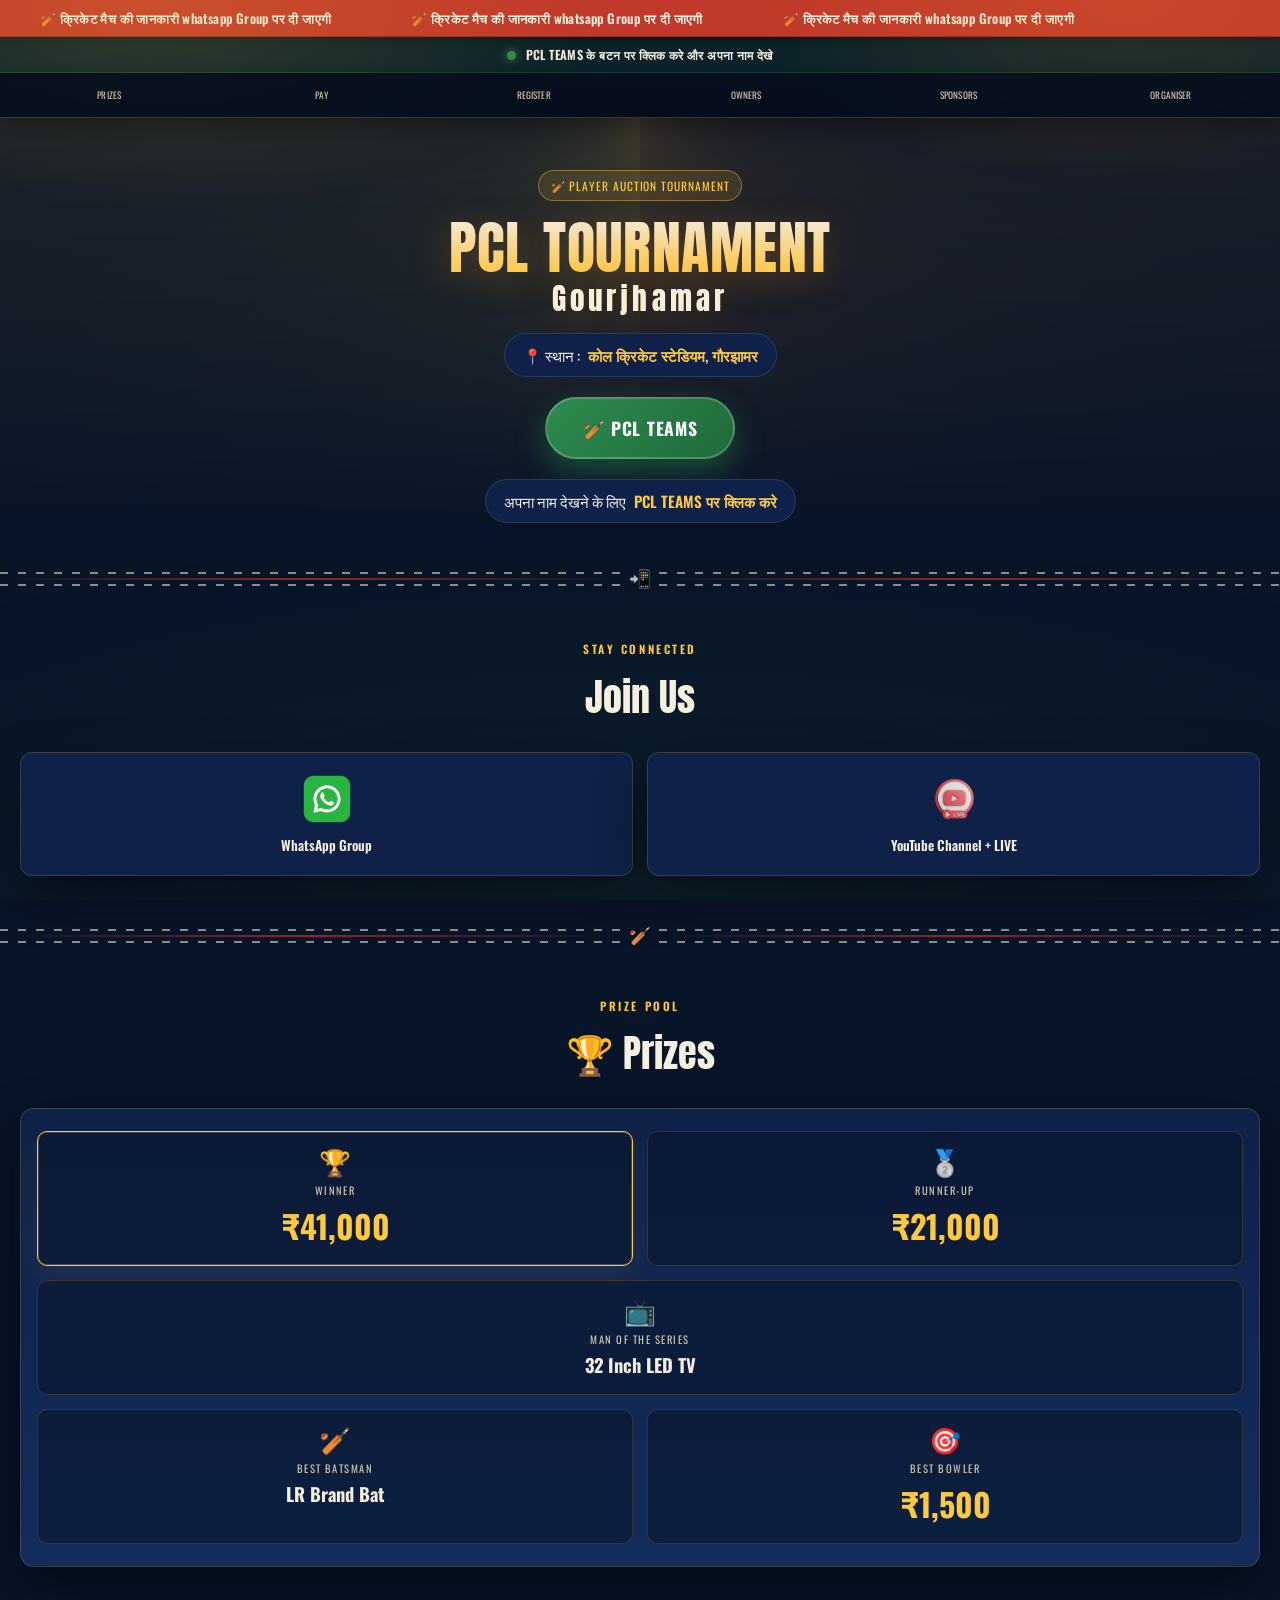
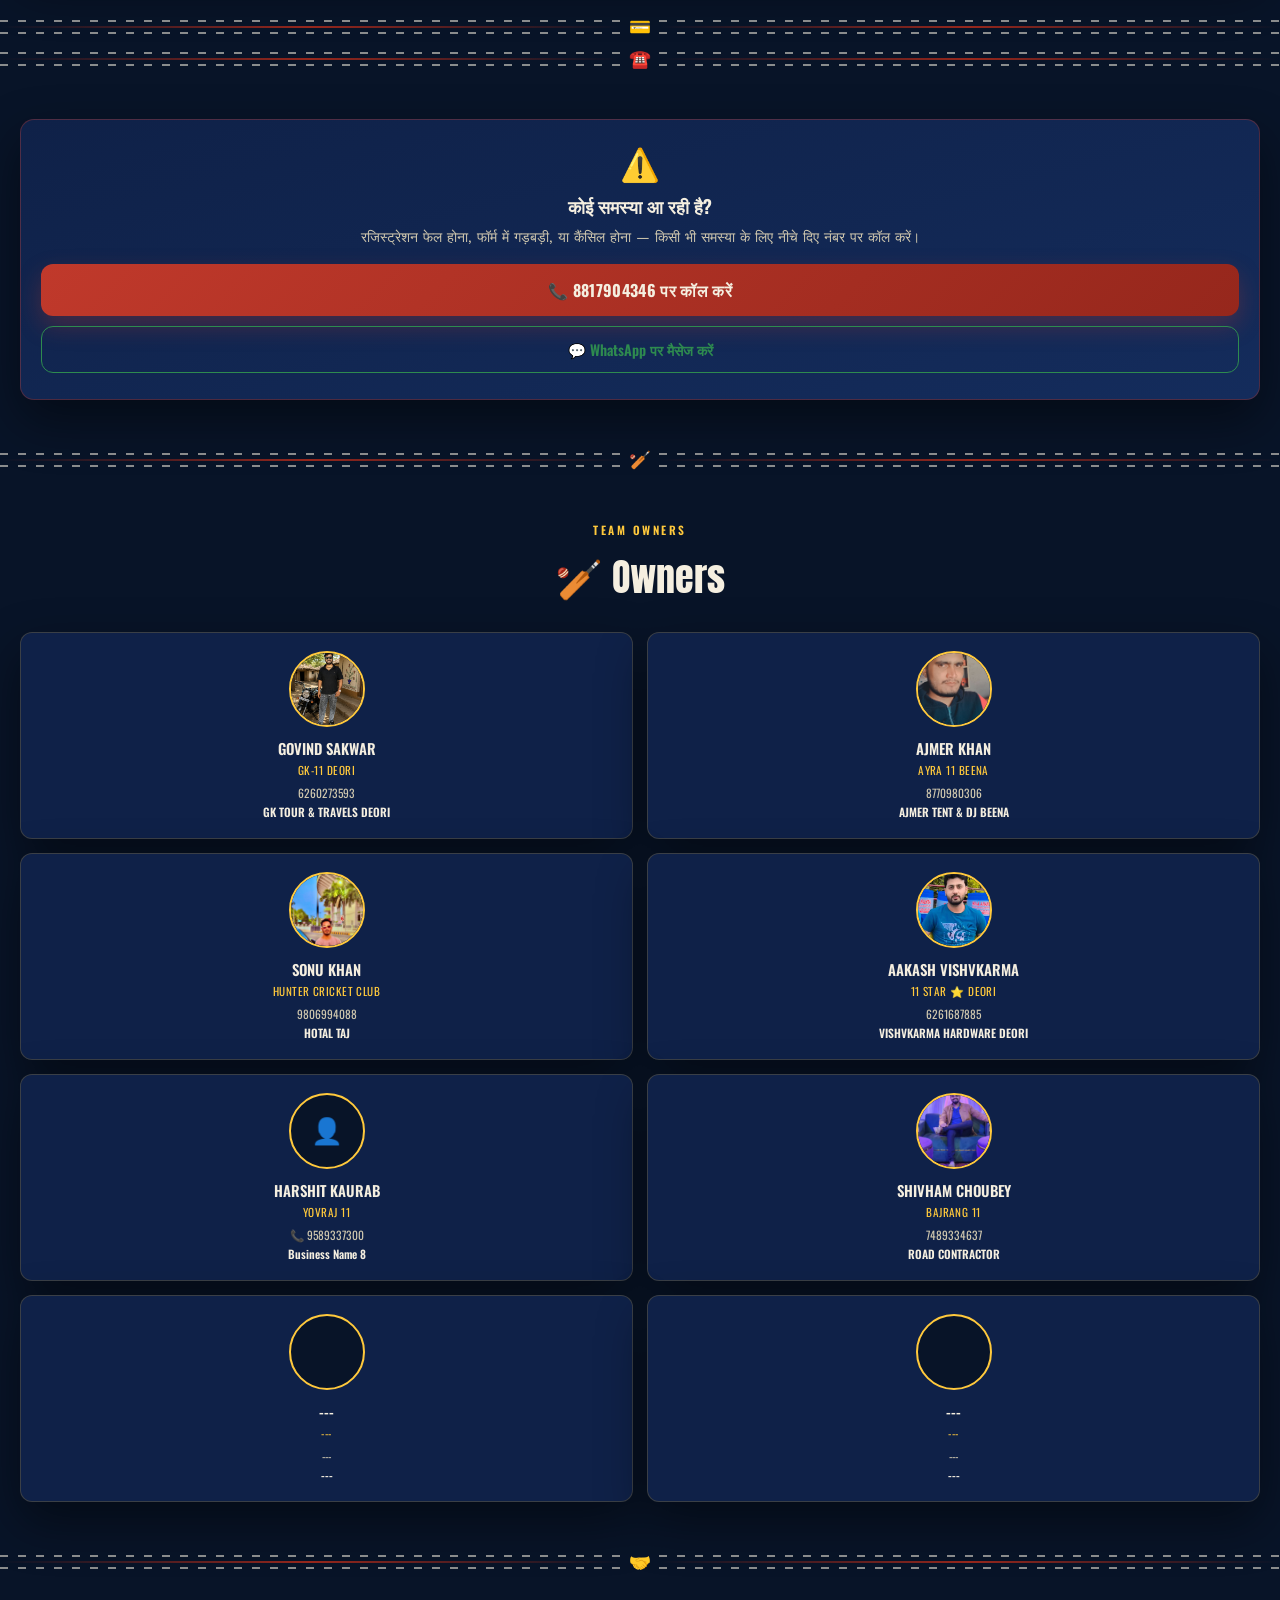
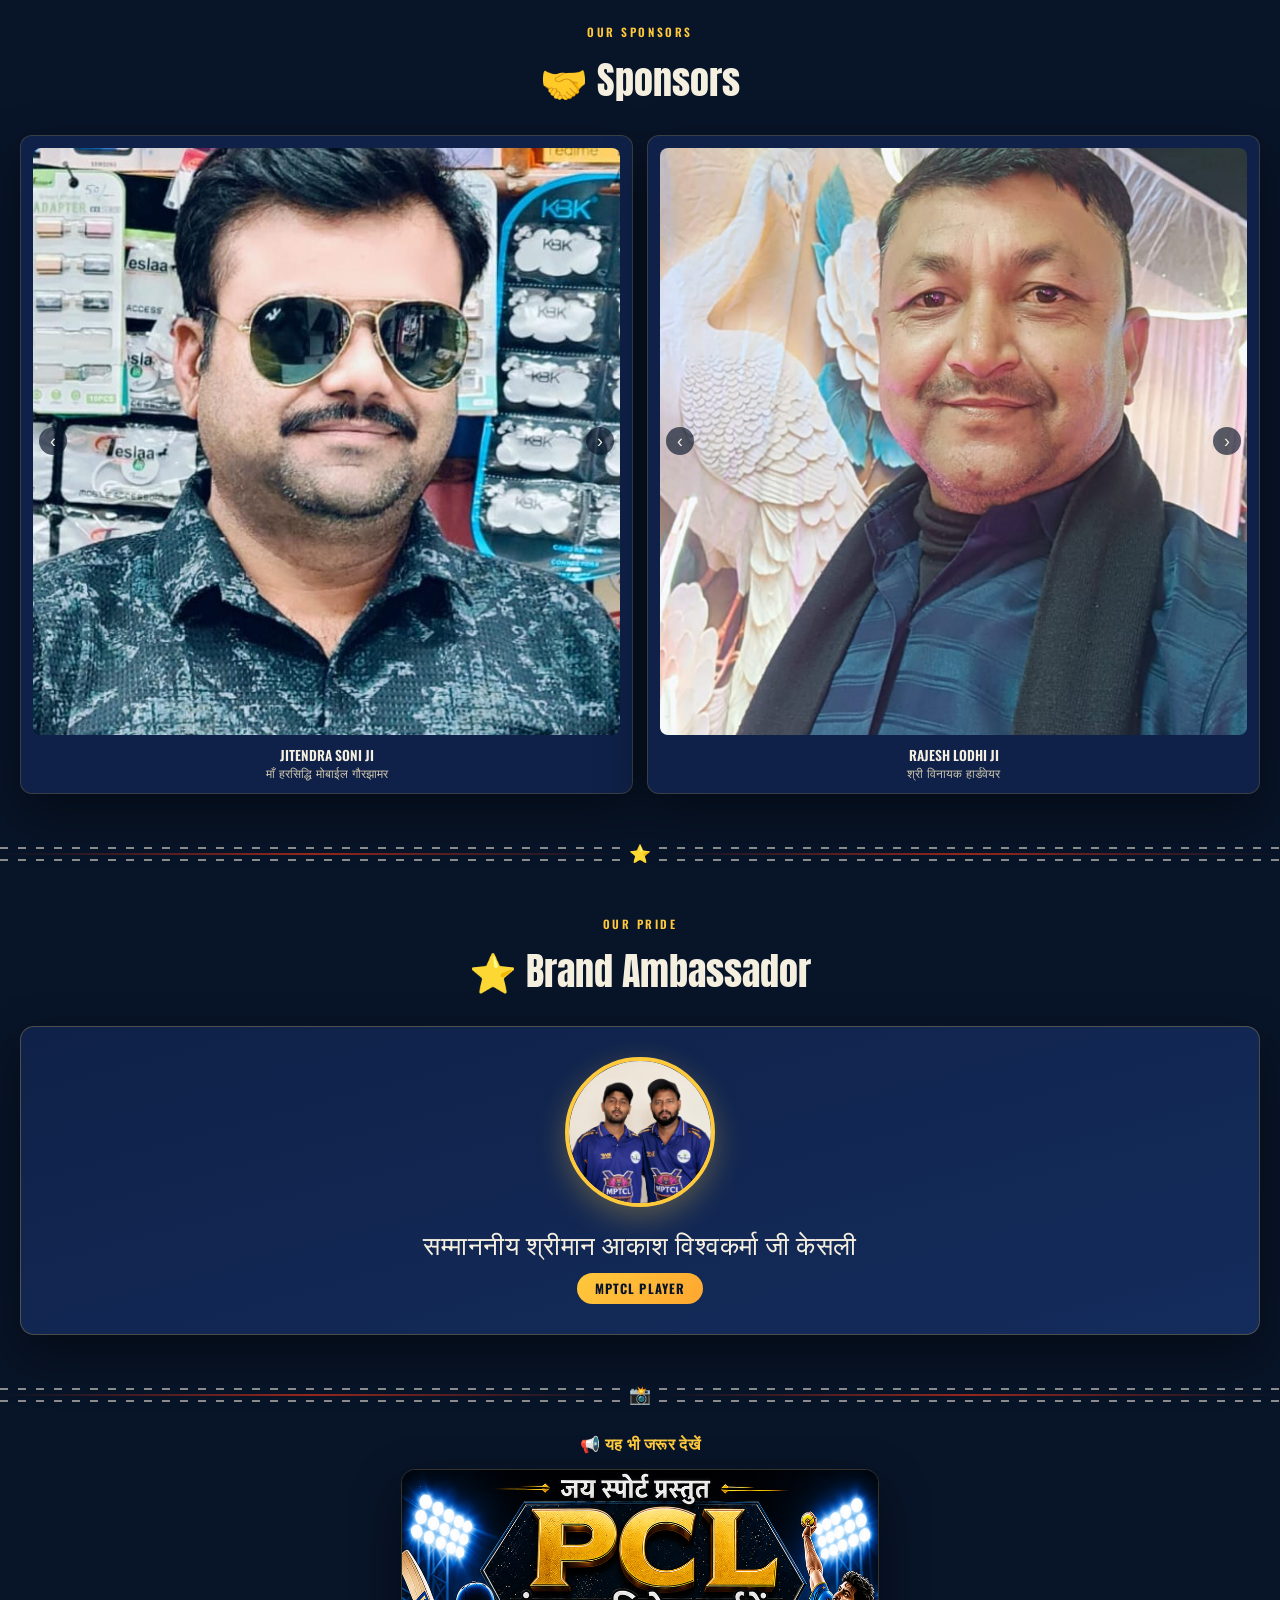
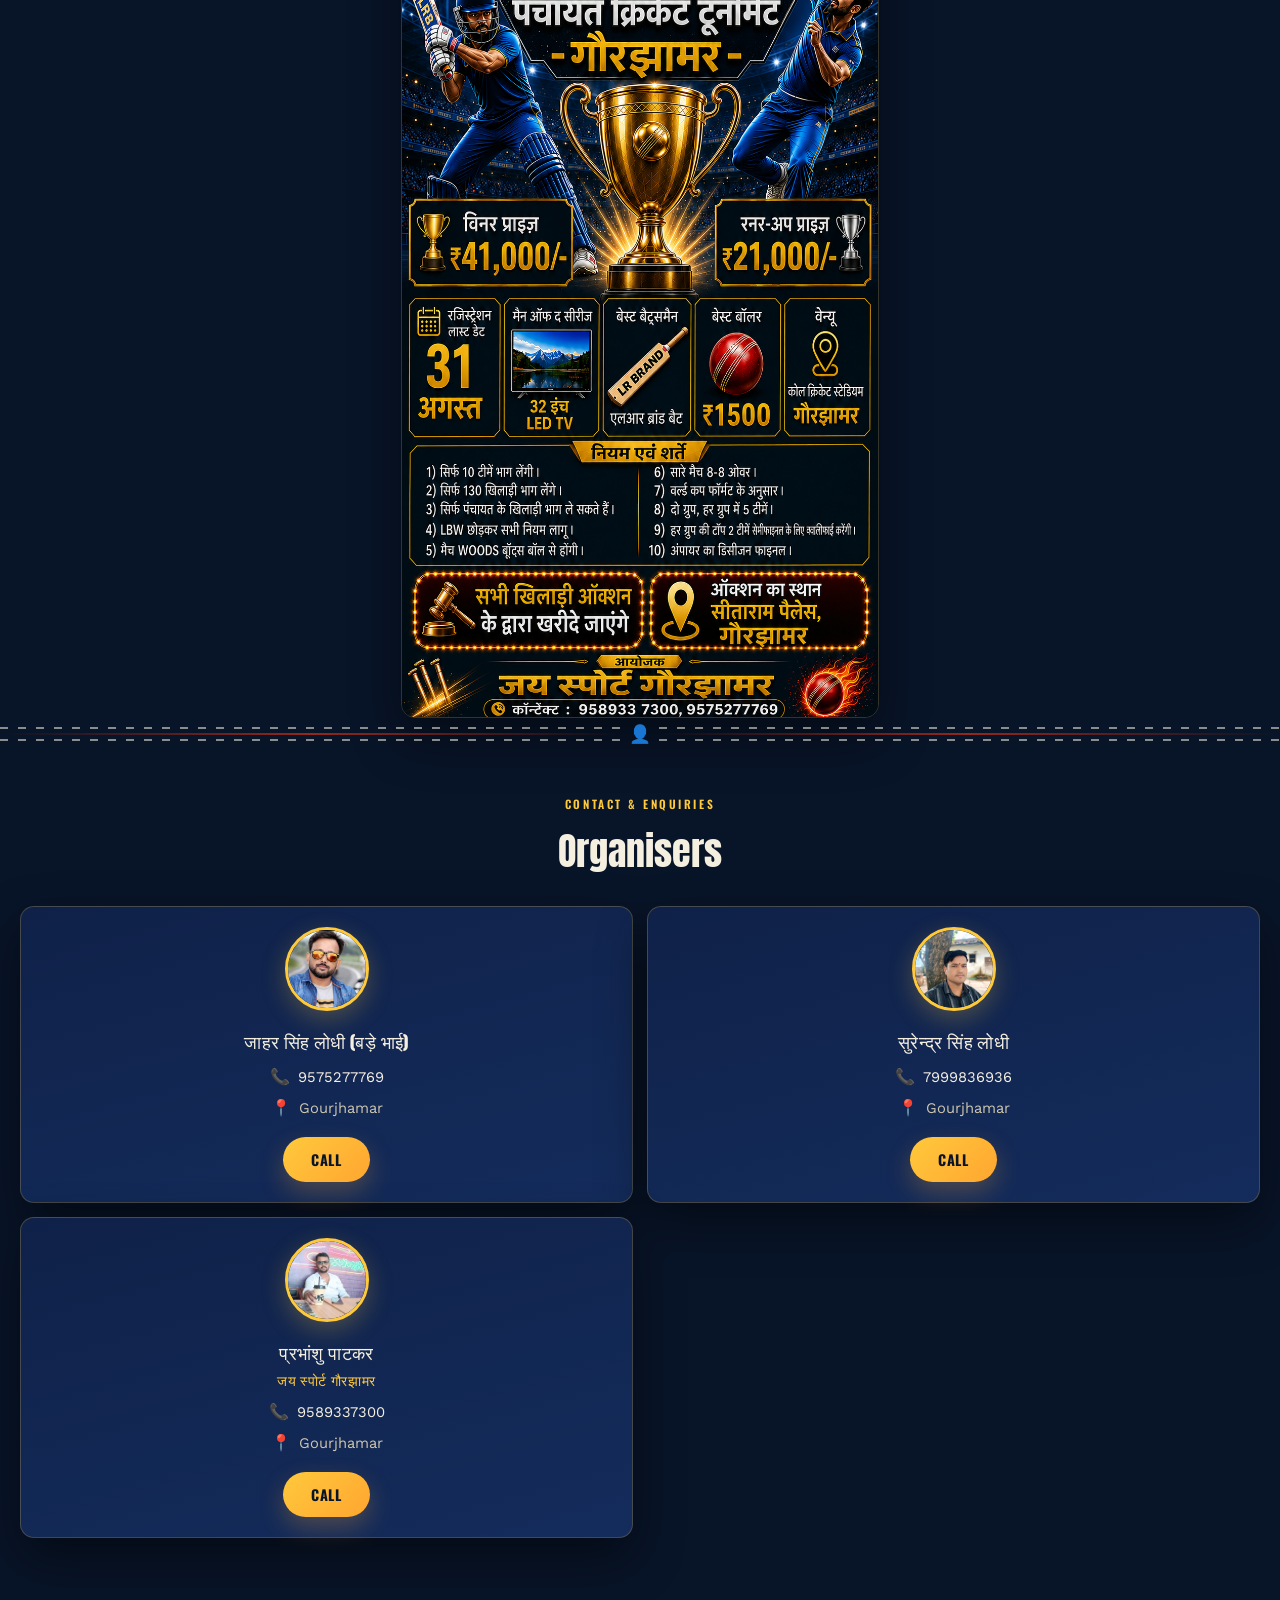
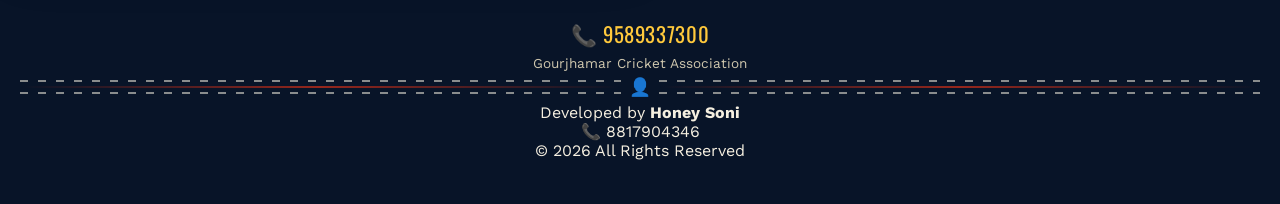
==== commit e8336ceb: "NEWWW" ====
--- a/index.html
+++ b/index.html
@@ -238,19 +238,39 @@
 </div>
   </section> -->
 
+
+
+
     <div class="stitch-row">
       <div class="stitch-line"></div><span class="stitch-icon">💳</span>
       <div class="stitch-line"></div>
     </div>
 
+    
+    
+    
+    
     <!-- ================= PAYMENT ================= -->
-    <section class="section" id="payment">
+   
+   
+   
+   <!-- tHIS IS MAIN SECTION TO ACTIVATE PAYMENT  -->
+   
+    <!-- <section class="section" id="payment">
       <div class="section-head">
         <span class="eyebrow">Registration Fees</span>
         <h2>Pay & Register</h2>
       </div>
       <div class="pay-panel">
-        <div class="fee-tag"><small>Entry Fee</small>₹500 / Player</div>
+        <div class="fee-tag"><small>Entry Fee</small>₹500 / Player</div> -->
+
+
+
+
+
+
+
+
 
         <!--
         ============================================================
@@ -266,7 +286,15 @@
         second image named qr2.jpg. It will show up as a second card
         that the user can swipe to (side-scroll).
       -->
-        <div class="qr-scroll" id="qrScroll">
+        
+      
+      
+      
+       <!-- tHIS IS MAIN SECTION TO ACTIVATE PAYMENT  -->
+
+
+
+      <!-- <div class="qr-scroll" id="qrScroll">
           <div class="qr-card">
             <img src="qr.jpg" alt="Scan to pay via UPI">
             <div class="qr-label">Scan & Pay — UPI</div>
@@ -277,15 +305,29 @@
             <div class="qr-label">Alternate QR</div>
           </div>
         </div>
-        <div class="qr-hint">Scan the QR above, or tap the button below to pay directly</div>
-
+        <div class="qr-hint">Scan the QR above, or tap the button below to pay directly</div> -->
+
+      
+      
+      
+      
+      
+      
         <!--
         PAY NOW BUTTON
         This opens the user's UPI app with the payee UPI ID + amount
         already filled in. Edit the UPI ID / name inside script.js
         (top of the file — clearly marked) — do NOT edit this button.
       -->
-        <a href="#" id="payNowBtn" class="pay-btn">💰 Pay ₹500 Now</a>
+       
+      
+
+
+
+       <!-- tHIS IS MAIN SECTION TO ACTIVATE PAYMENT  -->
+      
+      
+      <!-- <a href="#" id="payNowBtn" class="pay-btn">💰 Pay ₹500 Now</a>
         <div class="upi-note">कृपया ध्यान दे PHONEPE UPI को छोड़कर किसी और UPI APP का इस्तेमाल करे । Phonpe पेमेंट ब्लॉक
           कर रहा है</div>
       </div>
@@ -325,12 +367,26 @@
     </section>
 
 
+
+
+
+
     <div class="stitch-row">
       <div class="stitch-line"></div><span class="stitch-icon">📝</span>
       <div class="stitch-line"></div>
-    </div>
-
+    </div> -->
+
+   
+   
+   
+   
+   
     <!-- ================= REGISTRATION FORM ================= -->
+   
+    <!-- tHIS IS MAIN SECTION TO ACTIVATE PAYMENT  -->
+   
+   
+<!--    
     <section class="section" id="register">
       <div class="section-head">
 
@@ -341,8 +397,17 @@
 
       <div style="text-align:center;">
         <div class="live-badge">
-          <span class="live-dot"></span> रेजिस्ट्रैशन बंद
+          <span class="live-dot"></span> रेजिस्ट्रैशन बंद -->
+
+
+
+
+
           <!-- <span class="live-dot"></span> REGISTRATION IS LIVE  -->
+        
+        
+        
+<!--       
         </div>
       </div>
 
@@ -403,9 +468,18 @@
 
           <button type="submit" class="submit-btn" id="submitBtn">Submit Registration</button>
           <div class="form-status" id="formStatus"></div>
-        </form>
+        </form> -->
+
+
+
 
         <!-- ================= LOADING / SUCCESS OVERLAY ================= -->
+
+
+
+
+ <!-- tHIS IS MAIN SECTION TO ACTIVATE PAYMENT  --> <!-- tHIS IS MAIN SECTION TO ACTIVATE PAYMENT  --> <!-- tHIS IS MAIN SECTION TO ACTIVATE PAYMENT  -->
+<!-- 
         <div class="reg-overlay" id="regOverlay">
 
           <div class="overlay-panel" id="waitPanel">
@@ -445,13 +519,25 @@
       </div>
     </section>
 
+  -->
+
     <div class="stitch-row">
       <div class="stitch-line"></div><span class="stitch-icon">☎️</span>
       <div class="stitch-line"></div>
-    </div>
+    </div> 
+
+
+     <!-- tHIS IS MAIN SECTION TO ACTIVATE PAYMENT  --> <!-- tHIS IS MAIN SECTION TO ACTIVATE PAYMENT  -->
+
+
+
 
     <!-- ================= HELP / SUPPORT ================= -->
-    <section class="section" id="help">
+   
+   
+   
+    
+     <section class="section" id="help">
       <div class="help-support-card">
         <div class="help-support-icon">⚠️</div>
         <div class="help-support-title">कोई समस्या आ रही है?</div>
@@ -467,7 +553,7 @@
     <div class="stitch-row">
       <div class="stitch-line"></div><span class="stitch-icon">🏏</span>
       <div class="stitch-line"></div>
-    </div>
+    </div> 
 
     <!-- ================= OWNERS ================= -->
     <section class="section" id="owners">
